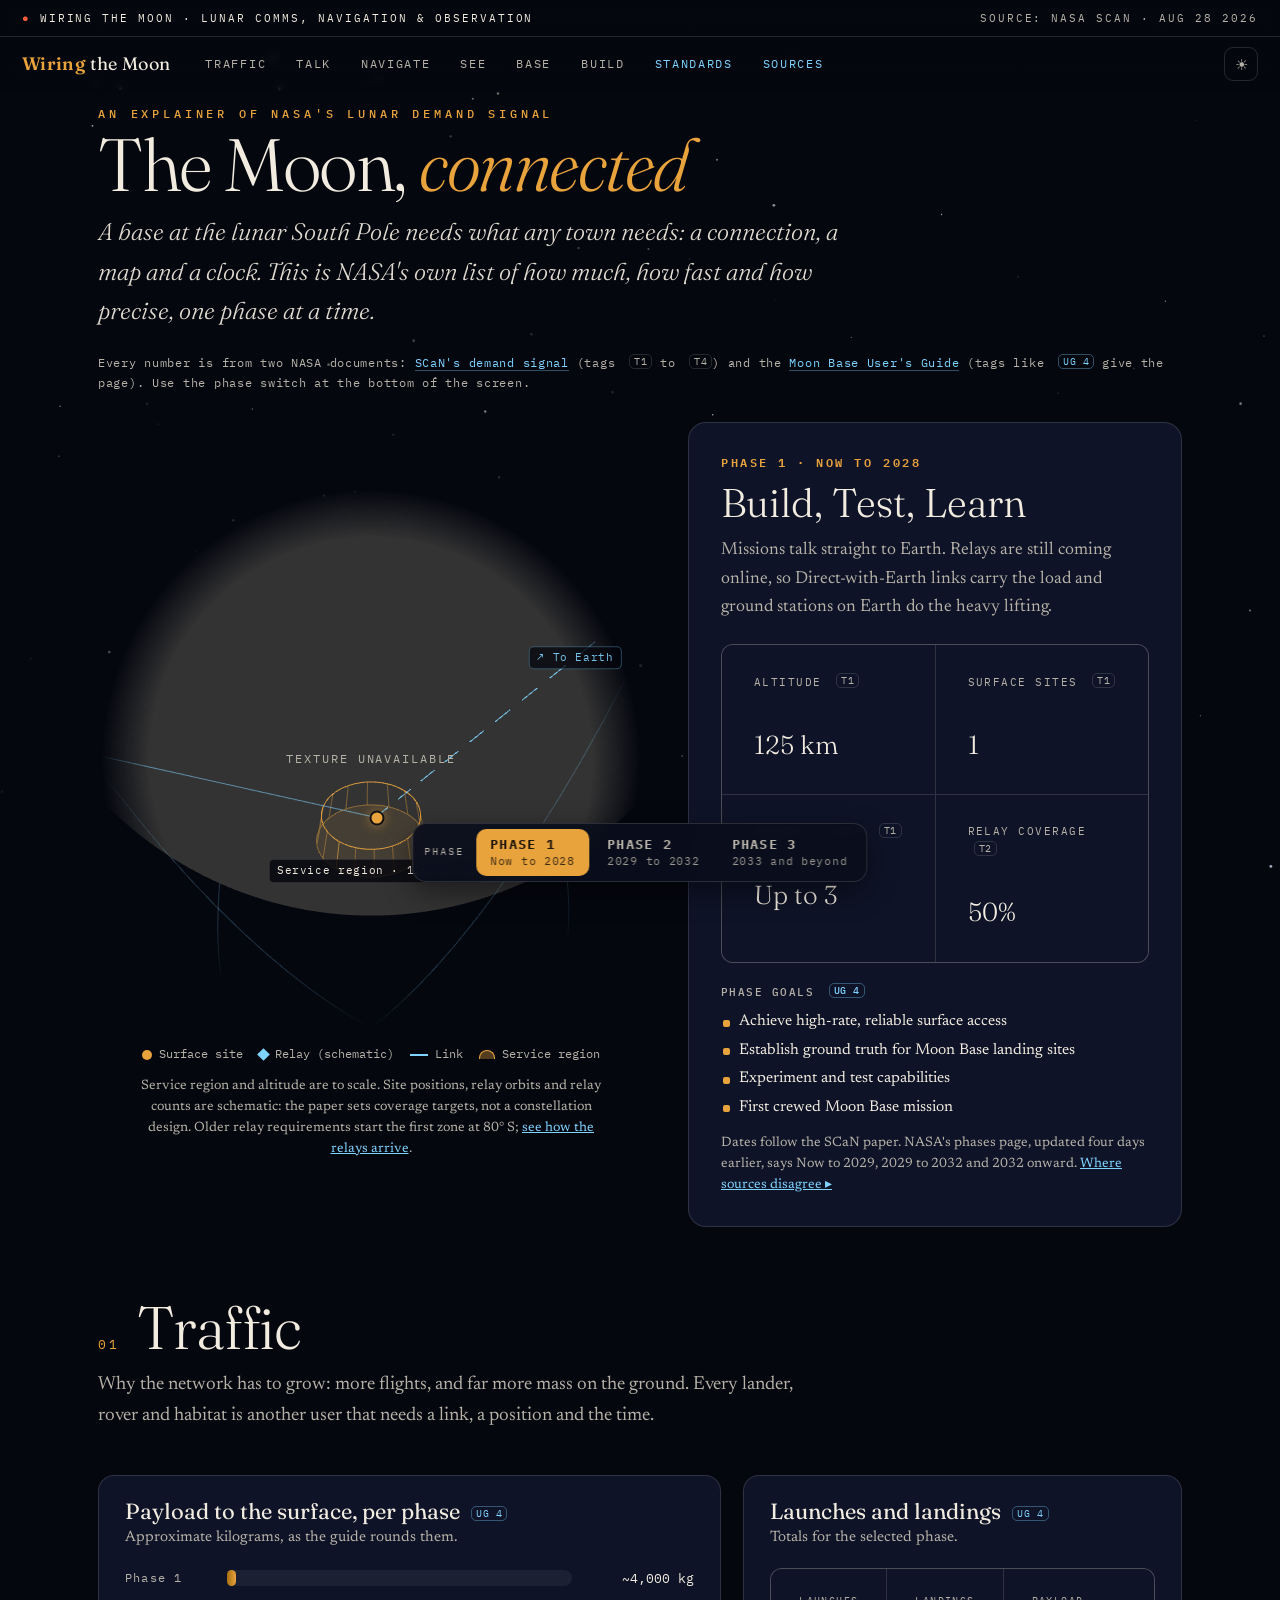
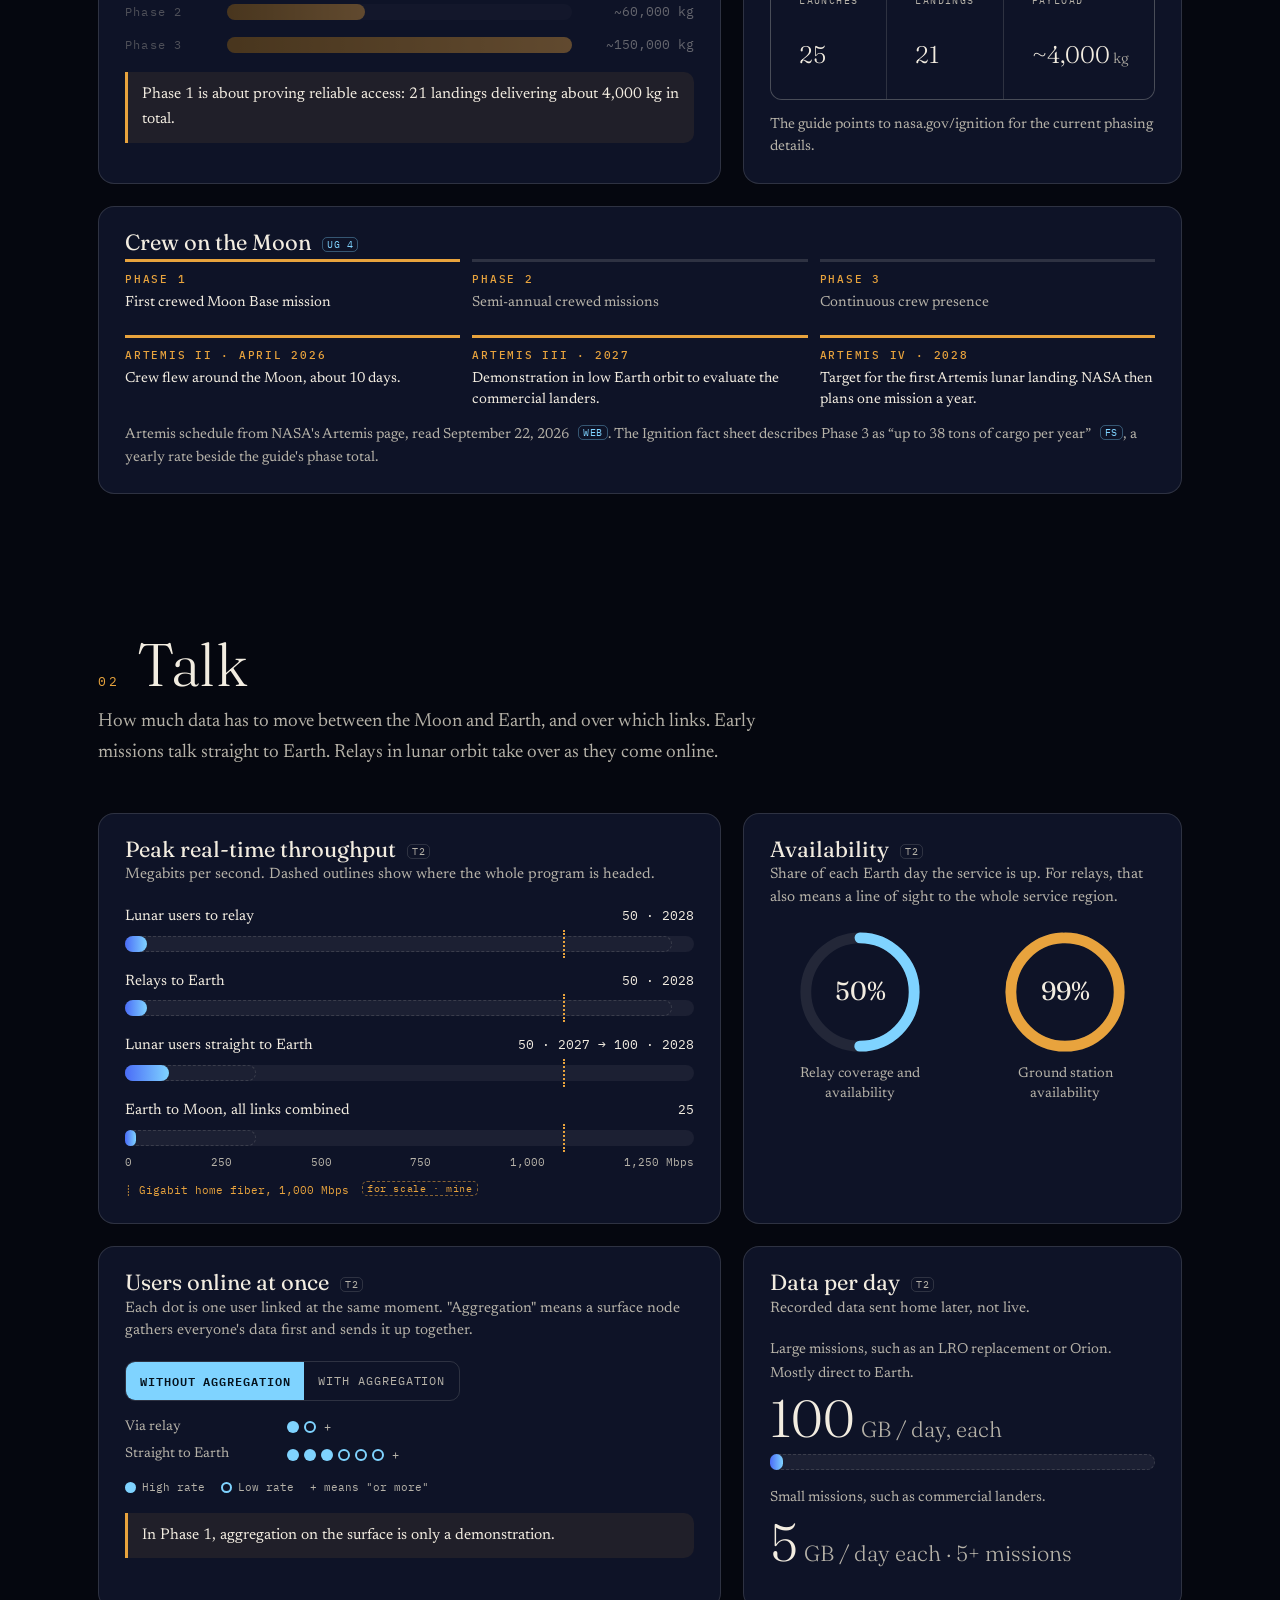
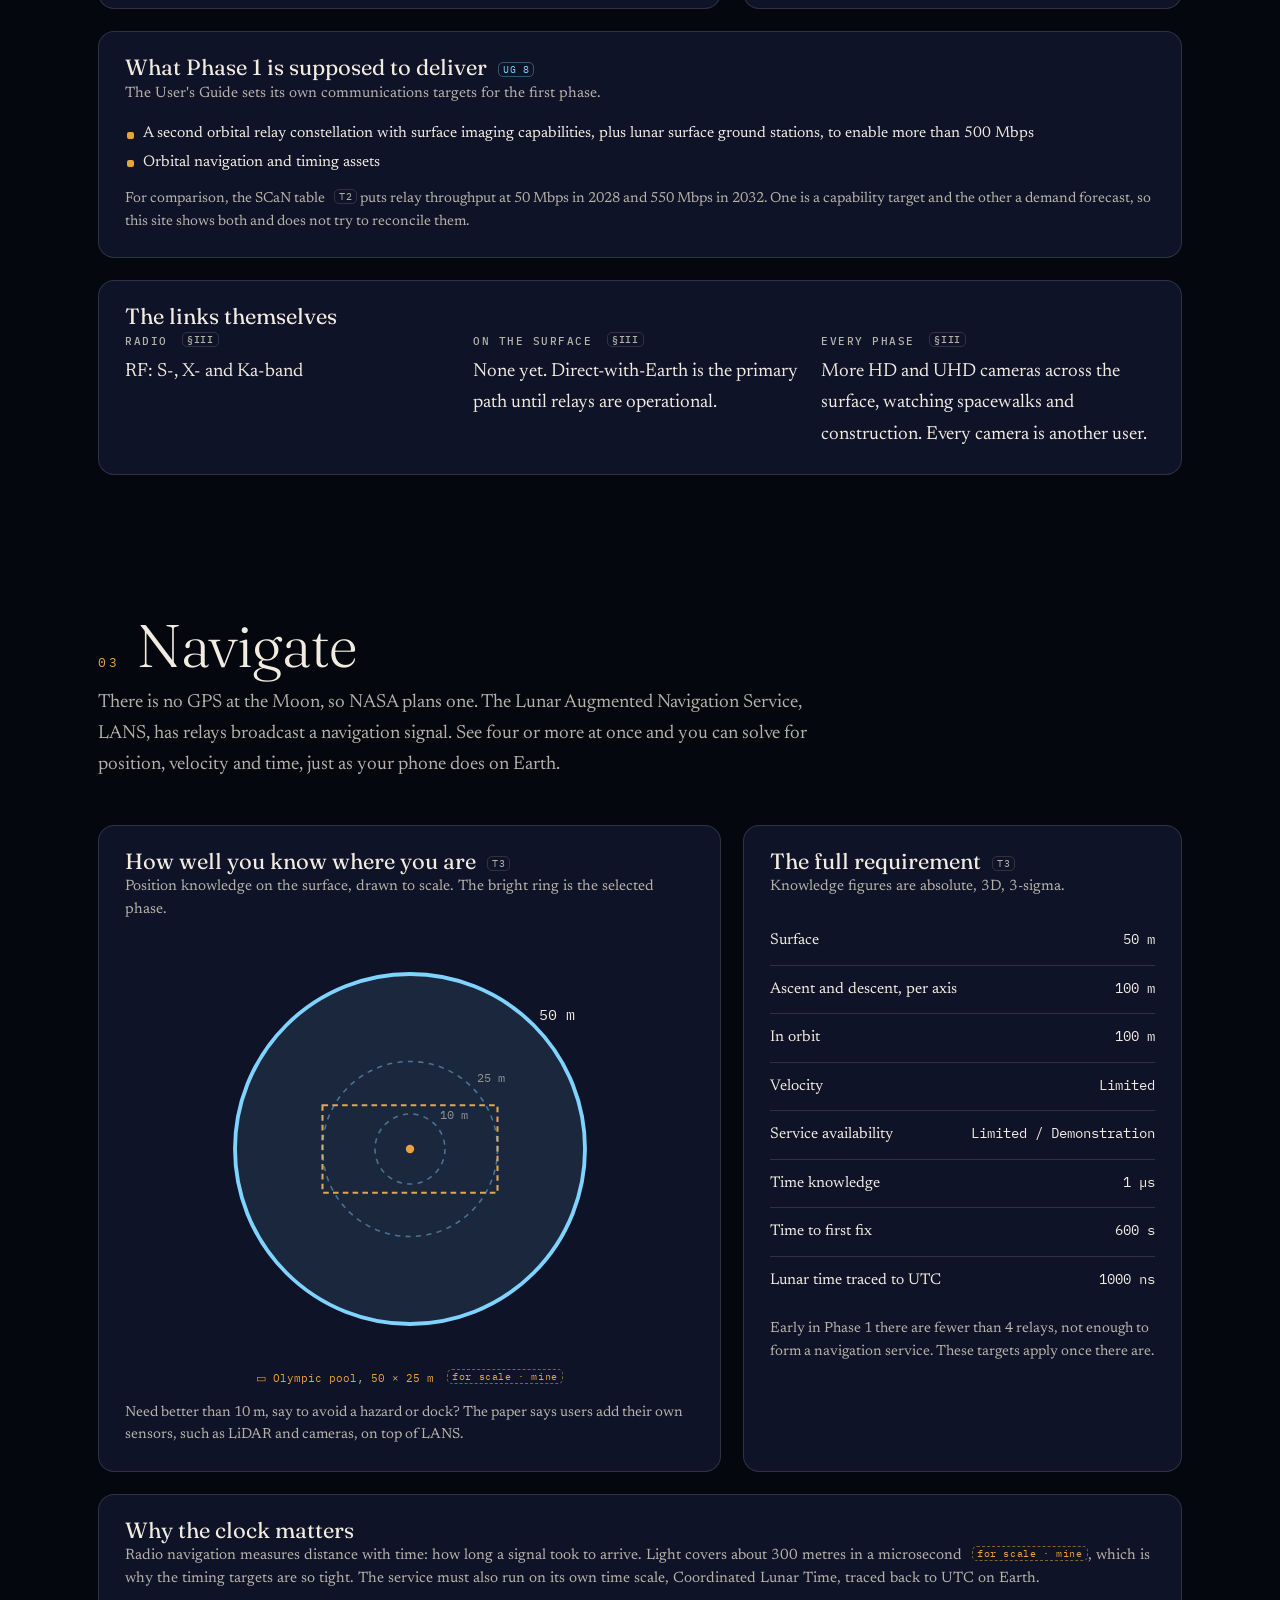
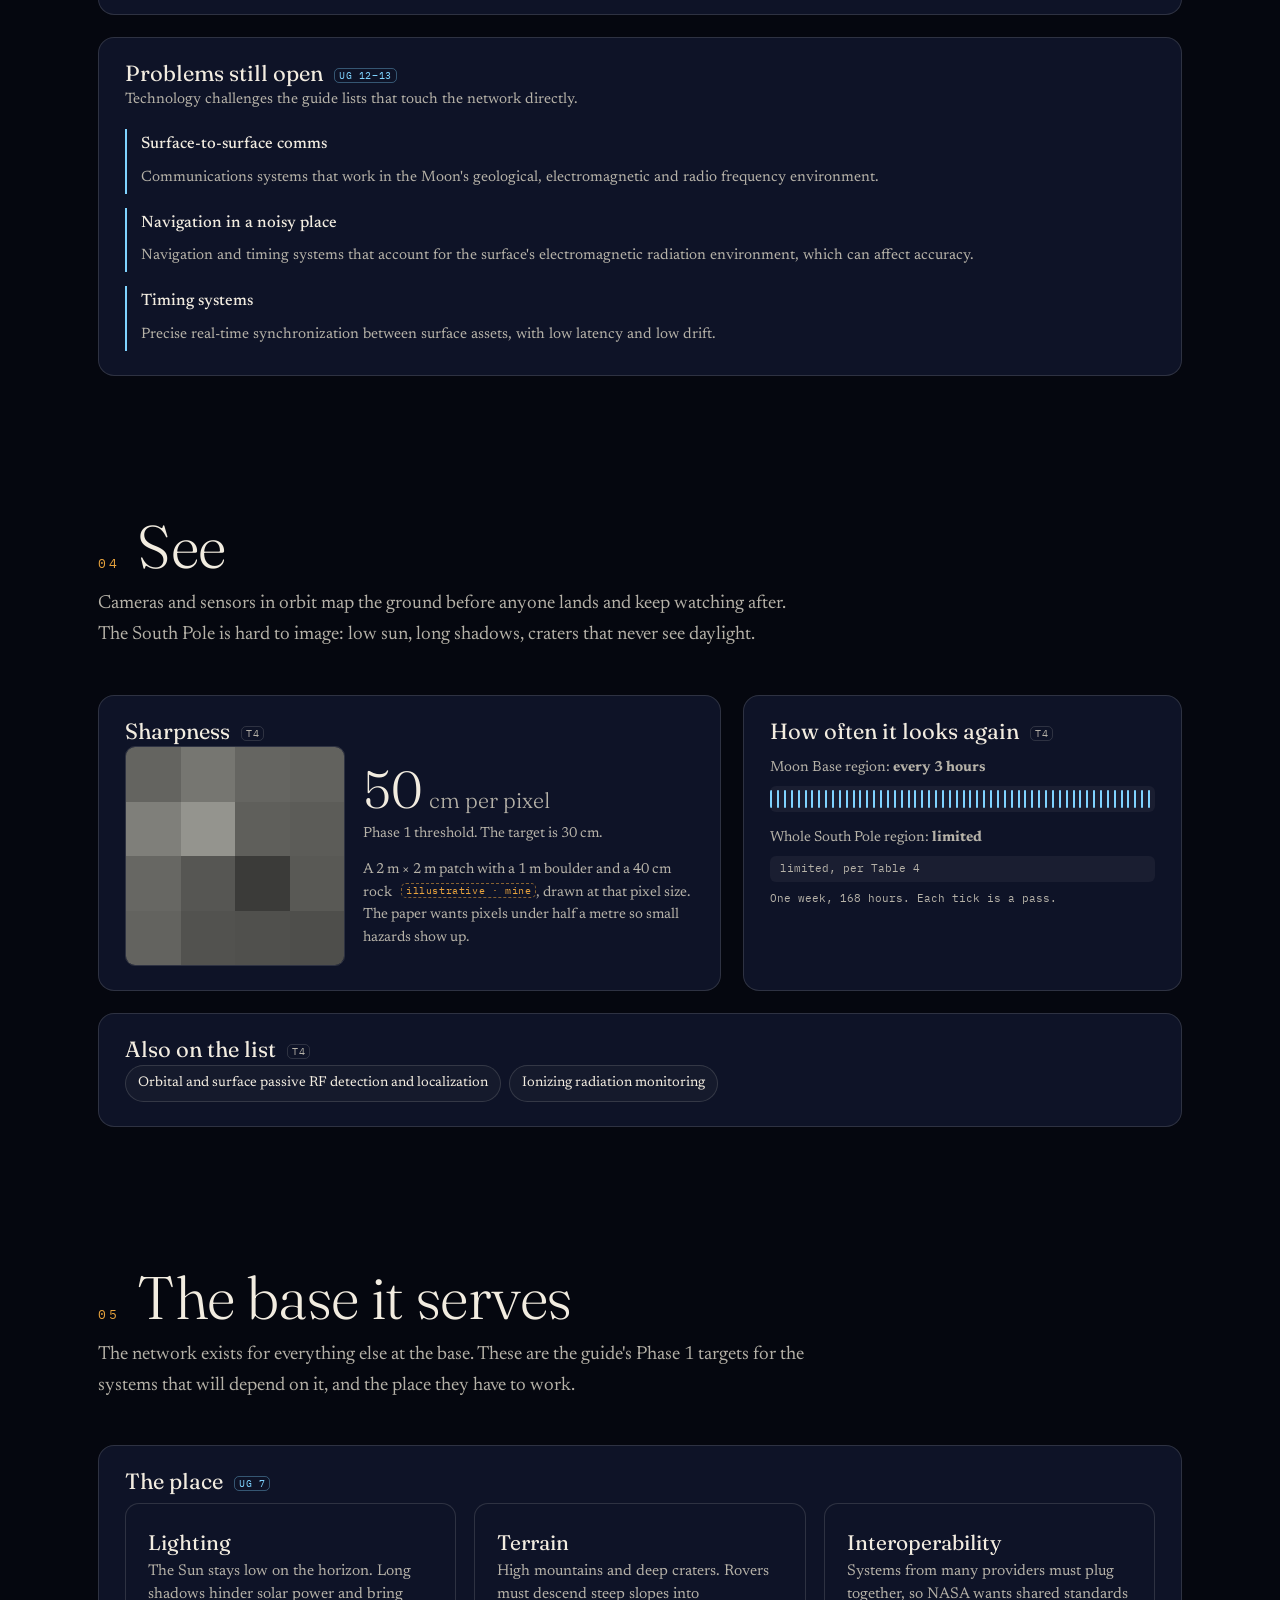
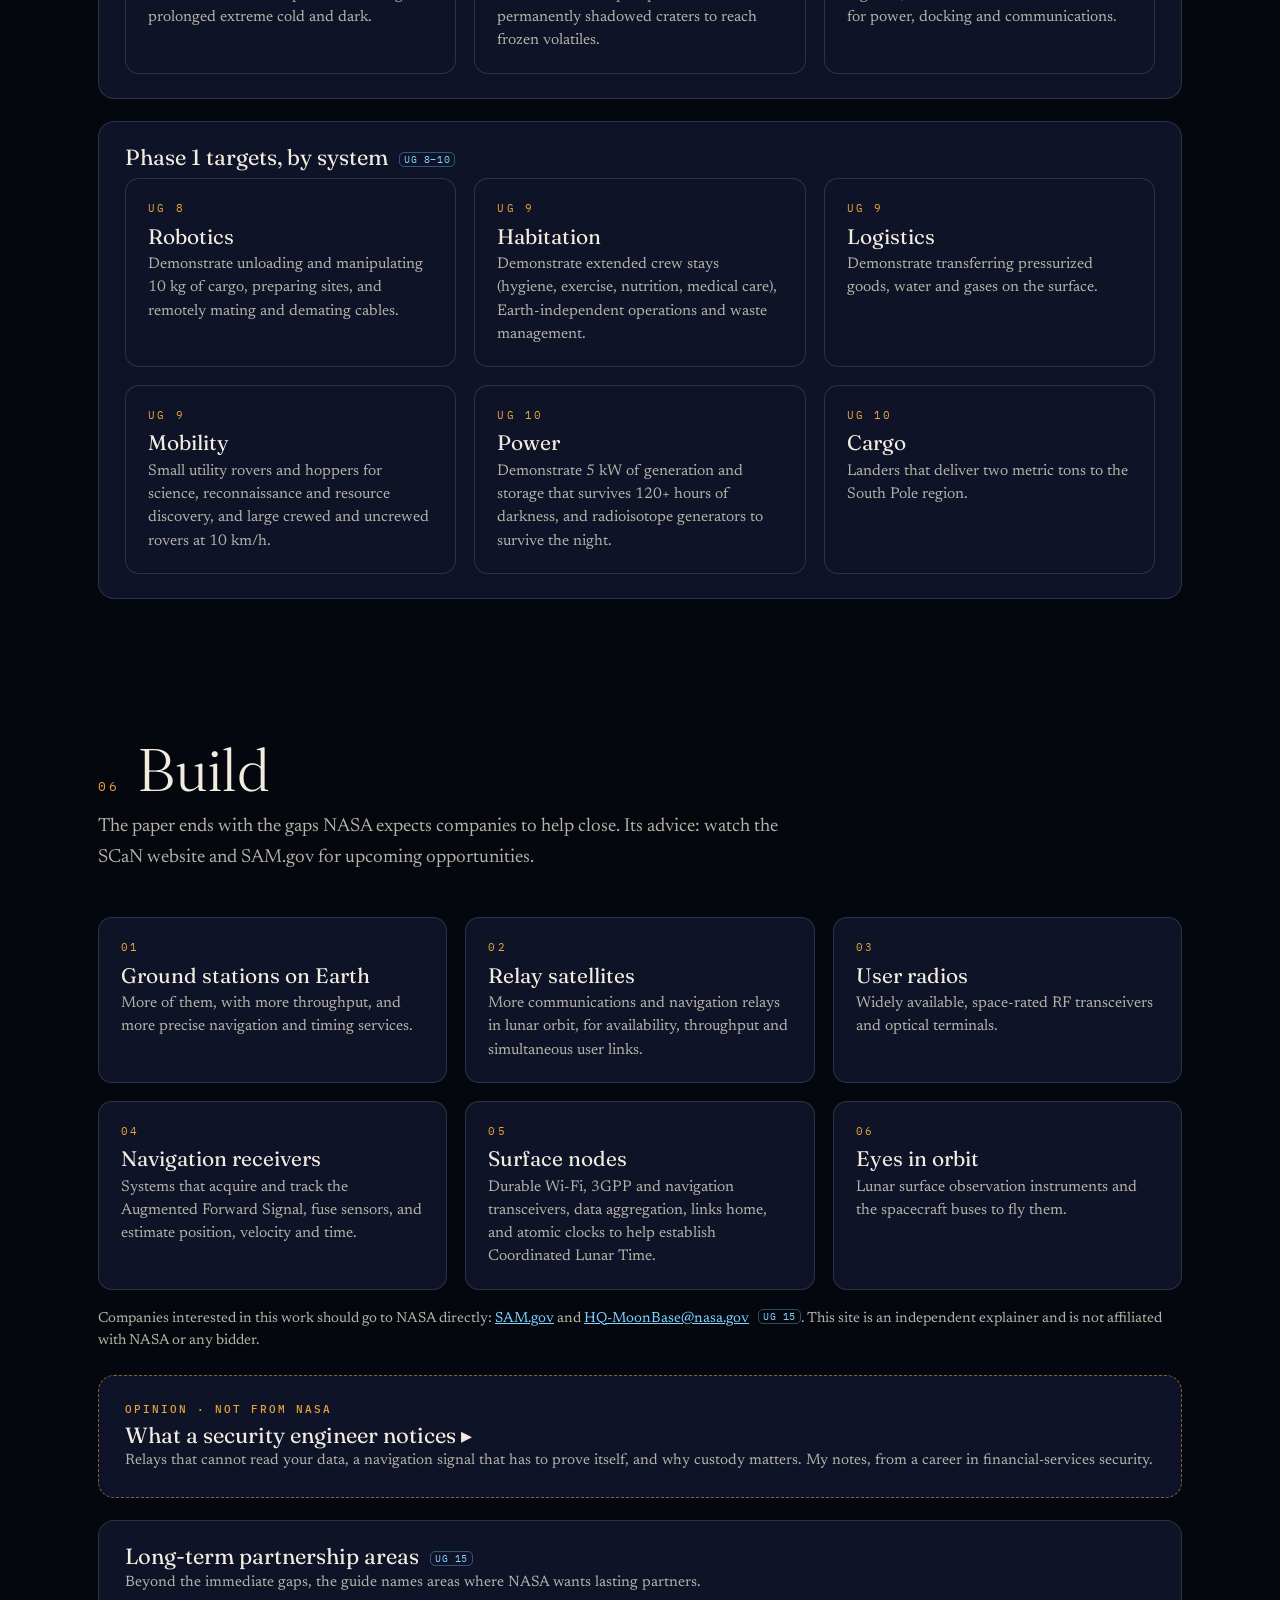
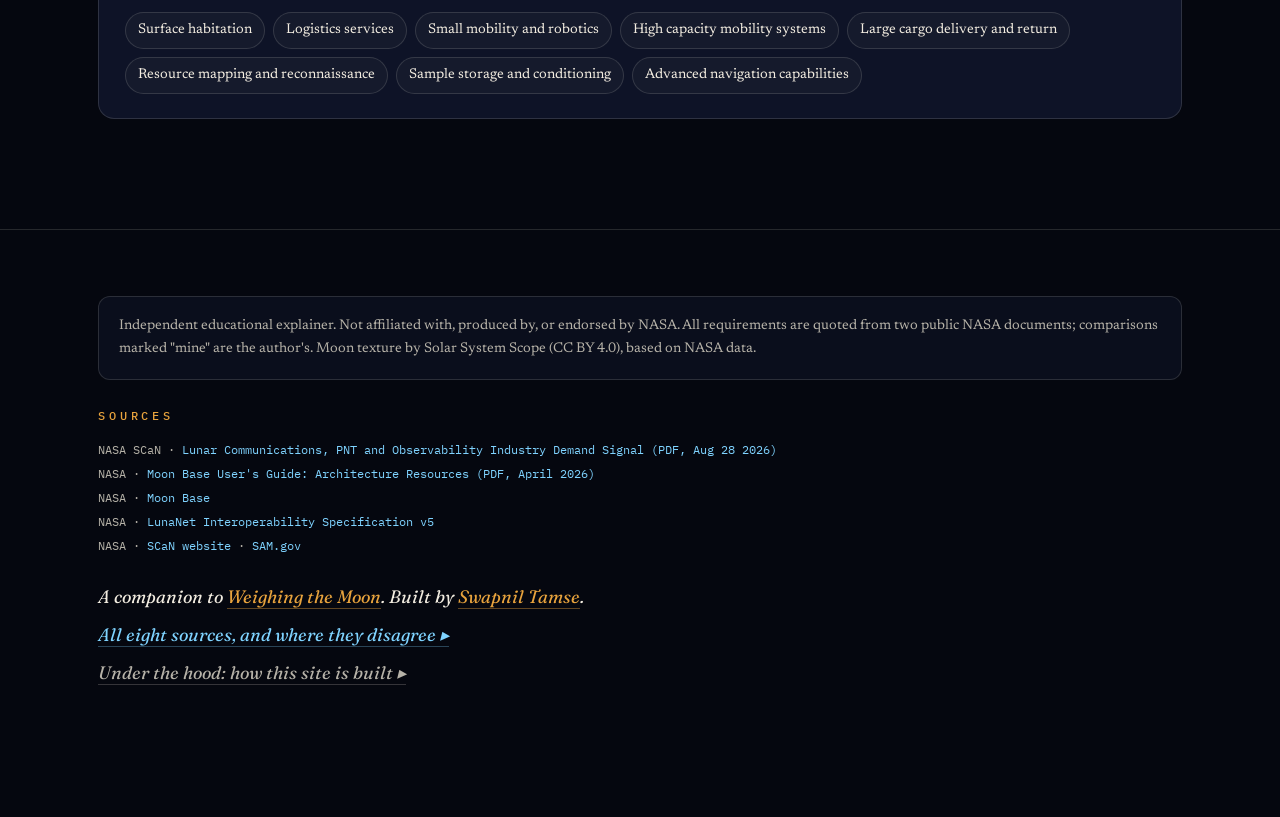
==== index.html @ 40a1a84a "point companies to nasa's official channels" ====
<!DOCTYPE html>
<html lang="en">
<head>
<meta charset="UTF-8">
<meta name="viewport" content="width=device-width, initial-scale=1.0">
<title>Wiring the Moon</title>
<meta name="description" content="An independent, interactive explainer of NASA's lunar communications, navigation and observation needs, phase by phase, using only the numbers in NASA SCaN's August 2026 demand signal.">
<link rel="icon" href="data:image/svg+xml,%3Csvg xmlns=%22http://www.w3.org/2000/svg%22 viewBox=%220 0 32 32%22%3E%3Ccircle cx=%2216%22 cy=%2216%22 r=%2213%22 fill=%22%23c9c4b8%22/%3E%3Ccircle cx=%2216%22 cy=%2226%22 r=%223.5%22 fill=%22%23e8a33d%22/%3E%3C/svg%3E">
<link rel="canonical" href="https://moonbase.swapniltamse.com/">
<meta property="og:type" content="website">
<meta property="og:site_name" content="Wiring the Moon">
<meta property="og:title" content="The Moon, connected">
<meta property="og:description" content="What it takes to give a lunar base a connection, a map and a clock. NASA's own numbers, one phase at a time.">
<meta property="og:url" content="https://moonbase.swapniltamse.com/">
<meta property="og:image" content="https://moonbase.swapniltamse.com/assets/og.jpg">
<meta property="og:image:width" content="1200">
<meta property="og:image:height" content="630">
<meta name="twitter:card" content="summary_large_image">
<meta name="twitter:title" content="The Moon, connected">
<meta name="twitter:description" content="What it takes to give a lunar base a connection, a map and a clock. NASA's own numbers, one phase at a time.">
<meta name="twitter:image" content="https://moonbase.swapniltamse.com/assets/og.jpg">
<link rel="preconnect" href="https://fonts.googleapis.com">
<link rel="preconnect" href="https://fonts.gstatic.com" crossorigin>
<link href="https://fonts.googleapis.com/css2?family=Fraunces:ital,opsz,wght@0,9..144,300..900;1,9..144,400..600&family=Newsreader:ital,opsz,wght@0,6..72,300..600;1,6..72,400&family=IBM+Plex+Mono:wght@400;500;600&display=swap" rel="stylesheet">
<link rel="stylesheet" href="assets/site.css">
<script defer src="https://cdn.vercel-insights.com/v1/script.js"></script>
<link rel="stylesheet" href="assets/moonbase.css">
</head>
<body data-page="home">
<canvas id="stars"></canvas>
<div class="progressbar" id="prog"></div>
<div class="telemetry"><div class="sig"><span class="dot">●</span> WIRING THE MOON · LUNAR COMMS, NAVIGATION &amp; OBSERVATION</div><div><a id="srclink" href="#" target="_blank" rel="noopener">SOURCE: NASA SCaN · AUG 28 2026</a></div></div>
<nav class="nav">
  <a class="brand" href="./"><b>Wiring</b> the Moon</a>
  <a class="link" href="#traffic">Traffic</a>
  <a class="link" href="#talk">Talk</a>
  <a class="link" href="#navigate">Navigate</a>
  <a class="link" href="#see">See</a>
  <a class="link" href="#base">Base</a>
  <a class="link" href="#build">Build</a>
  <a class="link" href="standards/" style="color:var(--link)">Standards</a>
  <a class="link" href="sources/" style="color:var(--link)">Sources</a>
  <button class="themebtn" id="theme-toggle" aria-label="Toggle light or dark mode">☀</button>
</nav>

<div class="phasebar" id="phasebar" role="radiogroup" aria-label="Moon Base phase">
  <span class="pl">Phase</span>
</div>

<section class="hero">
  <div class="wrap">
    <div class="kicker reveal">An explainer of NASA's lunar demand signal</div>
    <h1 class="reveal">The Moon, <span>connected</span></h1>
    <div class="expand reveal">A base at the lunar South Pole needs what any town needs: a connection, a map and a clock. This is NASA's own list of how much, how fast and how precise, one phase at a time.</div>
    <div class="srcline reveal">Every number is from two NASA documents: <a id="srclink2" href="#" target="_blank" rel="noopener">SCaN's demand signal</a> (tags <span class="ref">T1</span> to <span class="ref">T4</span>) and the <a class="uglink" href="#" target="_blank" rel="noopener">Moon Base User's Guide</a> (tags like <span class="ref ug">UG 4</span> give the page). Use the phase switch at the bottom of the screen.</div>
  </div>
</section>

<div class="wrap" id="phases">
  <div class="gwrap reveal">
    <div class="gleft">
      <div class="globe-holder">
        <canvas id="globe" role="img" aria-label="The lunar South Pole with the service region, surface sites and relay satellites for the selected phase."></canvas>
        <img class="fallimg" id="fallimg" src="assets/moon-surface.jpg" alt="">
        <div class="marklayer" id="marks"></div>
        <div class="loading" id="loading">Loading the Moon…</div>
      </div>
      <div class="legend">
        <span class="lg-site"><i></i>Surface site</span>
        <span class="lg-relay"><i></i>Relay (schematic)</span>
        <span class="lg-link"><i></i>Link</span>
        <span class="lg-dome"><i></i>Service region</span>
      </div>
      <div class="gcap">Service region and altitude are to scale. Site positions, relay orbits and relay counts are schematic: the paper sets coverage targets, not a constellation design. Older relay requirements start the first zone at 80° S; <a href="standards/#relays" style="color:var(--link)">see how the relays arrive</a>.</div>
    </div>
    <aside class="gright">
      <div class="pcard" id="pcard" aria-live="polite">
        <div class="ptag" id="ptag"></div>
        <h2 id="pname"></h2>
        <p id="pstory"></p>
        <div class="facts">
          <div><div class="k">Altitude <span class="ref" title="Table 1">T1</span></div><div class="v" id="f-alt"></div></div>
          <div><div class="k">Surface sites <span class="ref" title="Table 1">T1</span></div><div class="v" id="f-sites"></div></div>
          <div><div class="k">Assets / site <span class="ref" title="Table 1">T1</span></div><div class="v" id="f-assets"></div></div>
          <div><div class="k">Relay coverage <span class="ref" title="Table 2">T2</span></div><div class="v" id="f-relay"></div></div>
        </div>
        <div class="k mono" style="font-size:10.5px;letter-spacing:.14em;text-transform:uppercase;color:var(--bone-dim);margin-top:20px">Phase goals <span class="ref ug" title="Moon Base User's Guide, page 4">UG 4</span></div>
        <ul class="goals" id="pgoals" aria-label="Phase goals" style="margin-top:10px"></ul>
        <div class="note" style="font-size:13.5px">Dates follow the SCaN paper. NASA's phases page, updated four days earlier, says Now to 2029, 2029 to 2032 and 2032 onward. <a href="sources/#disagree" style="color:var(--link)">Where sources disagree ▸</a></div>
      </div>
    </aside>
  </div>
</div>

<section id="traffic">
  <div class="wrap">
    <div class="head reveal"><span class="idx">01</span><h2>Traffic</h2></div>
    <div class="sub reveal">Why the network has to grow: more flights, and far more mass on the ground. Every lander, rover and habitat is another user that needs a link, a position and the time.</div>
    <div class="cards">
      <div class="card w7 reveal">
        <h3>Payload to the surface, per phase <span class="ref ug" title="Moon Base User's Guide, page 4">UG 4</span></h3>
        <div class="cs">Approximate kilograms, as the guide rounds them.</div>
        <div id="kgbars"></div>
        <div class="callout" id="kgcall"></div>
      </div>
      <div class="card w5 reveal">
        <h3>Launches and landings <span class="ref ug" title="Moon Base User's Guide, page 4">UG 4</span></h3>
        <div class="cs">Totals for the selected phase.</div>
        <div class="traffic">
          <div><div class="k">Launches</div><div class="v" id="t-launch"></div></div>
          <div><div class="k">Landings</div><div class="v" id="t-land"></div></div>
          <div><div class="k">Payload</div><div class="v" id="t-kg"></div></div>
        </div>
        <div class="note">The guide points to nasa.gov/ignition for the current phasing details.</div>
      </div>
      <div class="card w12 reveal">
        <h3>Crew on the Moon <span class="ref ug" title="Moon Base User's Guide, page 4">UG 4</span></h3>
        <div class="tl" id="crewtl"></div>
        <div class="tl" style="margin-top:22px" id="artemis"></div>
        <div class="note">Artemis schedule from NASA's Artemis page, read September 22, 2026 <span class="ref ug">WEB</span>. The Ignition fact sheet describes Phase 3 as “up to 38 tons of cargo per year” <span class="ref ug">FS</span>, a yearly rate beside the guide's phase total.</div>
      </div>
    </div>
  </div>
</section>

<section id="talk">
  <div class="wrap">
    <div class="head reveal"><span class="idx">02</span><h2>Talk</h2></div>
    <div class="sub reveal">How much data has to move between the Moon and Earth, and over which links. Early missions talk straight to Earth. Relays in lunar orbit take over as they come online.</div>
    <div class="cards">
      <div class="card w7 reveal">
        <h3>Peak real-time throughput <span class="ref" title="Table 2">T2</span></h3>
        <div class="cs">Megabits per second. Dashed outlines show where the whole program is headed.</div>
        <div class="bars" id="bars"></div>
        <div class="axis"><span>0</span><span>250</span><span>500</span><span>750</span><span>1,000</span><span>1,250 Mbps</span></div>
        <div class="fiberkey">┆ Gigabit home fiber, 1,000 Mbps <span class="mine" title="My comparison, not from the paper">for scale · mine</span></div>
      </div>
      <div class="card w5 reveal">
        <h3>Availability <span class="ref" title="Table 2">T2</span></h3>
        <div class="cs">Share of each Earth day the service is up. For relays, that also means a line of sight to the whole service region.</div>
        <div class="rings">
          <div class="ring"><svg viewBox="0 0 120 120" aria-hidden="true"><circle class="bg" cx="60" cy="60" r="50" fill="none" stroke-width="10"/><circle class="fg" id="ring-relay" cx="60" cy="60" r="50" fill="none" stroke="var(--link)" stroke-width="10" stroke-linecap="round" transform="rotate(-90 60 60)"/><text id="ring-relay-t" x="60" y="67" text-anchor="middle" font-family="Fraunces,serif" font-size="24" fill="currentColor"></text></svg><div class="rl">Relay coverage and availability</div></div>
          <div class="ring"><svg viewBox="0 0 120 120" aria-hidden="true"><circle class="bg" cx="60" cy="60" r="50" fill="none" stroke-width="10"/><circle class="fg" id="ring-ground" cx="60" cy="60" r="50" fill="none" stroke="var(--gold)" stroke-width="10" stroke-linecap="round" transform="rotate(-90 60 60)"/><text id="ring-ground-t" x="60" y="67" text-anchor="middle" font-family="Fraunces,serif" font-size="24" fill="currentColor"></text></svg><div class="rl">Ground station availability</div></div>
        </div>
      </div>
      <div class="card w7 reveal">
        <h3>Users online at once <span class="ref" title="Table 2">T2</span></h3>
        <div class="cs">Each dot is one user linked at the same moment. "Aggregation" means a surface node gathers everyone's data first and sends it up together.</div>
        <div class="utoggle" role="group" aria-label="Surface aggregation">
          <button data-a="0" class="on" aria-pressed="true">Without aggregation</button>
          <button data-a="1" aria-pressed="false">With aggregation</button>
        </div>
        <div class="ugrid" id="ugrid"></div>
        <div class="ukey"><span><i style="width:11px;height:11px;border-radius:50%;background:var(--link);display:inline-block"></i>High rate</span><span><i style="width:11px;height:11px;border-radius:50%;border:2px solid var(--link);display:inline-block;box-sizing:border-box"></i>Low rate</span><span>+ means "or more"</span></div>
        <div class="callout" id="aggcall"></div>
      </div>
      <div class="card w5 reveal">
        <h3>Data per day <span class="ref" title="Table 2">T2</span></h3>
        <div class="cs">Recorded data sent home later, not live.</div>
        <div class="vol">
          <div class="vrow"><div class="vk">Large missions, such as an LRO replacement or Orion. Mostly direct to Earth.</div><div class="big" id="v-large"></div>
            <div class="track" style="margin-top:10px"><div class="ghost" style="width:100%"></div><div class="fill" id="v-large-bar"></div></div></div>
          <div class="vrow"><div class="vk">Small missions, such as commercial landers.</div><div class="big" id="v-small"></div></div>
        </div>
      </div>
      <div class="card w12 reveal">
        <h3>What Phase 1 is supposed to deliver <span class="ref ug" title="Moon Base User's Guide, page 8">UG 8</span></h3>
        <div class="cs">The User's Guide sets its own communications targets for the first phase.</div>
        <ul class="goals" id="ctargets" style="margin-top:0"></ul>
        <div class="note">For comparison, the SCaN table <span class="ref" title="Table 2">T2</span> puts relay throughput at 50 Mbps in 2028 and 550 Mbps in 2032. One is a capability target and the other a demand forecast, so this site shows both and does not try to reconcile them.</div>
      </div>
      <div class="card w12 reveal">
        <h3>The links themselves</h3>
        <div class="cards linkgrid" style="gap:14px">
          <div class="lcell"><div class="k mono" style="font-size:11px;letter-spacing:.14em;color:var(--bone-dim);text-transform:uppercase">Radio <span class="ref" title="Section III, Communications">§III</span></div><div id="l-links" style="margin-top:6px"></div></div>
          <div class="lcell"><div class="k mono" style="font-size:11px;letter-spacing:.14em;color:var(--bone-dim);text-transform:uppercase">On the surface <span class="ref" title="Section III, Communications">§III</span></div><div id="l-surface" style="margin-top:6px"></div></div>
          <div class="lcell"><div class="k mono" style="font-size:11px;letter-spacing:.14em;color:var(--bone-dim);text-transform:uppercase">Every phase <span class="ref" title="Section III, Communications">§III</span></div><div style="margin-top:6px">More HD and UHD cameras across the surface, watching spacewalks and construction. Every camera is another user.</div></div>
        </div>
      </div>
    </div>
  </div>
</section>

<section id="navigate">
  <div class="wrap">
    <div class="head reveal"><span class="idx">03</span><h2>Navigate</h2></div>
    <div class="sub reveal">There is no GPS at the Moon, so NASA plans one. The Lunar Augmented Navigation Service, LANS, has relays broadcast a navigation signal. See four or more at once and you can solve for position, velocity and time, just as your phone does on Earth.</div>
    <div class="cards">
      <div class="card w7 reveal navwrap">
        <h3>How well you know where you are <span class="ref" title="Table 3">T3</span></h3>
        <div class="cs">Position knowledge on the surface, drawn to scale. The bright ring is the selected phase.</div>
        <svg id="navsvg" viewBox="-60 -60 120 120" role="img" aria-label="Concentric circles of 50, 25 and 10 metres with an Olympic pool for scale."></svg>
        <div class="fiberkey" style="text-align:center">▭ Olympic pool, 50 × 25 m <span class="mine" title="My comparison, not from the paper">for scale · mine</span></div>
        <div class="note">Need better than 10 m, say to avoid a hazard or dock? The paper says users add their own sensors, such as LiDAR and cameras, on top of LANS.</div>
      </div>
      <div class="card w5 reveal">
        <h3>The full requirement <span class="ref" title="Table 3">T3</span></h3>
        <div class="cs">Knowledge figures are absolute, 3D, 3-sigma.</div>
        <div id="navstats"></div>
        <div class="note" id="navnote"></div>
      </div>
      <div class="card w12 reveal">
        <h3>Why the clock matters</h3>
        <div class="cs" style="margin-bottom:0">Radio navigation measures distance with time: how long a signal took to arrive. Light covers about 300 metres in a microsecond <span class="mine" title="Physics, not from the paper">for scale · mine</span>, which is why the timing targets are so tight. The service must also run on its own time scale, Coordinated Lunar Time, traced back to UTC on Earth.</div>
      </div>
      <div class="card w12 reveal">
        <h3>Problems still open <span class="ref ug" title="Moon Base User's Guide, pages 12 and 13">UG 12–13</span></h3>
        <div class="cs">Technology challenges the guide lists that touch the network directly.</div>
        <div class="tlist" id="netch"></div>
      </div>
    </div>
  </div>
</section>

<section id="see">
  <div class="wrap">
    <div class="head reveal"><span class="idx">04</span><h2>See</h2></div>
    <div class="sub reveal">Cameras and sensors in orbit map the ground before anyone lands and keep watching after. The South Pole is hard to image: low sun, long shadows, craters that never see daylight.</div>
    <div class="cards">
      <div class="card w7 reveal">
        <h3>Sharpness <span class="ref" title="Table 4">T4</span></h3>
        <div class="pix">
          <canvas id="pixc" width="220" height="220" aria-label="A two metre square patch of ground with two rocks, rendered at the selected pixel size."></canvas>
          <div class="pt">
            <div class="big" id="o-ssd"></div>
            <div class="note" id="o-ssdl" style="margin-top:8px"></div>
            <div class="note">A 2 m × 2 m patch with a 1 m boulder and a 40 cm rock <span class="mine" title="Illustrative rocks, not from the paper">illustrative · mine</span>, drawn at that pixel size. The paper wants pixels under half a metre so small hazards show up.</div>
          </div>
        </div>
      </div>
      <div class="card w5 reveal">
        <h3>How often it looks again <span class="ref" title="Table 4">T4</span></h3>
        <div class="wk">Moon Base region: <b id="o-rb"></b></div>
        <div class="week" id="wk-base" aria-hidden="true"></div>
        <div class="wk">Whole South Pole region: <b id="o-rp"></b></div>
        <div class="week" id="wk-pole" aria-hidden="true"></div>
        <div class="axis"><span>One week, 168 hours. Each tick is a pass.</span></div>
      </div>
      <div class="card w12 reveal">
        <h3>Also on the list <span class="ref" title="Table 4">T4</span></h3>
        <div class="chips" id="o-extra"></div>
      </div>
    </div>
  </div>
</section>

<section id="base">
  <div class="wrap">
    <div class="head reveal"><span class="idx">05</span><h2>The base it serves</h2></div>
    <div class="sub reveal">The network exists for everything else at the base. These are the guide's Phase 1 targets for the systems that will depend on it, and the place they have to work.</div>
    <div class="cards">
      <div class="card w12 reveal">
        <h3>The place <span class="ref ug" title="Moon Base User's Guide, page 7">UG 7</span></h3>
        <div class="asks" id="env" style="margin-top:10px"></div>
      </div>
      <div class="card w12 reveal">
        <h3>Phase 1 targets, by system <span class="ref ug" title="Moon Base User's Guide, pages 8 to 10">UG 8–10</span></h3>
        <div class="asks" id="serves" style="margin-top:10px"></div>
      </div>
    </div>
  </div>
</section>

<section id="build">
  <div class="wrap">
    <div class="head reveal"><span class="idx">06</span><h2>Build</h2></div>
    <div class="sub reveal">The paper ends with the gaps NASA expects companies to help close. Its advice: watch the SCaN website and SAM.gov for upcoming opportunities.</div>
    <div class="asks" id="asks"></div>
    <div class="note reveal" style="margin-top:18px">Companies interested in this work should go to NASA directly: <a href="https://sam.gov/" target="_blank" rel="noopener" style="color:var(--link)">SAM.gov</a> and <a href="mailto:HQ-MoonBase@nasa.gov" style="color:var(--link)">HQ-MoonBase@nasa.gov</a> <span class="ref ug" title="Moon Base User's Guide, page 15">UG 15</span>. This site is an independent explainer and is not affiliated with NASA or any bidder.</div>
    <a class="card reveal" href="standards/#notes" style="display:block;margin-top:22px;text-decoration:none;color:inherit;border-style:dashed;border-color:rgba(232,163,61,.55)">
      <div class="k mono" style="font-size:11px;letter-spacing:.18em;text-transform:uppercase;color:var(--gold)">Opinion · not from NASA</div>
      <h3 style="margin-top:6px">What a security engineer notices ▸</h3>
      <div class="cs" style="margin:0">Relays that cannot read your data, a navigation signal that has to prove itself, and why custody matters. My notes, from a career in financial-services security.</div>
    </a>
    <div class="card reveal" style="margin-top:22px">
      <h3>Long-term partnership areas <span class="ref ug" title="Moon Base User's Guide, page 15">UG 15</span></h3>
      <div class="cs">Beyond the immediate gaps, the guide names areas where NASA wants lasting partners.</div>
      <div class="chips" id="partners"></div>
    </div>
  </div>
</section>

<footer>
  <div class="wrap">
    <div class="disclaimer">Independent educational explainer. Not affiliated with, produced by, or endorsed by NASA. All requirements are quoted from two public NASA documents; comparisons marked "mine" are the author's. Moon texture by Solar System Scope (CC BY 4.0), based on NASA data.</div>
    <div class="kicker" style="margin-bottom:12px">Sources</div>
    <div class="src">
      NASA SCaN · <a class="tlink" id="srclink3" href="#" target="_blank" rel="noopener">Lunar Communications, PNT and Observability Industry Demand Signal (PDF, Aug 28 2026)</a><br>
      NASA · <a class="tlink uglink" href="#" target="_blank" rel="noopener">Moon Base User's Guide: Architecture Resources (PDF, April 2026)</a><br>
      NASA · <a class="tlink" href="https://www.nasa.gov/moonbase/" target="_blank" rel="noopener">Moon Base</a><br>
      NASA · <a class="tlink" href="https://www.nasa.gov/wp-content/uploads/2025/02/lunanet-interoperability-specification-v5-baseline.pdf" target="_blank" rel="noopener">LunaNet Interoperability Specification v5</a><br>
      NASA · <a class="tlink" href="https://www.nasa.gov/communicating-with-missions/" target="_blank" rel="noopener">SCaN website</a> · <a class="tlink" href="https://sam.gov/" target="_blank" rel="noopener">SAM.gov</a>
    </div>
    <div class="byline">A companion to <a href="https://grail.swapniltamse.com" target="_blank" rel="noopener" style="color:var(--gold);text-decoration:none;border-bottom:1px solid rgba(232,163,61,.4)">Weighing the Moon</a>. Built by <a href="https://www.swapniltamse.com" target="_blank" rel="noopener" style="color:var(--gold);text-decoration:none;border-bottom:1px solid rgba(232,163,61,.4)">Swapnil Tamse</a>.</div>
    <div class="byline" style="margin-top:8px"><a href="sources/" style="color:var(--link);text-decoration:none;border-bottom:1px solid rgba(127,211,255,.3)">All eight sources, and where they disagree ▸</a></div>
    <div class="byline" style="margin-top:8px"><a href="how-it-works/" style="color:var(--bone-dim);text-decoration:none;border-bottom:1px solid rgba(242,236,224,.2)">Under the hood: how this site is built ▸</a></div>
  </div>
</footer>

<script src="assets/site.js"></script>
<script src="assets/data.js"></script>
<script src="assets/three.min.js"></script>
<script>
const D = window.DEMAND, S = window.SCALE, G = window.GUIDE;
document.querySelectorAll('.uglink').forEach(a => { a.href = G.source.url; });
const $ = id => document.getElementById(id);
['srclink','srclink2','srclink3'].forEach(id => { $(id).href = D.source.url; });

let phase = 0, agg = false;
const listeners = [];
const onPhase = fn => listeners.push(fn);

/* ---------- Phase switch ---------- */
const bar = $('phasebar');
D.phases.forEach((p, i) => {
  const b = document.createElement('button');
  b.setAttribute('role', 'radio');
  b.innerHTML = `<b>Phase ${p.n}</b><span>${p.years}</span>`;
  b.addEventListener('click', () => setPhase(i));
  bar.appendChild(b);
});
function setPhase(i, quiet) {
  phase = i;
  bar.querySelectorAll('button').forEach((b, j) => {
    b.classList.toggle('on', j === i);
    b.setAttribute('aria-checked', String(j === i));
    b.tabIndex = j === i ? 0 : -1;
  });
  listeners.forEach(fn => fn(D.phases[i], i));
  if (!quiet) { try { const u = new URL(location); u.searchParams.set('phase', i + 1); history.replaceState(null, '', u); } catch (e) {} }
}
bar.addEventListener('keydown', e => {
  const n = D.phases.length;
  if (e.key === 'ArrowRight' || e.key === 'ArrowDown') { setPhase((phase + 1) % n); bar.querySelectorAll('button')[phase].focus(); e.preventDefault(); }
  if (e.key === 'ArrowLeft' || e.key === 'ArrowUp') { setPhase((phase - 1 + n) % n); bar.querySelectorAll('button')[phase].focus(); e.preventDefault(); }
});
addEventListener('keydown', e => {
  if (e.target.closest('input,textarea,button')) return;
  if (['1', '2', '3'].includes(e.key)) setPhase(+e.key - 1);
});

/* ---------- Phase card ---------- */
onPhase(p => {
  const c = $('pcard'); c.classList.add('swap');
  setTimeout(() => {
    $('ptag').textContent = `Phase ${p.n} · ${p.years}`;
    $('pname').textContent = p.name;
    $('pstory').textContent = p.story;
    $('f-alt').textContent = p.region.alt + ' km';
    $('f-sites').textContent = p.region.sitesLabel;
    $('f-assets').textContent = p.region.assets;
    $('f-relay').textContent = p.comms.relayAvailLabel;
    $('pgoals').innerHTML = G.traffic[p.n - 1].goals.map(g => `<li>${g}</li>`).join('');
    c.classList.remove('swap');
  }, 140);
});

/* ---------- Traffic (User's Guide, page 4) ---------- */
const KGMAX = G.traffic[G.traffic.length - 1].kg;
const fmtN = v => v.toLocaleString('en-US');
onPhase((p, i) => {
  const t = G.traffic[i];
  $('t-launch').textContent = t.launches; $('t-land').textContent = t.landings; $('t-kg').innerHTML = '~' + fmtN(t.kg) + '<small>kg</small>';
  $('kgbars').innerHTML = G.traffic.map((x, j) => `<div class="kgrow${j === i ? '' : ' off'}"><span class="kl">Phase ${j + 1}</span>
    <div class="track"><div class="fill" style="width:${Math.max(1.2, x.kg / KGMAX * 100)}%"></div></div><span class="kv">~${fmtN(x.kg)} kg</span></div>`).join('');
  const ratio = Math.round(t.kg / G.traffic[0].kg);
  $('kgcall').innerHTML = i === 0 ? 'Phase 1 is about proving reliable access: 21 landings delivering about 4,000 kg in total.'
    : `Phase ${i + 1} puts about <b>${ratio} times</b> Phase 1's mass on the surface, with a similar number of landings. Far more hardware on the ground, all of it needing the network.`;
  $('crewtl').innerHTML = G.traffic.map((x, j) => `<div class="${j === i ? 'on' : ''}"><b>Phase ${j + 1}</b>${x.goals[3]}</div>`).join('');
});
$('artemis').innerHTML = [
  ['Artemis II · April 2026', 'Crew flew around the Moon, about 10 days.'],
  ['Artemis III · 2027', 'Demonstration in low Earth orbit to evaluate the commercial landers.'],
  ['Artemis IV · 2028', 'Target for the first Artemis lunar landing. NASA then plans one mission a year.']
].map(([h, d]) => `<div class="on"><b>${h}</b>${d}</div>`).join('');
$('ctargets').innerHTML = G.commsTargets.map(c => `<li>${c}</li>`).join('');
$('netch').innerHTML = G.netChallenges.map(c => `<div><b>${c.k}</b><span>${c.d}</span></div>`).join('');
$('env').innerHTML = G.environment.map(c => `<div class="ask"><h3>${c.k}</h3><p>${c.d}</p></div>`).join('');
$('serves').innerHTML = G.serves.map(c => `<div class="ask"><div class="an">UG ${c.p}</div><h3>${c.k}</h3><p>${c.d}</p></div>`).join('');
$('partners').innerHTML = G.partnerships.map(c => `<span>${c}</span>`).join('');

/* ---------- Talk ---------- */
const MAXR = 1300; /* bar scale in Mbps: just past the 1,250 goal */
const pct = v => Math.min(100, v / MAXR * 100) + '%';
const fmt = v => v.toLocaleString('en-US');
const ROWS = [
  { k: 'relayReturn', l: 'Lunar users to relay' },
  { k: 'relayToEarth', l: 'Relays to Earth' },
  { k: 'dwe', l: 'Lunar users straight to Earth' },
  { k: 'forward', l: 'Earth to Moon, all links combined' }
];
const last = D.phases[D.phases.length - 1].comms;
const series = (c, k) => Array.isArray(c[k]) ? c[k] : [{ v: c[k], y: null }];
function milestoneText(ms) {
  return ms.map(m => `${fmt(m.v)}${m.plus ? '+' : ''}${m.y ? ' · ' + m.y : ''}`).join('  →  ');
}
onPhase(p => {
  $('bars').innerHTML = ROWS.map(r => {
    const ms = series(p.comms, r.k), end = series(last, r.k);
    const top = end[end.length - 1].v;
    const fills = ms.map((m, i) => `<div class="fill${i < ms.length - 1 ? ' early' : ''}" style="width:0" data-w="${pct(m.v)}"></div>`).join('');
    return `<div class="brow"><div class="bl"><span>${r.l}</span><span class="bv">${milestoneText(ms)}</span></div>
      <div class="track"><div class="ghost" style="width:${pct(top)}"></div>${fills}<div class="fiber" style="left:${pct(S.fiberMbps)}"></div></div></div>`;
  }).join('');
  requestAnimationFrame(() => document.querySelectorAll('#bars .fill').forEach(f => { f.style.width = f.dataset.w; }));

  const C = 2 * Math.PI * 50;
  [['relay', p.comms.relayAvail, p.comms.relayAvailLabel], ['ground', 99, p.comms.groundAvail]].forEach(([k, v, lab]) => {
    const r = $('ring-' + k); r.setAttribute('stroke-dasharray', C); r.setAttribute('stroke-dashoffset', C * (1 - v / 100));
    $('ring-' + k + '-t').textContent = lab;
  });

  $('v-large').innerHTML = `${fmt(p.comms.large)}<small>GB / day, each</small>`;
  $('v-large-bar').style.width = (p.comms.large / last.large * 100) + '%';
  $('v-small').innerHTML = `${p.comms.small.gb}<small>GB / day each · ${p.comms.small.missions} missions</small>`;
  $('l-links').textContent = p.comms.links;
  $('l-surface').textContent = p.comms.surface;
  renderUsers(p);
});

function dots(n, cls) { return Array.from({ length: n }, () => `<i class="${cls}"></i>`).join(''); }
function userDots(u) {
  if (!u) return '<span class="na">Limited / demonstration only</span>';
  return dots(u.high, 'h') + dots(u.low, 'l') + '<span class="plus">+</span>';
}
function renderUsers(p) {
  const cols = p.comms.users;
  $('ugrid').innerHTML = cols.map(u => `<div class="ucol">${u.year ? `<div class="uy">${u.year}</div>` : ''}
    <div class="urow"><div class="un">Via relay</div><div class="dots">${userDots(agg ? u.agg : u.noAgg)}</div></div>
    <div class="urow"><div class="un">Straight to Earth</div><div class="dots">${userDots(u.dwe)}</div></div></div>`).join('');
  const lastCol = cols[cols.length - 1];
  const c = $('aggcall');
  if (!lastCol.agg) { c.textContent = 'In Phase 1, aggregation on the surface is only a demonstration.'; return; }
  const a = lastCol.noAgg.high, b = lastCol.agg.high;
  c.innerHTML = `${lastCol.year ? 'By ' + lastCol.year + ', a' : 'A'}ggregating on the surface takes high-rate relay users from <b>${a}+</b> to <b>${b}+</b>. That is ${a - b} fewer simultaneous links the relays have to carry, solved by how data moves on the ground.`;
}
document.querySelectorAll('.utoggle button').forEach(b => b.addEventListener('click', () => {
  agg = b.dataset.a === '1';
  document.querySelectorAll('.utoggle button').forEach(x => { const on = x === b; x.classList.toggle('on', on); x.setAttribute('aria-pressed', String(on)); });
  renderUsers(D.phases[phase]);
}));

/* ---------- Navigate ---------- */
const NS = 'http://www.w3.org/2000/svg';
onPhase(p => {
  const svg = $('navsvg'), r = [50, 25, 10], [pw, ph] = S.poolM;
  const light = document.body.classList.contains('light');
  const ink = light ? '#191a1f' : '#f2ece0';
  svg.innerHTML =
    `<rect x="${-pw / 2}" y="${-ph / 2}" width="${pw}" height="${ph}" fill="none" stroke="var(--gold)" stroke-width=".6" stroke-dasharray="1.6 1.2"/>` +
    r.map(v => {
      const on = v === p.pnt.surface;
      return `<circle cx="0" cy="0" r="${v}" fill="${on ? 'rgba(127,211,255,.10)' : 'none'}" stroke="var(--link)" stroke-width="${on ? 1.1 : .45}" stroke-opacity="${on ? 1 : .45}" ${on ? '' : 'stroke-dasharray="1.5 1.5"'}/>` +
        `<text x="${v * .7071 + 1.5}" y="${-v * .7071 - 1.5}" font-family="IBM Plex Mono,monospace" font-size="${on ? 4.2 : 3.4}" fill="${ink}" fill-opacity="${on ? 1 : .55}">${v} m</text>`;
    }).join('') +
    `<circle cx="0" cy="0" r="1.2" fill="var(--site)"/>`;
  const rows = [
    ['Surface', p.pnt.surface + ' m'], ['Ascent and descent, per axis', p.pnt.ascent + ' m'], ['In orbit', p.pnt.orbit + ' m'],
    ['Velocity', p.pnt.velocity], ['Service availability', p.pnt.avail], ['Time knowledge', p.pnt.time],
    ['Time to first fix', p.pnt.ttff], ['Lunar time traced to UTC', p.pnt.ltc]
  ];
  $('navstats').innerHTML = rows.map(([k, v]) => `<div class="stat"><span>${k}</span><span class="sv">${v}</span></div>`).join('');
  $('navnote').textContent = p.pnt.note || '';
});

/* ---------- See ---------- */
onPhase(p => {
  $('o-ssd').innerHTML = `${p.obs.ssd}<small>cm per pixel</small>`;
  $('o-ssdl').textContent = p.obs.ssdTarget ? `Phase 1 threshold. The target is ${p.obs.ssdTarget} cm.` : p.obs.ssdLabel + '.';
  drawPixels(p.obs.ssd);
  $('o-rb').textContent = 'every ' + p.obs.revisitBase;
  $('o-rp').textContent = p.obs.revisitPole === 'Limited' ? 'limited' : 'every ' + p.obs.revisitPole;
  ticks($('wk-base'), parseFloat(p.obs.revisitBase));
  ticks($('wk-pole'), p.obs.revisitPole === 'Limited' ? 0 : parseFloat(p.obs.revisitPole));
  const extra = p.obs.extra || D.obsLater;
  $('o-extra').innerHTML = extra.map(x => `<span>${x}</span>`).join('');
});
function ticks(el, hours) {
  if (!hours) { el.innerHTML = '<span style="position:absolute;left:10px;top:3px;font-family:IBM Plex Mono,monospace;font-size:11px;color:var(--bone-dim)">limited, per Table 4</span>'; return; }
  let h = ''; for (let t = 0; t < 168; t += hours) h += `<i style="left:${t / 168 * 100}%"></i>`;
  el.innerHTML = h;
}
/* A 2 m square of regolith with two rocks, box-averaged down to the pixel size.
   Rendered at 1 cm first, then each pixel takes the mean of its block, which is
   what a real sensor does: a rock smaller than a pixel smears into its neighbours. */
function drawPixels(cm) {
  const c = $('pixc'), x = c.getContext('2d'), N = 200;
  const hi = new Float32Array(N * N);
  const rocks = [{ x: 78, y: 86, r: 50 }, { x: 152, y: 146, r: 20 }];
  for (let j = 0; j < N; j++) for (let i = 0; i < N; i++) {
    let v = 0.42 + 0.05 * Math.sin(i * 0.21 + j * 0.13) + 0.04 * Math.sin(i * 0.07 - j * 0.19);
    for (const r of rocks) {
      const d = Math.hypot(i - r.x, j - r.y);
      if (d < r.r) { const lit = ((i - r.x) * -0.6 + (j - r.y) * -0.8) / r.r; v = 0.55 + 0.35 * lit; }
      else if (d < r.r * 1.9 && (i - r.x) > 0 && (j - r.y) > 0) v *= 0.35; /* long polar shadow */
    }
    hi[j * N + i] = v;
  }
  const n = Math.ceil(N / cm);
  x.clearRect(0, 0, c.width, c.height);
  const px = c.width / (N / cm);
  for (let bj = 0; bj < n; bj++) for (let bi = 0; bi < n; bi++) {
    let s = 0, k = 0;
    for (let j = bj * cm; j < Math.min(N, (bj + 1) * cm); j++) for (let i = bi * cm; i < Math.min(N, (bi + 1) * cm); i++) { s += hi[j * N + i]; k++; }
    const g = Math.round(Math.max(0, Math.min(1, s / k)) * 235);
    x.fillStyle = `rgb(${g},${g},${Math.round(g * .96)})`;
    x.fillRect(Math.floor(bi * px), Math.floor(bj * px), Math.ceil(px), Math.ceil(px));
  }
}

/* ---------- Build ---------- */
$('asks').innerHTML = D.asks.map((a, i) => `<div class="ask reveal in"><div class="an">0${i + 1}</div><h3>${a.k}</h3><p>${a.d}</p></div>`).join('');

/* ---------- Globe: the lunar South Pole ---------- */
(function () {
  const canvas = $('globe'), holder = canvas.parentElement, marks = $('marks'), loading = $('loading');
  function fallback() { loading.style.display = 'none'; canvas.style.display = 'none'; marks.style.display = 'none'; $('fallimg').style.display = 'block'; }
  if (!window.THREE) { fallback(); return; }
  let renderer; try { renderer = new THREE.WebGLRenderer({ canvas, antialias: true, alpha: true }); } catch (e) { fallback(); return; }

  const R_MOON_KM = 1737.4;
  const scene = new THREE.Scene();
  const camera = new THREE.PerspectiveCamera(30, 1, 0.01, 100);
  const moonMat = new THREE.MeshBasicMaterial({ color: 0x333333 });
  scene.add(new THREE.Mesh(new THREE.SphereGeometry(1, 128, 96), moonMat));

  function size() { const s = holder.clientWidth || 520; renderer.setPixelRatio(Math.min(devicePixelRatio, 2)); renderer.setSize(s, s, false); }
  addEventListener('resize', size); size();

  /* Same lat/lon convention as the GRAIL globe: +X faces Earth, -Y is the South Pole. */
  function dir(lat, lon) {
    const u = 0.5 + lon / 360, phi = u * 2 * Math.PI, th = (90 - lat) * Math.PI / 180;
    return new THREE.Vector3(-Math.cos(phi) * Math.sin(th), Math.cos(th), Math.sin(phi) * Math.sin(th));
  }

  /* Service region, Table 1: latitude -84 to -90, from the surface up to the
     phase's altitude. The dome is a spherical cap at radius 1 + alt/R, to scale. */
  const capAng = (90 + D.region.latFrom) * Math.PI / 180;
  const domeMat = new THREE.MeshBasicMaterial({ color: 0xe8a33d, transparent: true, opacity: 0.1, side: THREE.DoubleSide, depthWrite: false });
  const dome = new THREE.Mesh(new THREE.SphereGeometry(1, 64, 12, 0, Math.PI * 2, Math.PI - capAng, capAng), domeMat);
  scene.add(dome);
  const ringPts = []; for (let i = 0; i <= 128; i++) ringPts.push(dir(D.region.latFrom, i / 128 * 360 - 180).multiplyScalar(1.001));
  const ring = new THREE.Line(new THREE.BufferGeometry().setFromPoints(ringPts), new THREE.LineBasicMaterial({ color: 0xe8a33d, transparent: true, opacity: 0.9 }));
  scene.add(ring);
  /* The dome's rim, lifted to altitude, so the wall of the volume reads. */
  const rimGeo = new THREE.BufferGeometry().setFromPoints(ringPts);
  const rim = new THREE.Line(rimGeo, new THREE.LineBasicMaterial({ color: 0xe8a33d, transparent: true, opacity: 0.45 }));
  scene.add(rim);
  /* Vertical struts from the surface ring up to the rim, so the region reads
     as a volume with a height rather than a disc floating over the pole. */
  const wallBase = ringPts.filter((_, i) => i % 8 === 0);
  const wall = new THREE.LineSegments(new THREE.BufferGeometry(), new THREE.LineBasicMaterial({ color: 0xe8a33d, transparent: true, opacity: 0.4 }));
  scene.add(wall);
  let wallR = 0;
  function setWall(rr) { if (Math.abs(rr - wallR) < 1e-5) return; wallR = rr;
    const pts = []; wallBase.forEach(q => { pts.push(q, q.clone().multiplyScalar(rr)); }); wall.geometry.setFromPoints(pts); }

  /* Surface sites: schematic positions inside the region (the paper gives no coordinates). */
  const SITES = [[-89.4, 20], [-88.3, 140], [-88.5, -100], [-86.6, 60], [-86.9, -160]];
  const sites = SITES.map((ll, i) => {
    const el = document.createElement('div'); el.className = 'mk site';
    el.innerHTML = '<span class="d"></span>';
    el.title = 'Surface site ' + (i + 1) + ' (schematic position)';
    marks.appendChild(el);
    return { p: dir(ll[0], ll[1]), el, a: 0 };
  });
  const regionEl = document.createElement('div'); regionEl.className = 'mk'; marks.appendChild(regionEl);
  const earthEl = document.createElement('div'); earthEl.className = 'mk earth'; earthEl.innerHTML = '<span class="t">↗ To Earth</span>';
  marks.appendChild(earthEl);
  const EARTH = new THREE.Vector3(1, 0.02, 0).normalize();

  /* Relays: schematic elliptical orbits with the slow, high end over the south,
     the shape lunar relays use to linger over the pole. Counts per phase are
     illustrative; the paper only says early Phase 1 has fewer than the 4 needed
     for navigation. */
  const RELAYS_PER_PHASE = [2, 4, 6];
  const relays = [];
  for (let i = 0; i < 6; i++) {
    const lon = i * 60 + 15, la = -45 * Math.PI / 180, lr = lon * Math.PI / 180;
    const apo = new THREE.Vector3(Math.cos(la) * Math.cos(lr), Math.sin(la), Math.cos(la) * Math.sin(lr)).normalize();
    const n = new THREE.Vector3(-Math.sin(lr), 0, Math.cos(lr));
    const b = new THREE.Vector3().crossVectors(n, apo).normalize();
    const a = 1.34, e = 0.2, p = a * (1 - e * e);
    const pos = th => { const r = p / (1 - e * Math.cos(th)); return apo.clone().multiplyScalar(r * Math.cos(th)).add(b.clone().multiplyScalar(r * Math.sin(th))); };
    const pts = []; for (let k = 0; k <= 160; k++) pts.push(pos(k / 160 * Math.PI * 2));
    const orbit = new THREE.Line(new THREE.BufferGeometry().setFromPoints(pts), new THREE.LineBasicMaterial({ color: 0x7fd3ff, transparent: true, opacity: 0 }));
    const sat = new THREE.Mesh(new THREE.OctahedronGeometry(0.022), new THREE.MeshBasicMaterial({ color: 0x7fd3ff, transparent: true, opacity: 0 }));
    const link = new THREE.Line(new THREE.BufferGeometry().setFromPoints([new THREE.Vector3(), new THREE.Vector3()]), new THREE.LineBasicMaterial({ color: 0x7fd3ff, transparent: true, opacity: 0 }));
    scene.add(orbit, sat, link);
    relays.push({ pos, orbit, sat, link, M: i * 2.3, e, a: 0 });
  }
  /* Kepler's equation, so relays really do dawdle at the high end of the orbit. */
  function trueAnomaly(M, e) { let E = M; for (let k = 0; k < 6; k++) E = E - (E - e * Math.sin(E) - M) / (1 - e * Math.cos(E)); return 2 * Math.atan2(Math.sqrt(1 + e) * Math.sin(E / 2), Math.sqrt(1 - e) * Math.cos(E / 2)); }
  const dwe = new THREE.Line(new THREE.BufferGeometry().setFromPoints([sites[0].p.clone().multiplyScalar(1.002), sites[0].p.clone().add(EARTH.clone().multiplyScalar(3))]),
    new THREE.LineDashedMaterial({ color: 0x7fd3ff, dashSize: 0.04, gapSize: 0.03, transparent: true, opacity: 0.8 }));
  dwe.computeLineDistances(); scene.add(dwe);

  let target = { alt: 125, sites: 1, sitesLabel: '1', relays: 2, dweOp: 0.9 }, cur = { alt: 125 };
  onPhase(p => { target = { alt: p.region.alt, sites: p.region.sites, sitesLabel: p.region.sitesLabel, relays: RELAYS_PER_PHASE[p.n - 1], dweOp: p.n === 1 ? 0.9 : 0.4 }; });

  new THREE.TextureLoader().load('assets/moon-surface.jpg', t => {
    if ('SRGBColorSpace' in THREE) t.colorSpace = THREE.SRGBColorSpace;
    t.anisotropy = renderer.capabilities.getMaxAnisotropy();
    moonMat.map = t; moonMat.color.set(0xffffff); moonMat.needsUpdate = true; loading.style.display = 'none';
  }, undefined, () => { loading.textContent = 'Texture unavailable'; });

  /* Camera circles the pole: azimuth drifts, elevation is fixed low enough to see
     the dome in profile and high enough to see the sites. Drag to turn. */
  let az = 0.6, dragging = false, px = 0, hold = 0;
  const reduced = window.__reducedMotion;
  canvas.addEventListener('pointerdown', e => { dragging = true; px = e.clientX; hold = Date.now() + 8000; canvas.setPointerCapture(e.pointerId); });
  canvas.addEventListener('pointermove', e => { if (!dragging) return; az -= (e.clientX - px) * 0.008; px = e.clientX; });
  addEventListener('pointerup', () => { dragging = false; });

  const tmp = new THREE.Vector3();
  let lastT = performance.now();
  function loop(now) {
    const dt = Math.min(0.05, (now - lastT) / 1000); lastT = now;
    if (!dragging && !reduced && Date.now() > hold) az += dt * 0.05;
    const dist = 2.9, el = -1.0;  /* elevation (radians) below the equator: about 60° */
    camera.position.set(Math.cos(az) * Math.cos(el) * dist, Math.sin(el) * dist, Math.sin(az) * Math.cos(el) * dist);
    camera.lookAt(0, -0.82, 0);

    const k = 1 - Math.pow(0.02, dt);
    cur.alt += (target.alt - cur.alt) * k;
    const rr = 1 + cur.alt / R_MOON_KM;
    dome.scale.setScalar(rr); rim.scale.setScalar(rr); setWall(rr);
    dwe.material.opacity += (target.dweOp - dwe.material.opacity) * k;

    relays.forEach((r, i) => {
      const want = i < target.relays ? 1 : 0; r.a += (want - r.a) * k;
      if (!reduced) r.M += dt * 0.16;
      /* pos() measures from apoapsis; Kepler's angle is from periapsis, hence + π. */
      const p = r.pos(trueAnomaly(r.M % (Math.PI * 2), r.e) + Math.PI);
      r.sat.position.copy(p); r.sat.material.opacity = r.a; r.orbit.material.opacity = 0.22 * r.a;
      /* A link is drawn only when the relay is above the site's horizon. */
      let best = null, bestDot = 0.05;
      sites.forEach((s, j) => { if (j >= target.sites) return; const d = tmp.copy(p).sub(s.p).normalize().dot(s.p); if (d > bestDot) { bestDot = d; best = s; } });
      if (best) { r.link.geometry.setFromPoints([best.p.clone().multiplyScalar(1.002), p]); r.link.material.opacity = 0.55 * r.a; }
      else r.link.material.opacity = 0;
    });

    const w = holder.clientWidth, h = holder.clientHeight;
    const camDir = camera.position.clone().normalize();
    sites.forEach((s, i) => {
      const want = i < target.sites ? 1 : 0; s.a += (want - s.a) * k;
      const q = s.p.clone().multiplyScalar(1.004).project(camera);
      const facing = s.p.dot(tmp.copy(camera.position).sub(s.p).normalize());
      s.el.style.left = (q.x * .5 + .5) * w + 'px'; s.el.style.top = (-q.y * .5 + .5) * h + 'px';
      s.el.style.opacity = facing > 0 ? s.a : 0;
    });
    /* Label sits just under the lowest on-screen point of the surface ring. */
    let best = null; for (let i = 0; i < 360; i += 15) { const c = dir(D.region.latFrom, i - 180).project(camera); if (!best || c.y < best.y) best = c; }
    regionEl.innerHTML = `<span class="t">Service region · ${target.alt} km up</span>`;
    regionEl.style.transform = 'translate(-50%,10px)';
    regionEl.style.left = (best.x * .5 + .5) * w + 'px'; regionEl.style.top = (-best.y * .5 + .5) * h + 'px';
    const eq = sites[0].p.clone().add(EARTH.clone().multiplyScalar(0.55)).project(camera);
    earthEl.style.left = (eq.x * .5 + .5) * w + 'px'; earthEl.style.top = (-eq.y * .5 + .5) * h + 'px';
    earthEl.style.opacity = (eq.z < 1 && Math.abs(eq.x) < 0.92 && Math.abs(eq.y) < 0.92) ? dwe.material.opacity : 0;

    renderer.render(scene, camera);
    requestAnimationFrame(loop);
  }
  requestAnimationFrame(loop);
})();

/* Start: ?phase=2 deep-links a phase. */
const qp = parseInt(new URLSearchParams(location.search).get('phase'), 10);
setPhase(qp >= 1 && qp <= 3 ? qp - 1 : 0, true);
document.getElementById('theme-toggle').addEventListener('click', () => setPhase(phase, true));
</script>
</body>
</html>
---- assets/site.css ----
/* Wiring the Moon — shared design system (forked from grail-mission) */
:root{
  --space:#05070f;--space-2:#0a0e1c;--panel:#0e1327;
  --bone:#f2ece0;--bone-dim:#b6b2a8;--line:rgba(242,236,224,.14);
  --high:#ff5e3a;--high-2:#ffb03a;--low:#4a6cf7;--low-2:#7fd3ff;--gold:#e8a33d;
  --maxw:1140px;
}
*{box-sizing:border-box}
html{scroll-behavior:smooth}
body{margin:0;background:var(--space);color:var(--bone);
  font-family:"Newsreader",Georgia,serif;font-size:19px;line-height:1.65;
  overflow-x:hidden;-webkit-font-smoothing:antialiased}
a{color:inherit}
#stars{position:fixed;inset:0;z-index:0;display:block}
.wrap{position:relative;z-index:2;max-width:var(--maxw);margin:0 auto;padding:0 28px}
.mono{font-family:"IBM Plex Mono",monospace;font-weight:500;letter-spacing:.02em}
h1,h2,h3{font-family:"Fraunces",serif;font-weight:400;line-height:1.03;margin:0}
.kicker{font-family:"IBM Plex Mono",monospace;font-size:12px;letter-spacing:.32em;
  text-transform:uppercase;color:var(--gold);font-weight:500}
.credit{font-family:"IBM Plex Mono",monospace;font-size:10.5px;letter-spacing:.08em;
  color:rgba(182,178,168,.6);text-transform:uppercase;margin-top:10px}

/* Top bars */
.telemetry{position:fixed;top:0;left:0;right:0;z-index:30;display:flex;
  justify-content:space-between;align-items:center;padding:9px 22px;
  font-family:"IBM Plex Mono",monospace;font-size:11px;letter-spacing:.18em;
  text-transform:uppercase;color:var(--bone-dim);
  background:rgba(5,7,15,.86);backdrop-filter:blur(6px);border-bottom:1px solid var(--line)}
.telemetry .sig{color:var(--bone)}
.telemetry .dot{color:var(--high);animation:blink 2.4s steps(1) infinite}
.telemetry a{color:inherit;text-decoration:none;border-bottom:1px solid transparent;transition:border-color .3s}
.telemetry a:hover{border-color:var(--gold)}
@keyframes blink{50%{opacity:.25}}
.nav{position:fixed;top:37px;left:0;right:0;z-index:29;display:flex;gap:4px;
  align-items:center;padding:10px 22px;background:linear-gradient(180deg,rgba(5,7,15,.85),rgba(5,7,15,0));
  backdrop-filter:blur(4px)}
.nav .brand{font-family:"Fraunces",serif;font-size:18px;letter-spacing:.02em;margin-right:18px;text-decoration:none}
.nav .brand b{color:var(--gold);font-weight:600}
.nav a.link{font-family:"IBM Plex Mono",monospace;font-size:12px;letter-spacing:.14em;
  text-transform:uppercase;text-decoration:none;color:var(--bone-dim);padding:7px 13px;border-radius:8px;transition:all .25s}
.nav a.link:hover{color:var(--bone);background:rgba(242,236,224,.05)}
.nav a.link.active{color:var(--gold)}
.nav .spacer{flex:1}
.progressbar{position:fixed;top:0;left:0;height:2px;width:0;z-index:31;
  background:linear-gradient(90deg,var(--low),var(--gold),var(--high))}

/* Layout primitives */
section{position:relative;z-index:2;padding:96px 0}
.reveal{opacity:0;transform:translateY(24px);
  transition:opacity .9s cubic-bezier(.2,.7,.2,1),transform .9s cubic-bezier(.2,.7,.2,1)}
.reveal.in{opacity:1;transform:none}
.head{display:flex;align-items:baseline;gap:18px;flex-wrap:wrap;margin-bottom:14px}
.head h2{font-size:clamp(32px,5.5vw,60px);font-weight:300;letter-spacing:-.01em}
.head .idx{font-family:"IBM Plex Mono",monospace;font-size:13px;color:var(--gold);letter-spacing:.2em}
.sub{max-width:720px;color:var(--bone-dim);font-size:19px;margin-bottom:44px}

/* Buttons */
.btn{font-family:"IBM Plex Mono",monospace;font-size:13px;letter-spacing:.12em;text-transform:uppercase;
  padding:13px 20px;border-radius:10px;border:1px solid var(--gold);background:rgba(232,163,61,.12);
  color:var(--gold);cursor:pointer;font-weight:600;transition:all .25s;text-decoration:none;display:inline-block}
.btn:hover{background:var(--gold);color:#20160a}
.btn.ghost{border-color:var(--line);background:transparent;color:var(--bone-dim)}
.btn.ghost:hover{color:var(--bone);border-color:var(--bone-dim);background:rgba(242,236,224,.04)}

/* Footer */
footer{padding:66px 0 90px;color:var(--bone-dim);font-size:14px;position:relative;z-index:2;border-top:1px solid var(--line);margin-top:40px}
footer a.tlink{color:var(--low-2);text-decoration:none;border-bottom:1px solid transparent;transition:border-color .3s}
footer a.tlink:hover{border-color:var(--low-2)}
.disclaimer{border:1px solid var(--line);border-radius:12px;padding:18px 20px;margin-bottom:26px;
  font-size:14px;color:var(--bone-dim);background:var(--space-2)}
.src{font-family:"IBM Plex Mono",monospace;font-size:12px;line-height:2}
.byline{margin-top:24px;font-family:"Fraunces",serif;font-style:italic;font-size:18px;color:var(--bone)}

@media(prefers-reduced-motion:reduce){*{animation:none!important;transition:none!important}.reveal{opacity:1;transform:none}}
@media(max-width:640px){
  .nav{overflow-x:auto}
  body{font-size:18px}
}

/* Theme toggle */
.themebtn{margin-left:auto;font-size:15px;line-height:1;background:transparent;border:1px solid var(--line);
  color:var(--bone-dim);width:34px;height:34px;border-radius:9px;cursor:pointer;transition:all .25s;flex:none}
.themebtn:hover{color:var(--bone);border-color:var(--bone-dim);background:rgba(128,128,128,.08)}

/* Light mode */
body.light{
  --space:#f5f1e8;--space-2:#ece6d8;--panel:#fffdf8;
  --bone:#191a1f;--bone-dim:#5c584e;--line:rgba(20,18,12,.15);--gold:#a86f10;
}
body.light .telemetry{background:rgba(245,241,232,.9);border-bottom-color:var(--line)}
body.light .nav{background:linear-gradient(180deg,rgba(245,241,232,.92),rgba(245,241,232,0))}
body.light .credit{color:rgba(40,36,28,.5)}
body.light footer a.tlink{color:#2f6fd0}
body.light .readpanel .big{color:#2f6fd0}

/* Sans preview (?font=sans): NASA-style Inter + Public Sans, mono kept */
body.sans{font-family:"Public Sans",system-ui,-apple-system,"Segoe UI",sans-serif}
body.sans h1,body.sans h2,body.sans h3,
body.sans .nav .brand,body.sans .byline,body.sans .expand,body.sans .lede,
body.sans .rd .rt,body.sans .tl-title,body.sans .close-band .big-quote,
body.sans .mstrip h3,body.sans .bubble h3,body.sans .fcard h3{
  font-family:"Inter","Public Sans",system-ui,sans-serif !important}
---- assets/moonbase.css ----
/* Wiring the Moon: page components shared by every page. */
:root{--link:#7fd3ff;--relay:#7fd3ff;--site:#e8a33d}
body.light{--link:#1f6fb8;--relay:#1f6fb8;--site:#a86f10}
.hero{padding:104px 0 30px;position:relative}
.hero h1{font-size:clamp(40px,7vw,74px);font-weight:300;letter-spacing:-.02em;line-height:.95;margin-top:6px}
.hero h1 span{font-style:italic;color:var(--gold)}
.hero .expand{font-family:"Fraunces",serif;font-style:italic;font-weight:300;font-size:clamp(17px,2.4vw,24px);margin-top:.5em;opacity:.92;max-width:760px}
.hero .srcline{margin-top:22px;font-family:"IBM Plex Mono",monospace;font-size:12px;letter-spacing:.06em;color:var(--bone-dim)}
.hero .srcline a{color:var(--link);text-decoration:none;border-bottom:1px solid rgba(127,211,255,.35)}

section{padding:70px 0;scroll-margin-top:84px}
.ref{font-family:"IBM Plex Mono",monospace;font-size:10px;letter-spacing:.06em;color:var(--bone-dim);
  border:1px solid var(--line);border-radius:5px;padding:0 4px;margin-left:6px;vertical-align:2px;white-space:nowrap;cursor:help}
.mine{font-family:"IBM Plex Mono",monospace;font-size:10px;letter-spacing:.06em;color:var(--gold);
  border:1px dashed rgba(232,163,61,.55);border-radius:5px;padding:0 4px;margin-left:6px;vertical-align:2px;white-space:nowrap;cursor:help}

/* Phase switch: one control drives every number on the page. */
.phasebar{position:fixed;left:50%;bottom:18px;transform:translateX(-50%);z-index:40;display:flex;gap:4px;padding:5px;
  border:1px solid var(--line);border-radius:14px;background:rgba(10,14,28,.92);backdrop-filter:blur(8px);
  box-shadow:0 10px 30px rgba(0,0,0,.45);max-width:calc(100vw - 24px)}
body.light .phasebar{background:rgba(255,253,248,.95);box-shadow:0 10px 30px rgba(40,30,10,.15)}
.phasebar .pl{font-family:"IBM Plex Mono",monospace;font-size:10px;letter-spacing:.2em;text-transform:uppercase;color:var(--bone-dim);
  align-self:center;padding:0 8px 0 6px}
.phasebar button{font-family:"IBM Plex Mono",monospace;font-size:12px;letter-spacing:.06em;border:0;border-radius:10px;cursor:pointer;
  background:transparent;color:var(--bone-dim);padding:8px 14px;line-height:1.25;text-align:left;transition:background .25s,color .25s}
.phasebar button b{display:block;font-size:13px;letter-spacing:.1em;text-transform:uppercase}
.phasebar button span{font-size:10.5px;opacity:.85}
.phasebar button:hover{color:var(--bone)}
.phasebar button.on{background:var(--gold);color:#20160a}
.phasebar button:focus-visible{outline:2px solid var(--link);outline-offset:2px}

/* Globe + phase card */
.gwrap{display:grid;grid-template-columns:1.05fr .95fr;gap:44px;align-items:center}
.gleft,.gright{min-width:0}
.globe-holder{position:relative;width:100%;aspect-ratio:1/1;max-width:540px;margin:0 auto}
#globe{width:100%;height:100%;display:block;cursor:grab;touch-action:pan-y;
  -webkit-mask-image:radial-gradient(closest-side,#000 82%,transparent);mask-image:radial-gradient(closest-side,#000 82%,transparent)}
.nav .brand{white-space:nowrap}
#globe:active{cursor:grabbing}
.globe-holder .loading{position:absolute;inset:0;display:grid;place-items:center;font-family:"IBM Plex Mono",monospace;
  font-size:12px;letter-spacing:.16em;text-transform:uppercase;color:var(--bone-dim)}
.fallimg{position:absolute;inset:0;width:100%;height:100%;object-fit:cover;border-radius:50%;display:none;opacity:.8}
.marklayer{position:absolute;inset:0;pointer-events:none;overflow:hidden;z-index:5}
.mk{position:absolute;transform:translate(-50%,-50%);display:flex;align-items:center;gap:6px;transition:opacity .5s;
  font-family:"IBM Plex Mono",monospace;font-size:10.5px;letter-spacing:.06em;color:#f2ece0;white-space:nowrap}
.mk .d{width:11px;height:11px;border-radius:50%;background:var(--site);box-shadow:0 0 0 2px rgba(4,6,13,.85),0 0 12px 2px rgba(232,163,61,.55);flex:none}
.mk.site .t{display:none}
.mk .t{background:rgba(4,6,13,.8);padding:2px 7px;border-radius:5px;border:1px solid rgba(242,236,224,.14)}
.mk.earth{color:var(--link)}
.mk.earth .t{border-color:rgba(127,211,255,.35);color:#7fd3ff}
.legend{display:flex;gap:16px;flex-wrap:wrap;justify-content:center;margin-top:16px;font-family:"IBM Plex Mono",monospace;font-size:11.5px;color:var(--bone-dim)}
.legend span{display:inline-flex;align-items:center;gap:7px}
.legend i{display:inline-block;flex:none}
.lg-site i{width:10px;height:10px;border-radius:50%;background:var(--site)}
.lg-relay i{width:9px;height:9px;transform:rotate(45deg);background:var(--relay)}
.lg-link i{width:18px;height:0;border-top:2px solid var(--link)}
.lg-dome i{width:16px;height:9px;border-radius:9px 9px 0 0;background:rgba(232,163,61,.35);border:1px solid var(--gold);border-bottom:0}
.gcap{text-align:center;color:var(--bone-dim);font-size:13.5px;line-height:1.55;max-width:470px;margin:12px auto 0}

.pcard{border:1px solid var(--line);border-radius:18px;background:var(--panel);padding:30px 32px;transition:opacity .3s}
.pcard.swap{opacity:.3}
.pcard .ptag{font-family:"IBM Plex Mono",monospace;font-size:11.5px;letter-spacing:.22em;text-transform:uppercase;color:var(--gold);font-weight:600}
.pcard h2{font-size:clamp(28px,3.6vw,40px);font-weight:300;margin:10px 0 12px}
.pcard p{color:var(--bone-dim);font-size:17.5px;margin:0 0 22px}
.facts{display:grid;grid-template-columns:1fr 1fr;gap:1px;background:var(--line);border:1px solid var(--line);border-radius:12px;overflow:hidden}
.facts div{background:var(--panel);padding:14px 16px}
.facts .k{font-family:"IBM Plex Mono",monospace;font-size:10.5px;letter-spacing:.14em;text-transform:uppercase;color:var(--bone-dim)}
.facts .v{font-family:"Fraunces",serif;font-size:26px;font-weight:300;margin-top:4px}

/* Section scaffolding */
.head{margin-bottom:10px}
.cards{display:grid;grid-template-columns:repeat(12,1fr);gap:22px}
.card{grid-column:span 6;border:1px solid var(--line);border-radius:16px;background:var(--panel);padding:24px 26px;min-width:0}
.card.w12{grid-column:span 12}.card.w7{grid-column:span 7}.card.w5{grid-column:span 5}.card.w4{grid-column:span 4}.card.w8{grid-column:span 8}
.lcell{grid-column:span 4;min-width:0}
.card h3{font-size:22px;font-weight:400;margin:0 0 4px}
.card .cs{color:var(--bone-dim);font-size:15px;margin:0 0 18px;line-height:1.5}
.big{font-family:"Fraunces",serif;font-size:clamp(34px,4.4vw,52px);font-weight:300;line-height:1}
.big small{font-size:.42em;color:var(--bone-dim);margin-left:6px}
.note{font-size:14.5px;color:var(--bone-dim);line-height:1.55;margin-top:14px}
.callout{margin-top:16px;border-left:3px solid var(--gold);padding:10px 14px;background:rgba(232,163,61,.08);border-radius:0 10px 10px 0;font-size:15.5px}

/* Throughput bars */
.bars{display:flex;flex-direction:column;gap:18px}
.brow .bl{display:flex;justify-content:space-between;gap:10px;font-size:15px;margin-bottom:6px}
.brow .bl .bv{font-family:"IBM Plex Mono",monospace;font-size:13px;color:var(--bone);white-space:nowrap}
.track{position:relative;height:16px;border-radius:8px;background:rgba(242,236,224,.06);overflow:visible}
body.light .track{background:rgba(20,18,12,.06)}
.track .ghost{position:absolute;left:0;top:0;bottom:0;border-radius:8px;border:1px dashed var(--line)}
.track .fill{position:absolute;left:0;top:0;bottom:0;border-radius:8px;background:linear-gradient(90deg,var(--low),var(--link));transition:width .8s cubic-bezier(.2,.7,.2,1)}
.track .fill.early{opacity:.4}
.track .fiber{position:absolute;top:-6px;bottom:-6px;width:0;border-left:2px dotted var(--gold);z-index:2}
.axis{display:flex;justify-content:space-between;font-family:"IBM Plex Mono",monospace;font-size:10.5px;color:var(--bone-dim);margin-top:8px}
.fiberkey{font-family:"IBM Plex Mono",monospace;font-size:11px;color:var(--gold);margin-top:10px}

/* Availability rings */
.rings{display:flex;gap:26px;justify-content:space-around;flex-wrap:wrap}
.ring{text-align:center}
.ring svg{width:130px;height:130px;display:block;margin:0 auto}
.ring .rl{font-size:14px;color:var(--bone-dim);max-width:150px;margin:8px auto 0;line-height:1.4}
.ring circle.bg{stroke:rgba(242,236,224,.09)}
body.light .ring circle.bg{stroke:rgba(20,18,12,.09)}
.ring circle.fg{transition:stroke-dashoffset .9s cubic-bezier(.2,.7,.2,1)}

/* Concurrent users */
.utoggle{display:inline-flex;border:1px solid var(--line);border-radius:10px;overflow:hidden;margin-bottom:16px}
.utoggle button{font-family:"IBM Plex Mono",monospace;font-size:11.5px;letter-spacing:.08em;text-transform:uppercase;padding:9px 14px;
  border:0;background:transparent;color:var(--bone-dim);cursor:pointer}
.utoggle button.on{background:var(--link);color:#05121d;font-weight:600}
.ugrid{display:grid;gap:14px}
.ucol .uy{font-family:"IBM Plex Mono",monospace;font-size:11px;letter-spacing:.16em;color:var(--gold);margin-bottom:6px}
.urow{display:grid;grid-template-columns:150px 1fr;gap:12px;align-items:center;margin-bottom:8px}
.urow .un{font-size:14px;color:var(--bone-dim);line-height:1.3}
.dots{display:flex;flex-wrap:wrap;gap:5px;align-items:center;min-height:14px}
.dots i{width:12px;height:12px;border-radius:50%;display:inline-block;transition:opacity .4s}
.dots i.h{background:var(--link)}
.dots i.l{border:2px solid var(--link);background:transparent}
.dots .plus{font-family:"IBM Plex Mono",monospace;font-size:12px;color:var(--bone-dim);margin-left:3px}
.dots .na{font-family:"IBM Plex Mono",monospace;font-size:12px;color:var(--bone-dim)}
.ukey{display:flex;gap:16px;font-family:"IBM Plex Mono",monospace;font-size:11px;color:var(--bone-dim);margin-top:6px}
.ukey span{display:inline-flex;align-items:center;gap:6px}

/* Data volume */
.vol .vrow{margin-bottom:16px}
.vol .vk{font-size:14.5px;color:var(--bone-dim);margin-bottom:6px}

/* Navigation scale drawing */
.navwrap svg{width:100%;height:auto;display:block;max-width:420px;margin:0 auto}
.stat{display:flex;justify-content:space-between;gap:12px;padding:11px 0;border-bottom:1px solid var(--line);font-size:15.5px}
.stat:last-child{border-bottom:0}
.stat .sv{font-family:"IBM Plex Mono",monospace;font-size:14px;text-align:right;white-space:nowrap}

/* Observation pixel demo */
.pix{display:flex;gap:18px;align-items:center;flex-wrap:wrap}
.pix canvas{width:220px;height:220px;border-radius:10px;border:1px solid var(--line);image-rendering:pixelated;flex:none}
.pix .pt{flex:1;min-width:200px}
.week{position:relative;height:26px;border-radius:6px;background:rgba(242,236,224,.05);margin:6px 0 4px;overflow:hidden}
body.light .week{background:rgba(20,18,12,.05)}
.week i{position:absolute;top:4px;bottom:4px;width:2px;background:var(--link);border-radius:1px}
.wk{font-size:14.5px;color:var(--bone-dim);margin-top:14px}
.chips{display:flex;flex-wrap:wrap;gap:8px}
.chips span{font-size:14px;border:1px solid var(--line);border-radius:999px;padding:6px 12px;color:var(--bone);background:rgba(242,236,224,.03)}

/* Asks */
.asks{display:grid;grid-template-columns:repeat(3,1fr);gap:18px}
.ask{border:1px solid var(--line);border-radius:14px;padding:20px 22px;background:var(--panel)}
.ask .an{font-family:"IBM Plex Mono",monospace;font-size:11px;letter-spacing:.2em;color:var(--gold)}
.ask h3{font-size:21px;font-weight:400;margin:8px 0 6px}
.ask p{font-size:15.5px;color:var(--bone-dim);margin:0;line-height:1.5}

.ref.ug{border-style:solid;border-color:rgba(127,211,255,.35);color:var(--link)}
.goals{list-style:none;padding:0;margin:18px 0 0;display:grid;gap:6px}
.goals li{font-size:15.5px;color:var(--bone);padding-left:18px;position:relative;line-height:1.45}
.goals li::before{content:"";position:absolute;left:2px;top:.55em;width:7px;height:7px;border-radius:2px;background:var(--gold)}
.traffic{display:grid;grid-template-columns:repeat(3,1fr);gap:1px;background:var(--line);border:1px solid var(--line);border-radius:12px;overflow:hidden;margin-top:12px}
.traffic div{background:var(--panel);padding:12px 14px}
.traffic .k{font-family:"IBM Plex Mono",monospace;font-size:10px;letter-spacing:.14em;text-transform:uppercase;color:var(--bone-dim)}
.traffic .v{font-family:"Fraunces",serif;font-size:24px;font-weight:300;margin-top:2px;white-space:nowrap}
.traffic .v small{font-size:.6em;color:var(--bone-dim);margin-left:3px}
.kgrow{display:grid;grid-template-columns:90px 1fr 110px;gap:12px;align-items:center;margin-bottom:12px;font-size:15px;transition:opacity .4s}
.kgrow .kl{font-family:"IBM Plex Mono",monospace;font-size:12px;letter-spacing:.1em;color:var(--bone-dim)}
.kgrow .kv{font-family:"IBM Plex Mono",monospace;font-size:13px;text-align:right}
.kgrow.off{opacity:.38}
.kgrow .track .fill{background:linear-gradient(90deg,#a86f10,var(--gold))}
.tl{display:grid;grid-template-columns:repeat(3,1fr);gap:12px;margin-top:6px}
.tl div{border-top:3px solid var(--line);padding-top:10px;font-size:14.5px;color:var(--bone-dim);line-height:1.45;transition:border-color .4s,color .4s}
.tl div.on{border-color:var(--gold);color:var(--bone)}
.tl b{display:block;font-family:"IBM Plex Mono",monospace;font-size:11px;letter-spacing:.16em;text-transform:uppercase;color:var(--gold);font-weight:500;margin-bottom:4px}
.tlist{display:grid;gap:14px}
.tlist div{border-left:2px solid var(--link);padding:2px 0 2px 14px}
.tlist b{display:block;font-weight:500;font-size:16.5px;margin-bottom:2px}
.tlist span{color:var(--bone-dim);font-size:15px;line-height:1.5}
footer{padding-bottom:130px}
@media(max-width:900px){
  .gwrap{grid-template-columns:1fr;gap:26px}
  .card,.card.w7,.card.w5,.card.w4,.card.w8{grid-column:span 12}
  .asks{grid-template-columns:1fr}
  .tl{grid-template-columns:1fr}
  .linkgrid .lcell{grid-column:span 12}
}
@media(max-width:560px){
  .wrap{padding:0 16px}
  .phasebar .pl{display:none}
  .phasebar button{padding:7px 10px}
  .phasebar button span{display:none}
  .facts .v{font-size:22px}
  .urow{grid-template-columns:110px 1fr}
  .kgrow{grid-template-columns:62px 1fr 88px;gap:8px}
  .pcard,.card{padding:20px 18px}
  .pix canvas{width:100%;height:auto;aspect-ratio:1/1}
  .telemetry div:last-child{display:none}
  .hero{padding-top:128px}
  .nav .brand{margin-right:8px}
}
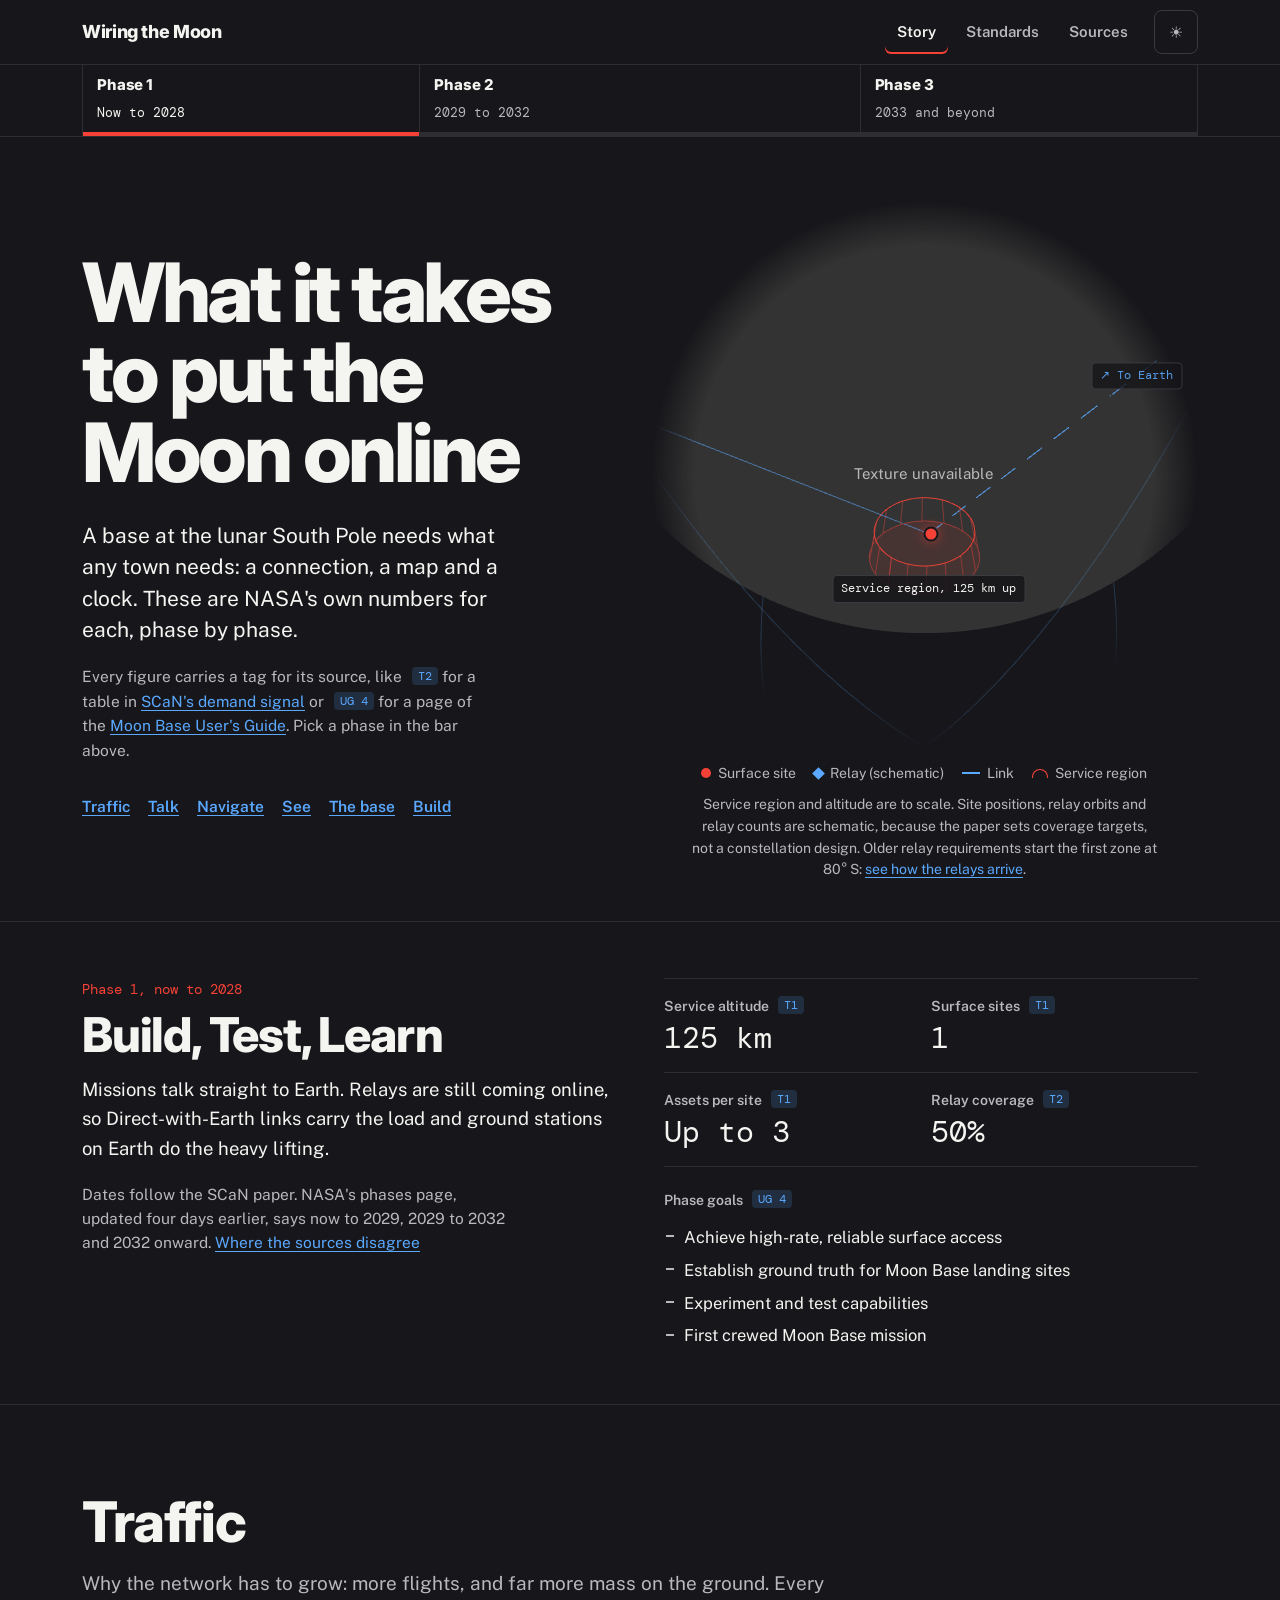
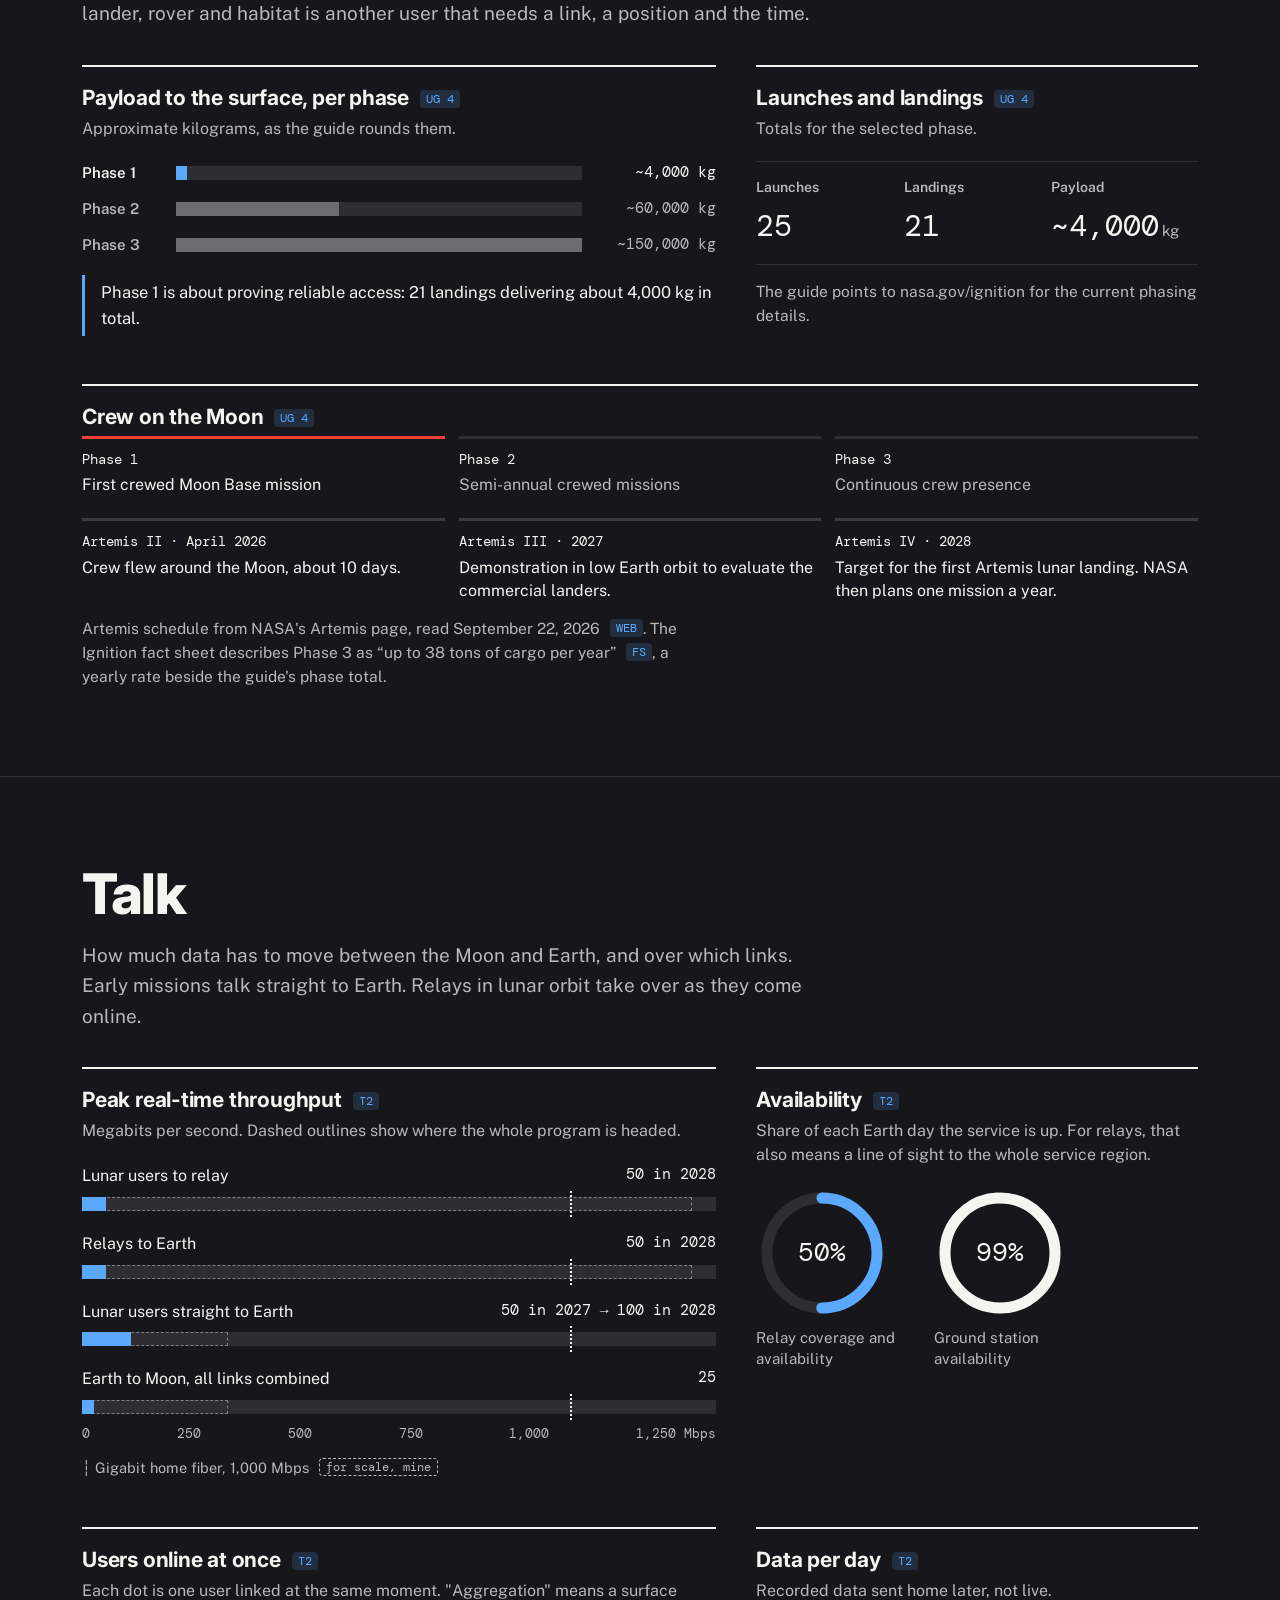
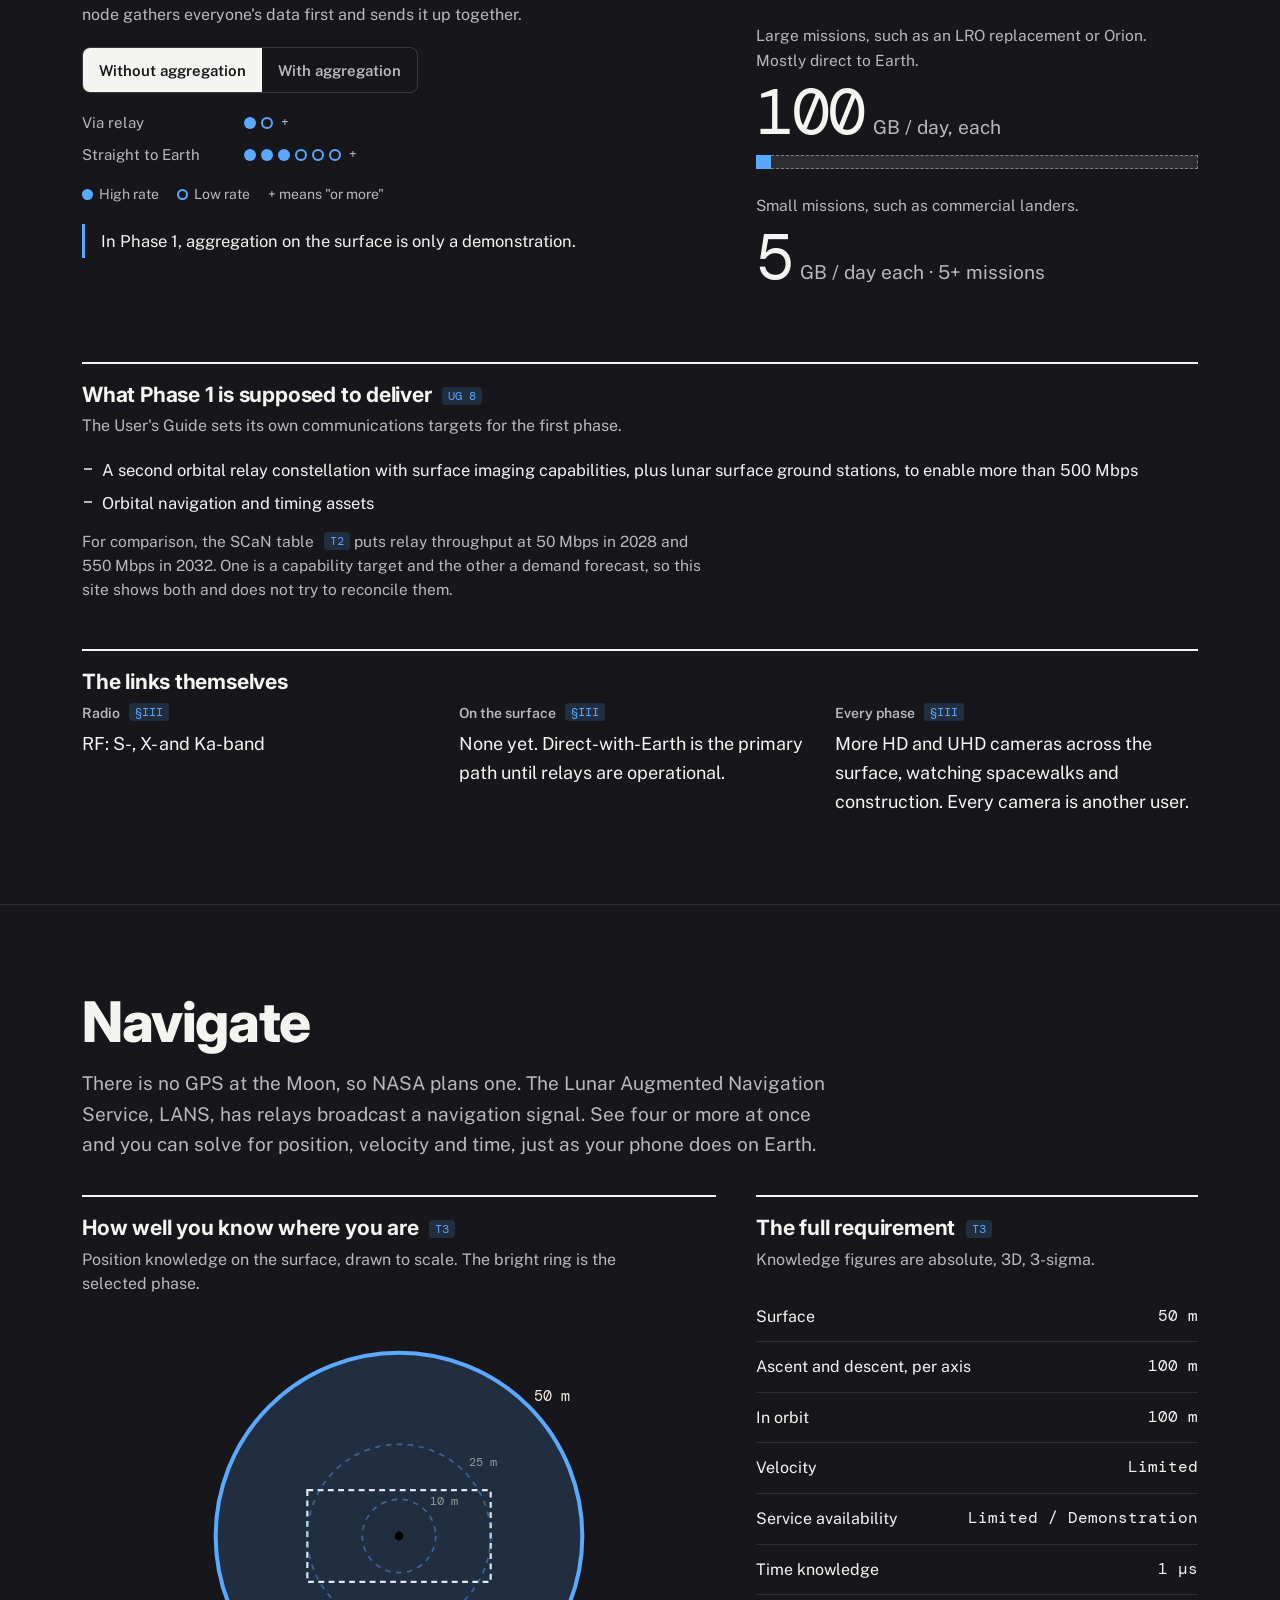
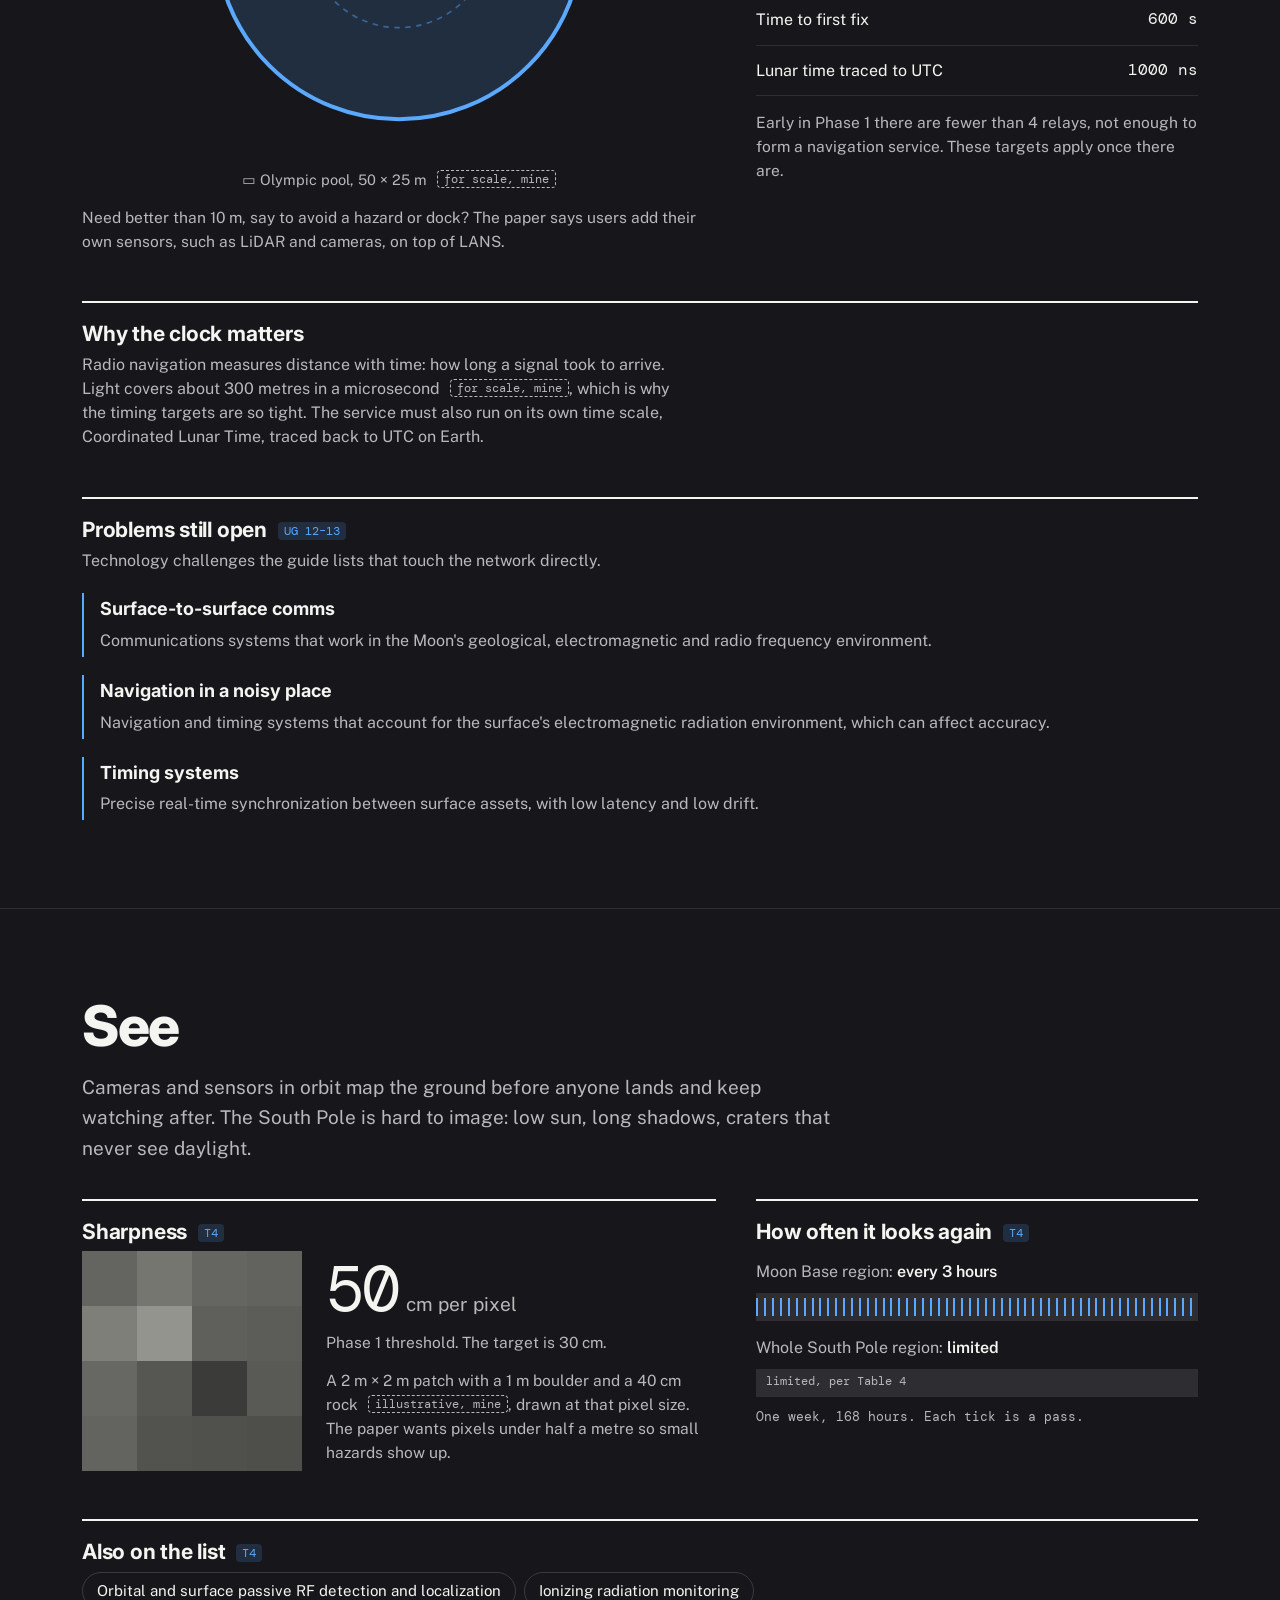
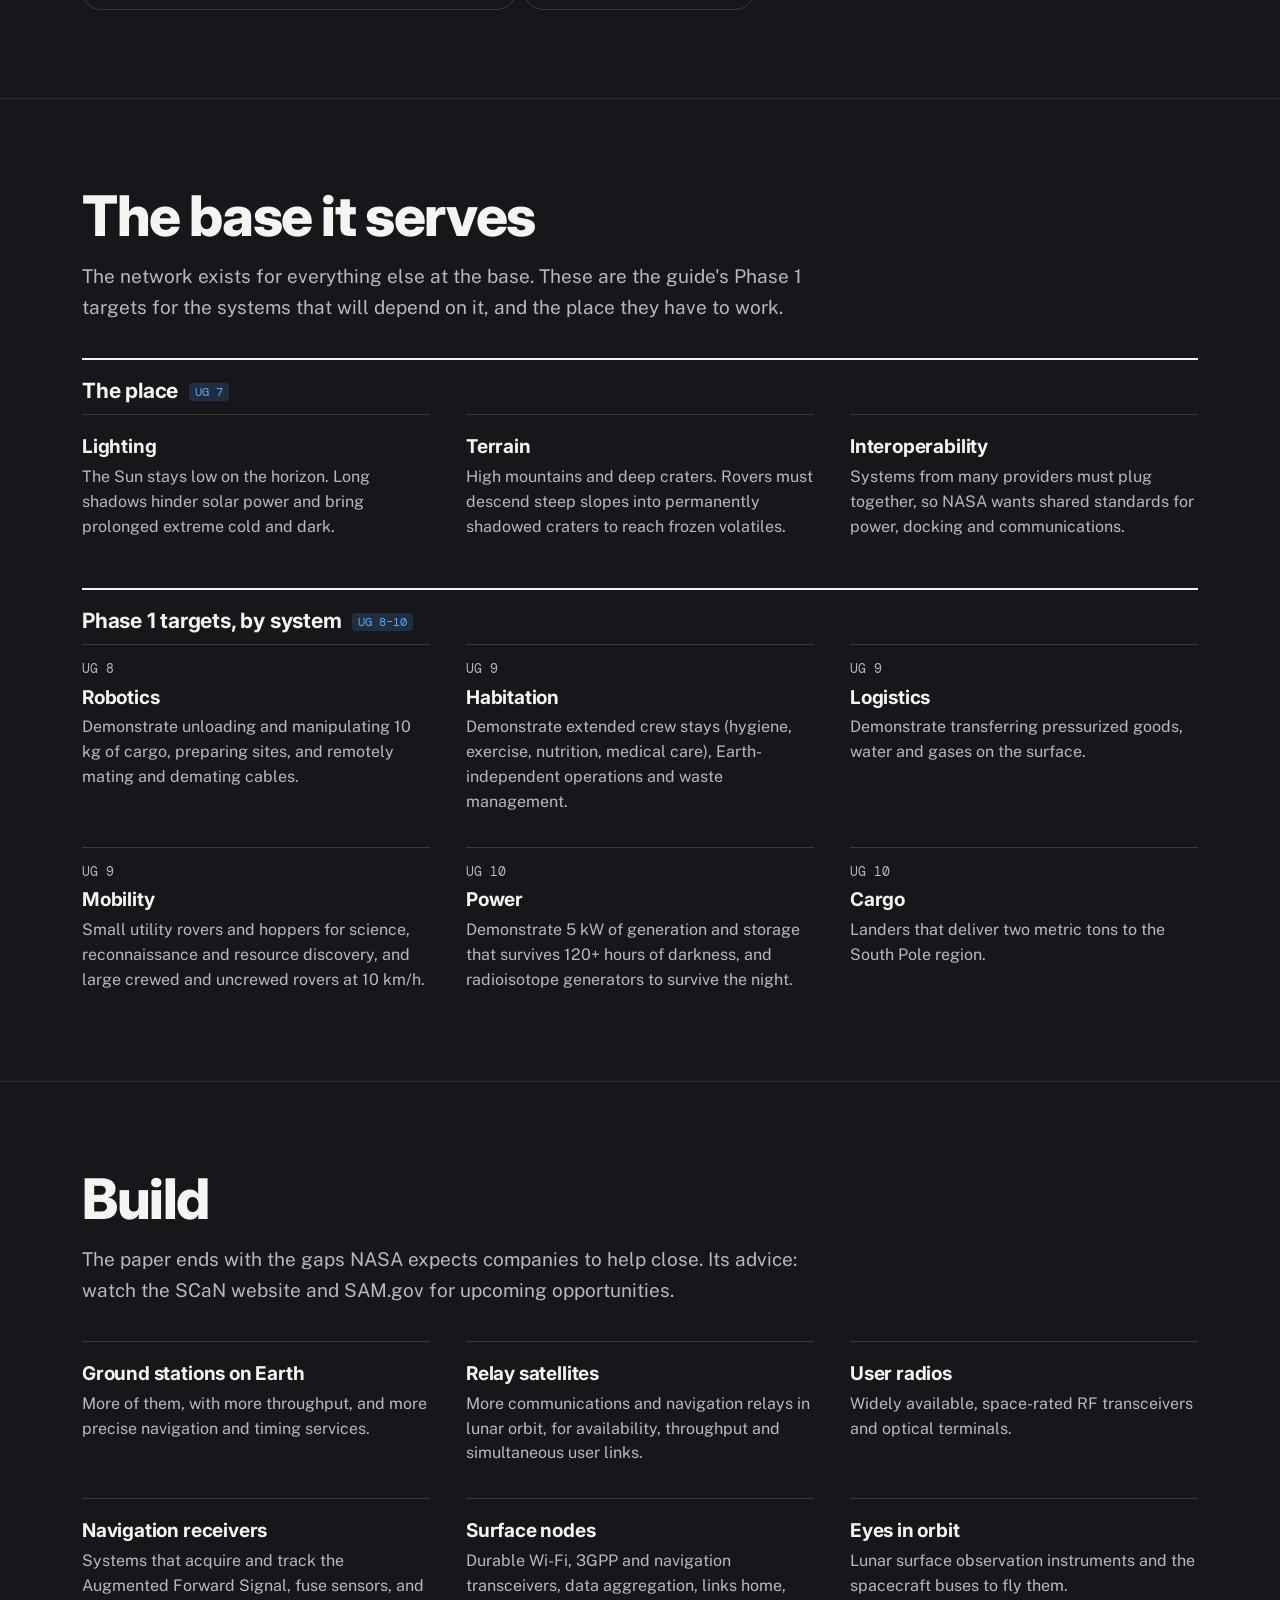
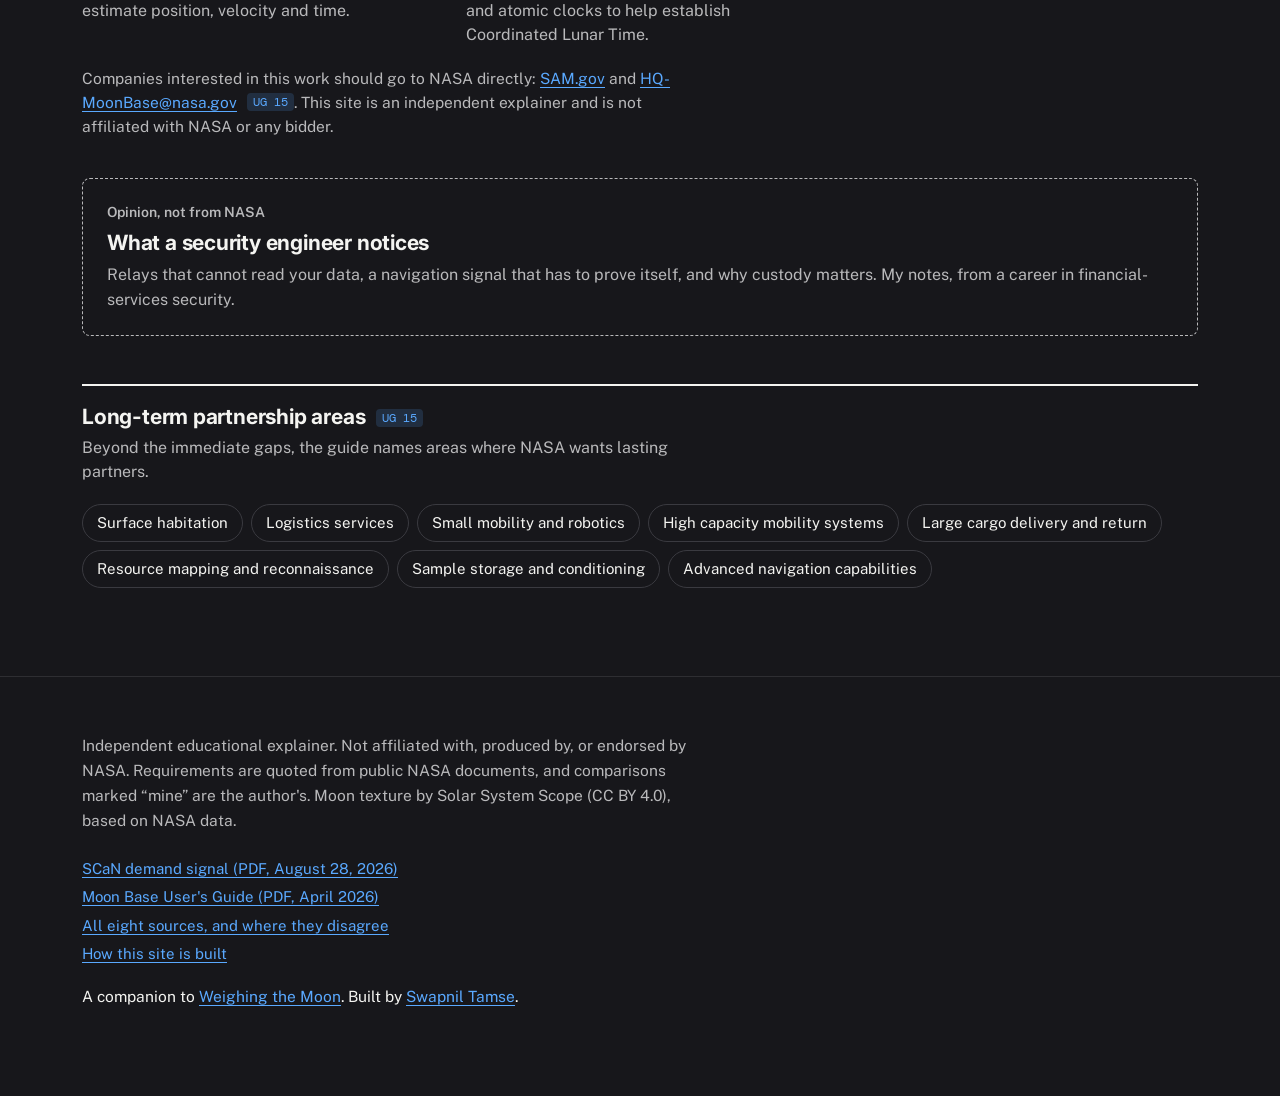
==== commit 222af1d0: "nasa-style redesign: inter, public sans, dm mono, phase rail, wcag aa" ====
--- a/index.html
+++ b/index.html
@@ -4,63 +4,56 @@
 <meta charset="UTF-8">
 <meta name="viewport" content="width=device-width, initial-scale=1.0">
 <title>Wiring the Moon</title>
-<meta name="description" content="An independent, interactive explainer of NASA's lunar communications, navigation and observation needs, phase by phase, using only the numbers in NASA SCaN's August 2026 demand signal.">
-<link rel="icon" href="data:image/svg+xml,%3Csvg xmlns=%22http://www.w3.org/2000/svg%22 viewBox=%220 0 32 32%22%3E%3Ccircle cx=%2216%22 cy=%2216%22 r=%2213%22 fill=%22%23c9c4b8%22/%3E%3Ccircle cx=%2216%22 cy=%2226%22 r=%223.5%22 fill=%22%23e8a33d%22/%3E%3C/svg%3E">
+<meta name="description" content="An independent, interactive explainer of what it takes to put a lunar base online: communications, navigation and observation, phase by phase, from NASA's own documents.">
+<meta name="theme-color" content="#17171b">
+<link rel="icon" href="data:image/svg+xml,%3Csvg xmlns=%22http://www.w3.org/2000/svg%22 viewBox=%220 0 32 32%22%3E%3Ccircle cx=%2216%22 cy=%2216%22 r=%2213%22 fill=%22%23b9b9bb%22/%3E%3Ccircle cx=%2216%22 cy=%2226%22 r=%223.5%22 fill=%22%23f64137%22/%3E%3C/svg%3E">
 <link rel="canonical" href="https://moonbase.swapniltamse.com/">
 <meta property="og:type" content="website">
 <meta property="og:site_name" content="Wiring the Moon">
-<meta property="og:title" content="The Moon, connected">
+<meta property="og:title" content="What it takes to put the Moon online">
 <meta property="og:description" content="What it takes to give a lunar base a connection, a map and a clock. NASA's own numbers, one phase at a time.">
 <meta property="og:url" content="https://moonbase.swapniltamse.com/">
 <meta property="og:image" content="https://moonbase.swapniltamse.com/assets/og.jpg">
 <meta property="og:image:width" content="1200">
 <meta property="og:image:height" content="630">
 <meta name="twitter:card" content="summary_large_image">
-<meta name="twitter:title" content="The Moon, connected">
+<meta name="twitter:title" content="What it takes to put the Moon online">
 <meta name="twitter:description" content="What it takes to give a lunar base a connection, a map and a clock. NASA's own numbers, one phase at a time.">
 <meta name="twitter:image" content="https://moonbase.swapniltamse.com/assets/og.jpg">
 <link rel="preconnect" href="https://fonts.googleapis.com">
 <link rel="preconnect" href="https://fonts.gstatic.com" crossorigin>
-<link href="https://fonts.googleapis.com/css2?family=Fraunces:ital,opsz,wght@0,9..144,300..900;1,9..144,400..600&family=Newsreader:ital,opsz,wght@0,6..72,300..600;1,6..72,400&family=IBM+Plex+Mono:wght@400;500;600&display=swap" rel="stylesheet">
+<link href="https://fonts.googleapis.com/css2?family=Inter:wght@700;800&family=Public+Sans:ital,wght@0,400;0,600;1,400&family=DM+Mono:wght@400;500&display=swap" rel="stylesheet">
 <link rel="stylesheet" href="assets/site.css">
 <script defer src="https://cdn.vercel-insights.com/v1/script.js"></script>
 <link rel="stylesheet" href="assets/moonbase.css">
 </head>
 <body data-page="home">
-<canvas id="stars"></canvas>
-<div class="progressbar" id="prog"></div>
-<div class="telemetry"><div class="sig"><span class="dot">●</span> WIRING THE MOON · LUNAR COMMS, NAVIGATION &amp; OBSERVATION</div><div><a id="srclink" href="#" target="_blank" rel="noopener">SOURCE: NASA SCaN · AUG 28 2026</a></div></div>
-<nav class="nav">
-  <a class="brand" href="./"><b>Wiring</b> the Moon</a>
-  <a class="link" href="#traffic">Traffic</a>
-  <a class="link" href="#talk">Talk</a>
-  <a class="link" href="#navigate">Navigate</a>
-  <a class="link" href="#see">See</a>
-  <a class="link" href="#base">Base</a>
-  <a class="link" href="#build">Build</a>
-  <a class="link" href="standards/" style="color:var(--link)">Standards</a>
-  <a class="link" href="sources/" style="color:var(--link)">Sources</a>
-  <button class="themebtn" id="theme-toggle" aria-label="Toggle light or dark mode">☀</button>
-</nav>
-
-<div class="phasebar" id="phasebar" role="radiogroup" aria-label="Moon Base phase">
-  <span class="pl">Phase</span>
-</div>
-
-<section class="hero">
-  <div class="wrap">
-    <div class="kicker reveal">An explainer of NASA's lunar demand signal</div>
-    <h1 class="reveal">The Moon, <span>connected</span></h1>
-    <div class="expand reveal">A base at the lunar South Pole needs what any town needs: a connection, a map and a clock. This is NASA's own list of how much, how fast and how precise, one phase at a time.</div>
-    <div class="srcline reveal">Every number is from two NASA documents: <a id="srclink2" href="#" target="_blank" rel="noopener">SCaN's demand signal</a> (tags <span class="ref">T1</span> to <span class="ref">T4</span>) and the <a class="uglink" href="#" target="_blank" rel="noopener">Moon Base User's Guide</a> (tags like <span class="ref ug">UG 4</span> give the page). Use the phase switch at the bottom of the screen.</div>
-  </div>
-</section>
-
-<div class="wrap" id="phases">
-  <div class="gwrap reveal">
-    <div class="gleft">
+<a class="skip" href="#main">Skip to content</a>
+<header class="site-header">
+  <nav class="nav" aria-label="Site">
+    <a class="brand" href="./">Wiring the Moon</a>
+    <a class="link" href="./" aria-current="page">Story</a>
+    <a class="link" href="standards/">Standards</a>
+    <a class="link" href="sources/">Sources</a>
+    <button class="themebtn" id="theme-toggle" aria-label="Switch to light theme">☀</button>
+  </nav>
+  <div class="rail-wrap"><div class="phasebar" id="phasebar" role="radiogroup" aria-label="Moon Base phase"></div></div>
+</header>
+
+<main id="main">
+<section class="hero" aria-labelledby="hero-title">
+  <div class="wrap hero-grid">
+    <div class="hero-text">
+      <h1 id="hero-title">What it takes to put the Moon online</h1>
+      <p class="deck">A base at the lunar South Pole needs what any town needs: a connection, a map and a clock. These are NASA's own numbers for each, phase by phase.</p>
+      <p class="srcnote">Every figure carries a tag for its source, like <span class="ref">T2</span> for a table in <a id="srclink" href="#" target="_blank" rel="noopener">SCaN's demand signal</a> or <span class="ref ug">UG 4</span> for a page of the <a class="uglink" href="#" target="_blank" rel="noopener">Moon Base User's Guide</a>. Pick a phase in the bar above.</p>
+      <nav class="jump" aria-label="On this page">
+        <a href="#traffic">Traffic</a><a href="#talk">Talk</a><a href="#navigate">Navigate</a><a href="#see">See</a><a href="#base">The base</a><a href="#build">Build</a>
+      </nav>
+    </div>
+    <div class="hero-globe">
       <div class="globe-holder">
-        <canvas id="globe" role="img" aria-label="The lunar South Pole with the service region, surface sites and relay satellites for the selected phase."></canvas>
+        <canvas id="globe" role="img" aria-label="The lunar South Pole, showing the service region, surface sites and relay satellites for the selected phase."></canvas>
         <img class="fallimg" id="fallimg" src="assets/moon-surface.jpg" alt="">
         <div class="marklayer" id="marks"></div>
         <div class="loading" id="loading">Loading the Moon…</div>
@@ -71,31 +64,37 @@
         <span class="lg-link"><i></i>Link</span>
         <span class="lg-dome"><i></i>Service region</span>
       </div>
-      <div class="gcap">Service region and altitude are to scale. Site positions, relay orbits and relay counts are schematic: the paper sets coverage targets, not a constellation design. Older relay requirements start the first zone at 80° S; <a href="standards/#relays" style="color:var(--link)">see how the relays arrive</a>.</div>
-    </div>
-    <aside class="gright">
-      <div class="pcard" id="pcard" aria-live="polite">
+      <p class="gcap">Service region and altitude are to scale. Site positions, relay orbits and relay counts are schematic, because the paper sets coverage targets, not a constellation design. Older relay requirements start the first zone at 80° S: <a href="standards/#relays">see how the relays arrive</a>.</p>
+    </div>
+  </div>
+</section>
+
+<section class="phase-sec" id="phase" aria-label="Selected phase">
+  <div class="wrap">
+    <div class="pcard" id="pcard" aria-live="polite">
+      <div>
         <div class="ptag" id="ptag"></div>
         <h2 id="pname"></h2>
         <p id="pstory"></p>
+        <p class="note">Dates follow the SCaN paper. NASA's phases page, updated four days earlier, says now to 2029, 2029 to 2032 and 2032 onward. <a href="sources/#disagree">Where the sources disagree</a></p>
+      </div>
+      <div>
         <div class="facts">
-          <div><div class="k">Altitude <span class="ref" title="Table 1">T1</span></div><div class="v" id="f-alt"></div></div>
+          <div><div class="k">Service altitude <span class="ref" title="Table 1">T1</span></div><div class="v" id="f-alt"></div></div>
           <div><div class="k">Surface sites <span class="ref" title="Table 1">T1</span></div><div class="v" id="f-sites"></div></div>
-          <div><div class="k">Assets / site <span class="ref" title="Table 1">T1</span></div><div class="v" id="f-assets"></div></div>
+          <div><div class="k">Assets per site <span class="ref" title="Table 1">T1</span></div><div class="v" id="f-assets"></div></div>
           <div><div class="k">Relay coverage <span class="ref" title="Table 2">T2</span></div><div class="v" id="f-relay"></div></div>
         </div>
-        <div class="k mono" style="font-size:10.5px;letter-spacing:.14em;text-transform:uppercase;color:var(--bone-dim);margin-top:20px">Phase goals <span class="ref ug" title="Moon Base User's Guide, page 4">UG 4</span></div>
-        <ul class="goals" id="pgoals" aria-label="Phase goals" style="margin-top:10px"></ul>
-        <div class="note" style="font-size:13.5px">Dates follow the SCaN paper. NASA's phases page, updated four days earlier, says Now to 2029, 2029 to 2032 and 2032 onward. <a href="sources/#disagree" style="color:var(--link)">Where sources disagree ▸</a></div>
-      </div>
-    </aside>
-  </div>
-</div>
+        <div class="lbl" style="margin-top:22px">Phase goals <span class="ref ug" title="Moon Base User's Guide, page 4">UG 4</span></div>
+        <ul class="goals" id="pgoals"></ul>
+      </div>
+    </div>
+  </div>
+</section>
 
 <section id="traffic">
   <div class="wrap">
-    <div class="head reveal"><span class="idx">01</span><h2>Traffic</h2></div>
-    <div class="sub reveal">Why the network has to grow: more flights, and far more mass on the ground. Every lander, rover and habitat is another user that needs a link, a position and the time.</div>
+    <div class="section-head"><h2>Traffic</h2><p>Why the network has to grow: more flights, and far more mass on the ground. Every lander, rover and habitat is another user that needs a link, a position and the time.</p></div>
     <div class="cards">
       <div class="card w7 reveal">
         <h3>Payload to the surface, per phase <span class="ref ug" title="Moon Base User's Guide, page 4">UG 4</span></h3>
@@ -116,7 +115,7 @@
       <div class="card w12 reveal">
         <h3>Crew on the Moon <span class="ref ug" title="Moon Base User's Guide, page 4">UG 4</span></h3>
         <div class="tl" id="crewtl"></div>
-        <div class="tl" style="margin-top:22px" id="artemis"></div>
+        <div class="tl cal" style="margin-top:22px" id="artemis"></div>
         <div class="note">Artemis schedule from NASA's Artemis page, read September 22, 2026 <span class="ref ug">WEB</span>. The Ignition fact sheet describes Phase 3 as “up to 38 tons of cargo per year” <span class="ref ug">FS</span>, a yearly rate beside the guide's phase total.</div>
       </div>
     </div>
@@ -125,22 +124,21 @@
 
 <section id="talk">
   <div class="wrap">
-    <div class="head reveal"><span class="idx">02</span><h2>Talk</h2></div>
-    <div class="sub reveal">How much data has to move between the Moon and Earth, and over which links. Early missions talk straight to Earth. Relays in lunar orbit take over as they come online.</div>
+    <div class="section-head"><h2>Talk</h2><p>How much data has to move between the Moon and Earth, and over which links. Early missions talk straight to Earth. Relays in lunar orbit take over as they come online.</p></div>
     <div class="cards">
       <div class="card w7 reveal">
         <h3>Peak real-time throughput <span class="ref" title="Table 2">T2</span></h3>
         <div class="cs">Megabits per second. Dashed outlines show where the whole program is headed.</div>
         <div class="bars" id="bars"></div>
         <div class="axis"><span>0</span><span>250</span><span>500</span><span>750</span><span>1,000</span><span>1,250 Mbps</span></div>
-        <div class="fiberkey">┆ Gigabit home fiber, 1,000 Mbps <span class="mine" title="My comparison, not from the paper">for scale · mine</span></div>
+        <div class="fiberkey">┆ Gigabit home fiber, 1,000 Mbps <span class="mine" title="My comparison, not from the paper">for scale, mine</span></div>
       </div>
       <div class="card w5 reveal">
         <h3>Availability <span class="ref" title="Table 2">T2</span></h3>
         <div class="cs">Share of each Earth day the service is up. For relays, that also means a line of sight to the whole service region.</div>
         <div class="rings">
-          <div class="ring"><svg viewBox="0 0 120 120" aria-hidden="true"><circle class="bg" cx="60" cy="60" r="50" fill="none" stroke-width="10"/><circle class="fg" id="ring-relay" cx="60" cy="60" r="50" fill="none" stroke="var(--link)" stroke-width="10" stroke-linecap="round" transform="rotate(-90 60 60)"/><text id="ring-relay-t" x="60" y="67" text-anchor="middle" font-family="Fraunces,serif" font-size="24" fill="currentColor"></text></svg><div class="rl">Relay coverage and availability</div></div>
-          <div class="ring"><svg viewBox="0 0 120 120" aria-hidden="true"><circle class="bg" cx="60" cy="60" r="50" fill="none" stroke-width="10"/><circle class="fg" id="ring-ground" cx="60" cy="60" r="50" fill="none" stroke="var(--gold)" stroke-width="10" stroke-linecap="round" transform="rotate(-90 60 60)"/><text id="ring-ground-t" x="60" y="67" text-anchor="middle" font-family="Fraunces,serif" font-size="24" fill="currentColor"></text></svg><div class="rl">Ground station availability</div></div>
+          <div class="ring"><svg viewBox="0 0 120 120" aria-hidden="true"><circle class="bg" cx="60" cy="60" r="50" fill="none" stroke-width="10"/><circle class="fg" id="ring-relay" cx="60" cy="60" r="50" fill="none" stroke="var(--link)" stroke-width="10" stroke-linecap="round" transform="rotate(-90 60 60)"/><text id="ring-relay-t" x="60" y="67" text-anchor="middle" font-size="24" fill="currentColor"></text></svg><div class="rl">Relay coverage and availability</div></div>
+          <div class="ring"><svg viewBox="0 0 120 120" aria-hidden="true"><circle class="bg" cx="60" cy="60" r="50" fill="none" stroke-width="10"/><circle class="fg" id="ring-ground" cx="60" cy="60" r="50" fill="none" stroke="var(--bone)" stroke-width="10" stroke-linecap="round" transform="rotate(-90 60 60)"/><text id="ring-ground-t" x="60" y="67" text-anchor="middle" font-size="24" fill="currentColor"></text></svg><div class="rl">Ground station availability</div></div>
         </div>
       </div>
       <div class="card w7 reveal">
@@ -151,7 +149,7 @@
           <button data-a="1" aria-pressed="false">With aggregation</button>
         </div>
         <div class="ugrid" id="ugrid"></div>
-        <div class="ukey"><span><i style="width:11px;height:11px;border-radius:50%;background:var(--link);display:inline-block"></i>High rate</span><span><i style="width:11px;height:11px;border-radius:50%;border:2px solid var(--link);display:inline-block;box-sizing:border-box"></i>Low rate</span><span>+ means "or more"</span></div>
+        <div class="ukey"><span><i class="kh"></i>High rate</span><span><i class="kl"></i>Low rate</span><span>+ means "or more"</span></div>
         <div class="callout" id="aggcall"></div>
       </div>
       <div class="card w5 reveal">
@@ -172,9 +170,9 @@
       <div class="card w12 reveal">
         <h3>The links themselves</h3>
         <div class="cards linkgrid" style="gap:14px">
-          <div class="lcell"><div class="k mono" style="font-size:11px;letter-spacing:.14em;color:var(--bone-dim);text-transform:uppercase">Radio <span class="ref" title="Section III, Communications">§III</span></div><div id="l-links" style="margin-top:6px"></div></div>
-          <div class="lcell"><div class="k mono" style="font-size:11px;letter-spacing:.14em;color:var(--bone-dim);text-transform:uppercase">On the surface <span class="ref" title="Section III, Communications">§III</span></div><div id="l-surface" style="margin-top:6px"></div></div>
-          <div class="lcell"><div class="k mono" style="font-size:11px;letter-spacing:.14em;color:var(--bone-dim);text-transform:uppercase">Every phase <span class="ref" title="Section III, Communications">§III</span></div><div style="margin-top:6px">More HD and UHD cameras across the surface, watching spacewalks and construction. Every camera is another user.</div></div>
+          <div class="lcell"><div class="lbl">Radio <span class="ref" title="Section III, Communications">§III</span></div><div id="l-links" style="margin-top:6px"></div></div>
+          <div class="lcell"><div class="lbl">On the surface <span class="ref" title="Section III, Communications">§III</span></div><div id="l-surface" style="margin-top:6px"></div></div>
+          <div class="lcell"><div class="lbl">Every phase <span class="ref" title="Section III, Communications">§III</span></div><div style="margin-top:6px">More HD and UHD cameras across the surface, watching spacewalks and construction. Every camera is another user.</div></div>
         </div>
       </div>
     </div>
@@ -183,14 +181,13 @@
 
 <section id="navigate">
   <div class="wrap">
-    <div class="head reveal"><span class="idx">03</span><h2>Navigate</h2></div>
-    <div class="sub reveal">There is no GPS at the Moon, so NASA plans one. The Lunar Augmented Navigation Service, LANS, has relays broadcast a navigation signal. See four or more at once and you can solve for position, velocity and time, just as your phone does on Earth.</div>
+    <div class="section-head"><h2>Navigate</h2><p>There is no GPS at the Moon, so NASA plans one. The Lunar Augmented Navigation Service, LANS, has relays broadcast a navigation signal. See four or more at once and you can solve for position, velocity and time, just as your phone does on Earth.</p></div>
     <div class="cards">
       <div class="card w7 reveal navwrap">
         <h3>How well you know where you are <span class="ref" title="Table 3">T3</span></h3>
         <div class="cs">Position knowledge on the surface, drawn to scale. The bright ring is the selected phase.</div>
         <svg id="navsvg" viewBox="-60 -60 120 120" role="img" aria-label="Concentric circles of 50, 25 and 10 metres with an Olympic pool for scale."></svg>
-        <div class="fiberkey" style="text-align:center">▭ Olympic pool, 50 × 25 m <span class="mine" title="My comparison, not from the paper">for scale · mine</span></div>
+        <div class="fiberkey" style="text-align:center">▭ Olympic pool, 50 × 25 m <span class="mine" title="My comparison, not from the paper">for scale, mine</span></div>
         <div class="note">Need better than 10 m, say to avoid a hazard or dock? The paper says users add their own sensors, such as LiDAR and cameras, on top of LANS.</div>
       </div>
       <div class="card w5 reveal">
@@ -201,7 +198,7 @@
       </div>
       <div class="card w12 reveal">
         <h3>Why the clock matters</h3>
-        <div class="cs" style="margin-bottom:0">Radio navigation measures distance with time: how long a signal took to arrive. Light covers about 300 metres in a microsecond <span class="mine" title="Physics, not from the paper">for scale · mine</span>, which is why the timing targets are so tight. The service must also run on its own time scale, Coordinated Lunar Time, traced back to UTC on Earth.</div>
+        <div class="cs" style="margin-bottom:0">Radio navigation measures distance with time: how long a signal took to arrive. Light covers about 300 metres in a microsecond <span class="mine" title="Physics, not from the paper">for scale, mine</span>, which is why the timing targets are so tight. The service must also run on its own time scale, Coordinated Lunar Time, traced back to UTC on Earth.</div>
       </div>
       <div class="card w12 reveal">
         <h3>Problems still open <span class="ref ug" title="Moon Base User's Guide, pages 12 and 13">UG 12–13</span></h3>
@@ -214,8 +211,7 @@
 
 <section id="see">
   <div class="wrap">
-    <div class="head reveal"><span class="idx">04</span><h2>See</h2></div>
-    <div class="sub reveal">Cameras and sensors in orbit map the ground before anyone lands and keep watching after. The South Pole is hard to image: low sun, long shadows, craters that never see daylight.</div>
+    <div class="section-head"><h2>See</h2><p>Cameras and sensors in orbit map the ground before anyone lands and keep watching after. The South Pole is hard to image: low sun, long shadows, craters that never see daylight.</p></div>
     <div class="cards">
       <div class="card w7 reveal">
         <h3>Sharpness <span class="ref" title="Table 4">T4</span></h3>
@@ -224,7 +220,7 @@
           <div class="pt">
             <div class="big" id="o-ssd"></div>
             <div class="note" id="o-ssdl" style="margin-top:8px"></div>
-            <div class="note">A 2 m × 2 m patch with a 1 m boulder and a 40 cm rock <span class="mine" title="Illustrative rocks, not from the paper">illustrative · mine</span>, drawn at that pixel size. The paper wants pixels under half a metre so small hazards show up.</div>
+            <div class="note">A 2 m × 2 m patch with a 1 m boulder and a 40 cm rock <span class="mine" title="Illustrative rocks, not from the paper">illustrative, mine</span>, drawn at that pixel size. The paper wants pixels under half a metre so small hazards show up.</div>
           </div>
         </div>
       </div>
@@ -246,8 +242,7 @@
 
 <section id="base">
   <div class="wrap">
-    <div class="head reveal"><span class="idx">05</span><h2>The base it serves</h2></div>
-    <div class="sub reveal">The network exists for everything else at the base. These are the guide's Phase 1 targets for the systems that will depend on it, and the place they have to work.</div>
+    <div class="section-head"><h2>The base it serves</h2><p>The network exists for everything else at the base. These are the guide's Phase 1 targets for the systems that will depend on it, and the place they have to work.</p></div>
     <div class="cards">
       <div class="card w12 reveal">
         <h3>The place <span class="ref ug" title="Moon Base User's Guide, page 7">UG 7</span></h3>
@@ -263,16 +258,15 @@
 
 <section id="build">
   <div class="wrap">
-    <div class="head reveal"><span class="idx">06</span><h2>Build</h2></div>
-    <div class="sub reveal">The paper ends with the gaps NASA expects companies to help close. Its advice: watch the SCaN website and SAM.gov for upcoming opportunities.</div>
+    <div class="section-head"><h2>Build</h2><p>The paper ends with the gaps NASA expects companies to help close. Its advice: watch the SCaN website and SAM.gov for upcoming opportunities.</p></div>
     <div class="asks" id="asks"></div>
-    <div class="note reveal" style="margin-top:18px">Companies interested in this work should go to NASA directly: <a href="https://sam.gov/" target="_blank" rel="noopener" style="color:var(--link)">SAM.gov</a> and <a href="mailto:HQ-MoonBase@nasa.gov" style="color:var(--link)">HQ-MoonBase@nasa.gov</a> <span class="ref ug" title="Moon Base User's Guide, page 15">UG 15</span>. This site is an independent explainer and is not affiliated with NASA or any bidder.</div>
-    <a class="card reveal" href="standards/#notes" style="display:block;margin-top:22px;text-decoration:none;color:inherit;border-style:dashed;border-color:rgba(232,163,61,.55)">
-      <div class="k mono" style="font-size:11px;letter-spacing:.18em;text-transform:uppercase;color:var(--gold)">Opinion · not from NASA</div>
-      <h3 style="margin-top:6px">What a security engineer notices ▸</h3>
-      <div class="cs" style="margin:0">Relays that cannot read your data, a navigation signal that has to prove itself, and why custody matters. My notes, from a career in financial-services security.</div>
+    <div class="note reveal" style="margin-top:18px">Companies interested in this work should go to NASA directly: <a href="https://sam.gov/" target="_blank" rel="noopener">SAM.gov</a> and <a href="mailto:HQ-MoonBase@nasa.gov">HQ-MoonBase@nasa.gov</a> <span class="ref ug" title="Moon Base User's Guide, page 15">UG 15</span>. This site is an independent explainer and is not affiliated with NASA or any bidder.</div>
+    <a class="opinion-link" href="standards/#notes">
+      <div class="lbl">Opinion, not from NASA</div>
+      <h3>What a security engineer notices</h3>
+      <p>Relays that cannot read your data, a navigation signal that has to prove itself, and why custody matters. My notes, from a career in financial-services security.</p>
     </a>
-    <div class="card reveal" style="margin-top:22px">
+    <div class="card w12" style="margin-top:48px">
       <h3>Long-term partnership areas <span class="ref ug" title="Moon Base User's Guide, page 15">UG 15</span></h3>
       <div class="cs">Beyond the immediate gaps, the guide names areas where NASA wants lasting partners.</div>
       <div class="chips" id="partners"></div>
@@ -280,20 +274,18 @@
   </div>
 </section>
 
+</main>
+
 <footer>
   <div class="wrap">
-    <div class="disclaimer">Independent educational explainer. Not affiliated with, produced by, or endorsed by NASA. All requirements are quoted from two public NASA documents; comparisons marked "mine" are the author's. Moon texture by Solar System Scope (CC BY 4.0), based on NASA data.</div>
-    <div class="kicker" style="margin-bottom:12px">Sources</div>
-    <div class="src">
-      NASA SCaN · <a class="tlink" id="srclink3" href="#" target="_blank" rel="noopener">Lunar Communications, PNT and Observability Industry Demand Signal (PDF, Aug 28 2026)</a><br>
-      NASA · <a class="tlink uglink" href="#" target="_blank" rel="noopener">Moon Base User's Guide: Architecture Resources (PDF, April 2026)</a><br>
-      NASA · <a class="tlink" href="https://www.nasa.gov/moonbase/" target="_blank" rel="noopener">Moon Base</a><br>
-      NASA · <a class="tlink" href="https://www.nasa.gov/wp-content/uploads/2025/02/lunanet-interoperability-specification-v5-baseline.pdf" target="_blank" rel="noopener">LunaNet Interoperability Specification v5</a><br>
-      NASA · <a class="tlink" href="https://www.nasa.gov/communicating-with-missions/" target="_blank" rel="noopener">SCaN website</a> · <a class="tlink" href="https://sam.gov/" target="_blank" rel="noopener">SAM.gov</a>
-    </div>
-    <div class="byline">A companion to <a href="https://grail.swapniltamse.com" target="_blank" rel="noopener" style="color:var(--gold);text-decoration:none;border-bottom:1px solid rgba(232,163,61,.4)">Weighing the Moon</a>. Built by <a href="https://www.swapniltamse.com" target="_blank" rel="noopener" style="color:var(--gold);text-decoration:none;border-bottom:1px solid rgba(232,163,61,.4)">Swapnil Tamse</a>.</div>
-    <div class="byline" style="margin-top:8px"><a href="sources/" style="color:var(--link);text-decoration:none;border-bottom:1px solid rgba(127,211,255,.3)">All eight sources, and where they disagree ▸</a></div>
-    <div class="byline" style="margin-top:8px"><a href="how-it-works/" style="color:var(--bone-dim);text-decoration:none;border-bottom:1px solid rgba(242,236,224,.2)">Under the hood: how this site is built ▸</a></div>
+    <p class="disclaimer">Independent educational explainer. Not affiliated with, produced by, or endorsed by NASA. Requirements are quoted from public NASA documents, and comparisons marked “mine” are the author's. Moon texture by Solar System Scope (CC BY 4.0), based on NASA data.</p>
+    <p class="src">
+      <a id="srclink3" href="#" target="_blank" rel="noopener">SCaN demand signal (PDF, August 28, 2026)</a><br>
+      <a class="uglink" href="#" target="_blank" rel="noopener">Moon Base User's Guide (PDF, April 2026)</a><br>
+      <a href="sources/">All eight sources, and where they disagree</a><br>
+      <a href="how-it-works/">How this site is built</a>
+    </p>
+    <p class="byline">A companion to <a href="https://grail.swapniltamse.com" target="_blank" rel="noopener">Weighing the Moon</a>. Built by <a href="https://www.swapniltamse.com" target="_blank" rel="noopener">Swapnil Tamse</a>.</p>
   </div>
 </footer>
 
@@ -304,7 +296,7 @@
 const D = window.DEMAND, S = window.SCALE, G = window.GUIDE;
 document.querySelectorAll('.uglink').forEach(a => { a.href = G.source.url; });
 const $ = id => document.getElementById(id);
-['srclink','srclink2','srclink3'].forEach(id => { $(id).href = D.source.url; });
+['srclink','srclink3'].forEach(id => { const a = $(id); if (a) a.href = D.source.url; });
 
 let phase = 0, agg = false;
 const listeners = [];
@@ -315,6 +307,7 @@
 D.phases.forEach((p, i) => {
   const b = document.createElement('button');
   b.setAttribute('role', 'radio');
+  b.dataset.n = p.n;
   b.innerHTML = `<b>Phase ${p.n}</b><span>${p.years}</span>`;
   b.addEventListener('click', () => setPhase(i));
   bar.appendChild(b);
@@ -343,7 +336,7 @@
 onPhase(p => {
   const c = $('pcard'); c.classList.add('swap');
   setTimeout(() => {
-    $('ptag').textContent = `Phase ${p.n} · ${p.years}`;
+    $('ptag').textContent = `Phase ${p.n}, ${p.years.toLowerCase()}`;
     $('pname').textContent = p.name;
     $('pstory').textContent = p.story;
     $('f-alt').textContent = p.region.alt + ' km';
@@ -361,7 +354,7 @@
 onPhase((p, i) => {
   const t = G.traffic[i];
   $('t-launch').textContent = t.launches; $('t-land').textContent = t.landings; $('t-kg').innerHTML = '~' + fmtN(t.kg) + '<small>kg</small>';
-  $('kgbars').innerHTML = G.traffic.map((x, j) => `<div class="kgrow${j === i ? '' : ' off'}"><span class="kl">Phase ${j + 1}</span>
+  $('kgbars').innerHTML = G.traffic.map((x, j) => `<div class="kgrow${j === i ? ' cur' : ' off'}"><span class="kl">Phase ${j + 1}</span>
     <div class="track"><div class="fill" style="width:${Math.max(1.2, x.kg / KGMAX * 100)}%"></div></div><span class="kv">~${fmtN(x.kg)} kg</span></div>`).join('');
   const ratio = Math.round(t.kg / G.traffic[0].kg);
   $('kgcall').innerHTML = i === 0 ? 'Phase 1 is about proving reliable access: 21 landings delivering about 4,000 kg in total.'
@@ -392,7 +385,7 @@
 const last = D.phases[D.phases.length - 1].comms;
 const series = (c, k) => Array.isArray(c[k]) ? c[k] : [{ v: c[k], y: null }];
 function milestoneText(ms) {
-  return ms.map(m => `${fmt(m.v)}${m.plus ? '+' : ''}${m.y ? ' · ' + m.y : ''}`).join('  →  ');
+  return ms.map(m => `${fmt(m.v)}${m.plus ? '+' : ''}${m.y === 'Goal' ? ' goal' : m.y ? ' in ' + m.y : ''}`).join('  →  ');
 }
 onPhase(p => {
   $('bars').innerHTML = ROWS.map(r => {
@@ -447,11 +440,11 @@
   const light = document.body.classList.contains('light');
   const ink = light ? '#191a1f' : '#f2ece0';
   svg.innerHTML =
-    `<rect x="${-pw / 2}" y="${-ph / 2}" width="${pw}" height="${ph}" fill="none" stroke="var(--gold)" stroke-width=".6" stroke-dasharray="1.6 1.2"/>` +
+    `<rect x="${-pw / 2}" y="${-ph / 2}" width="${pw}" height="${ph}" fill="none" stroke="var(--bone)" stroke-width=".6" stroke-dasharray="1.6 1.2"/>` +
     r.map(v => {
       const on = v === p.pnt.surface;
-      return `<circle cx="0" cy="0" r="${v}" fill="${on ? 'rgba(127,211,255,.10)' : 'none'}" stroke="var(--link)" stroke-width="${on ? 1.1 : .45}" stroke-opacity="${on ? 1 : .45}" ${on ? '' : 'stroke-dasharray="1.5 1.5"'}/>` +
-        `<text x="${v * .7071 + 1.5}" y="${-v * .7071 - 1.5}" font-family="IBM Plex Mono,monospace" font-size="${on ? 4.2 : 3.4}" fill="${ink}" fill-opacity="${on ? 1 : .55}">${v} m</text>`;
+      return `<circle cx="0" cy="0" r="${v}" fill="${on ? 'var(--blue-soft)' : 'none'}" stroke="var(--link)" stroke-width="${on ? 1.1 : .45}" stroke-opacity="${on ? 1 : .45}" ${on ? '' : 'stroke-dasharray="1.5 1.5"'}/>` +
+        `<text x="${v * .7071 + 1.5}" y="${-v * .7071 - 1.5}" font-family="DM Mono,monospace" font-size="${on ? 4.2 : 3.4}" fill="${ink}" fill-opacity="${on ? 1 : .55}">${v} m</text>`;
     }).join('') +
     `<circle cx="0" cy="0" r="1.2" fill="var(--site)"/>`;
   const rows = [
@@ -476,7 +469,7 @@
   $('o-extra').innerHTML = extra.map(x => `<span>${x}</span>`).join('');
 });
 function ticks(el, hours) {
-  if (!hours) { el.innerHTML = '<span style="position:absolute;left:10px;top:3px;font-family:IBM Plex Mono,monospace;font-size:11px;color:var(--bone-dim)">limited, per Table 4</span>'; return; }
+  if (!hours) { el.innerHTML = '<span style="position:absolute;left:10px;top:3px;font-family:DM Mono,monospace;font-size:12px;color:var(--bone-dim)">limited, per Table 4</span>'; return; }
   let h = ''; for (let t = 0; t < 168; t += hours) h += `<i style="left:${t / 168 * 100}%"></i>`;
   el.innerHTML = h;
 }
@@ -509,7 +502,7 @@
 }
 
 /* ---------- Build ---------- */
-$('asks').innerHTML = D.asks.map((a, i) => `<div class="ask reveal in"><div class="an">0${i + 1}</div><h3>${a.k}</h3><p>${a.d}</p></div>`).join('');
+$('asks').innerHTML = D.asks.map((a, i) => `<div class="ask"><h3>${a.k}</h3><p>${a.d}</p></div>`).join('');
 
 /* ---------- Globe: the lunar South Pole ---------- */
 (function () {
@@ -536,20 +529,20 @@
   /* Service region, Table 1: latitude -84 to -90, from the surface up to the
      phase's altitude. The dome is a spherical cap at radius 1 + alt/R, to scale. */
   const capAng = (90 + D.region.latFrom) * Math.PI / 180;
-  const domeMat = new THREE.MeshBasicMaterial({ color: 0xe8a33d, transparent: true, opacity: 0.1, side: THREE.DoubleSide, depthWrite: false });
+  const domeMat = new THREE.MeshBasicMaterial({ color: 0xf64137, transparent: true, opacity: 0.1, side: THREE.DoubleSide, depthWrite: false });
   const dome = new THREE.Mesh(new THREE.SphereGeometry(1, 64, 12, 0, Math.PI * 2, Math.PI - capAng, capAng), domeMat);
   scene.add(dome);
   const ringPts = []; for (let i = 0; i <= 128; i++) ringPts.push(dir(D.region.latFrom, i / 128 * 360 - 180).multiplyScalar(1.001));
-  const ring = new THREE.Line(new THREE.BufferGeometry().setFromPoints(ringPts), new THREE.LineBasicMaterial({ color: 0xe8a33d, transparent: true, opacity: 0.9 }));
+  const ring = new THREE.Line(new THREE.BufferGeometry().setFromPoints(ringPts), new THREE.LineBasicMaterial({ color: 0xf64137, transparent: true, opacity: 0.9 }));
   scene.add(ring);
   /* The dome's rim, lifted to altitude, so the wall of the volume reads. */
   const rimGeo = new THREE.BufferGeometry().setFromPoints(ringPts);
-  const rim = new THREE.Line(rimGeo, new THREE.LineBasicMaterial({ color: 0xe8a33d, transparent: true, opacity: 0.45 }));
+  const rim = new THREE.Line(rimGeo, new THREE.LineBasicMaterial({ color: 0xf64137, transparent: true, opacity: 0.45 }));
   scene.add(rim);
   /* Vertical struts from the surface ring up to the rim, so the region reads
      as a volume with a height rather than a disc floating over the pole. */
   const wallBase = ringPts.filter((_, i) => i % 8 === 0);
-  const wall = new THREE.LineSegments(new THREE.BufferGeometry(), new THREE.LineBasicMaterial({ color: 0xe8a33d, transparent: true, opacity: 0.4 }));
+  const wall = new THREE.LineSegments(new THREE.BufferGeometry(), new THREE.LineBasicMaterial({ color: 0xf64137, transparent: true, opacity: 0.4 }));
   scene.add(wall);
   let wallR = 0;
   function setWall(rr) { if (Math.abs(rr - wallR) < 1e-5) return; wallR = rr;
@@ -583,16 +576,16 @@
     const a = 1.34, e = 0.2, p = a * (1 - e * e);
     const pos = th => { const r = p / (1 - e * Math.cos(th)); return apo.clone().multiplyScalar(r * Math.cos(th)).add(b.clone().multiplyScalar(r * Math.sin(th))); };
     const pts = []; for (let k = 0; k <= 160; k++) pts.push(pos(k / 160 * Math.PI * 2));
-    const orbit = new THREE.Line(new THREE.BufferGeometry().setFromPoints(pts), new THREE.LineBasicMaterial({ color: 0x7fd3ff, transparent: true, opacity: 0 }));
-    const sat = new THREE.Mesh(new THREE.OctahedronGeometry(0.022), new THREE.MeshBasicMaterial({ color: 0x7fd3ff, transparent: true, opacity: 0 }));
-    const link = new THREE.Line(new THREE.BufferGeometry().setFromPoints([new THREE.Vector3(), new THREE.Vector3()]), new THREE.LineBasicMaterial({ color: 0x7fd3ff, transparent: true, opacity: 0 }));
+    const orbit = new THREE.Line(new THREE.BufferGeometry().setFromPoints(pts), new THREE.LineBasicMaterial({ color: 0x5aa9ff, transparent: true, opacity: 0 }));
+    const sat = new THREE.Mesh(new THREE.OctahedronGeometry(0.022), new THREE.MeshBasicMaterial({ color: 0x5aa9ff, transparent: true, opacity: 0 }));
+    const link = new THREE.Line(new THREE.BufferGeometry().setFromPoints([new THREE.Vector3(), new THREE.Vector3()]), new THREE.LineBasicMaterial({ color: 0x5aa9ff, transparent: true, opacity: 0 }));
     scene.add(orbit, sat, link);
     relays.push({ pos, orbit, sat, link, M: i * 2.3, e, a: 0 });
   }
   /* Kepler's equation, so relays really do dawdle at the high end of the orbit. */
   function trueAnomaly(M, e) { let E = M; for (let k = 0; k < 6; k++) E = E - (E - e * Math.sin(E) - M) / (1 - e * Math.cos(E)); return 2 * Math.atan2(Math.sqrt(1 + e) * Math.sin(E / 2), Math.sqrt(1 - e) * Math.cos(E / 2)); }
   const dwe = new THREE.Line(new THREE.BufferGeometry().setFromPoints([sites[0].p.clone().multiplyScalar(1.002), sites[0].p.clone().add(EARTH.clone().multiplyScalar(3))]),
-    new THREE.LineDashedMaterial({ color: 0x7fd3ff, dashSize: 0.04, gapSize: 0.03, transparent: true, opacity: 0.8 }));
+    new THREE.LineDashedMaterial({ color: 0x5aa9ff, dashSize: 0.04, gapSize: 0.03, transparent: true, opacity: 0.8 }));
   dwe.computeLineDistances(); scene.add(dwe);
 
   let target = { alt: 125, sites: 1, sitesLabel: '1', relays: 2, dweOp: 0.9 }, cur = { alt: 125 };
@@ -651,7 +644,7 @@
     });
     /* Label sits just under the lowest on-screen point of the surface ring. */
     let best = null; for (let i = 0; i < 360; i += 15) { const c = dir(D.region.latFrom, i - 180).project(camera); if (!best || c.y < best.y) best = c; }
-    regionEl.innerHTML = `<span class="t">Service region · ${target.alt} km up</span>`;
+    regionEl.innerHTML = `<span class="t">Service region, ${target.alt} km up</span>`;
     regionEl.style.transform = 'translate(-50%,10px)';
     regionEl.style.left = (best.x * .5 + .5) * w + 'px'; regionEl.style.top = (-best.y * .5 + .5) * h + 'px';
     const eq = sites[0].p.clone().add(EARTH.clone().multiplyScalar(0.55)).project(camera);
--- a/assets/site.css
+++ b/assets/site.css
@@ -1,102 +1,90 @@
-/* Wiring the Moon — shared design system (forked from grail-mission) */
+/* Wiring the Moon: base design system.
+   Typefaces are the ones nasa.gov uses (Inter, Public Sans, DM Mono) and the
+   palette is nasa.gov's carbon-and-signal family. No NASA marks are used: this
+   is an independent site. Every text/background pair below meets WCAG 2.1 AA. */
 :root{
-  --space:#05070f;--space-2:#0a0e1c;--panel:#0e1327;
-  --bone:#f2ece0;--bone-dim:#b6b2a8;--line:rgba(242,236,224,.14);
-  --high:#ff5e3a;--high-2:#ffb03a;--low:#4a6cf7;--low-2:#7fd3ff;--gold:#e8a33d;
-  --maxw:1140px;
+  --carbon:#17171b;      /* page */
+  --panel:#1f1f24;       /* raised figures */
+  --graphite:#2e2e32;    /* rules, tracks */
+  --line:#3a3a40;
+  --bone:#f4f4f1;        /* primary text, 16:1 on carbon */
+  --gray:#b9b9bb;        /* secondary text, 9:1 on carbon */
+  --red:#f64137;         /* the current phase and surface sites, nothing else */
+  --on-red:#17171b;
+  --blue:#5aa9ff;        /* data and links, 7:1 on carbon */
+  --blue-soft:rgba(90,169,255,.16);
+  --maxw:1180px;--measure:68ch;
+  --display:"Inter",system-ui,-apple-system,"Segoe UI",sans-serif;
+  --body:"Public Sans",system-ui,-apple-system,"Segoe UI",sans-serif;
+  --mono:"DM Mono",ui-monospace,"SFMono-Regular",Menlo,monospace;
+  color-scheme:dark;
+}
+body.light{
+  --carbon:#f7f7f5;--panel:#ffffff;--graphite:#e3e3e0;--line:#d1d1d1;
+  --bone:#17171b;--gray:#58585b;--red:#c42f22;--on-red:#ffffff;
+  --blue:#1a4480;--blue-soft:rgba(26,68,128,.1);
+  color-scheme:light;
 }
 *{box-sizing:border-box}
-html{scroll-behavior:smooth}
-body{margin:0;background:var(--space);color:var(--bone);
-  font-family:"Newsreader",Georgia,serif;font-size:19px;line-height:1.65;
-  overflow-x:hidden;-webkit-font-smoothing:antialiased}
-a{color:inherit}
-#stars{position:fixed;inset:0;z-index:0;display:block}
-.wrap{position:relative;z-index:2;max-width:var(--maxw);margin:0 auto;padding:0 28px}
-.mono{font-family:"IBM Plex Mono",monospace;font-weight:500;letter-spacing:.02em}
-h1,h2,h3{font-family:"Fraunces",serif;font-weight:400;line-height:1.03;margin:0}
-.kicker{font-family:"IBM Plex Mono",monospace;font-size:12px;letter-spacing:.32em;
-  text-transform:uppercase;color:var(--gold);font-weight:500}
-.credit{font-family:"IBM Plex Mono",monospace;font-size:10.5px;letter-spacing:.08em;
-  color:rgba(182,178,168,.6);text-transform:uppercase;margin-top:10px}
+html{scroll-behavior:smooth;-webkit-text-size-adjust:100%}
+body{margin:0;background:var(--carbon);color:var(--bone);font-family:var(--body);font-size:18px;line-height:1.6;
+  -webkit-font-smoothing:antialiased;overflow-x:hidden}
+a{color:var(--blue);text-underline-offset:3px;text-decoration-thickness:1px}
+a:hover{text-decoration-thickness:2px}
+:focus-visible{outline:3px solid var(--blue);outline-offset:3px;border-radius:4px}
+h1,h2,h3{font-family:var(--display);margin:0;letter-spacing:-.025em;line-height:1.05}
+h1{font-weight:800}
+h2{font-weight:800;font-size:clamp(34px,5vw,56px)}
+h3{font-weight:700;font-size:21px;letter-spacing:-.01em;line-height:1.25}
+p{margin:0 0 1em}
+.wrap{max-width:var(--maxw);margin:0 auto;padding:0 32px}
+.mono{font-family:var(--mono)}
+.sr-only{position:absolute;width:1px;height:1px;padding:0;margin:-1px;overflow:hidden;clip:rect(0,0,0,0);white-space:nowrap;border:0}
 
-/* Top bars */
-.telemetry{position:fixed;top:0;left:0;right:0;z-index:30;display:flex;
-  justify-content:space-between;align-items:center;padding:9px 22px;
-  font-family:"IBM Plex Mono",monospace;font-size:11px;letter-spacing:.18em;
-  text-transform:uppercase;color:var(--bone-dim);
-  background:rgba(5,7,15,.86);backdrop-filter:blur(6px);border-bottom:1px solid var(--line)}
-.telemetry .sig{color:var(--bone)}
-.telemetry .dot{color:var(--high);animation:blink 2.4s steps(1) infinite}
-.telemetry a{color:inherit;text-decoration:none;border-bottom:1px solid transparent;transition:border-color .3s}
-.telemetry a:hover{border-color:var(--gold)}
-@keyframes blink{50%{opacity:.25}}
-.nav{position:fixed;top:37px;left:0;right:0;z-index:29;display:flex;gap:4px;
-  align-items:center;padding:10px 22px;background:linear-gradient(180deg,rgba(5,7,15,.85),rgba(5,7,15,0));
-  backdrop-filter:blur(4px)}
-.nav .brand{font-family:"Fraunces",serif;font-size:18px;letter-spacing:.02em;margin-right:18px;text-decoration:none}
-.nav .brand b{color:var(--gold);font-weight:600}
-.nav a.link{font-family:"IBM Plex Mono",monospace;font-size:12px;letter-spacing:.14em;
-  text-transform:uppercase;text-decoration:none;color:var(--bone-dim);padding:7px 13px;border-radius:8px;transition:all .25s}
-.nav a.link:hover{color:var(--bone);background:rgba(242,236,224,.05)}
-.nav a.link.active{color:var(--gold)}
-.nav .spacer{flex:1}
-.progressbar{position:fixed;top:0;left:0;height:2px;width:0;z-index:31;
-  background:linear-gradient(90deg,var(--low),var(--gold),var(--high))}
+/* Skip link: first focusable element on every page. */
+.skip{position:absolute;left:16px;top:-60px;z-index:100;background:var(--bone);color:var(--carbon);padding:10px 16px;
+  border-radius:6px;font-weight:600;text-decoration:none}
+.skip:focus{top:12px}
 
-/* Layout primitives */
-section{position:relative;z-index:2;padding:96px 0}
-.reveal{opacity:0;transform:translateY(24px);
-  transition:opacity .9s cubic-bezier(.2,.7,.2,1),transform .9s cubic-bezier(.2,.7,.2,1)}
-.reveal.in{opacity:1;transform:none}
-.head{display:flex;align-items:baseline;gap:18px;flex-wrap:wrap;margin-bottom:14px}
-.head h2{font-size:clamp(32px,5.5vw,60px);font-weight:300;letter-spacing:-.01em}
-.head .idx{font-family:"IBM Plex Mono",monospace;font-size:13px;color:var(--gold);letter-spacing:.2em}
-.sub{max-width:720px;color:var(--bone-dim);font-size:19px;margin-bottom:44px}
+/* Header */
+.site-header{position:sticky;top:0;z-index:50;background:var(--carbon);border-bottom:1px solid var(--graphite)}
+.nav{display:flex;align-items:center;gap:6px;max-width:var(--maxw);margin:0 auto;padding:10px 32px;min-height:60px}
+.nav .brand{font-family:var(--display);font-weight:800;font-size:18px;letter-spacing:-.02em;color:var(--bone);
+  text-decoration:none;margin-right:auto;white-space:nowrap}
+.nav a.link{font-size:15px;font-weight:600;color:var(--gray);text-decoration:none;padding:10px 12px;border-radius:6px;min-height:44px;
+  display:inline-flex;align-items:center}
+.nav a.link:hover{color:var(--bone)}
+.nav a.link[aria-current="page"]{color:var(--bone);box-shadow:inset 0 -2px 0 var(--red)}
+.themebtn{margin-left:8px;width:44px;height:44px;border-radius:8px;border:1px solid var(--line);background:transparent;
+  color:var(--gray);cursor:pointer;font-size:16px;flex:none}
+.themebtn:hover{color:var(--bone)}
 
-/* Buttons */
-.btn{font-family:"IBM Plex Mono",monospace;font-size:13px;letter-spacing:.12em;text-transform:uppercase;
-  padding:13px 20px;border-radius:10px;border:1px solid var(--gold);background:rgba(232,163,61,.12);
-  color:var(--gold);cursor:pointer;font-weight:600;transition:all .25s;text-decoration:none;display:inline-block}
-.btn:hover{background:var(--gold);color:#20160a}
-.btn.ghost{border-color:var(--line);background:transparent;color:var(--bone-dim)}
-.btn.ghost:hover{color:var(--bone);border-color:var(--bone-dim);background:rgba(242,236,224,.04)}
+/* Page scaffolding */
+main{display:block}
+section{padding:88px 0;border-top:1px solid var(--graphite);scroll-margin-top:130px}
+.section-head{max-width:var(--measure);margin-bottom:36px}
+.section-head h2{margin-bottom:16px}
+.section-head p{color:var(--gray);font-size:19px}
+.reveal{opacity:1;transform:none}   /* no per-section entrance motion */
 
 /* Footer */
-footer{padding:66px 0 90px;color:var(--bone-dim);font-size:14px;position:relative;z-index:2;border-top:1px solid var(--line);margin-top:40px}
-footer a.tlink{color:var(--low-2);text-decoration:none;border-bottom:1px solid transparent;transition:border-color .3s}
-footer a.tlink:hover{border-color:var(--low-2)}
-.disclaimer{border:1px solid var(--line);border-radius:12px;padding:18px 20px;margin-bottom:26px;
-  font-size:14px;color:var(--bone-dim);background:var(--space-2)}
-.src{font-family:"IBM Plex Mono",monospace;font-size:12px;line-height:2}
-.byline{margin-top:24px;font-family:"Fraunces",serif;font-style:italic;font-size:18px;color:var(--bone)}
+footer{border-top:1px solid var(--graphite);padding:56px 0 72px;color:var(--gray);font-size:15.5px}
+footer .disclaimer{max-width:var(--measure);margin-bottom:22px}
+footer .src{font-size:15px;line-height:1.9}
+footer .byline{margin-top:14px;color:var(--bone)}
 
-@media(prefers-reduced-motion:reduce){*{animation:none!important;transition:none!important}.reveal{opacity:1;transform:none}}
-@media(max-width:640px){
-  .nav{overflow-x:auto}
-  body{font-size:18px}
+@media(prefers-reduced-motion:reduce){*{animation:none!important;transition:none!important;scroll-behavior:auto!important}}
+@media(max-width:700px){
+  body{font-size:17px}
+  .wrap{padding:0 16px}
+  .nav{padding:8px 16px;gap:0}
+  .nav a.link{padding:10px 8px;font-size:14px}
+  section{padding:60px 0;scroll-margin-top:120px}
 }
-
-/* Theme toggle */
-.themebtn{margin-left:auto;font-size:15px;line-height:1;background:transparent;border:1px solid var(--line);
-  color:var(--bone-dim);width:34px;height:34px;border-radius:9px;cursor:pointer;transition:all .25s;flex:none}
-.themebtn:hover{color:var(--bone);border-color:var(--bone-dim);background:rgba(128,128,128,.08)}
-
-/* Light mode */
-body.light{
-  --space:#f5f1e8;--space-2:#ece6d8;--panel:#fffdf8;
-  --bone:#191a1f;--bone-dim:#5c584e;--line:rgba(20,18,12,.15);--gold:#a86f10;
+@media(max-width:560px){
+  .nav{flex-wrap:wrap;padding:6px 12px 0}
+  .nav .brand{flex:1 1 auto;font-size:17px}
+  .themebtn{order:1}
+  .nav a.link{order:2;padding:8px 10px 10px;min-height:44px}
+  .nav a.link:first-of-type{padding-left:0}
 }
-body.light .telemetry{background:rgba(245,241,232,.9);border-bottom-color:var(--line)}
-body.light .nav{background:linear-gradient(180deg,rgba(245,241,232,.92),rgba(245,241,232,0))}
-body.light .credit{color:rgba(40,36,28,.5)}
-body.light footer a.tlink{color:#2f6fd0}
-body.light .readpanel .big{color:#2f6fd0}
-
-/* Sans preview (?font=sans): NASA-style Inter + Public Sans, mono kept */
-body.sans{font-family:"Public Sans",system-ui,-apple-system,"Segoe UI",sans-serif}
-body.sans h1,body.sans h2,body.sans h3,
-body.sans .nav .brand,body.sans .byline,body.sans .expand,body.sans .lede,
-body.sans .rd .rt,body.sans .tl-title,body.sans .close-band .big-quote,
-body.sans .mstrip h3,body.sans .bubble h3,body.sans .fcard h3{
-  font-family:"Inter","Public Sans",system-ui,sans-serif !important}
--- a/assets/moonbase.css
+++ b/assets/moonbase.css
@@ -1,194 +1,203 @@
-/* Wiring the Moon: page components shared by every page. */
-:root{--link:#7fd3ff;--relay:#7fd3ff;--site:#e8a33d}
-body.light{--link:#1f6fb8;--relay:#1f6fb8;--site:#a86f10}
-.hero{padding:104px 0 30px;position:relative}
-.hero h1{font-size:clamp(40px,7vw,74px);font-weight:300;letter-spacing:-.02em;line-height:.95;margin-top:6px}
-.hero h1 span{font-style:italic;color:var(--gold)}
-.hero .expand{font-family:"Fraunces",serif;font-style:italic;font-weight:300;font-size:clamp(17px,2.4vw,24px);margin-top:.5em;opacity:.92;max-width:760px}
-.hero .srcline{margin-top:22px;font-family:"IBM Plex Mono",monospace;font-size:12px;letter-spacing:.06em;color:var(--bone-dim)}
-.hero .srcline a{color:var(--link);text-decoration:none;border-bottom:1px solid rgba(127,211,255,.35)}
-
-section{padding:70px 0;scroll-margin-top:84px}
-.ref{font-family:"IBM Plex Mono",monospace;font-size:10px;letter-spacing:.06em;color:var(--bone-dim);
-  border:1px solid var(--line);border-radius:5px;padding:0 4px;margin-left:6px;vertical-align:2px;white-space:nowrap;cursor:help}
-.mine{font-family:"IBM Plex Mono",monospace;font-size:10px;letter-spacing:.06em;color:var(--gold);
-  border:1px dashed rgba(232,163,61,.55);border-radius:5px;padding:0 4px;margin-left:6px;vertical-align:2px;white-space:nowrap;cursor:help}
-
-/* Phase switch: one control drives every number on the page. */
-.phasebar{position:fixed;left:50%;bottom:18px;transform:translateX(-50%);z-index:40;display:flex;gap:4px;padding:5px;
-  border:1px solid var(--line);border-radius:14px;background:rgba(10,14,28,.92);backdrop-filter:blur(8px);
-  box-shadow:0 10px 30px rgba(0,0,0,.45);max-width:calc(100vw - 24px)}
-body.light .phasebar{background:rgba(255,253,248,.95);box-shadow:0 10px 30px rgba(40,30,10,.15)}
-.phasebar .pl{font-family:"IBM Plex Mono",monospace;font-size:10px;letter-spacing:.2em;text-transform:uppercase;color:var(--bone-dim);
-  align-self:center;padding:0 8px 0 6px}
-.phasebar button{font-family:"IBM Plex Mono",monospace;font-size:12px;letter-spacing:.06em;border:0;border-radius:10px;cursor:pointer;
-  background:transparent;color:var(--bone-dim);padding:8px 14px;line-height:1.25;text-align:left;transition:background .25s,color .25s}
-.phasebar button b{display:block;font-size:13px;letter-spacing:.1em;text-transform:uppercase}
-.phasebar button span{font-size:10.5px;opacity:.85}
-.phasebar button:hover{color:var(--bone)}
-.phasebar button.on{background:var(--gold);color:#20160a}
-.phasebar button:focus-visible{outline:2px solid var(--link);outline-offset:2px}
-
-/* Globe + phase card */
-.gwrap{display:grid;grid-template-columns:1.05fr .95fr;gap:44px;align-items:center}
-.gleft,.gright{min-width:0}
-.globe-holder{position:relative;width:100%;aspect-ratio:1/1;max-width:540px;margin:0 auto}
+/* Wiring the Moon: components. Tokens live in site.css.
+   Rules of thumb: red marks "where you are" (the phase) and surface sites,
+   blue carries data, numbers are set in DM Mono, everything else stays quiet.
+   Figures are separated by rules and space, not boxed into identical cards. */
+body{--link:var(--blue);--bone-dim:var(--gray)}   /* aliases resolve per theme on body */
+
+/* ---------- Phase rail: the one bold element. Widths follow the years. ---------- */
+.rail-wrap{border-top:1px solid var(--graphite);background:var(--carbon)}
+.phasebar{display:flex;max-width:var(--maxw);margin:0 auto;padding:0 32px}
+.phasebar button{position:relative;flex:1 1 0;min-height:52px;border:0;background:transparent;color:var(--gray);cursor:pointer;
+  text-align:left;padding:8px 14px 10px;font:inherit;border-left:1px solid var(--graphite)}
+.phasebar button:last-child{border-right:1px solid var(--graphite)}
+.phasebar button[data-n="1"]{flex-grow:3}.phasebar button[data-n="2"]{flex-grow:4}.phasebar button[data-n="3"]{flex-grow:3}
+.phasebar button b{display:block;font-family:var(--display);font-weight:800;font-size:15px;letter-spacing:-.01em;color:var(--bone)}
+.phasebar button span{font-family:var(--mono);font-size:12.5px}
+.phasebar button::after{content:"";position:absolute;left:0;right:0;bottom:0;height:4px;background:var(--graphite)}
+.phasebar button[aria-checked="true"]{color:var(--bone)}
+.phasebar button[aria-checked="true"]::after{background:var(--red)}
+.phasebar button:hover::after{background:var(--gray)}
+.phasebar button[aria-checked="true"]:hover::after{background:var(--red)}
+.phasebar button:focus-visible{outline-offset:-3px}
+
+/* ---------- Hero ---------- */
+.hero{border-top:0;padding:64px 0 40px}
+.hero-grid{display:grid;grid-template-columns:minmax(0,1fr) minmax(0,1.05fr);gap:48px;align-items:center}
+.hero h1{font-size:clamp(44px,6.4vw,84px);letter-spacing:-.04em;line-height:.98;max-width:12ch}
+.hero .deck{font-size:21px;line-height:1.5;color:var(--bone);max-width:34ch;margin:26px 0 18px}
+.hero .srcnote{font-size:15.5px;color:var(--gray);max-width:46ch}
+.jump{display:flex;flex-wrap:wrap;gap:4px 18px;margin-top:22px;font-size:15.5px;font-weight:600}
+.jump a{min-height:44px;display:inline-flex;align-items:center}
+
+/* ---------- Globe ---------- */
+.globe-holder{position:relative;width:100%;aspect-ratio:1/1;max-width:600px;margin:0 auto}
 #globe{width:100%;height:100%;display:block;cursor:grab;touch-action:pan-y;
-  -webkit-mask-image:radial-gradient(closest-side,#000 82%,transparent);mask-image:radial-gradient(closest-side,#000 82%,transparent)}
-.nav .brand{white-space:nowrap}
+  -webkit-mask-image:radial-gradient(closest-side,#000 84%,transparent);mask-image:radial-gradient(closest-side,#000 84%,transparent)}
 #globe:active{cursor:grabbing}
-.globe-holder .loading{position:absolute;inset:0;display:grid;place-items:center;font-family:"IBM Plex Mono",monospace;
-  font-size:12px;letter-spacing:.16em;text-transform:uppercase;color:var(--bone-dim)}
-.fallimg{position:absolute;inset:0;width:100%;height:100%;object-fit:cover;border-radius:50%;display:none;opacity:.8}
+.globe-holder .loading{position:absolute;inset:0;display:grid;place-items:center;font-size:15px;color:var(--gray)}
+.fallimg{position:absolute;inset:0;width:100%;height:100%;object-fit:cover;border-radius:50%;display:none;opacity:.85}
 .marklayer{position:absolute;inset:0;pointer-events:none;overflow:hidden;z-index:5}
 .mk{position:absolute;transform:translate(-50%,-50%);display:flex;align-items:center;gap:6px;transition:opacity .5s;
-  font-family:"IBM Plex Mono",monospace;font-size:10.5px;letter-spacing:.06em;color:#f2ece0;white-space:nowrap}
-.mk .d{width:11px;height:11px;border-radius:50%;background:var(--site);box-shadow:0 0 0 2px rgba(4,6,13,.85),0 0 12px 2px rgba(232,163,61,.55);flex:none}
+  font-family:var(--mono);font-size:12px;color:#f4f4f1;white-space:nowrap}
+.mk .d{width:11px;height:11px;border-radius:50%;background:#f64137;box-shadow:0 0 0 2px #17171b,0 0 12px 2px rgba(246,65,55,.55);flex:none}
 .mk.site .t{display:none}
-.mk .t{background:rgba(4,6,13,.8);padding:2px 7px;border-radius:5px;border:1px solid rgba(242,236,224,.14)}
-.mk.earth{color:var(--link)}
-.mk.earth .t{border-color:rgba(127,211,255,.35);color:#7fd3ff}
-.legend{display:flex;gap:16px;flex-wrap:wrap;justify-content:center;margin-top:16px;font-family:"IBM Plex Mono",monospace;font-size:11.5px;color:var(--bone-dim)}
+.mk .t{background:rgba(23,23,27,.88);padding:3px 8px;border-radius:4px;border:1px solid #3a3a40}
+.mk.earth .t{color:#5aa9ff}
+.legend{display:flex;gap:8px 18px;flex-wrap:wrap;justify-content:center;margin-top:14px;font-size:14px;color:var(--gray)}
 .legend span{display:inline-flex;align-items:center;gap:7px}
 .legend i{display:inline-block;flex:none}
-.lg-site i{width:10px;height:10px;border-radius:50%;background:var(--site)}
-.lg-relay i{width:9px;height:9px;transform:rotate(45deg);background:var(--relay)}
-.lg-link i{width:18px;height:0;border-top:2px solid var(--link)}
-.lg-dome i{width:16px;height:9px;border-radius:9px 9px 0 0;background:rgba(232,163,61,.35);border:1px solid var(--gold);border-bottom:0}
-.gcap{text-align:center;color:var(--bone-dim);font-size:13.5px;line-height:1.55;max-width:470px;margin:12px auto 0}
-
-.pcard{border:1px solid var(--line);border-radius:18px;background:var(--panel);padding:30px 32px;transition:opacity .3s}
-.pcard.swap{opacity:.3}
-.pcard .ptag{font-family:"IBM Plex Mono",monospace;font-size:11.5px;letter-spacing:.22em;text-transform:uppercase;color:var(--gold);font-weight:600}
-.pcard h2{font-size:clamp(28px,3.6vw,40px);font-weight:300;margin:10px 0 12px}
-.pcard p{color:var(--bone-dim);font-size:17.5px;margin:0 0 22px}
-.facts{display:grid;grid-template-columns:1fr 1fr;gap:1px;background:var(--line);border:1px solid var(--line);border-radius:12px;overflow:hidden}
-.facts div{background:var(--panel);padding:14px 16px}
-.facts .k{font-family:"IBM Plex Mono",monospace;font-size:10.5px;letter-spacing:.14em;text-transform:uppercase;color:var(--bone-dim)}
-.facts .v{font-family:"Fraunces",serif;font-size:26px;font-weight:300;margin-top:4px}
-
-/* Section scaffolding */
-.head{margin-bottom:10px}
-.cards{display:grid;grid-template-columns:repeat(12,1fr);gap:22px}
-.card{grid-column:span 6;border:1px solid var(--line);border-radius:16px;background:var(--panel);padding:24px 26px;min-width:0}
+.lg-site i{width:10px;height:10px;border-radius:50%;background:var(--red)}
+.lg-relay i{width:9px;height:9px;transform:rotate(45deg);background:var(--blue)}
+.lg-link i{width:18px;height:0;border-top:2px solid var(--blue)}
+.lg-dome i{width:16px;height:9px;border-radius:9px 9px 0 0;border:1.5px solid var(--red);border-bottom:0}
+.gcap{text-align:center;color:var(--gray);font-size:14px;line-height:1.55;max-width:52ch;margin:10px auto 0}
+
+/* ---------- Phase panel ---------- */
+.phase-sec{padding:56px 0}
+.pcard{display:grid;grid-template-columns:minmax(0,1fr) minmax(0,1fr);gap:48px;transition:opacity .25s}
+.pcard.swap{opacity:.35}
+.pcard .ptag{font-family:var(--mono);font-size:14px;color:var(--red);margin-bottom:10px}
+.pcard h2{font-size:clamp(32px,4vw,48px);margin-bottom:14px}
+.pcard p{color:var(--bone);font-size:18.5px;max-width:48ch}
+.pcard p.note{color:var(--gray);font-size:15.5px}
+.facts{display:grid;grid-template-columns:1fr 1fr;border-top:1px solid var(--graphite)}
+.facts>div{padding:16px 16px 16px 0;border-bottom:1px solid var(--graphite)}
+.facts .k,.lbl{font-size:14px;font-weight:600;color:var(--gray)}
+.facts .v{font-family:var(--mono);font-size:30px;line-height:1.15;margin-top:4px;color:var(--bone)}
+.goals{list-style:none;padding:0;margin:14px 0 0;display:grid;gap:8px}
+.goals li{font-size:16.5px;padding-left:20px;position:relative;line-height:1.5}
+.goals li::before{content:"";position:absolute;left:2px;top:.62em;width:8px;height:2px;background:var(--gray)}
+
+/* ---------- Reference tags ---------- */
+.ref{font-family:var(--mono);font-size:12px;color:var(--blue);background:var(--blue-soft);border-radius:4px;padding:1px 6px;
+  margin-left:6px;vertical-align:2px;white-space:nowrap;cursor:help;font-weight:400;letter-spacing:0}
+.ref.ug{color:var(--blue)}
+.mine{font-family:var(--mono);font-size:12px;color:var(--gray);border:1px dashed var(--gray);border-radius:4px;padding:0 6px;
+  margin-left:6px;vertical-align:2px;white-space:nowrap;cursor:help}
+
+/* ---------- Figures: rule-separated, not boxed ---------- */
+.cards{display:grid;grid-template-columns:repeat(12,minmax(0,1fr));gap:48px 40px}
+.card{grid-column:span 6;min-width:0;border-top:2px solid var(--bone);padding-top:18px}
 .card.w12{grid-column:span 12}.card.w7{grid-column:span 7}.card.w5{grid-column:span 5}.card.w4{grid-column:span 4}.card.w8{grid-column:span 8}
+.card h3{margin-bottom:6px}
+.card .cs{color:var(--gray);font-size:16px;margin:0 0 20px;line-height:1.5;max-width:60ch}
+.big{font-family:var(--mono);font-size:clamp(40px,5vw,64px);font-weight:400;line-height:1;letter-spacing:-.03em}
+.big small{font-family:var(--body);font-size:.3em;color:var(--gray);margin-left:8px;letter-spacing:0}
+.note{font-size:15.5px;color:var(--gray);line-height:1.55;margin-top:14px;max-width:70ch}
+.callout{margin-top:18px;border-left:3px solid var(--blue);padding:4px 0 4px 16px;font-size:16.5px;max-width:64ch}
+
+/* Throughput bars */
+.bars{display:flex;flex-direction:column;gap:20px}
+.brow .bl{display:flex;justify-content:space-between;gap:12px;font-size:16px;margin-bottom:8px;flex-wrap:wrap}
+.brow .bl .bv{font-family:var(--mono);font-size:14.5px;white-space:nowrap}
+.track{position:relative;height:14px;background:var(--graphite)}
+.track .ghost{position:absolute;left:0;top:0;bottom:0;border:1px dashed var(--gray);opacity:.6}
+.track .fill{position:absolute;left:0;top:0;bottom:0;background:var(--blue);transition:width .8s cubic-bezier(.2,.7,.2,1)}
+.track .fill.early{opacity:.45}
+.track .fiber{position:absolute;top:-6px;bottom:-6px;width:0;border-left:2px dotted var(--bone);z-index:2}
+.axis{display:flex;justify-content:space-between;font-family:var(--mono);font-size:12.5px;color:var(--gray);margin-top:10px}
+.fiberkey{font-size:14.5px;color:var(--gray);margin-top:12px}
+
+/* Availability rings */
+.rings{display:flex;gap:28px;justify-content:flex-start;flex-wrap:wrap}
+.ring{text-align:left}
+.ring svg{width:132px;height:132px;display:block}
+.ring .rl{font-size:15px;color:var(--gray);max-width:150px;margin-top:8px;line-height:1.4}
+.ring circle.bg{stroke:var(--graphite)}
+.ring circle.fg{transition:stroke-dashoffset .9s cubic-bezier(.2,.7,.2,1)}
+.ring text{font-family:var(--mono)}
+
+/* Concurrent users */
+.utoggle{display:inline-flex;border:1px solid var(--line);border-radius:8px;overflow:hidden;margin-bottom:18px}
+.utoggle button{font:600 15px var(--body);padding:10px 16px;min-height:44px;border:0;background:transparent;color:var(--gray);cursor:pointer}
+.utoggle button.on{background:var(--bone);color:var(--carbon)}
+.ugrid{display:grid;gap:16px}
+.ucol .uy{font-family:var(--mono);font-size:14px;color:var(--bone);margin-bottom:6px}
+.urow{display:grid;grid-template-columns:150px 1fr;gap:12px;align-items:center;margin-bottom:8px}
+.urow .un{font-size:15px;color:var(--gray)}
+.dots{display:flex;flex-wrap:wrap;gap:5px;align-items:center;min-height:14px}
+.dots i{width:12px;height:12px;border-radius:50%;display:inline-block}
+.dots i.h{background:var(--blue)}
+.dots i.l{border:2px solid var(--blue)}
+.dots .plus,.dots .na{font-family:var(--mono);font-size:13px;color:var(--gray);margin-left:3px}
+.ukey{display:flex;gap:18px;flex-wrap:wrap;font-size:14px;color:var(--gray);margin-top:8px}
+.ukey span{display:inline-flex;align-items:center;gap:6px}
+.ukey i{width:11px;height:11px;border-radius:50%;display:inline-block}
+.ukey .kh{background:var(--blue)} .ukey .kl{border:2px solid var(--blue)}
+
+/* Data volume */
+.vol .vrow{margin-bottom:24px}
+.vol .vk{font-size:15.5px;color:var(--gray);margin-bottom:8px}
+
+/* Traffic */
+.traffic{display:grid;grid-template-columns:repeat(3,1fr);border-top:1px solid var(--graphite)}
+.traffic>div{padding:14px 12px 14px 0;border-bottom:1px solid var(--graphite)}
+.traffic .k{font-size:14px;font-weight:600;color:var(--gray)}
+.traffic .v{font-family:var(--mono);font-size:30px;margin-top:4px;white-space:nowrap}
+.traffic .v small{font-family:var(--body);font-size:.5em;color:var(--gray);margin-left:3px}
+.kgrow{display:grid;grid-template-columns:80px 1fr 120px;gap:14px;align-items:center;margin-bottom:12px;font-size:15px}
+.kgrow .kl{font-weight:600;color:var(--gray)}
+.kgrow .kv{font-family:var(--mono);font-size:14.5px;text-align:right;color:var(--gray)}
+.kgrow.cur .kl,.kgrow.cur .kv{color:var(--bone)}
+.kgrow.off .track .fill{background:var(--gray);opacity:.45}
+.tl{display:grid;grid-template-columns:repeat(3,1fr);gap:14px}
+.tl div{border-top:3px solid var(--graphite);padding-top:10px;font-size:16px;color:var(--gray);line-height:1.45}
+.tl div.on{border-color:var(--red);color:var(--bone)}
+.tl b{display:block;font-family:var(--mono);font-weight:400;font-size:14px;color:var(--bone);margin-bottom:4px}
+.tl.cal div{border-top-color:var(--line)}
+.tl.cal div.on{border-top-color:var(--line)}
+.tlist{display:grid;gap:18px}
+.tlist div{border-left:2px solid var(--blue);padding:2px 0 2px 16px}
+.tlist b{display:block;font-family:var(--display);font-weight:700;font-size:18px;margin-bottom:2px}
+.tlist span{color:var(--gray);font-size:16px;line-height:1.55}
+
+/* Navigation */
+.navwrap svg{width:100%;height:auto;display:block;max-width:440px;margin:0 auto}
+.stat{display:flex;justify-content:space-between;gap:12px;padding:12px 0;border-bottom:1px solid var(--graphite);font-size:16px}
+.stat .sv{font-family:var(--mono);font-size:15.5px;text-align:right;white-space:nowrap}
+
+/* Observation */
+.pix{display:flex;gap:24px;align-items:center;flex-wrap:wrap}
+.pix canvas{width:220px;height:220px;image-rendering:pixelated;flex:none}
+.pix .pt{flex:1;min-width:200px}
+.week{position:relative;height:28px;background:var(--graphite);margin:8px 0 6px;overflow:hidden}
+.week i{position:absolute;top:5px;bottom:5px;width:2px;background:var(--blue)}
+.wk{font-size:16px;color:var(--gray);margin-top:14px}
+.wk b{color:var(--bone);font-weight:600}
+.chips{display:flex;flex-wrap:wrap;gap:8px}
+.chips span{font-size:15px;border:1px solid var(--line);border-radius:999px;padding:6px 14px}
+
+/* Lists of short items (asks, systems, environment) */
+.asks{display:grid;grid-template-columns:repeat(3,minmax(0,1fr));gap:32px 36px}
+.ask{border-top:1px solid var(--line);padding-top:14px;min-width:0}
+.ask .an{font-family:var(--mono);font-size:13px;color:var(--gray)}
+.ask h3{font-size:19px;margin:6px 0 6px}
+.ask p{font-size:16px;color:var(--gray);margin:0;line-height:1.55}
+
+/* Opinion: set apart as the author's, not NASA's */
+.opinion-link{display:block;margin-top:40px;padding:22px 24px;border:1px dashed var(--gray);border-radius:8px;text-decoration:none;color:var(--bone)}
+.opinion-link:hover{border-color:var(--bone)}
+.opinion-link .lbl{margin-bottom:6px}
+.opinion-link h3{margin-bottom:6px}
+.opinion-link p{margin:0;color:var(--gray);font-size:16px}
+
+@media(max-width:960px){
+  .hero-grid,.pcard{grid-template-columns:1fr;gap:28px}
+  .cards{grid-template-columns:minmax(0,1fr);gap:44px}
+  .card,.card.w7,.card.w5,.card.w4,.card.w8,.card.w12,.lcell{grid-column:auto}
+  .asks,.tl{grid-template-columns:1fr}
+}
+@media(max-width:700px){
+  .phasebar{padding:0}
+  .phasebar button{padding:8px 10px 10px}
+  .phasebar button b{font-size:14px}
+  .phasebar button span{font-size:11.5px}
+  .hero{padding-top:40px}
+  .hero .deck{font-size:19px}
+  .facts .v,.traffic .v{font-size:24px}
+  .urow{grid-template-columns:110px 1fr}
+  .kgrow{grid-template-columns:62px 1fr 96px;gap:8px}
+  .pix canvas{width:100%;height:auto;aspect-ratio:1/1}
+  .cards{gap:40px}
+}
 .lcell{grid-column:span 4;min-width:0}
-.card h3{font-size:22px;font-weight:400;margin:0 0 4px}
-.card .cs{color:var(--bone-dim);font-size:15px;margin:0 0 18px;line-height:1.5}
-.big{font-family:"Fraunces",serif;font-size:clamp(34px,4.4vw,52px);font-weight:300;line-height:1}
-.big small{font-size:.42em;color:var(--bone-dim);margin-left:6px}
-.note{font-size:14.5px;color:var(--bone-dim);line-height:1.55;margin-top:14px}
-.callout{margin-top:16px;border-left:3px solid var(--gold);padding:10px 14px;background:rgba(232,163,61,.08);border-radius:0 10px 10px 0;font-size:15.5px}
-
-/* Throughput bars */
-.bars{display:flex;flex-direction:column;gap:18px}
-.brow .bl{display:flex;justify-content:space-between;gap:10px;font-size:15px;margin-bottom:6px}
-.brow .bl .bv{font-family:"IBM Plex Mono",monospace;font-size:13px;color:var(--bone);white-space:nowrap}
-.track{position:relative;height:16px;border-radius:8px;background:rgba(242,236,224,.06);overflow:visible}
-body.light .track{background:rgba(20,18,12,.06)}
-.track .ghost{position:absolute;left:0;top:0;bottom:0;border-radius:8px;border:1px dashed var(--line)}
-.track .fill{position:absolute;left:0;top:0;bottom:0;border-radius:8px;background:linear-gradient(90deg,var(--low),var(--link));transition:width .8s cubic-bezier(.2,.7,.2,1)}
-.track .fill.early{opacity:.4}
-.track .fiber{position:absolute;top:-6px;bottom:-6px;width:0;border-left:2px dotted var(--gold);z-index:2}
-.axis{display:flex;justify-content:space-between;font-family:"IBM Plex Mono",monospace;font-size:10.5px;color:var(--bone-dim);margin-top:8px}
-.fiberkey{font-family:"IBM Plex Mono",monospace;font-size:11px;color:var(--gold);margin-top:10px}
-
-/* Availability rings */
-.rings{display:flex;gap:26px;justify-content:space-around;flex-wrap:wrap}
-.ring{text-align:center}
-.ring svg{width:130px;height:130px;display:block;margin:0 auto}
-.ring .rl{font-size:14px;color:var(--bone-dim);max-width:150px;margin:8px auto 0;line-height:1.4}
-.ring circle.bg{stroke:rgba(242,236,224,.09)}
-body.light .ring circle.bg{stroke:rgba(20,18,12,.09)}
-.ring circle.fg{transition:stroke-dashoffset .9s cubic-bezier(.2,.7,.2,1)}
-
-/* Concurrent users */
-.utoggle{display:inline-flex;border:1px solid var(--line);border-radius:10px;overflow:hidden;margin-bottom:16px}
-.utoggle button{font-family:"IBM Plex Mono",monospace;font-size:11.5px;letter-spacing:.08em;text-transform:uppercase;padding:9px 14px;
-  border:0;background:transparent;color:var(--bone-dim);cursor:pointer}
-.utoggle button.on{background:var(--link);color:#05121d;font-weight:600}
-.ugrid{display:grid;gap:14px}
-.ucol .uy{font-family:"IBM Plex Mono",monospace;font-size:11px;letter-spacing:.16em;color:var(--gold);margin-bottom:6px}
-.urow{display:grid;grid-template-columns:150px 1fr;gap:12px;align-items:center;margin-bottom:8px}
-.urow .un{font-size:14px;color:var(--bone-dim);line-height:1.3}
-.dots{display:flex;flex-wrap:wrap;gap:5px;align-items:center;min-height:14px}
-.dots i{width:12px;height:12px;border-radius:50%;display:inline-block;transition:opacity .4s}
-.dots i.h{background:var(--link)}
-.dots i.l{border:2px solid var(--link);background:transparent}
-.dots .plus{font-family:"IBM Plex Mono",monospace;font-size:12px;color:var(--bone-dim);margin-left:3px}
-.dots .na{font-family:"IBM Plex Mono",monospace;font-size:12px;color:var(--bone-dim)}
-.ukey{display:flex;gap:16px;font-family:"IBM Plex Mono",monospace;font-size:11px;color:var(--bone-dim);margin-top:6px}
-.ukey span{display:inline-flex;align-items:center;gap:6px}
-
-/* Data volume */
-.vol .vrow{margin-bottom:16px}
-.vol .vk{font-size:14.5px;color:var(--bone-dim);margin-bottom:6px}
-
-/* Navigation scale drawing */
-.navwrap svg{width:100%;height:auto;display:block;max-width:420px;margin:0 auto}
-.stat{display:flex;justify-content:space-between;gap:12px;padding:11px 0;border-bottom:1px solid var(--line);font-size:15.5px}
-.stat:last-child{border-bottom:0}
-.stat .sv{font-family:"IBM Plex Mono",monospace;font-size:14px;text-align:right;white-space:nowrap}
-
-/* Observation pixel demo */
-.pix{display:flex;gap:18px;align-items:center;flex-wrap:wrap}
-.pix canvas{width:220px;height:220px;border-radius:10px;border:1px solid var(--line);image-rendering:pixelated;flex:none}
-.pix .pt{flex:1;min-width:200px}
-.week{position:relative;height:26px;border-radius:6px;background:rgba(242,236,224,.05);margin:6px 0 4px;overflow:hidden}
-body.light .week{background:rgba(20,18,12,.05)}
-.week i{position:absolute;top:4px;bottom:4px;width:2px;background:var(--link);border-radius:1px}
-.wk{font-size:14.5px;color:var(--bone-dim);margin-top:14px}
-.chips{display:flex;flex-wrap:wrap;gap:8px}
-.chips span{font-size:14px;border:1px solid var(--line);border-radius:999px;padding:6px 12px;color:var(--bone);background:rgba(242,236,224,.03)}
-
-/* Asks */
-.asks{display:grid;grid-template-columns:repeat(3,1fr);gap:18px}
-.ask{border:1px solid var(--line);border-radius:14px;padding:20px 22px;background:var(--panel)}
-.ask .an{font-family:"IBM Plex Mono",monospace;font-size:11px;letter-spacing:.2em;color:var(--gold)}
-.ask h3{font-size:21px;font-weight:400;margin:8px 0 6px}
-.ask p{font-size:15.5px;color:var(--bone-dim);margin:0;line-height:1.5}
-
-.ref.ug{border-style:solid;border-color:rgba(127,211,255,.35);color:var(--link)}
-.goals{list-style:none;padding:0;margin:18px 0 0;display:grid;gap:6px}
-.goals li{font-size:15.5px;color:var(--bone);padding-left:18px;position:relative;line-height:1.45}
-.goals li::before{content:"";position:absolute;left:2px;top:.55em;width:7px;height:7px;border-radius:2px;background:var(--gold)}
-.traffic{display:grid;grid-template-columns:repeat(3,1fr);gap:1px;background:var(--line);border:1px solid var(--line);border-radius:12px;overflow:hidden;margin-top:12px}
-.traffic div{background:var(--panel);padding:12px 14px}
-.traffic .k{font-family:"IBM Plex Mono",monospace;font-size:10px;letter-spacing:.14em;text-transform:uppercase;color:var(--bone-dim)}
-.traffic .v{font-family:"Fraunces",serif;font-size:24px;font-weight:300;margin-top:2px;white-space:nowrap}
-.traffic .v small{font-size:.6em;color:var(--bone-dim);margin-left:3px}
-.kgrow{display:grid;grid-template-columns:90px 1fr 110px;gap:12px;align-items:center;margin-bottom:12px;font-size:15px;transition:opacity .4s}
-.kgrow .kl{font-family:"IBM Plex Mono",monospace;font-size:12px;letter-spacing:.1em;color:var(--bone-dim)}
-.kgrow .kv{font-family:"IBM Plex Mono",monospace;font-size:13px;text-align:right}
-.kgrow.off{opacity:.38}
-.kgrow .track .fill{background:linear-gradient(90deg,#a86f10,var(--gold))}
-.tl{display:grid;grid-template-columns:repeat(3,1fr);gap:12px;margin-top:6px}
-.tl div{border-top:3px solid var(--line);padding-top:10px;font-size:14.5px;color:var(--bone-dim);line-height:1.45;transition:border-color .4s,color .4s}
-.tl div.on{border-color:var(--gold);color:var(--bone)}
-.tl b{display:block;font-family:"IBM Plex Mono",monospace;font-size:11px;letter-spacing:.16em;text-transform:uppercase;color:var(--gold);font-weight:500;margin-bottom:4px}
-.tlist{display:grid;gap:14px}
-.tlist div{border-left:2px solid var(--link);padding:2px 0 2px 14px}
-.tlist b{display:block;font-weight:500;font-size:16.5px;margin-bottom:2px}
-.tlist span{color:var(--bone-dim);font-size:15px;line-height:1.5}
-footer{padding-bottom:130px}
-@media(max-width:900px){
-  .gwrap{grid-template-columns:1fr;gap:26px}
-  .card,.card.w7,.card.w5,.card.w4,.card.w8{grid-column:span 12}
-  .asks{grid-template-columns:1fr}
-  .tl{grid-template-columns:1fr}
-  .linkgrid .lcell{grid-column:span 12}
-}
-@media(max-width:560px){
-  .wrap{padding:0 16px}
-  .phasebar .pl{display:none}
-  .phasebar button{padding:7px 10px}
-  .phasebar button span{display:none}
-  .facts .v{font-size:22px}
-  .urow{grid-template-columns:110px 1fr}
-  .kgrow{grid-template-columns:62px 1fr 88px;gap:8px}
-  .pcard,.card{padding:20px 18px}
-  .pix canvas{width:100%;height:auto;aspect-ratio:1/1}
-  .telemetry div:last-child{display:none}
-  .hero{padding-top:128px}
-  .nav .brand{margin-right:8px}
-}
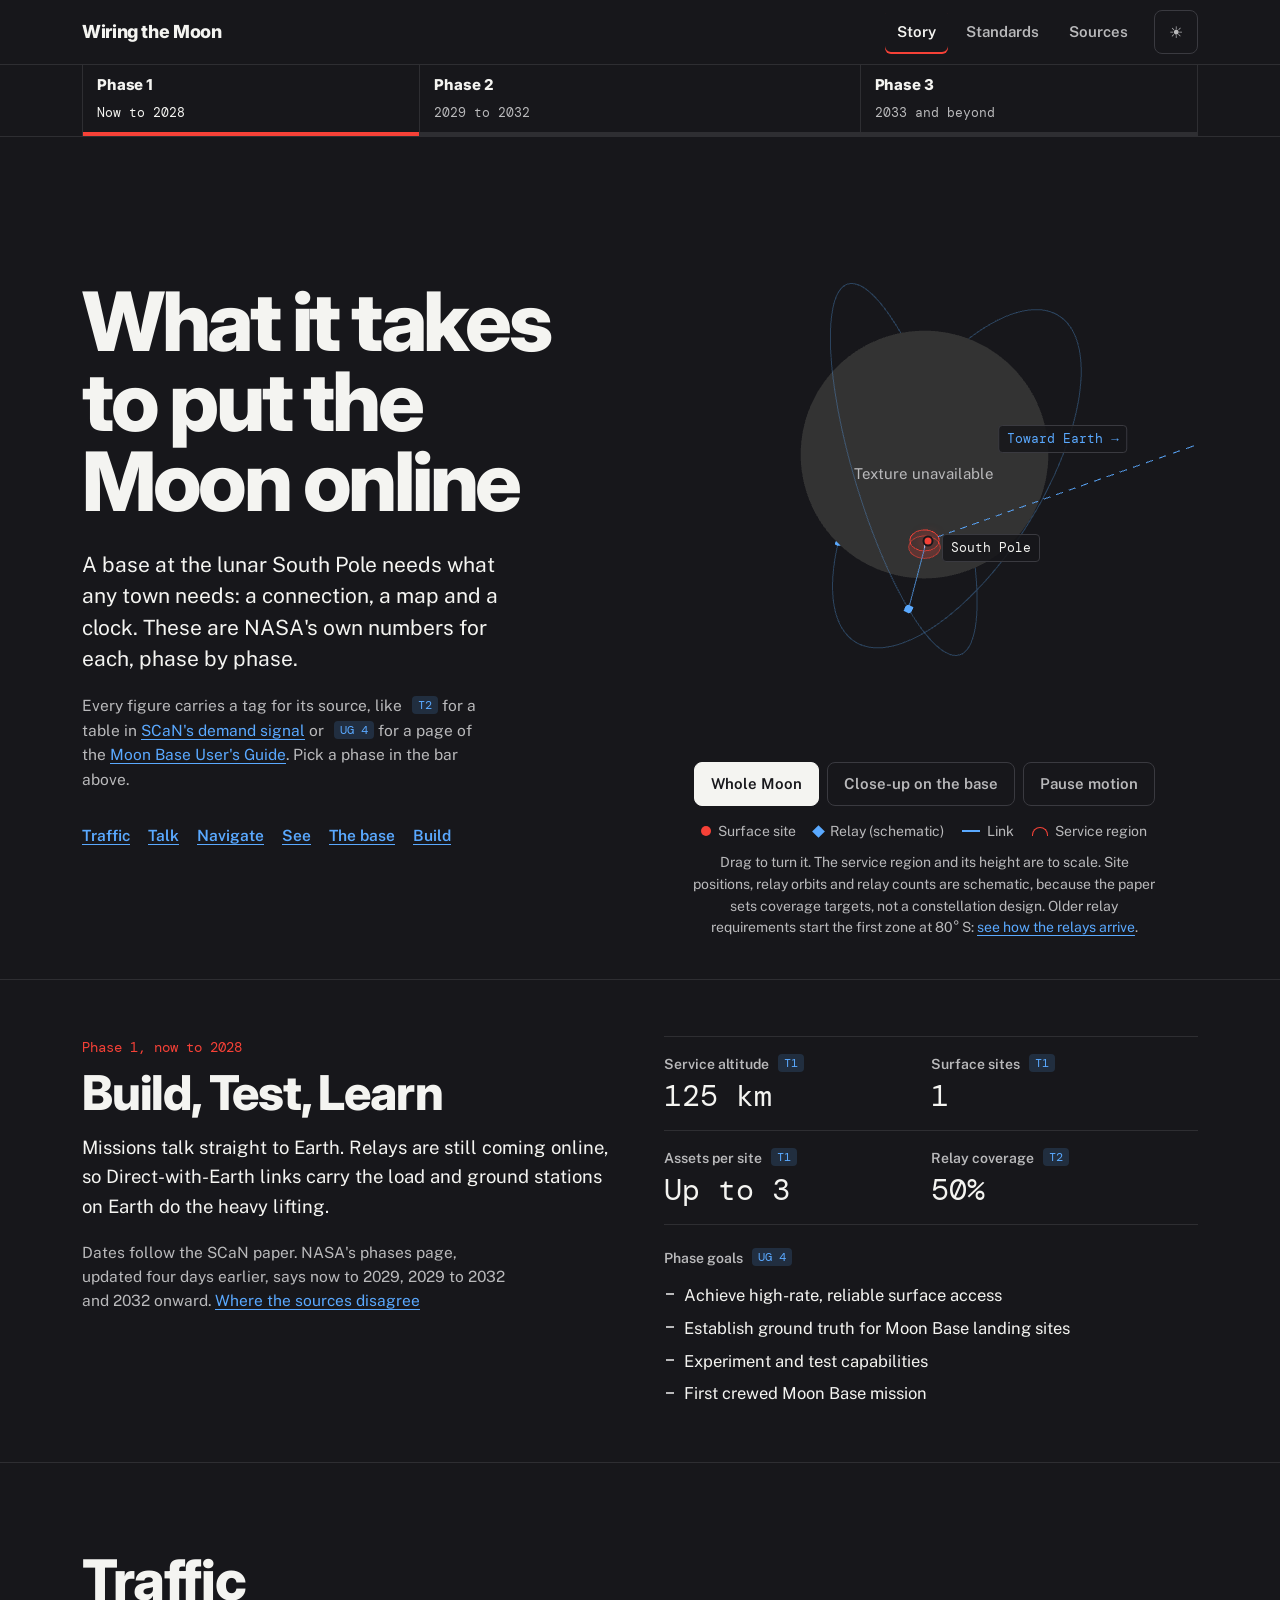
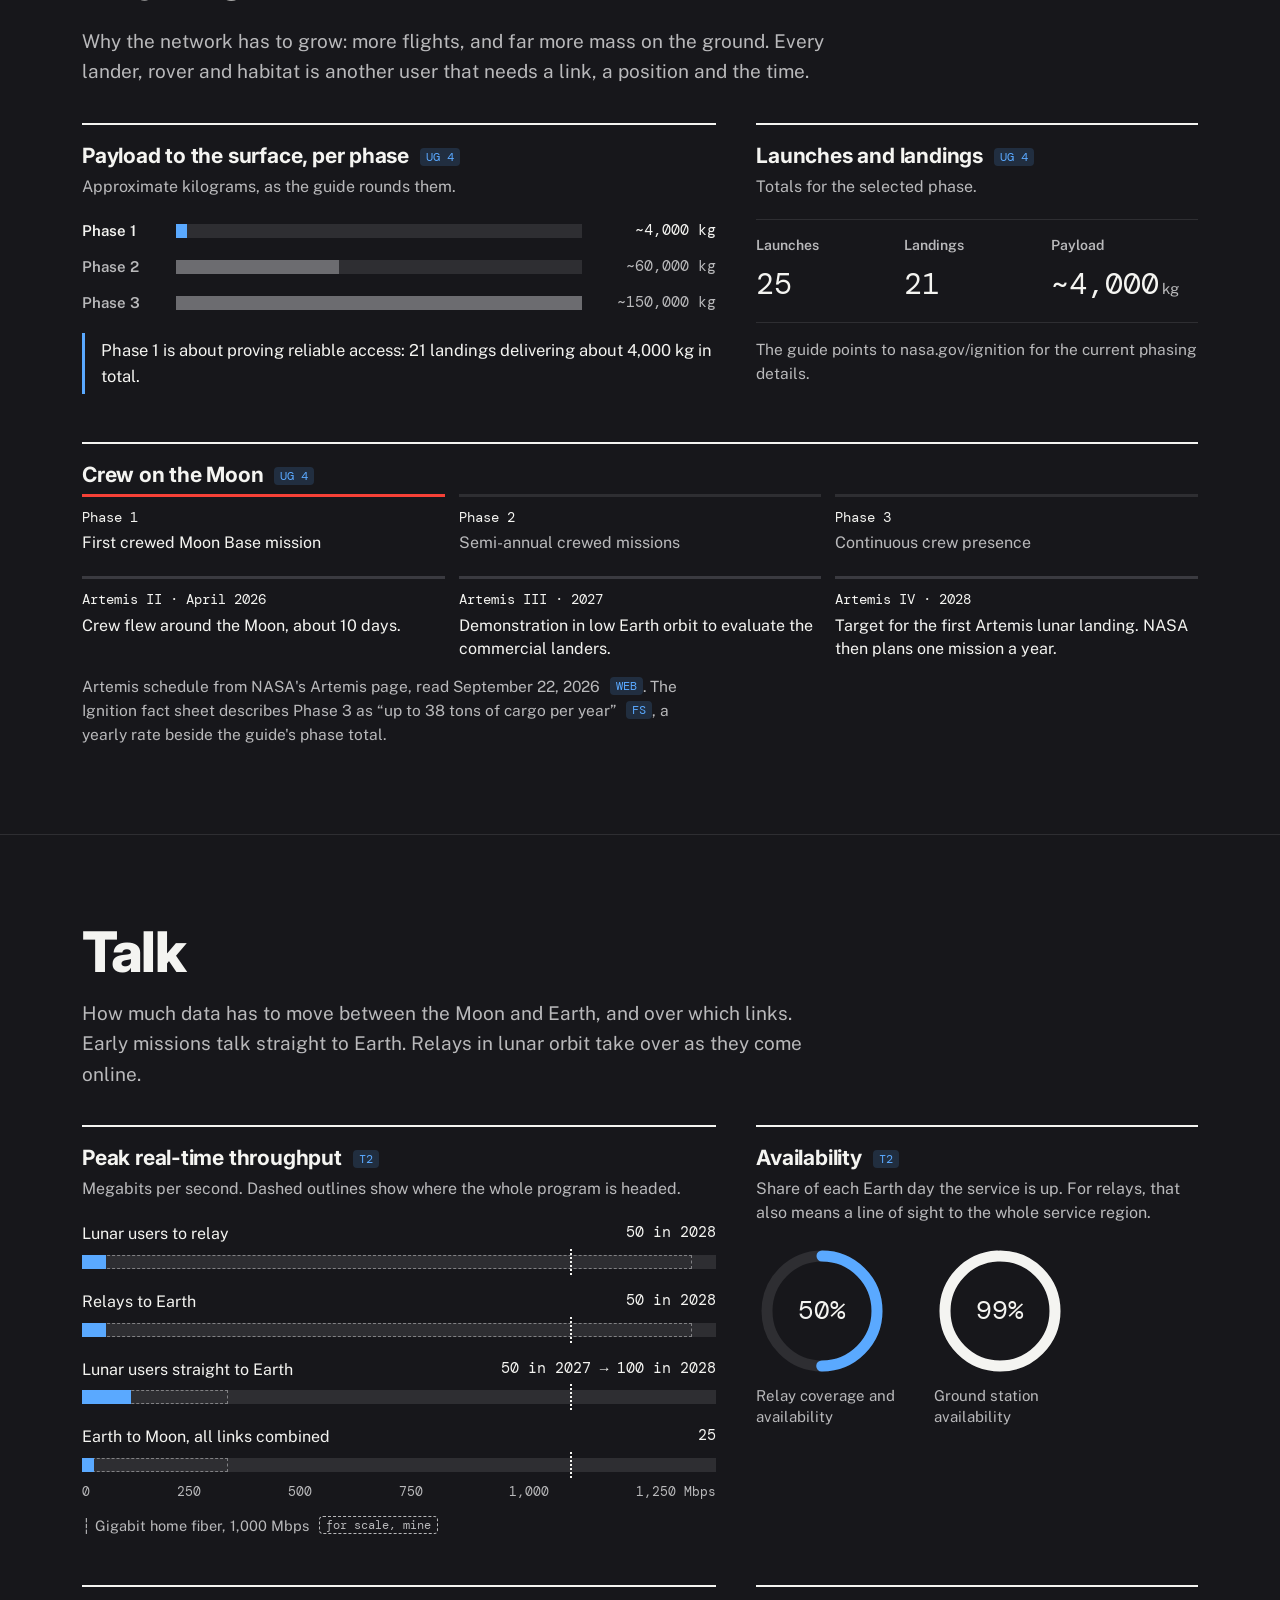
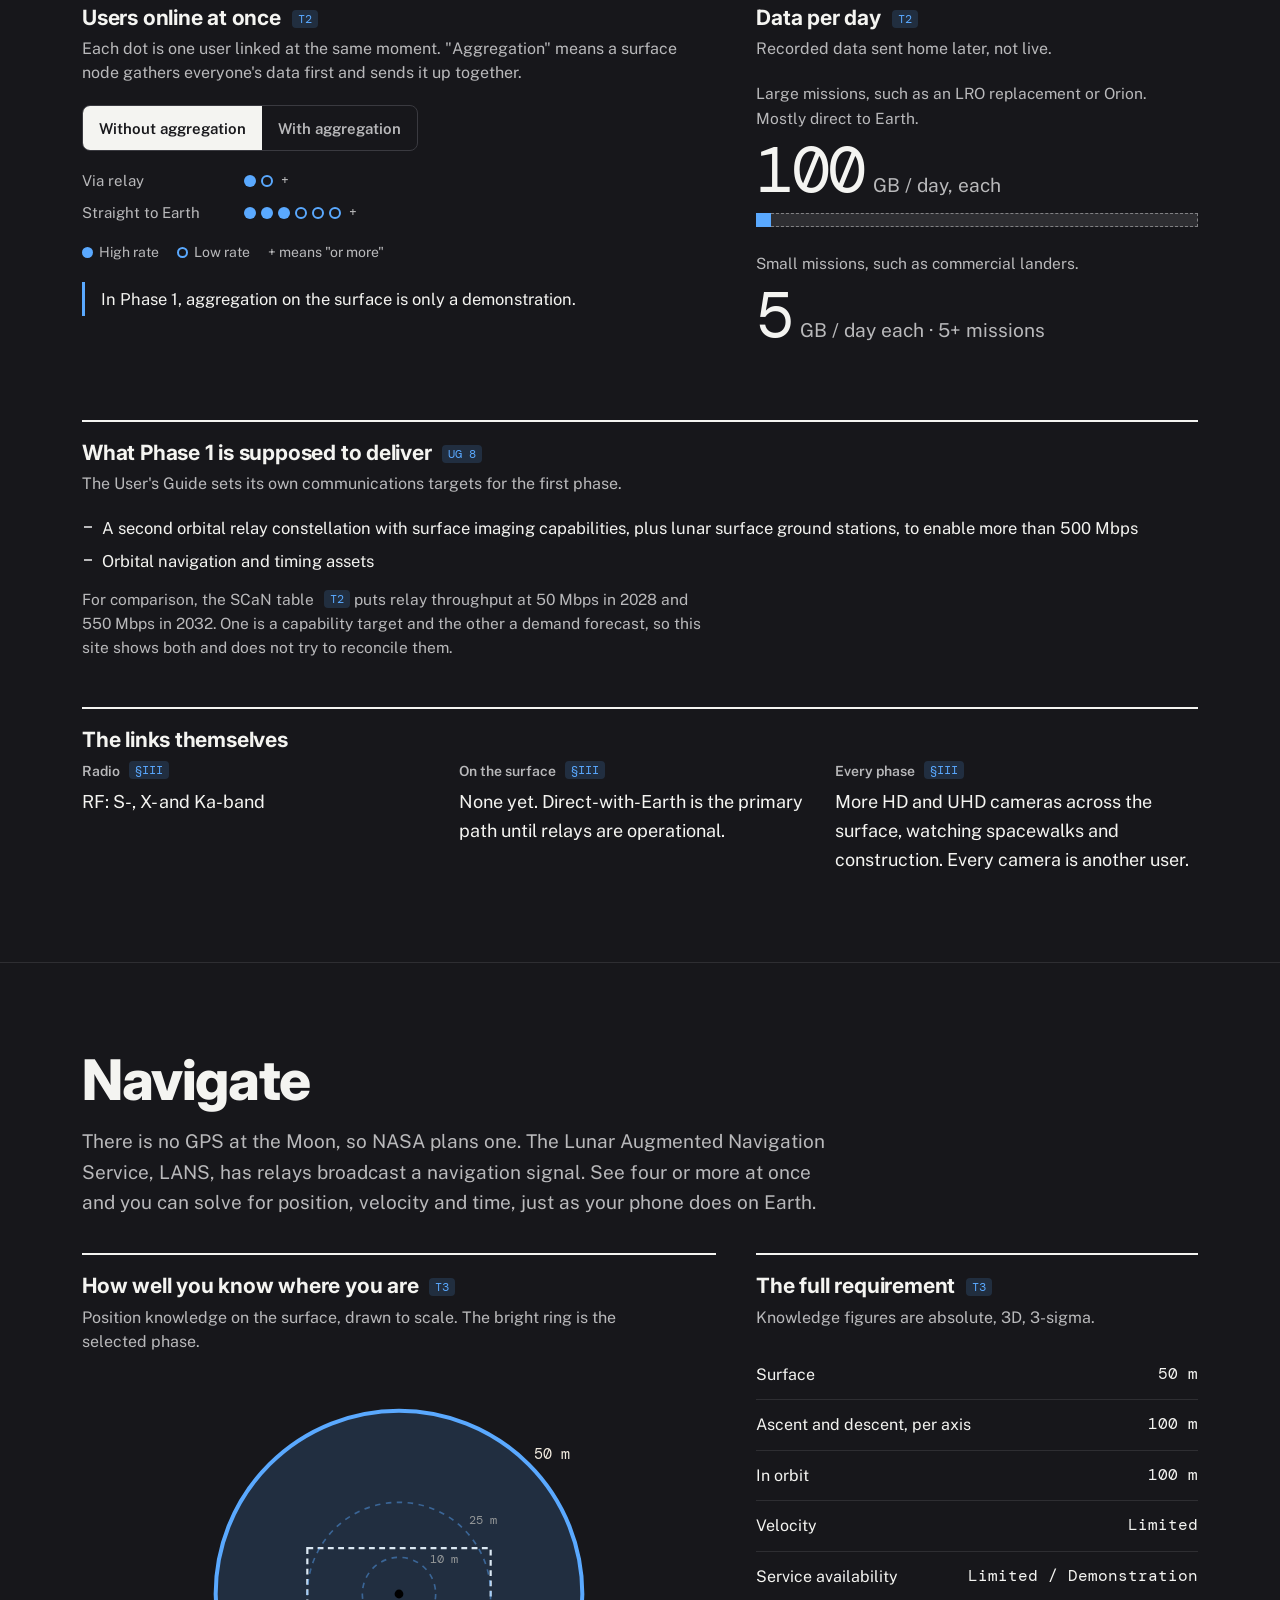
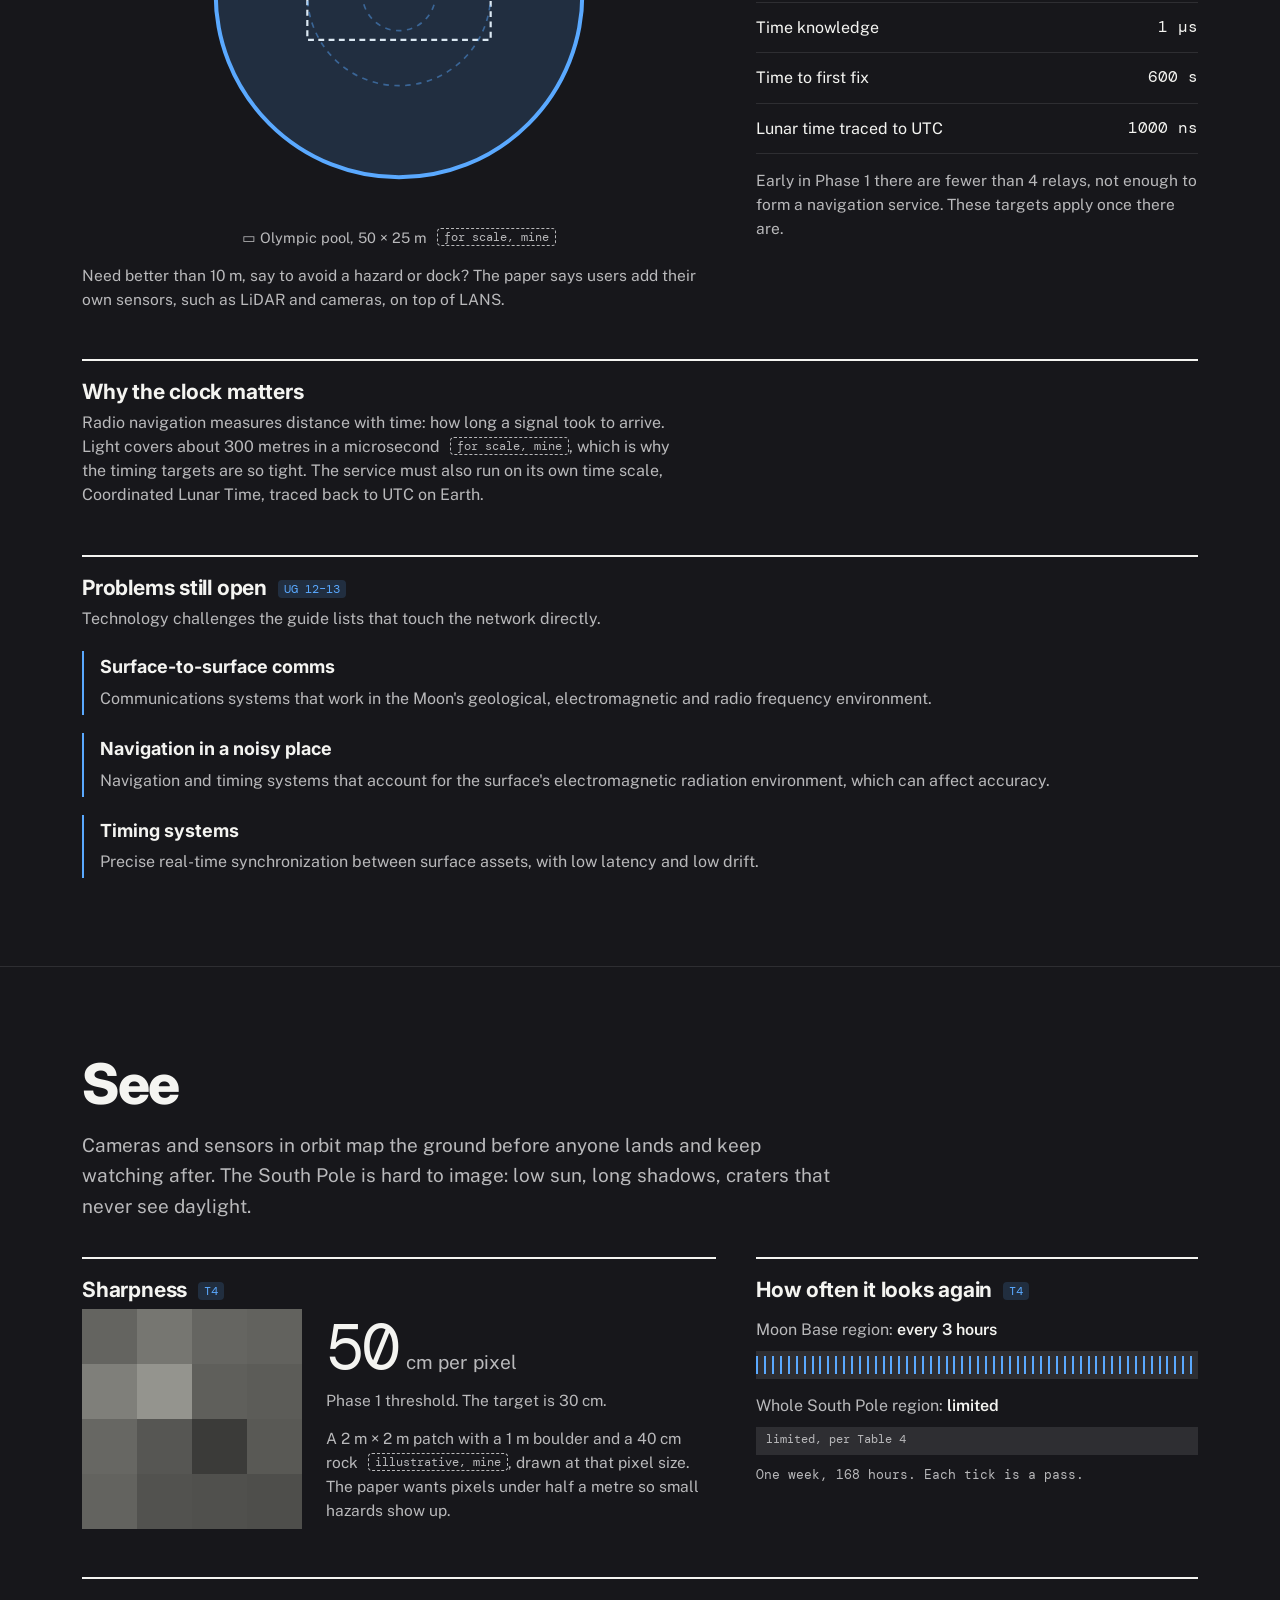
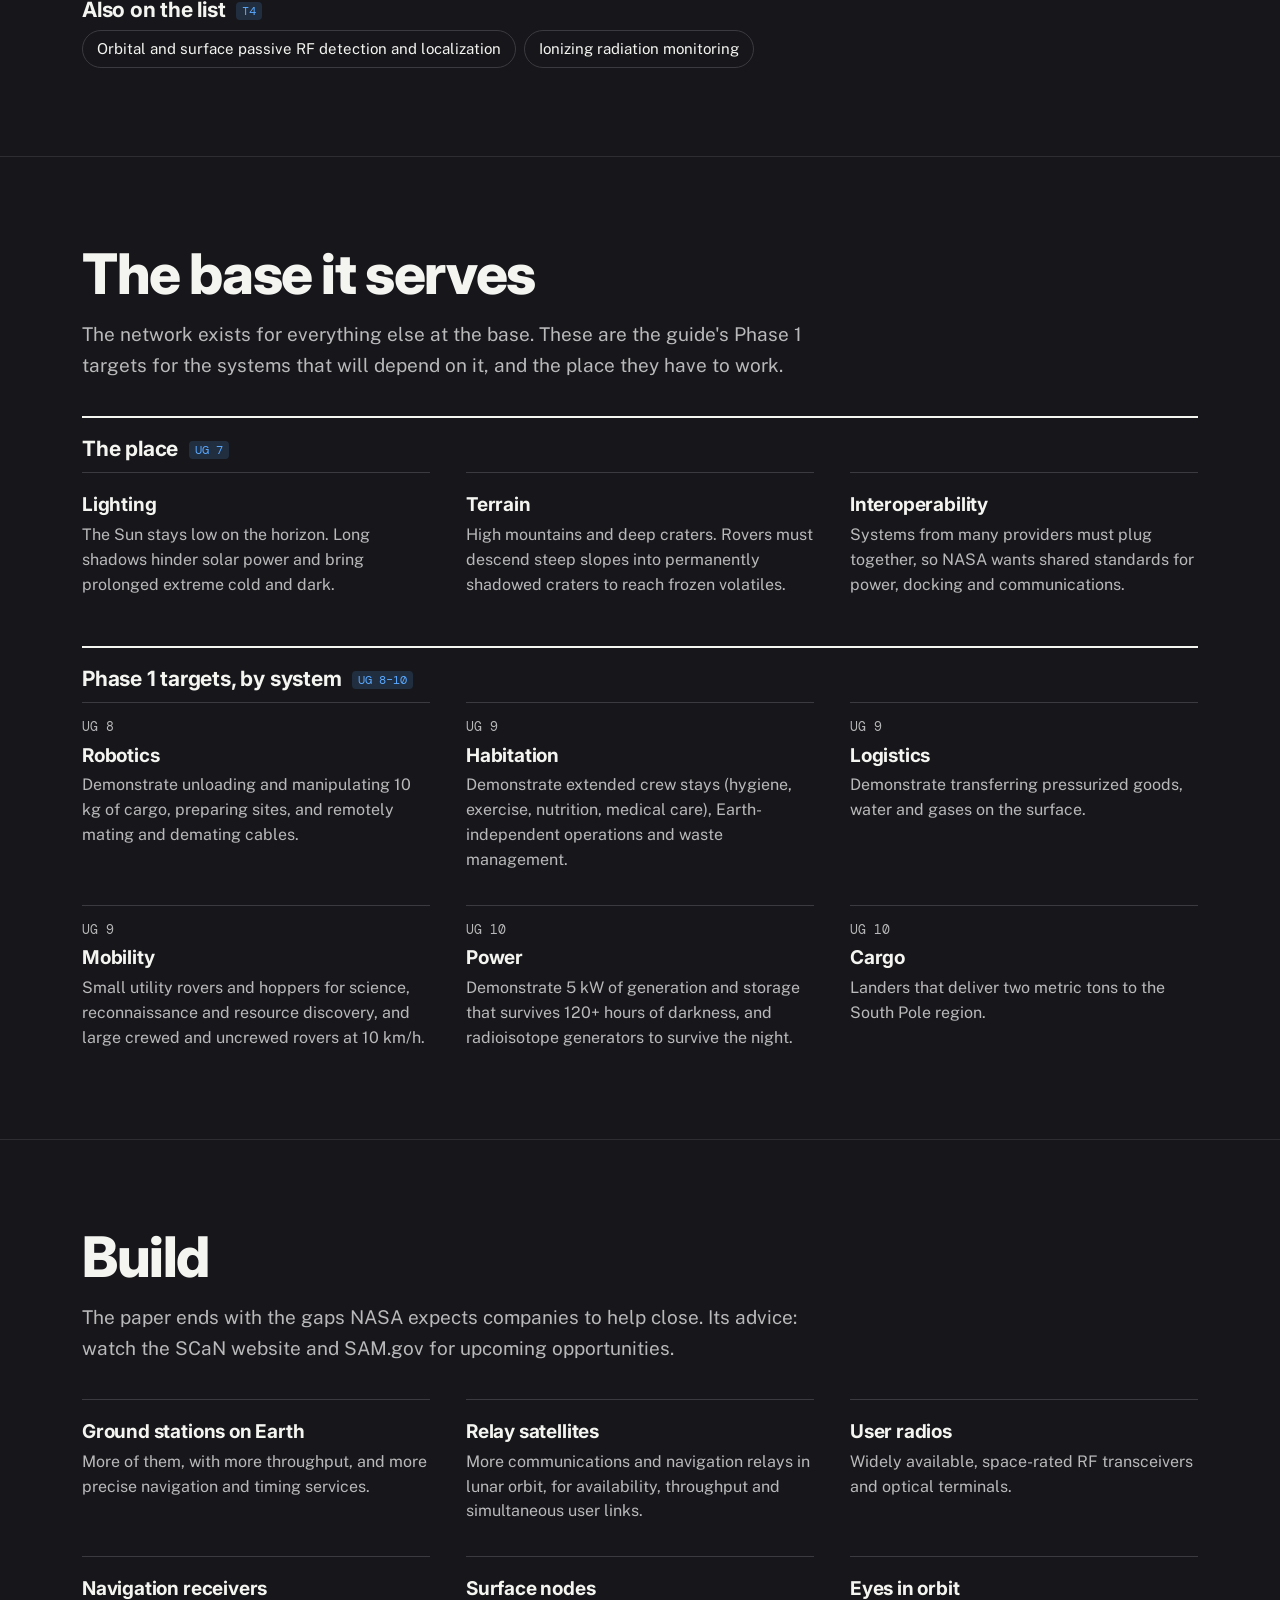
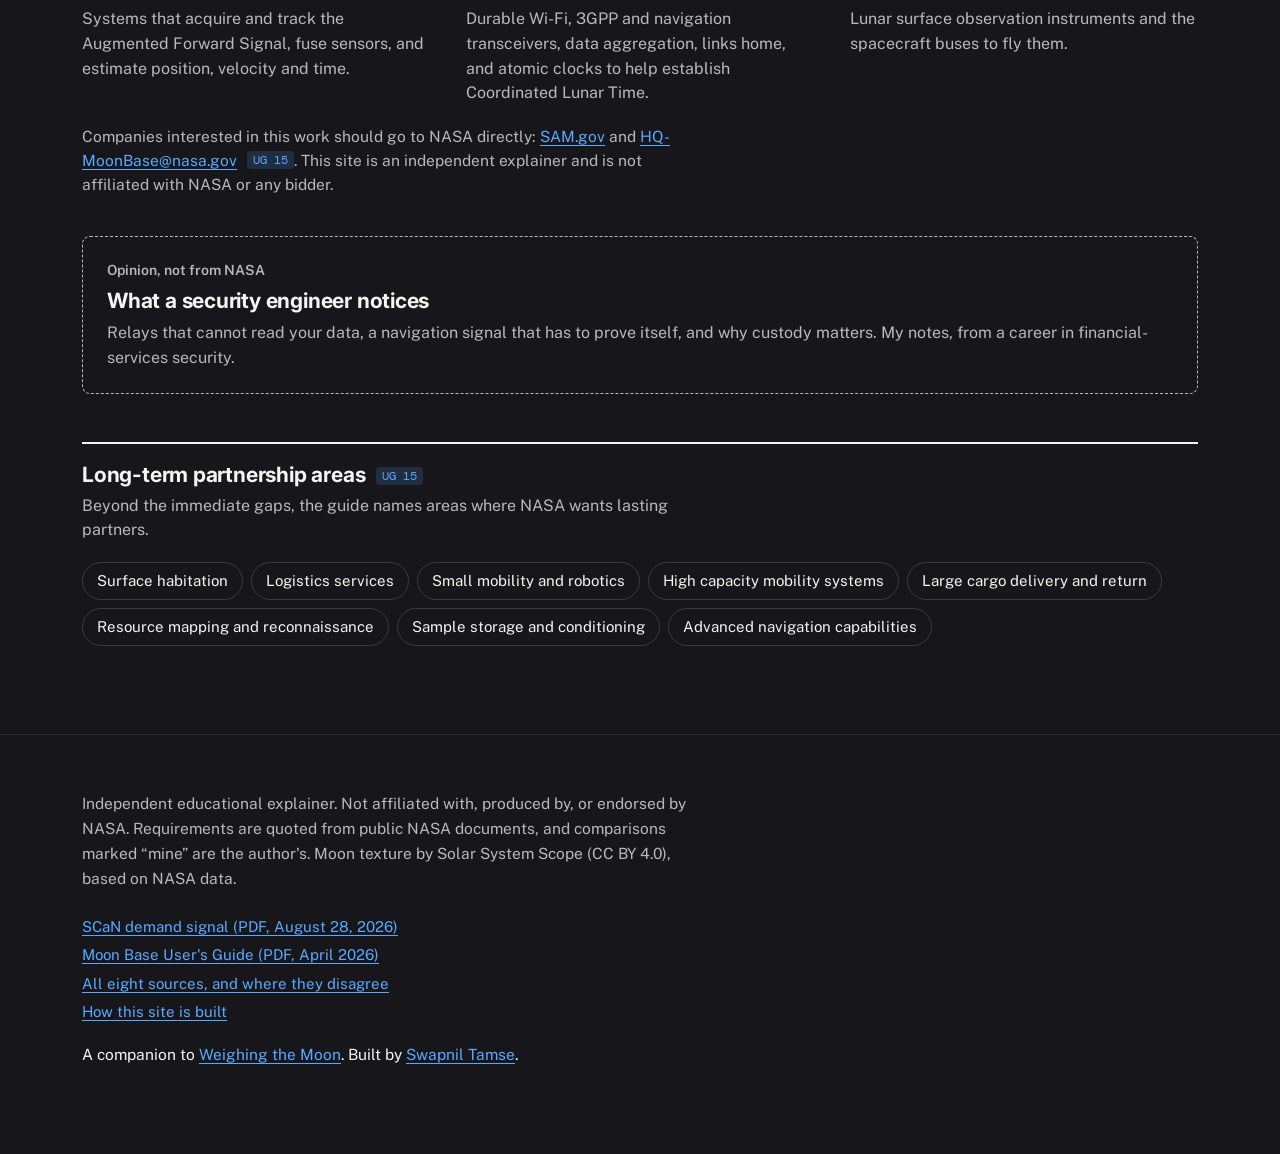
==== commit 7d1d5980: "globe: whole moon and close-up views, pause control, clearer labels" ====
--- a/index.html
+++ b/index.html
@@ -53,10 +53,15 @@
     </div>
     <div class="hero-globe">
       <div class="globe-holder">
-        <canvas id="globe" role="img" aria-label="The lunar South Pole, showing the service region, surface sites and relay satellites for the selected phase."></canvas>
+        <canvas id="globe" tabindex="0" role="img" aria-label="The lunar South Pole, showing the service region, surface sites and relay satellites for the selected phase."></canvas>
         <img class="fallimg" id="fallimg" src="assets/moon-surface.jpg" alt="">
         <div class="marklayer" id="marks"></div>
         <div class="loading" id="loading">Loading the Moon…</div>
+      </div>
+      <div class="globe-ctrls" role="group" aria-label="Globe view">
+        <button type="button" id="view-whole" aria-pressed="true">Whole Moon</button>
+        <button type="button" id="view-close" aria-pressed="false">Close-up on the base</button>
+        <button type="button" id="view-pause" class="pause" aria-pressed="false">Pause motion</button>
       </div>
       <div class="legend">
         <span class="lg-site"><i></i>Surface site</span>
@@ -64,7 +69,7 @@
         <span class="lg-link"><i></i>Link</span>
         <span class="lg-dome"><i></i>Service region</span>
       </div>
-      <p class="gcap">Service region and altitude are to scale. Site positions, relay orbits and relay counts are schematic, because the paper sets coverage targets, not a constellation design. Older relay requirements start the first zone at 80° S: <a href="standards/#relays">see how the relays arrive</a>.</p>
+      <p class="gcap">Drag to turn it. The service region and its height are to scale. Site positions, relay orbits and relay counts are schematic, because the paper sets coverage targets, not a constellation design. Older relay requirements start the first zone at 80° S: <a href="standards/#relays">see how the relays arrive</a>.</p>
     </div>
   </div>
 </section>
@@ -504,7 +509,11 @@
 /* ---------- Build ---------- */
 $('asks').innerHTML = D.asks.map((a, i) => `<div class="ask"><h3>${a.k}</h3><p>${a.d}</p></div>`).join('');
 
-/* ---------- Globe: the lunar South Pole ---------- */
+/* ---------- Globe: the lunar South Pole ----------
+   Two views. "Whole Moon" shows where the pole is, the relays circling and the
+   direction of Earth. "Close-up" flies down over the pole so the service region,
+   its height and the sites fill the frame. Motion can be paused (WCAG 2.2.2)
+   and starts paused when the system asks for reduced motion. */
 (function () {
   const canvas = $('globe'), holder = canvas.parentElement, marks = $('marks'), loading = $('loading');
   function fallback() { loading.style.display = 'none'; canvas.style.display = 'none'; marks.style.display = 'none'; $('fallimg').style.display = 'block'; }
@@ -513,7 +522,7 @@
 
   const R_MOON_KM = 1737.4;
   const scene = new THREE.Scene();
-  const camera = new THREE.PerspectiveCamera(30, 1, 0.01, 100);
+  const camera = new THREE.PerspectiveCamera(38, 1, 0.005, 100);
   const moonMat = new THREE.MeshBasicMaterial({ color: 0x333333 });
   scene.add(new THREE.Mesh(new THREE.SphereGeometry(1, 128, 96), moonMat));
 
@@ -525,71 +534,77 @@
     const u = 0.5 + lon / 360, phi = u * 2 * Math.PI, th = (90 - lat) * Math.PI / 180;
     return new THREE.Vector3(-Math.cos(phi) * Math.sin(th), Math.cos(th), Math.sin(phi) * Math.sin(th));
   }
+  const POLE = new THREE.Vector3(0, -1, 0);
 
   /* Service region, Table 1: latitude -84 to -90, from the surface up to the
-     phase's altitude. The dome is a spherical cap at radius 1 + alt/R, to scale. */
+     phase's altitude. A translucent cap at radius 1 + alt/R, to scale, with its
+     surface edge, its top edge, and one line showing the height. */
+  const RED = 0xf64137, BLUE = 0x5aa9ff;
   const capAng = (90 + D.region.latFrom) * Math.PI / 180;
-  const domeMat = new THREE.MeshBasicMaterial({ color: 0xf64137, transparent: true, opacity: 0.1, side: THREE.DoubleSide, depthWrite: false });
-  const dome = new THREE.Mesh(new THREE.SphereGeometry(1, 64, 12, 0, Math.PI * 2, Math.PI - capAng, capAng), domeMat);
-  scene.add(dome);
-  const ringPts = []; for (let i = 0; i <= 128; i++) ringPts.push(dir(D.region.latFrom, i / 128 * 360 - 180).multiplyScalar(1.001));
-  const ring = new THREE.Line(new THREE.BufferGeometry().setFromPoints(ringPts), new THREE.LineBasicMaterial({ color: 0xf64137, transparent: true, opacity: 0.9 }));
-  scene.add(ring);
-  /* The dome's rim, lifted to altitude, so the wall of the volume reads. */
-  const rimGeo = new THREE.BufferGeometry().setFromPoints(ringPts);
-  const rim = new THREE.Line(rimGeo, new THREE.LineBasicMaterial({ color: 0xf64137, transparent: true, opacity: 0.45 }));
-  scene.add(rim);
-  /* Vertical struts from the surface ring up to the rim, so the region reads
-     as a volume with a height rather than a disc floating over the pole. */
-  const wallBase = ringPts.filter((_, i) => i % 8 === 0);
-  const wall = new THREE.LineSegments(new THREE.BufferGeometry(), new THREE.LineBasicMaterial({ color: 0xf64137, transparent: true, opacity: 0.4 }));
-  scene.add(wall);
+  const dome = new THREE.Mesh(new THREE.SphereGeometry(1, 64, 16, 0, Math.PI * 2, Math.PI - capAng, capAng),
+    new THREE.MeshBasicMaterial({ color: RED, transparent: true, opacity: 0.16, side: THREE.DoubleSide, depthWrite: false }));
+  const ringPts = []; for (let i = 0; i <= 160; i++) ringPts.push(dir(D.region.latFrom, i / 160 * 360 - 180));
+  const ring = new THREE.Line(new THREE.BufferGeometry().setFromPoints(ringPts.map(p => p.clone().multiplyScalar(1.001))),
+    new THREE.LineBasicMaterial({ color: RED, transparent: true, opacity: 0.95 }));
+  const rim = new THREE.Line(new THREE.BufferGeometry().setFromPoints(ringPts), new THREE.LineBasicMaterial({ color: RED, transparent: true, opacity: 0.6 }));
+  const mast = new THREE.Line(new THREE.BufferGeometry().setFromPoints([POLE, POLE]), new THREE.LineBasicMaterial({ color: 0xf4f4f1, transparent: true, opacity: 0.9 }));
+  const wallGeo = new THREE.BufferGeometry();
+  const wallIdx = []; for (let i = 0; i < 160; i++) { const a = 2 * i, b = a + 1, c = a + 2, d = a + 3; wallIdx.push(a, c, b, b, c, d); }
+  wallGeo.setIndex(wallIdx);
+  const wall = new THREE.Mesh(wallGeo, new THREE.MeshBasicMaterial({ color: RED, transparent: true, opacity: 0.14, side: THREE.DoubleSide, depthWrite: false }));
   let wallR = 0;
-  function setWall(rr) { if (Math.abs(rr - wallR) < 1e-5) return; wallR = rr;
-    const pts = []; wallBase.forEach(q => { pts.push(q, q.clone().multiplyScalar(rr)); }); wall.geometry.setFromPoints(pts); }
+  function setWall(rr) {
+    if (Math.abs(rr - wallR) < 1e-5) return; wallR = rr;
+    const v = []; ringPts.forEach(q => { v.push(q.x, q.y, q.z, q.x * rr, q.y * rr, q.z * rr); });
+    wallGeo.setAttribute('position', new THREE.Float32BufferAttribute(v, 3)); wallGeo.computeBoundingSphere();
+  }
+  dome.material.opacity = 0.08;
+  scene.add(dome, wall, ring, rim, mast);
 
   /* Surface sites: schematic positions inside the region (the paper gives no coordinates). */
-  const SITES = [[-89.4, 20], [-88.3, 140], [-88.5, -100], [-86.6, 60], [-86.9, -160]];
-  const sites = SITES.map((ll, i) => {
-    const el = document.createElement('div'); el.className = 'mk site';
-    el.innerHTML = '<span class="d"></span>';
-    el.title = 'Surface site ' + (i + 1) + ' (schematic position)';
-    marks.appendChild(el);
-    return { p: dir(ll[0], ll[1]), el, a: 0 };
-  });
-  const regionEl = document.createElement('div'); regionEl.className = 'mk'; marks.appendChild(regionEl);
-  const earthEl = document.createElement('div'); earthEl.className = 'mk earth'; earthEl.innerHTML = '<span class="t">↗ To Earth</span>';
-  marks.appendChild(earthEl);
-  const EARTH = new THREE.Vector3(1, 0.02, 0).normalize();
-
-  /* Relays: schematic elliptical orbits with the slow, high end over the south,
-     the shape lunar relays use to linger over the pole. Counts per phase are
-     illustrative; the paper only says early Phase 1 has fewer than the 4 needed
-     for navigation. */
+  const SITES = [[-89.2, 20], [-87.9, 140], [-88.1, -100], [-86.4, 60], [-86.7, -160]];
+  const mk = (cls, html) => { const el = document.createElement('div'); el.className = 'mk ' + cls; el.innerHTML = html; marks.appendChild(el); return el; };
+  const sites = SITES.map((ll, i) => ({ p: dir(ll[0], ll[1]), el: mk('site', '<span class="d"></span>'), a: 0 }));
+  sites.forEach((s, i) => { s.el.title = 'Surface site ' + (i + 1) + ' (schematic position)'; });
+  const L = {
+    pole: mk('tag', '<span class="t">South Pole</span>'),
+    region: mk('tag above', '<span class="t"></span>'),
+    height: mk('tag', '<span class="t"></span>'),
+    relay: mk('tag relay', '<span class="t">Relay (schematic)</span>'),
+    earth: mk('tag earth', '<span class="t">Toward Earth →</span>')
+  };
+  const scaleEl = document.createElement('div'); scaleEl.className = 'scalebar'; scaleEl.innerHTML = '<i></i><span>100 km</span>'; holder.appendChild(scaleEl);
+  const EARTH = new THREE.Vector3(1, 0, 0);
+
+  /* Relays: schematic ellipses with the slow, high end over the south, the
+     shape lunar relays use to linger over the pole. Counts per phase are
+     illustrative; the paper only says early Phase 1 has fewer than the 4
+     needed for navigation. Kepler's equation sets the speed along each orbit. */
   const RELAYS_PER_PHASE = [2, 4, 6];
   const relays = [];
   for (let i = 0; i < 6; i++) {
-    const lon = i * 60 + 15, la = -45 * Math.PI / 180, lr = lon * Math.PI / 180;
+    const lr = (i * 60 + 25) * Math.PI / 180, la = -62 * Math.PI / 180;
     const apo = new THREE.Vector3(Math.cos(la) * Math.cos(lr), Math.sin(la), Math.cos(la) * Math.sin(lr)).normalize();
     const n = new THREE.Vector3(-Math.sin(lr), 0, Math.cos(lr));
     const b = new THREE.Vector3().crossVectors(n, apo).normalize();
-    const a = 1.34, e = 0.2, p = a * (1 - e * e);
+    const a = 1.5, e = 0.28, p = a * (1 - e * e);
     const pos = th => { const r = p / (1 - e * Math.cos(th)); return apo.clone().multiplyScalar(r * Math.cos(th)).add(b.clone().multiplyScalar(r * Math.sin(th))); };
-    const pts = []; for (let k = 0; k <= 160; k++) pts.push(pos(k / 160 * Math.PI * 2));
-    const orbit = new THREE.Line(new THREE.BufferGeometry().setFromPoints(pts), new THREE.LineBasicMaterial({ color: 0x5aa9ff, transparent: true, opacity: 0 }));
-    const sat = new THREE.Mesh(new THREE.OctahedronGeometry(0.022), new THREE.MeshBasicMaterial({ color: 0x5aa9ff, transparent: true, opacity: 0 }));
-    const link = new THREE.Line(new THREE.BufferGeometry().setFromPoints([new THREE.Vector3(), new THREE.Vector3()]), new THREE.LineBasicMaterial({ color: 0x5aa9ff, transparent: true, opacity: 0 }));
+    const pts = []; for (let k = 0; k <= 200; k++) pts.push(pos(k / 200 * Math.PI * 2));
+    const orbit = new THREE.Line(new THREE.BufferGeometry().setFromPoints(pts), new THREE.LineBasicMaterial({ color: BLUE, transparent: true, opacity: 0 }));
+    const sat = new THREE.Mesh(new THREE.OctahedronGeometry(0.035), new THREE.MeshBasicMaterial({ color: BLUE, transparent: true, opacity: 0 }));
+    const link = new THREE.Line(new THREE.BufferGeometry().setFromPoints([new THREE.Vector3(), new THREE.Vector3()]),
+      new THREE.LineBasicMaterial({ color: BLUE, transparent: true, opacity: 0 }));
     scene.add(orbit, sat, link);
-    relays.push({ pos, orbit, sat, link, M: i * 2.3, e, a: 0 });
+    relays.push({ pos, orbit, sat, link, M: i * 1.9, e, a: 0 });
   }
-  /* Kepler's equation, so relays really do dawdle at the high end of the orbit. */
   function trueAnomaly(M, e) { let E = M; for (let k = 0; k < 6; k++) E = E - (E - e * Math.sin(E) - M) / (1 - e * Math.cos(E)); return 2 * Math.atan2(Math.sqrt(1 + e) * Math.sin(E / 2), Math.sqrt(1 - e) * Math.cos(E / 2)); }
-  const dwe = new THREE.Line(new THREE.BufferGeometry().setFromPoints([sites[0].p.clone().multiplyScalar(1.002), sites[0].p.clone().add(EARTH.clone().multiplyScalar(3))]),
-    new THREE.LineDashedMaterial({ color: 0x5aa9ff, dashSize: 0.04, gapSize: 0.03, transparent: true, opacity: 0.8 }));
+  /* Direct-with-Earth: a dashed line from the base toward Earth, strongest in Phase 1. */
+  const dwe = new THREE.Line(new THREE.BufferGeometry().setFromPoints([sites[0].p.clone().multiplyScalar(1.002), sites[0].p.clone().add(EARTH.clone().multiplyScalar(4))]),
+    new THREE.LineDashedMaterial({ color: BLUE, dashSize: 0.05, gapSize: 0.04, transparent: true, opacity: 0.8 }));
   dwe.computeLineDistances(); scene.add(dwe);
 
-  let target = { alt: 125, sites: 1, sitesLabel: '1', relays: 2, dweOp: 0.9 }, cur = { alt: 125 };
-  onPhase(p => { target = { alt: p.region.alt, sites: p.region.sites, sitesLabel: p.region.sitesLabel, relays: RELAYS_PER_PHASE[p.n - 1], dweOp: p.n === 1 ? 0.9 : 0.4 }; });
+  let target = { alt: 125, sites: 1, relays: 2, dweOp: 0.9 }, cur = { alt: 125 };
+  onPhase(p => { target = { alt: p.region.alt, sites: p.region.sites, relays: RELAYS_PER_PHASE[p.n - 1], dweOp: p.n === 1 ? 0.9 : 0.35 }; });
 
   new THREE.TextureLoader().load('assets/moon-surface.jpg', t => {
     if ('SRGBColorSpace' in THREE) t.colorSpace = THREE.SRGBColorSpace;
@@ -597,59 +612,111 @@
     moonMat.map = t; moonMat.color.set(0xffffff); moonMat.needsUpdate = true; loading.style.display = 'none';
   }, undefined, () => { loading.textContent = 'Texture unavailable'; });
 
-  /* Camera circles the pole: azimuth drifts, elevation is fixed low enough to see
-     the dome in profile and high enough to see the sites. Drag to turn. */
-  let az = 0.6, dragging = false, px = 0, hold = 0;
-  const reduced = window.__reducedMotion;
-  canvas.addEventListener('pointerdown', e => { dragging = true; px = e.clientX; hold = Date.now() + 8000; canvas.setPointerCapture(e.pointerId); });
-  canvas.addEventListener('pointermove', e => { if (!dragging) return; az -= (e.clientX - px) * 0.008; px = e.clientX; });
+  /* ---- Camera: orbit around a target, eased between two presets ---- */
+  const VIEWS = {
+    whole: { tx: 0, ty: -0.25, tz: 0, dist: 6.3, el: -0.88, fov: 38 },
+    close: { tx: 0, ty: -1.02, tz: 0, dist: 0.9, el: -0.92, fov: 40 }
+  };
+  let view = 'whole', az = 0.9, el = VIEWS.whole.el, cam = Object.assign({}, VIEWS.whole);
+  let paused = !!window.__reducedMotion, dragging = false, px = 0, py = 0;
+
+  const btnWhole = $('view-whole'), btnClose = $('view-close'), btnPause = $('view-pause');
+  function setView(v) {
+    view = v; el = VIEWS[v].el;
+    [[btnWhole, 'whole'], [btnClose, 'close']].forEach(([b, k]) => b && b.setAttribute('aria-pressed', String(k === v)));
+    canvas.setAttribute('aria-label', v === 'whole'
+      ? 'The whole Moon, tilted to show the South Pole, with relay satellites circling and linking to the base.'
+      : 'Close-up of the lunar South Pole service region, showing its height and the surface sites.');
+  }
+  function setPaused(pz) {
+    paused = pz;
+    if (btnPause) { btnPause.setAttribute('aria-pressed', String(pz)); btnPause.textContent = pz ? 'Play motion' : 'Pause motion'; }
+  }
+  btnWhole && btnWhole.addEventListener('click', () => setView('whole'));
+  btnClose && btnClose.addEventListener('click', () => setView('close'));
+  btnPause && btnPause.addEventListener('click', () => setPaused(!paused));
+  setView('whole'); setPaused(paused);
+
+  canvas.addEventListener('pointerdown', e => { dragging = true; px = e.clientX; py = e.clientY; canvas.setPointerCapture(e.pointerId); });
+  canvas.addEventListener('pointermove', e => {
+    if (!dragging) return;
+    az -= (e.clientX - px) * 0.008; el = Math.max(-1.45, Math.min(0.35, el - (e.clientY - py) * 0.006));
+    px = e.clientX; py = e.clientY;
+  });
   addEventListener('pointerup', () => { dragging = false; });
-
-  const tmp = new THREE.Vector3();
+  canvas.addEventListener('keydown', e => {
+    const k = e.key; let used = true;
+    if (k === 'ArrowLeft') az += 0.15; else if (k === 'ArrowRight') az -= 0.15;
+    else if (k === 'ArrowUp') el = Math.max(-1.45, el - 0.1); else if (k === 'ArrowDown') el = Math.min(0.35, el + 0.1);
+    else if (k === 'Enter' || k === ' ') setView(view === 'whole' ? 'close' : 'whole');
+    else used = false;
+    if (used) e.preventDefault();
+  });
+
+  const tmp = new THREE.Vector3(), tgt = new THREE.Vector3();
+  const toPx = (v, w, h) => { const q = v.clone().project(camera); return { x: (q.x * .5 + .5) * w, y: (-q.y * .5 + .5) * h, z: q.z }; };
+  const place = (el, p, op) => { el.style.left = p.x + 'px'; el.style.top = p.y + 'px'; el.style.opacity = op; };
+  const visible = (pt, camPos) => pt.clone().normalize().dot(tmp.copy(camPos).sub(pt).normalize()) > 0.02;
   let lastT = performance.now();
+
   function loop(now) {
     const dt = Math.min(0.05, (now - lastT) / 1000); lastT = now;
-    if (!dragging && !reduced && Date.now() > hold) az += dt * 0.05;
-    const dist = 2.9, el = -1.0;  /* elevation (radians) below the equator: about 60° */
-    camera.position.set(Math.cos(az) * Math.cos(el) * dist, Math.sin(el) * dist, Math.sin(az) * Math.cos(el) * dist);
-    camera.lookAt(0, -0.82, 0);
-
-    const k = 1 - Math.pow(0.02, dt);
+    const k = 1 - Math.pow(0.02, dt), kc = 1 - Math.pow(0.08, dt);
+    if (!paused && !dragging) az += dt * (view === 'whole' ? 0.07 : 0.035);
+
+    const V = VIEWS[view];
+    ['tx', 'ty', 'tz', 'dist', 'fov'].forEach(key => { cam[key] += (V[key] - cam[key]) * kc; });
+    cam.el += (el - cam.el) * kc;
+    tgt.set(cam.tx, cam.ty, cam.tz);
+    camera.position.set(tgt.x + Math.cos(az) * Math.cos(cam.el) * cam.dist, tgt.y + Math.sin(cam.el) * cam.dist, tgt.z + Math.sin(az) * Math.cos(cam.el) * cam.dist);
+    camera.fov = cam.fov; camera.updateProjectionMatrix(); camera.lookAt(tgt);
+
     cur.alt += (target.alt - cur.alt) * k;
     const rr = 1 + cur.alt / R_MOON_KM;
     dome.scale.setScalar(rr); rim.scale.setScalar(rr); setWall(rr);
+    mast.geometry.setFromPoints([POLE, POLE.clone().multiplyScalar(rr)]);
     dwe.material.opacity += (target.dweOp - dwe.material.opacity) * k;
 
+    const closeness = Math.max(0, Math.min(1, (VIEWS.whole.dist - cam.dist) / (VIEWS.whole.dist - VIEWS.close.dist)));   /* 0 whole .. 1 close */
+    const poleAt = toPx(POLE, holder.clientWidth, holder.clientHeight);
+    const w = holder.clientWidth, h = holder.clientHeight;
+    let relayLabelAt = null;
     relays.forEach((r, i) => {
       const want = i < target.relays ? 1 : 0; r.a += (want - r.a) * k;
-      if (!reduced) r.M += dt * 0.16;
+      if (!paused) r.M += dt * 0.22;
       /* pos() measures from apoapsis; Kepler's angle is from periapsis, hence + π. */
       const p = r.pos(trueAnomaly(r.M % (Math.PI * 2), r.e) + Math.PI);
-      r.sat.position.copy(p); r.sat.material.opacity = r.a; r.orbit.material.opacity = 0.22 * r.a;
-      /* A link is drawn only when the relay is above the site's horizon. */
+      r.sat.position.copy(p); r.sat.material.opacity = r.a;
+      r.orbit.material.opacity = 0.3 * r.a * (1 - 0.9 * closeness);
       let best = null, bestDot = 0.05;
       sites.forEach((s, j) => { if (j >= target.sites) return; const d = tmp.copy(p).sub(s.p).normalize().dot(s.p); if (d > bestDot) { bestDot = d; best = s; } });
-      if (best) { r.link.geometry.setFromPoints([best.p.clone().multiplyScalar(1.002), p]); r.link.material.opacity = 0.55 * r.a; }
+      if (best) { r.link.geometry.setFromPoints([best.p.clone().multiplyScalar(1.002), p]); r.link.material.opacity = 0.7 * r.a; }
       else r.link.material.opacity = 0;
+      if (r.a > 0.9 && !relayLabelAt && visible(p, camera.position)) { const q = toPx(p, w, h); if (q.x > 40 && q.x < w - 150 && q.y > 20 && q.y < h - 20 && Math.hypot(q.x - poleAt.x, q.y - poleAt.y) > 110) relayLabelAt = q; }
     });
 
-    const w = holder.clientWidth, h = holder.clientHeight;
-    const camDir = camera.position.clone().normalize();
     sites.forEach((s, i) => {
       const want = i < target.sites ? 1 : 0; s.a += (want - s.a) * k;
-      const q = s.p.clone().multiplyScalar(1.004).project(camera);
-      const facing = s.p.dot(tmp.copy(camera.position).sub(s.p).normalize());
-      s.el.style.left = (q.x * .5 + .5) * w + 'px'; s.el.style.top = (-q.y * .5 + .5) * h + 'px';
-      s.el.style.opacity = facing > 0 ? s.a : 0;
+      place(s.el, toPx(s.p.clone().multiplyScalar(1.003), w, h), visible(s.p, camera.position) ? s.a : 0);
+      s.el.style.setProperty('--sz', (7 + 5 * closeness) + 'px');
     });
-    /* Label sits just under the lowest on-screen point of the surface ring. */
-    let best = null; for (let i = 0; i < 360; i += 15) { const c = dir(D.region.latFrom, i - 180).project(camera); if (!best || c.y < best.y) best = c; }
-    regionEl.innerHTML = `<span class="t">Service region, ${target.alt} km up</span>`;
-    regionEl.style.transform = 'translate(-50%,10px)';
-    regionEl.style.left = (best.x * .5 + .5) * w + 'px'; regionEl.style.top = (-best.y * .5 + .5) * h + 'px';
-    const eq = sites[0].p.clone().add(EARTH.clone().multiplyScalar(0.55)).project(camera);
-    earthEl.style.left = (eq.x * .5 + .5) * w + 'px'; earthEl.style.top = (-eq.y * .5 + .5) * h + 'px';
-    earthEl.style.opacity = (eq.z < 1 && Math.abs(eq.x) < 0.92 && Math.abs(eq.y) < 0.92) ? dwe.material.opacity : 0;
+
+    /* Labels: the pole in the whole view; the region, its height and a scale bar up close. */
+    const poleQ = toPx(POLE.clone().multiplyScalar(rr), w, h);
+    place(L.pole, poleQ, 1 - closeness);
+    L.region.querySelector('.t').textContent = 'Service region, 84° S to the pole';
+    let top = null; for (let i = 0; i < 360; i += 10) { const q = toPx(dir(D.region.latFrom, i - 180).multiplyScalar(rr), w, h); if (!top || q.y < top.y) top = q; }
+    place(L.region, top, closeness);
+    L.height.querySelector('.t').textContent = `${target.alt} km up`;
+    place(L.height, toPx(POLE.clone().multiplyScalar(1 + (rr - 1) / 2), w, h), closeness);
+    if (relayLabelAt) place(L.relay, relayLabelAt, 1 - closeness); else L.relay.style.opacity = 0;
+    const eq = toPx(EARTH.clone().multiplyScalar(1.12).add(new THREE.Vector3(0, -0.45, 0)), w, h);
+    const earthFacing = EARTH.dot(tmp.copy(camera.position).normalize()) > -0.15;
+    place(L.earth, eq, earthFacing ? (1 - closeness) * Math.min(1, dwe.material.opacity + 0.3) : 0);
+    /* 100 km bar, measured on the surface at the pole. */
+    const a1 = toPx(dir(-89.9, 0), w, h), a2 = toPx(dir(-89.9 + 100 / R_MOON_KM * 180 / Math.PI, 0), w, h);
+    scaleEl.querySelector('i').style.width = Math.max(10, Math.hypot(a2.x - a1.x, a2.y - a1.y)) + 'px';
+    scaleEl.style.opacity = closeness > 0.8 ? 1 : 0;
 
     renderer.render(scene, camera);
     requestAnimationFrame(loop);
--- a/assets/moonbase.css
+++ b/assets/moonbase.css
@@ -31,18 +31,31 @@
 
 /* ---------- Globe ---------- */
 .globe-holder{position:relative;width:100%;aspect-ratio:1/1;max-width:600px;margin:0 auto}
-#globe{width:100%;height:100%;display:block;cursor:grab;touch-action:pan-y;
-  -webkit-mask-image:radial-gradient(closest-side,#000 84%,transparent);mask-image:radial-gradient(closest-side,#000 84%,transparent)}
+#globe{width:100%;height:100%;display:block;cursor:grab;touch-action:pan-y;border-radius:8px}
 #globe:active{cursor:grabbing}
 .globe-holder .loading{position:absolute;inset:0;display:grid;place-items:center;font-size:15px;color:var(--gray)}
 .fallimg{position:absolute;inset:0;width:100%;height:100%;object-fit:cover;border-radius:50%;display:none;opacity:.85}
 .marklayer{position:absolute;inset:0;pointer-events:none;overflow:hidden;z-index:5}
 .mk{position:absolute;transform:translate(-50%,-50%);display:flex;align-items:center;gap:6px;transition:opacity .5s;
   font-family:var(--mono);font-size:12px;color:#f4f4f1;white-space:nowrap}
-.mk .d{width:11px;height:11px;border-radius:50%;background:#f64137;box-shadow:0 0 0 2px #17171b,0 0 12px 2px rgba(246,65,55,.55);flex:none}
+.mk .d{width:var(--sz,11px);height:var(--sz,11px);border-radius:50%;background:#f64137;box-shadow:0 0 0 2px #17171b,0 0 12px 2px rgba(246,65,55,.55);flex:none}
 .mk.site .t{display:none}
 .mk .t{background:rgba(23,23,27,.88);padding:3px 8px;border-radius:4px;border:1px solid #3a3a40}
 .mk.earth .t{color:#5aa9ff}
+.mk.tag{transform:translate(16px,-50%);transition:opacity .35s}
+.mk.tag .t{font-size:12.5px}
+.mk.relay{transform:translate(12px,-120%)}
+.mk.above{transform:translate(-50%,-160%)}
+.mk.relay .t{color:#5aa9ff}
+.mk.earth{transform:translate(-50%,-50%)}
+.scalebar{position:absolute;left:16px;bottom:16px;z-index:6;display:flex;align-items:center;gap:8px;font-family:var(--mono);font-size:12px;
+  color:#f4f4f1;transition:opacity .35s;pointer-events:none}
+.scalebar i{display:block;height:6px;border:2px solid #f4f4f1;border-top:0}
+.globe-ctrls{display:flex;flex-wrap:wrap;gap:8px;justify-content:center;margin-top:14px}
+.globe-ctrls button{font:600 15px var(--body);min-height:44px;padding:8px 16px;border-radius:8px;border:1px solid var(--line);
+  background:transparent;color:var(--gray);cursor:pointer}
+.globe-ctrls button:hover{color:var(--bone);border-color:var(--gray)}
+.globe-ctrls button[aria-pressed="true"]:not(.pause){background:var(--bone);color:var(--carbon);border-color:var(--bone)}
 .legend{display:flex;gap:8px 18px;flex-wrap:wrap;justify-content:center;margin-top:14px;font-size:14px;color:var(--gray)}
 .legend span{display:inline-flex;align-items:center;gap:7px}
 .legend i{display:inline-block;flex:none}
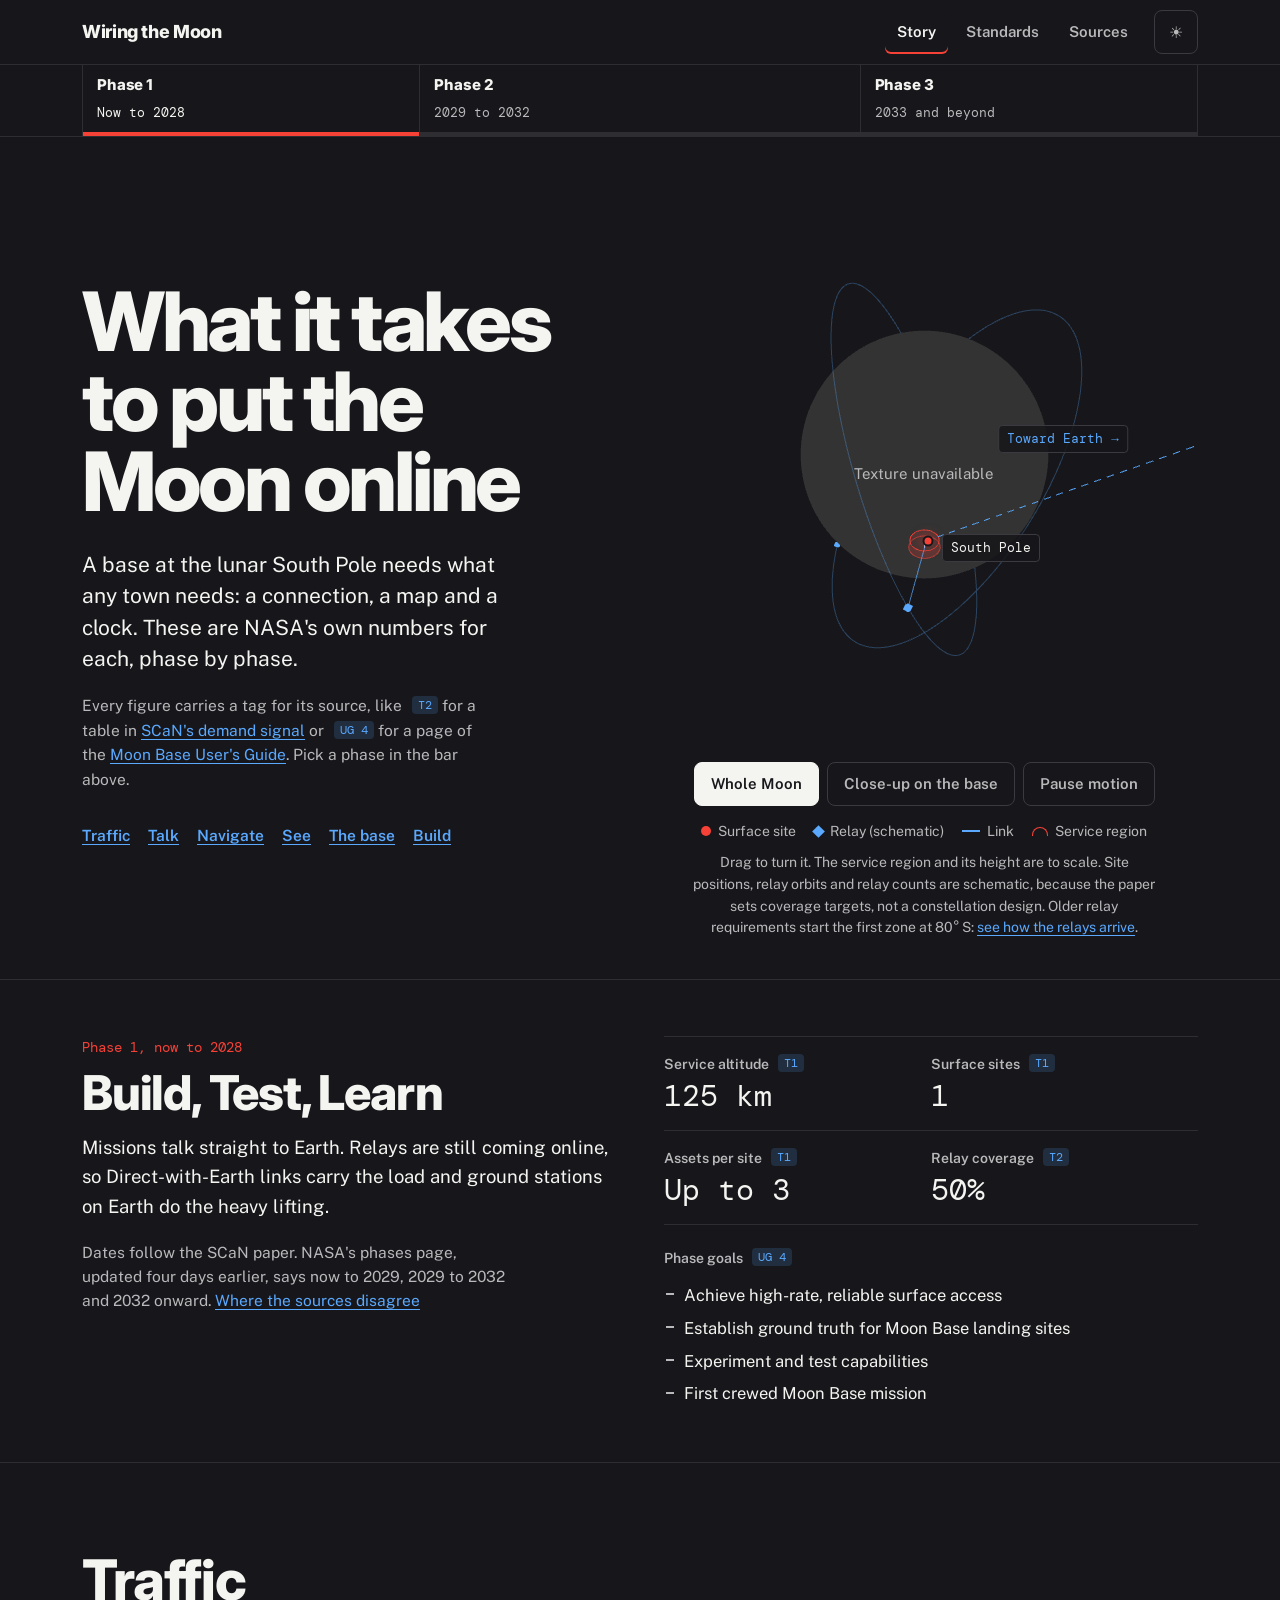
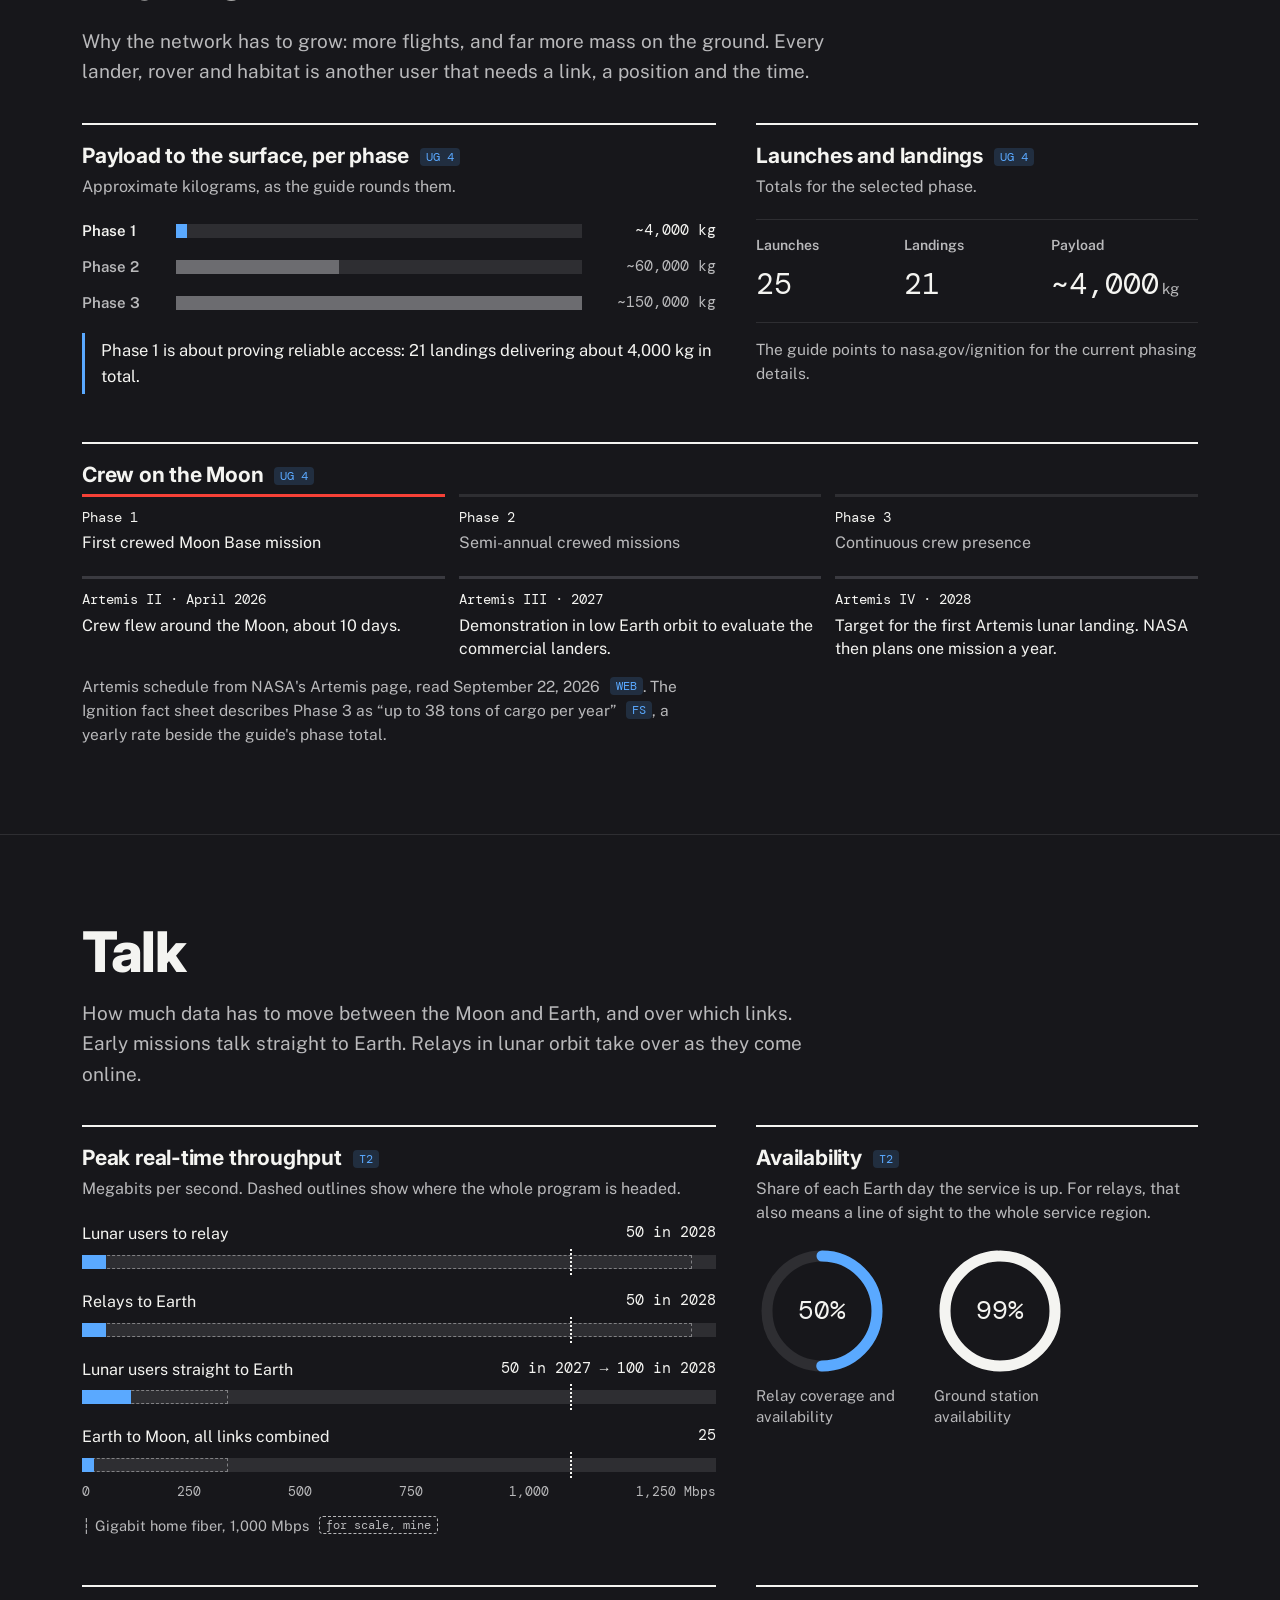
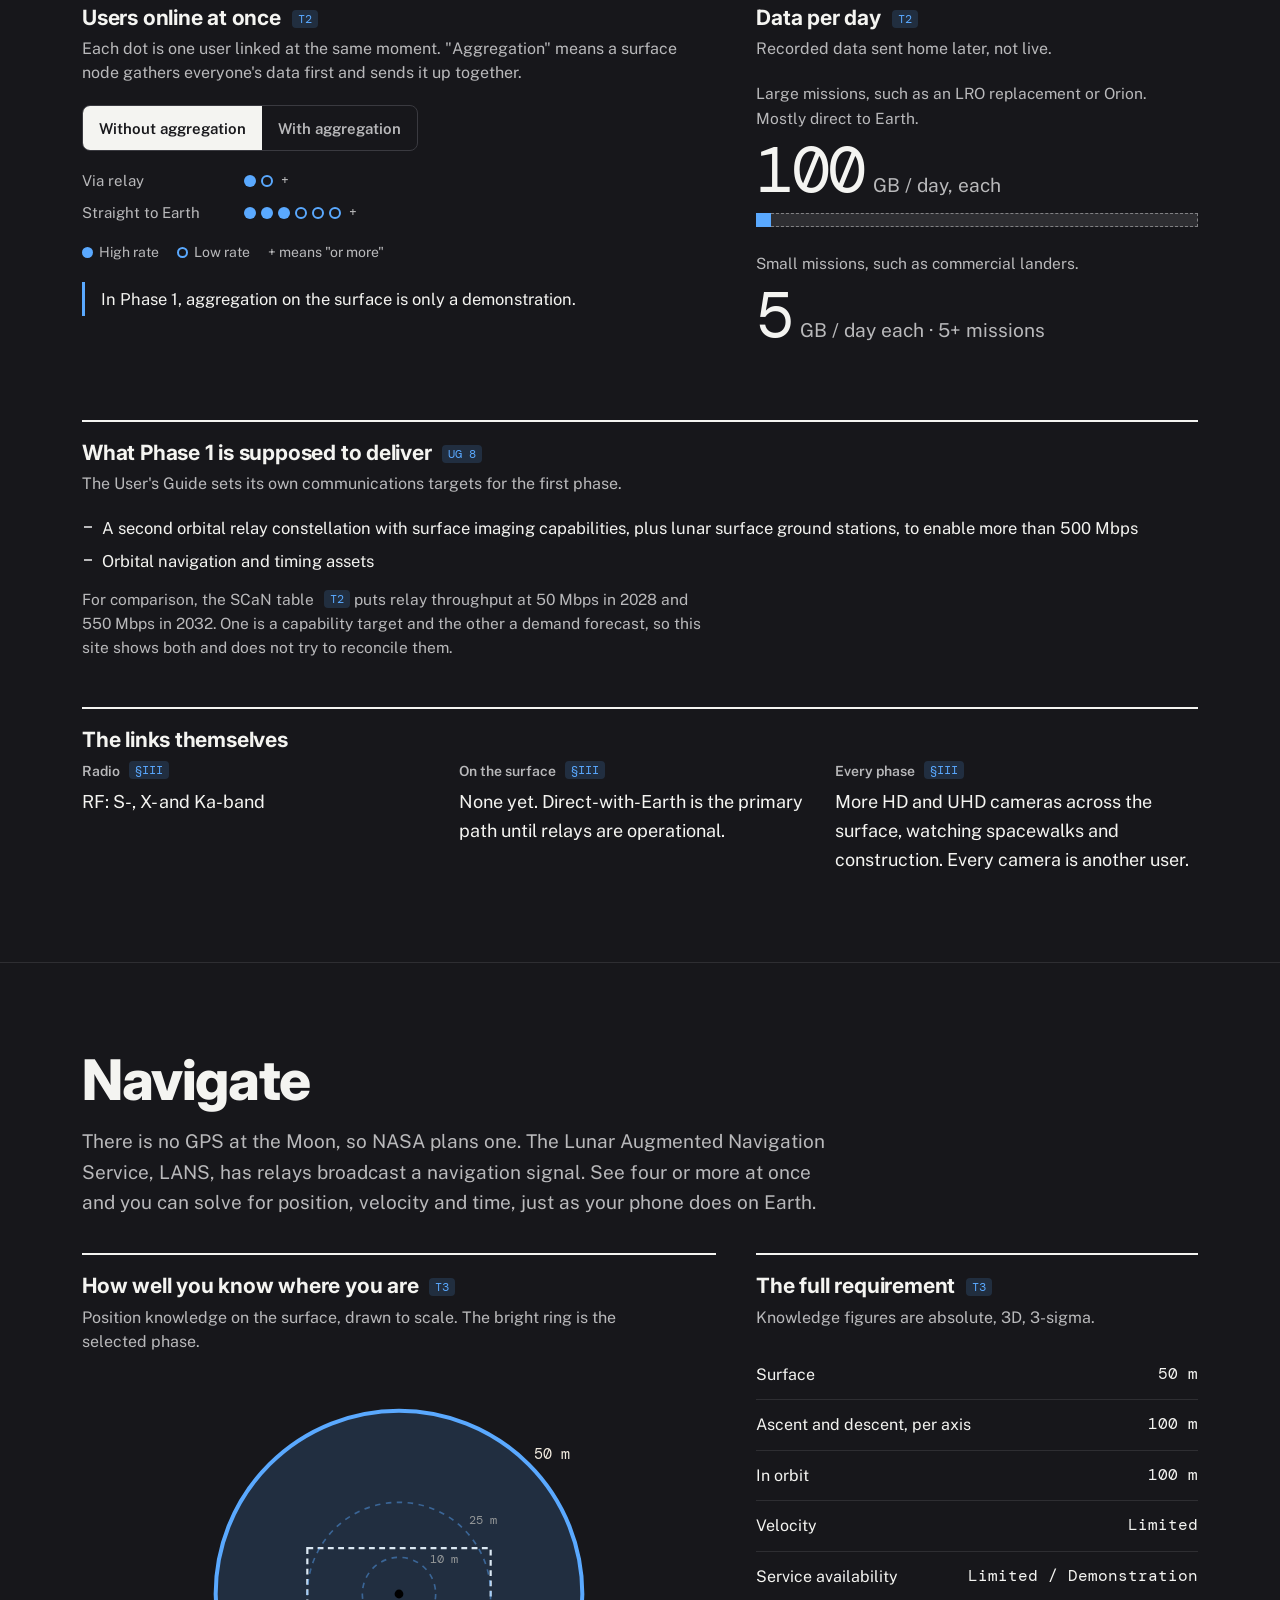
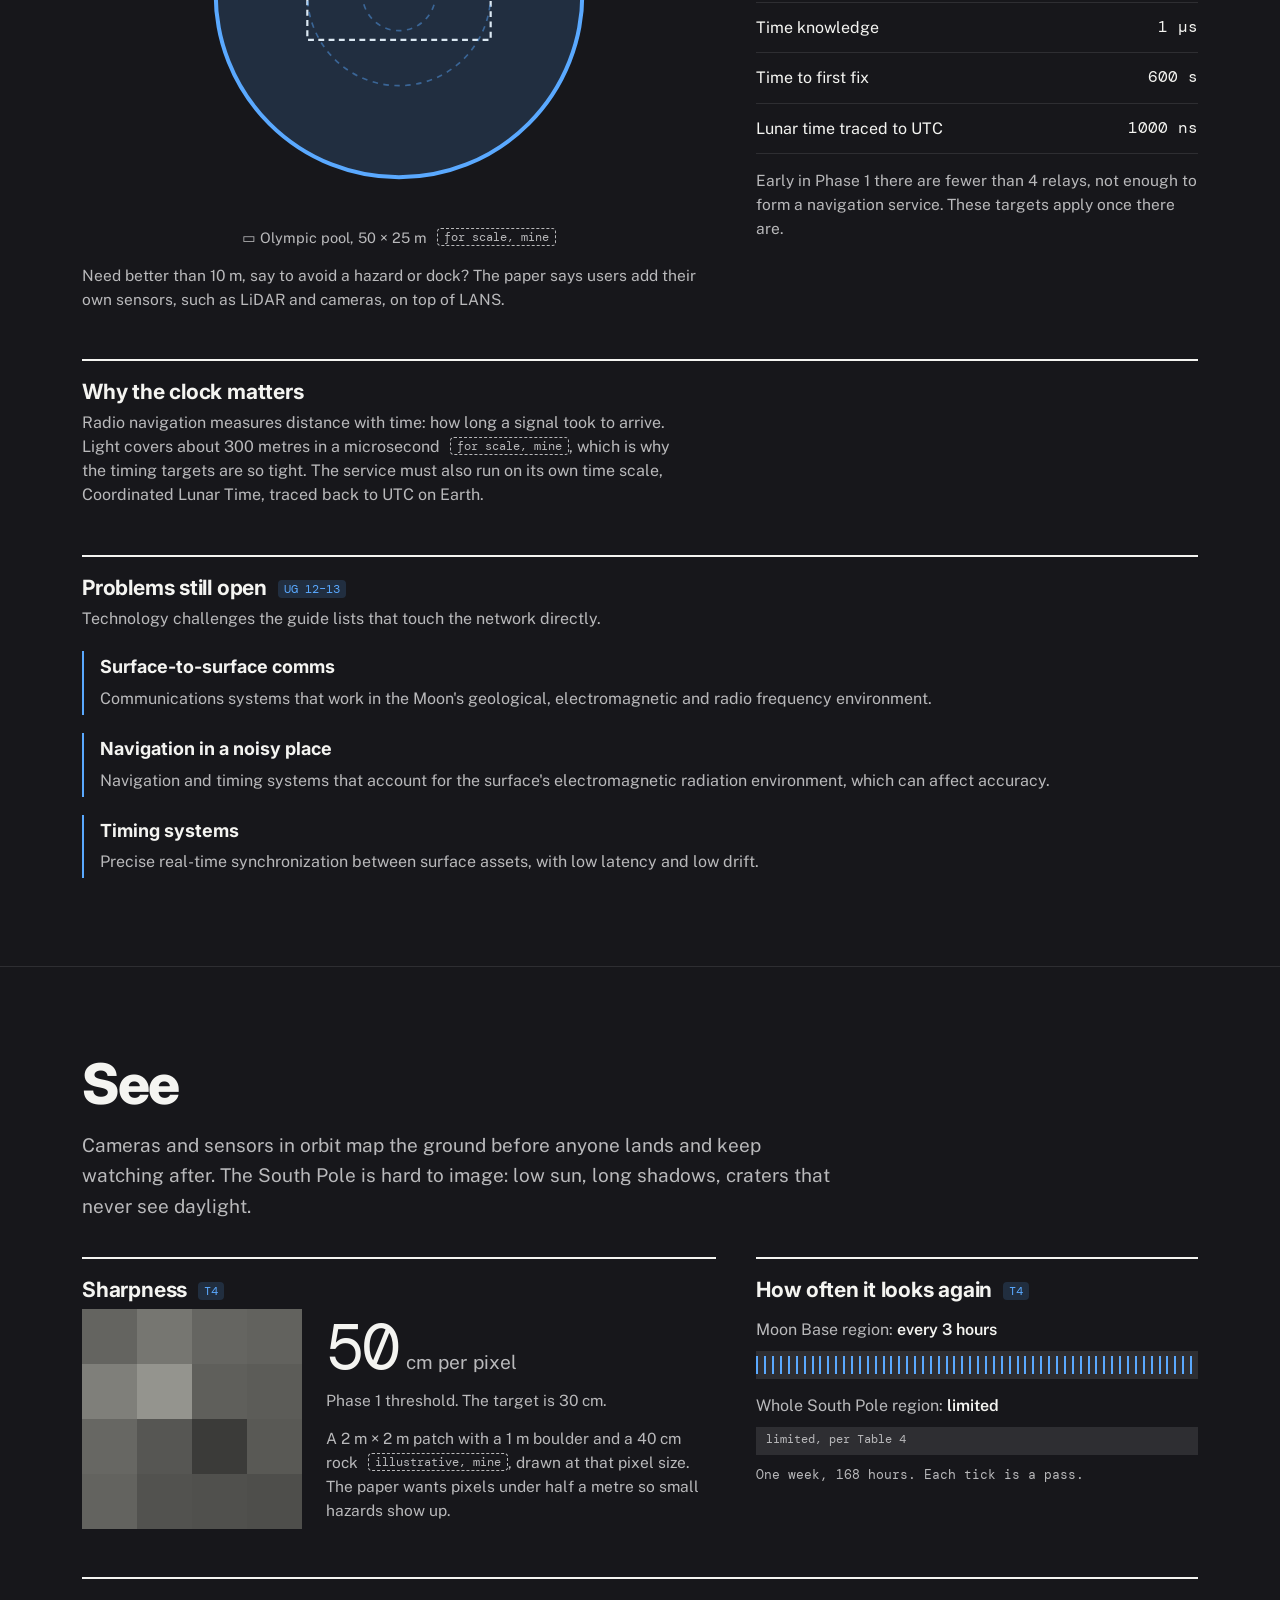
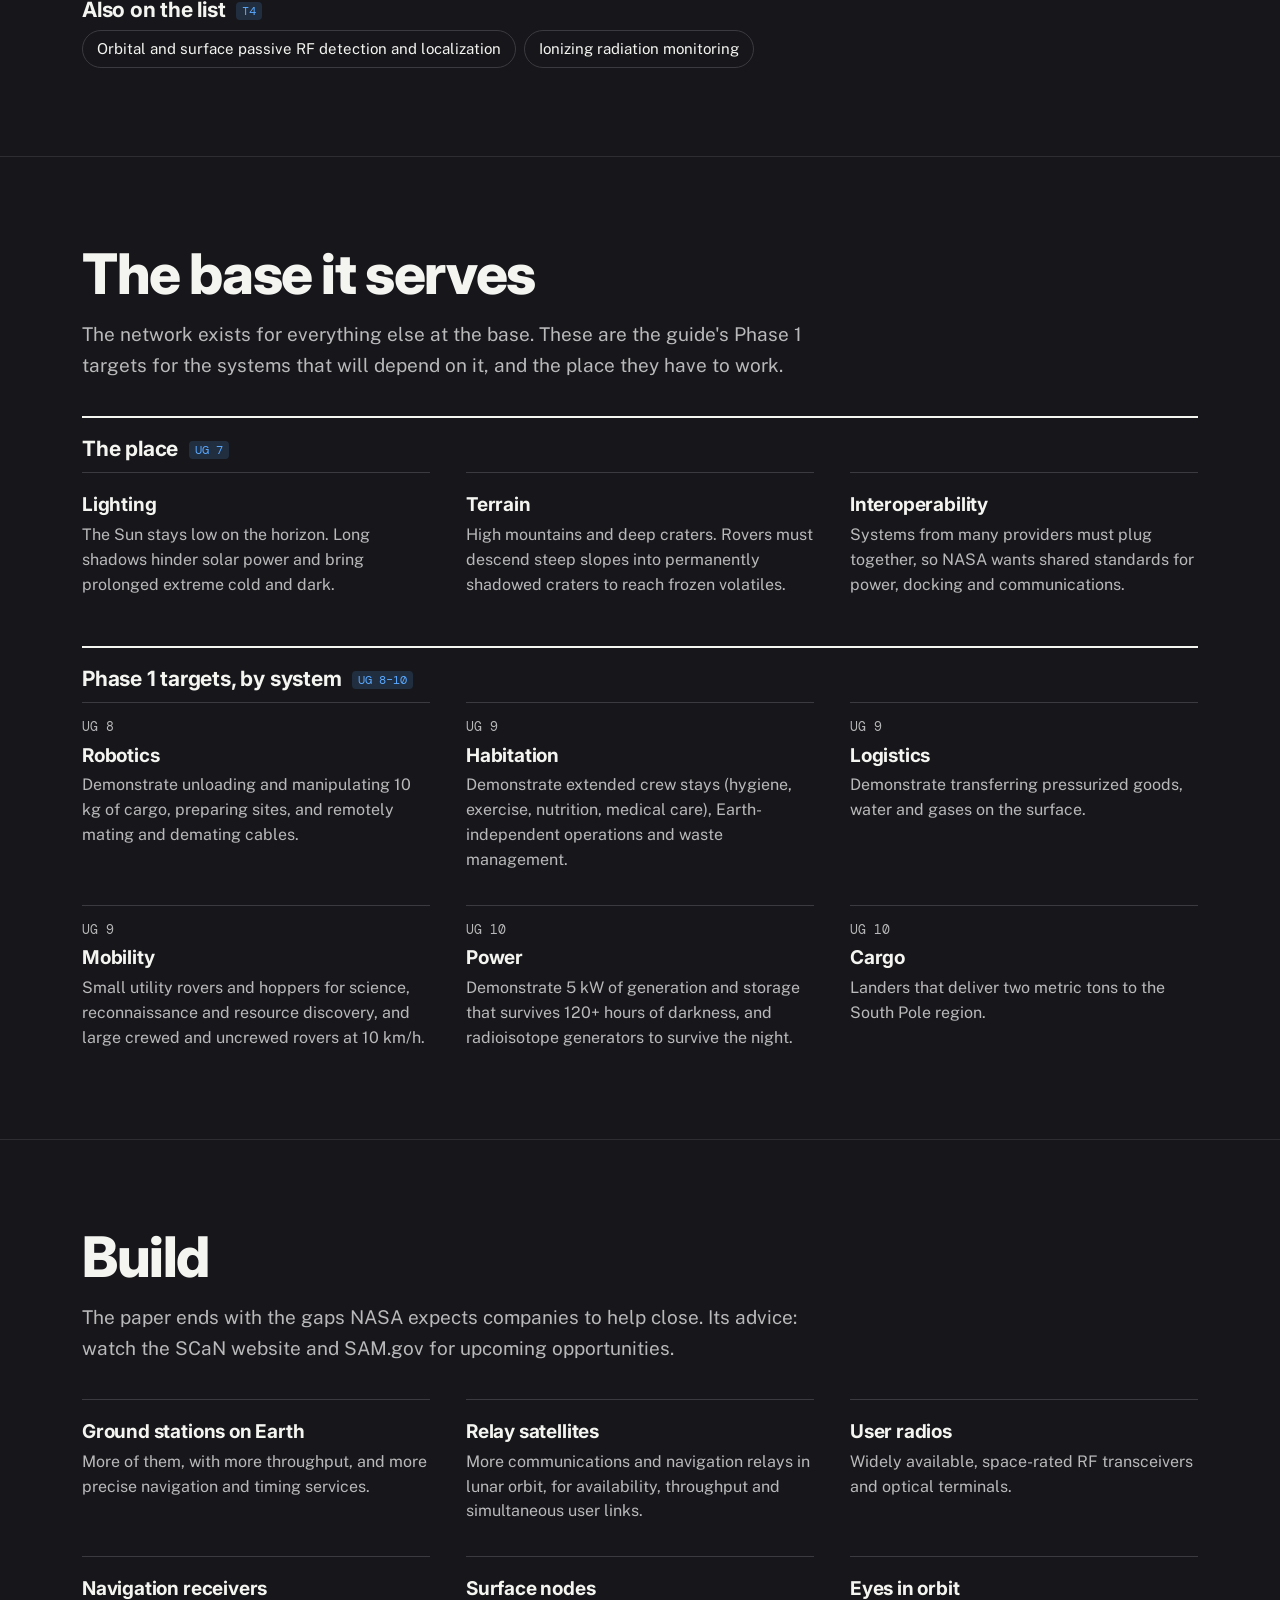
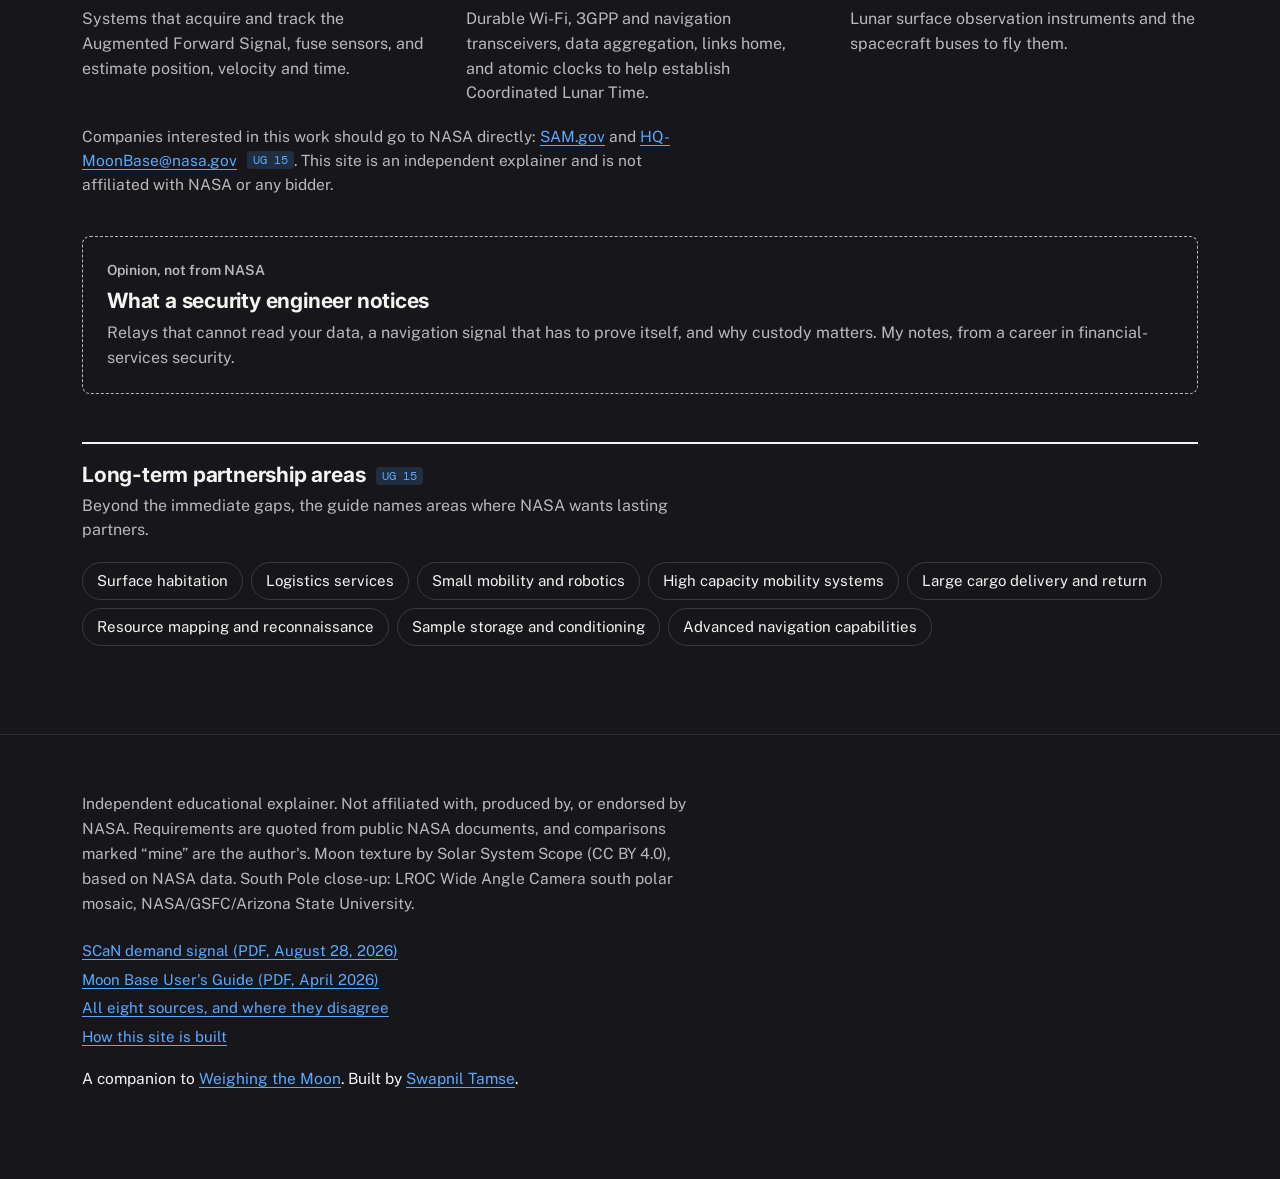
==== commit cc65225b: "sharp south pole close-up from the lroc polar mosaic" ====
--- a/index.html
+++ b/index.html
@@ -283,7 +283,7 @@
 
 <footer>
   <div class="wrap">
-    <p class="disclaimer">Independent educational explainer. Not affiliated with, produced by, or endorsed by NASA. Requirements are quoted from public NASA documents, and comparisons marked “mine” are the author's. Moon texture by Solar System Scope (CC BY 4.0), based on NASA data.</p>
+    <p class="disclaimer">Independent educational explainer. Not affiliated with, produced by, or endorsed by NASA. Requirements are quoted from public NASA documents, and comparisons marked “mine” are the author's. Moon texture by Solar System Scope (CC BY 4.0), based on NASA data. South Pole close-up: LROC Wide Angle Camera south polar mosaic, NASA/GSFC/Arizona State University.</p>
     <p class="src">
       <a id="srclink3" href="#" target="_blank" rel="noopener">SCaN demand signal (PDF, August 28, 2026)</a><br>
       <a class="uglink" href="#" target="_blank" rel="noopener">Moon Base User's Guide (PDF, April 2026)</a><br>
@@ -573,7 +573,7 @@
     relay: mk('tag relay', '<span class="t">Relay (schematic)</span>'),
     earth: mk('tag earth', '<span class="t">Toward Earth →</span>')
   };
-  const scaleEl = document.createElement('div'); scaleEl.className = 'scalebar'; scaleEl.innerHTML = '<i></i><span>100 km</span>'; holder.appendChild(scaleEl);
+  const scaleEl = document.createElement('div'); scaleEl.className = 'scalebar'; scaleEl.innerHTML = '<i></i><span>100 km</span><em>Image: LRO camera mosaic, NASA/GSFC/ASU</em>'; holder.appendChild(scaleEl);
   const EARTH = new THREE.Vector3(1, 0, 0);
 
   /* Relays: schematic ellipses with the slow, high end over the south, the
@@ -612,6 +612,45 @@
     moonMat.map = t; moonMat.color.set(0xffffff); moonMat.needsUpdate = true; loading.style.display = 'none';
   }, undefined, () => { loading.textContent = 'Texture unavailable'; });
 
+  /* ---- Sharp South Pole: LRO camera mosaic (LROC WAC, NASA/GSFC/Arizona State
+     University) in polar stereographic projection, cropped to 20° from the pole.
+     Each vertex of a cap gets the UV the projection formula gives its lat/lon,
+     so the mosaic lands exactly where the global map would have put it. Loaded
+     only the first time someone opens the close-up. */
+  const POLAR_CMAX = 20 * Math.PI / 180, POLAR_RHO = Math.tan(POLAR_CMAX / 2);
+  let polarLoaded = false;
+  function loadPolar() {
+    if (polarLoaded) return; polarLoaded = true;
+    const img = new Image();
+    img.onload = () => {
+      /* Fade the outer edge into the global map so there is no visible seam. */
+      const N = img.width, cv = document.createElement('canvas'); cv.width = cv.height = N;
+      const g = cv.getContext('2d'); g.drawImage(img, 0, 0);
+      g.globalCompositeOperation = 'destination-in';
+      const grad = g.createRadialGradient(N / 2, N / 2, N * 0.36, N / 2, N / 2, N * 0.5);
+      grad.addColorStop(0, 'rgba(0,0,0,1)'); grad.addColorStop(1, 'rgba(0,0,0,0)');
+      g.fillStyle = grad; g.fillRect(0, 0, N, N);
+      const tex = new THREE.CanvasTexture(cv);
+      if ('SRGBColorSpace' in THREE) tex.colorSpace = THREE.SRGBColorSpace;
+      tex.anisotropy = renderer.capabilities.getMaxAnisotropy();
+      const geo = new THREE.SphereGeometry(1.0004, 128, 48, 0, Math.PI * 2, Math.PI - POLAR_CMAX, POLAR_CMAX);
+      const pos = geo.attributes.position, uv = geo.attributes.uv;
+      for (let i = 0; i < pos.count; i++) {
+        const x = pos.getX(i), y = pos.getY(i), z = pos.getZ(i), r = Math.hypot(x, y, z);
+        const lat = Math.asin(y / r);
+        /* invert dir(): phi = atan2(z, -x), lon = phi / 2π * 360 - 180 */
+        const lon = (Math.atan2(z, -x) / (2 * Math.PI)) * 2 * Math.PI - Math.PI;
+        const rho = Math.tan((Math.PI / 2 + lat) / 2) / POLAR_RHO;   /* 0 at pole, 1 at 20° */
+        uv.setXY(i, 0.5 + 0.5 * rho * Math.sin(lon), 0.5 + 0.5 * rho * Math.cos(lon));
+      }
+      uv.needsUpdate = true;
+      const polar = new THREE.Mesh(geo, new THREE.MeshBasicMaterial({ map: tex, transparent: true, depthWrite: false }));
+      polar.renderOrder = -1;
+      scene.add(polar);
+    };
+    img.src = 'assets/south-pole-lroc.jpg';
+  }
+
   /* ---- Camera: orbit around a target, eased between two presets ---- */
   const VIEWS = {
     whole: { tx: 0, ty: -0.25, tz: 0, dist: 6.3, el: -0.88, fov: 38 },
@@ -623,6 +662,7 @@
   const btnWhole = $('view-whole'), btnClose = $('view-close'), btnPause = $('view-pause');
   function setView(v) {
     view = v; el = VIEWS[v].el;
+    if (v === 'close') loadPolar();
     [[btnWhole, 'whole'], [btnClose, 'close']].forEach(([b, k]) => b && b.setAttribute('aria-pressed', String(k === v)));
     canvas.setAttribute('aria-label', v === 'whole'
       ? 'The whole Moon, tilted to show the South Pole, with relay satellites circling and linking to the base.'
--- a/assets/moonbase.css
+++ b/assets/moonbase.css
@@ -51,6 +51,8 @@
 .scalebar{position:absolute;left:16px;bottom:16px;z-index:6;display:flex;align-items:center;gap:8px;font-family:var(--mono);font-size:12px;
   color:#f4f4f1;transition:opacity .35s;pointer-events:none}
 .scalebar i{display:block;height:6px;border:2px solid #f4f4f1;border-top:0}
+.scalebar span{white-space:nowrap}
+.scalebar em{font-style:normal;font-family:var(--body);font-size:11.5px;color:#b9b9bb;margin-left:10px}
 .globe-ctrls{display:flex;flex-wrap:wrap;gap:8px;justify-content:center;margin-top:14px}
 .globe-ctrls button{font:600 15px var(--body);min-height:44px;padding:8px 16px;border-radius:8px;border:1px solid var(--line);
   background:transparent;color:var(--gray);cursor:pointer}
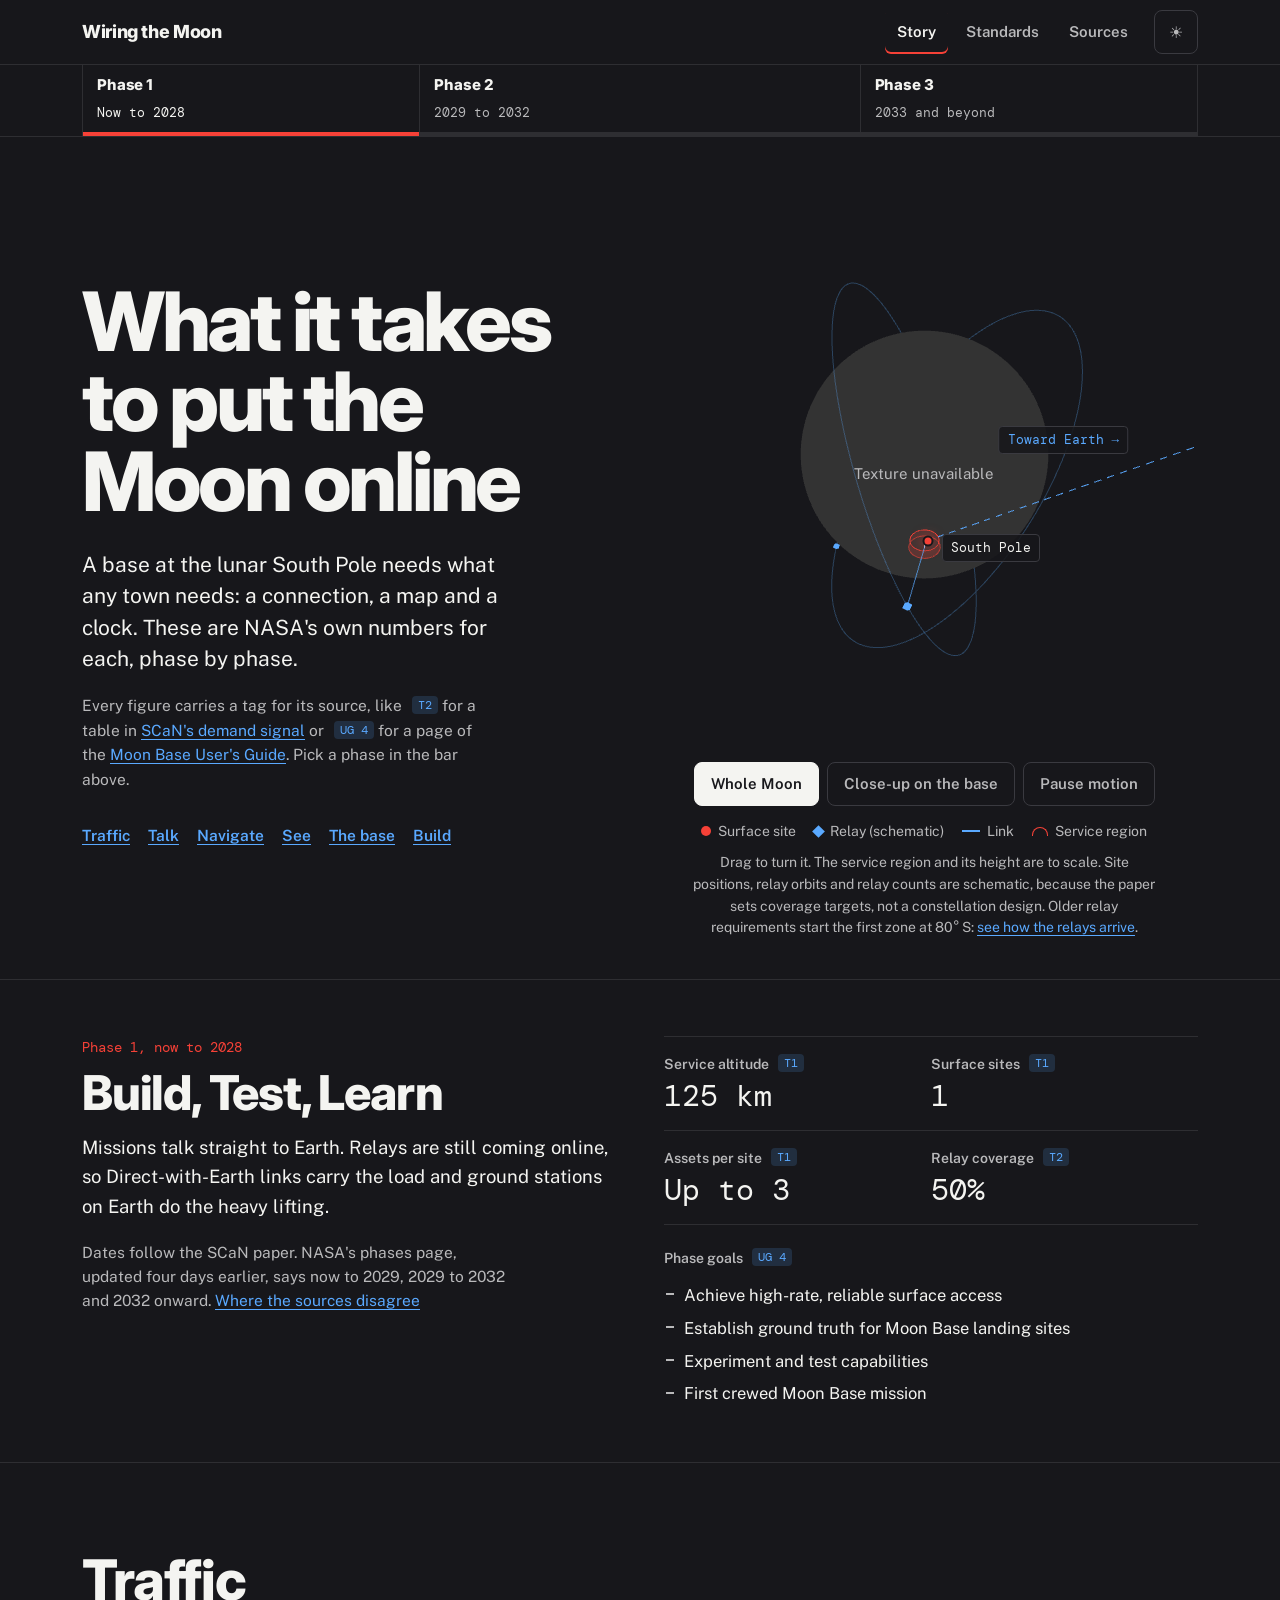
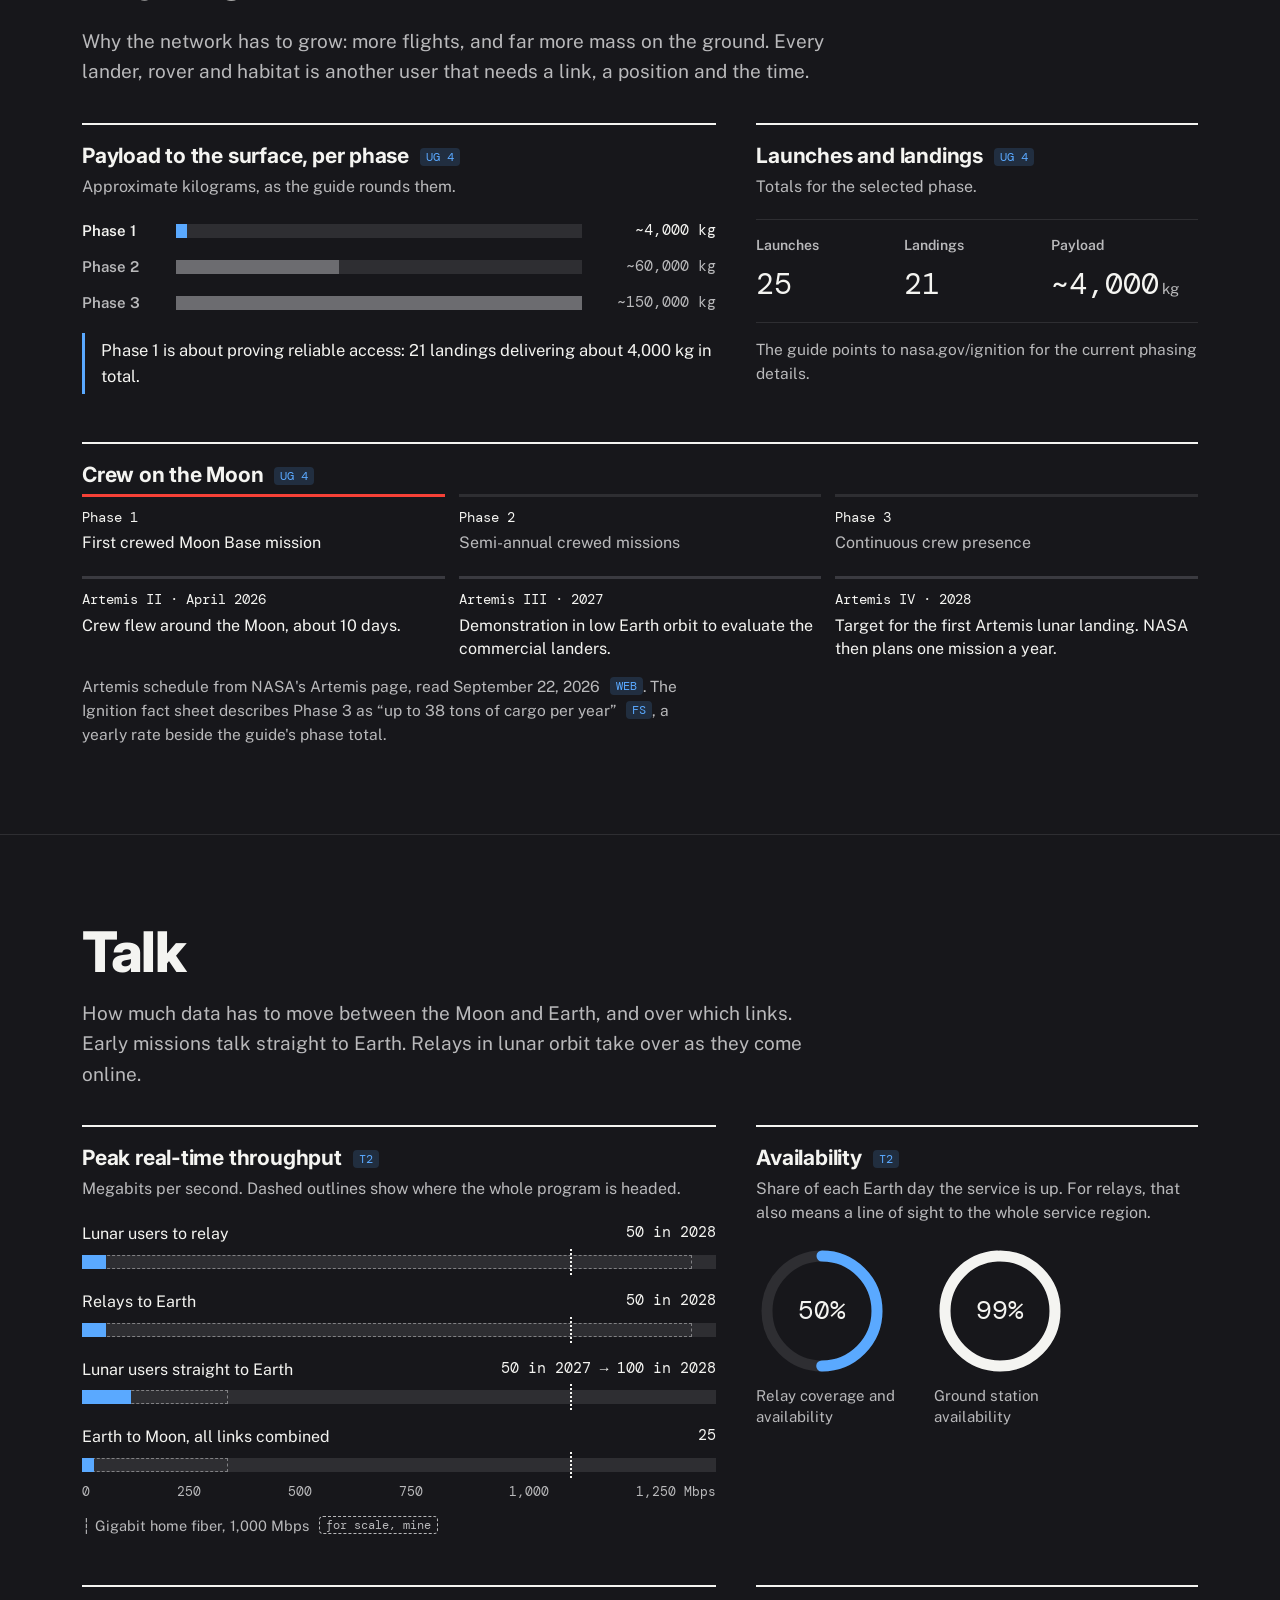
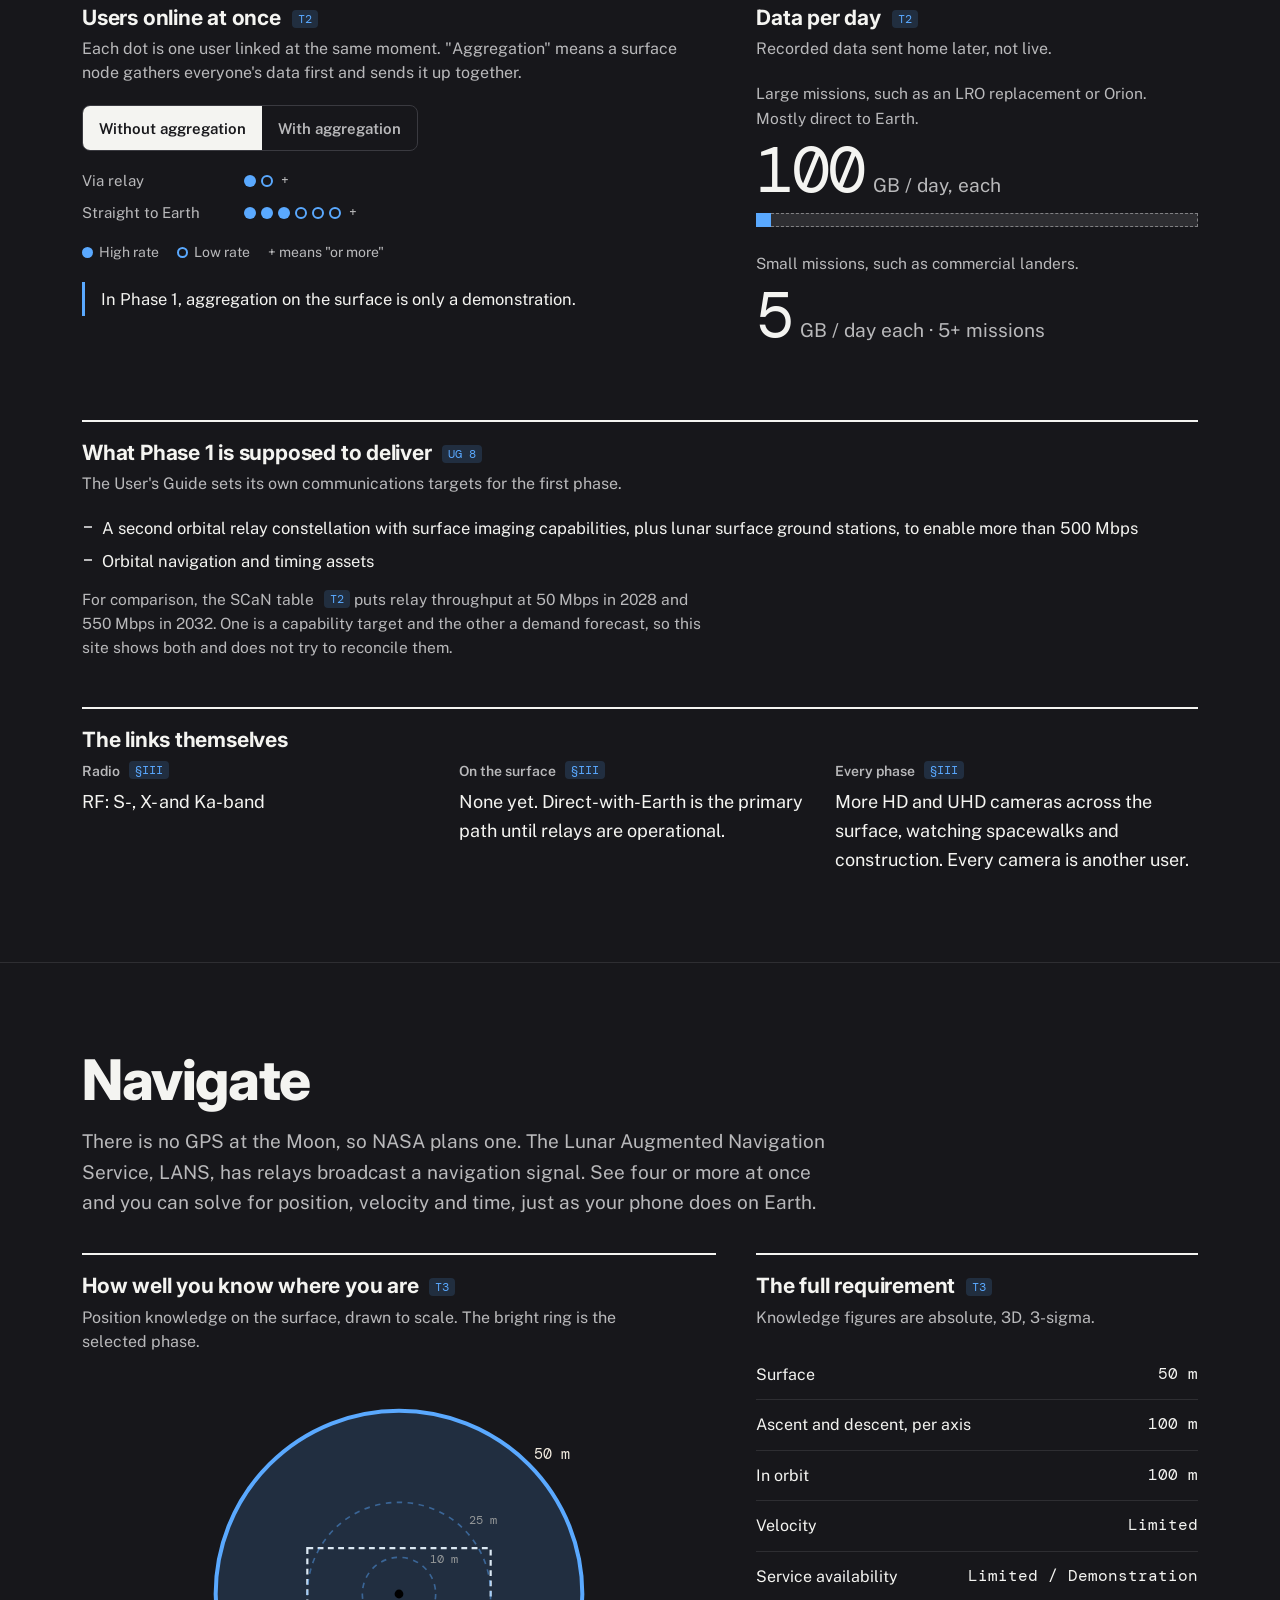
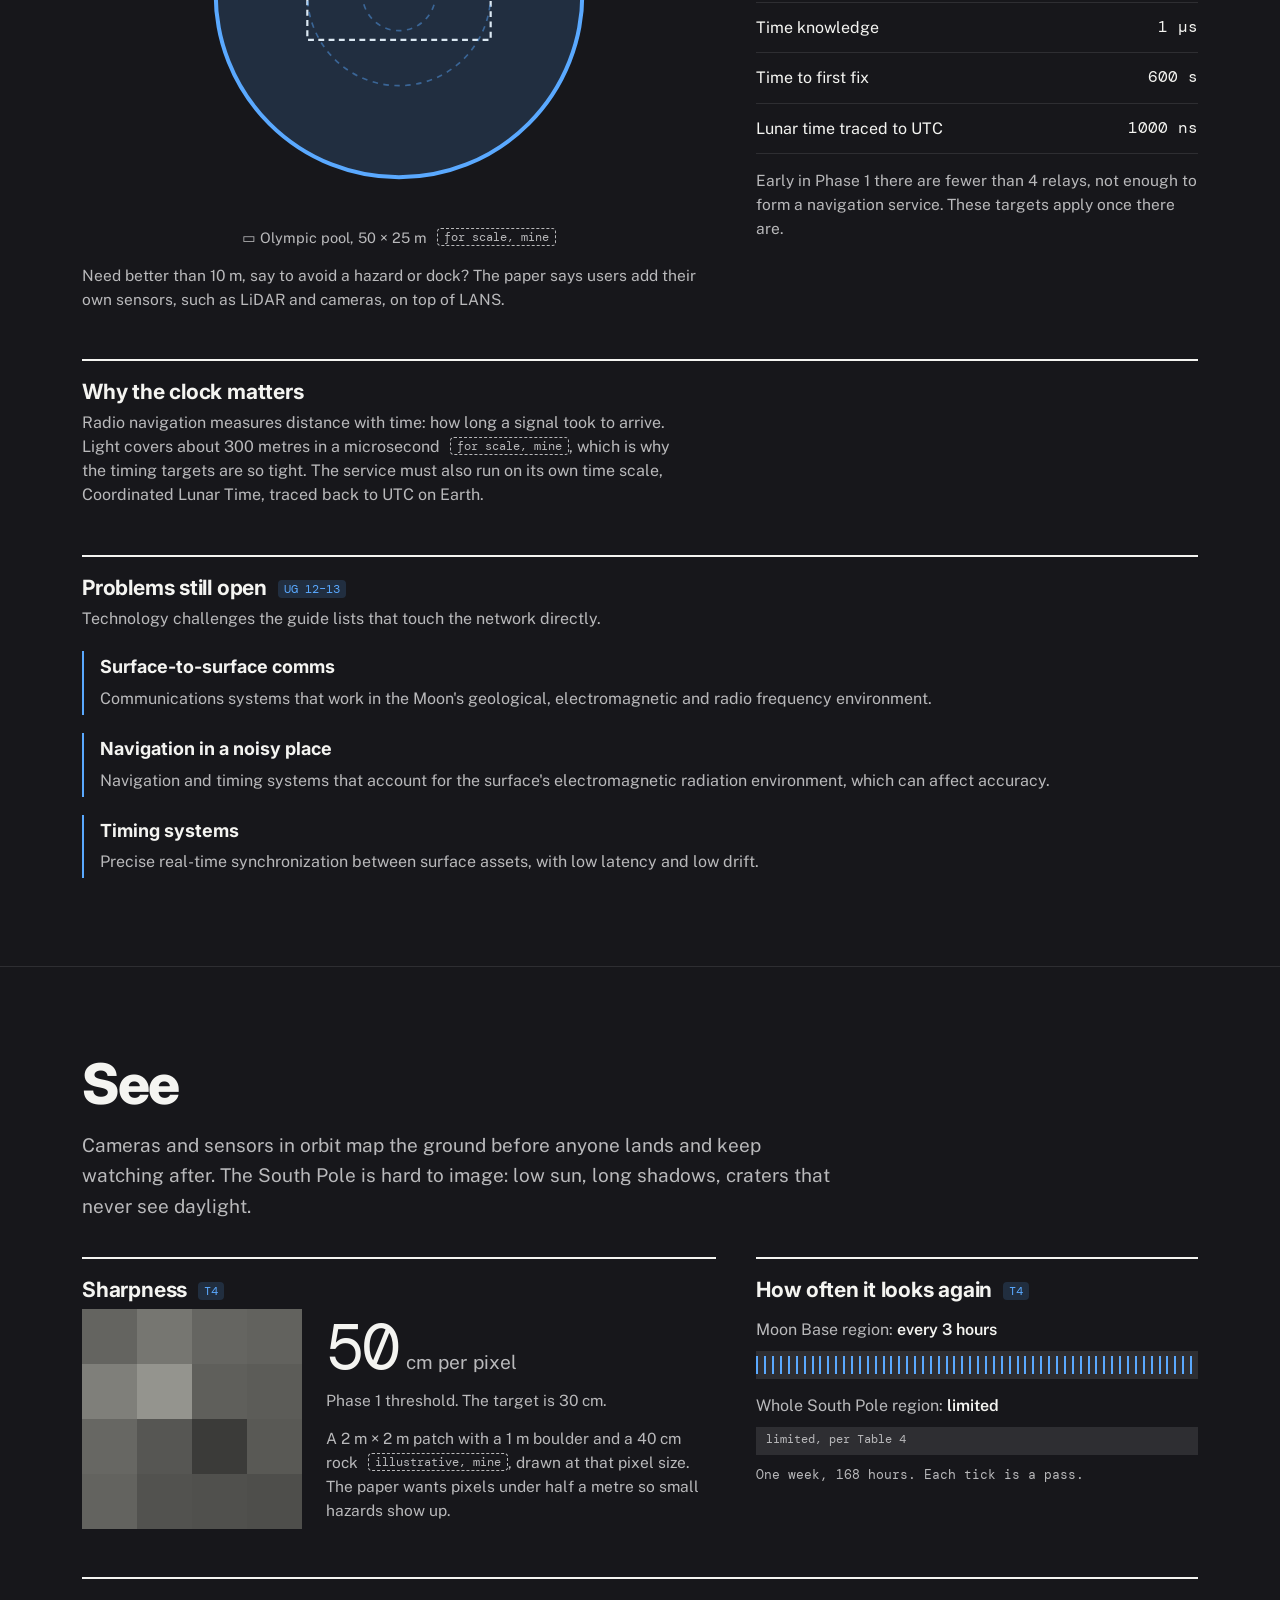
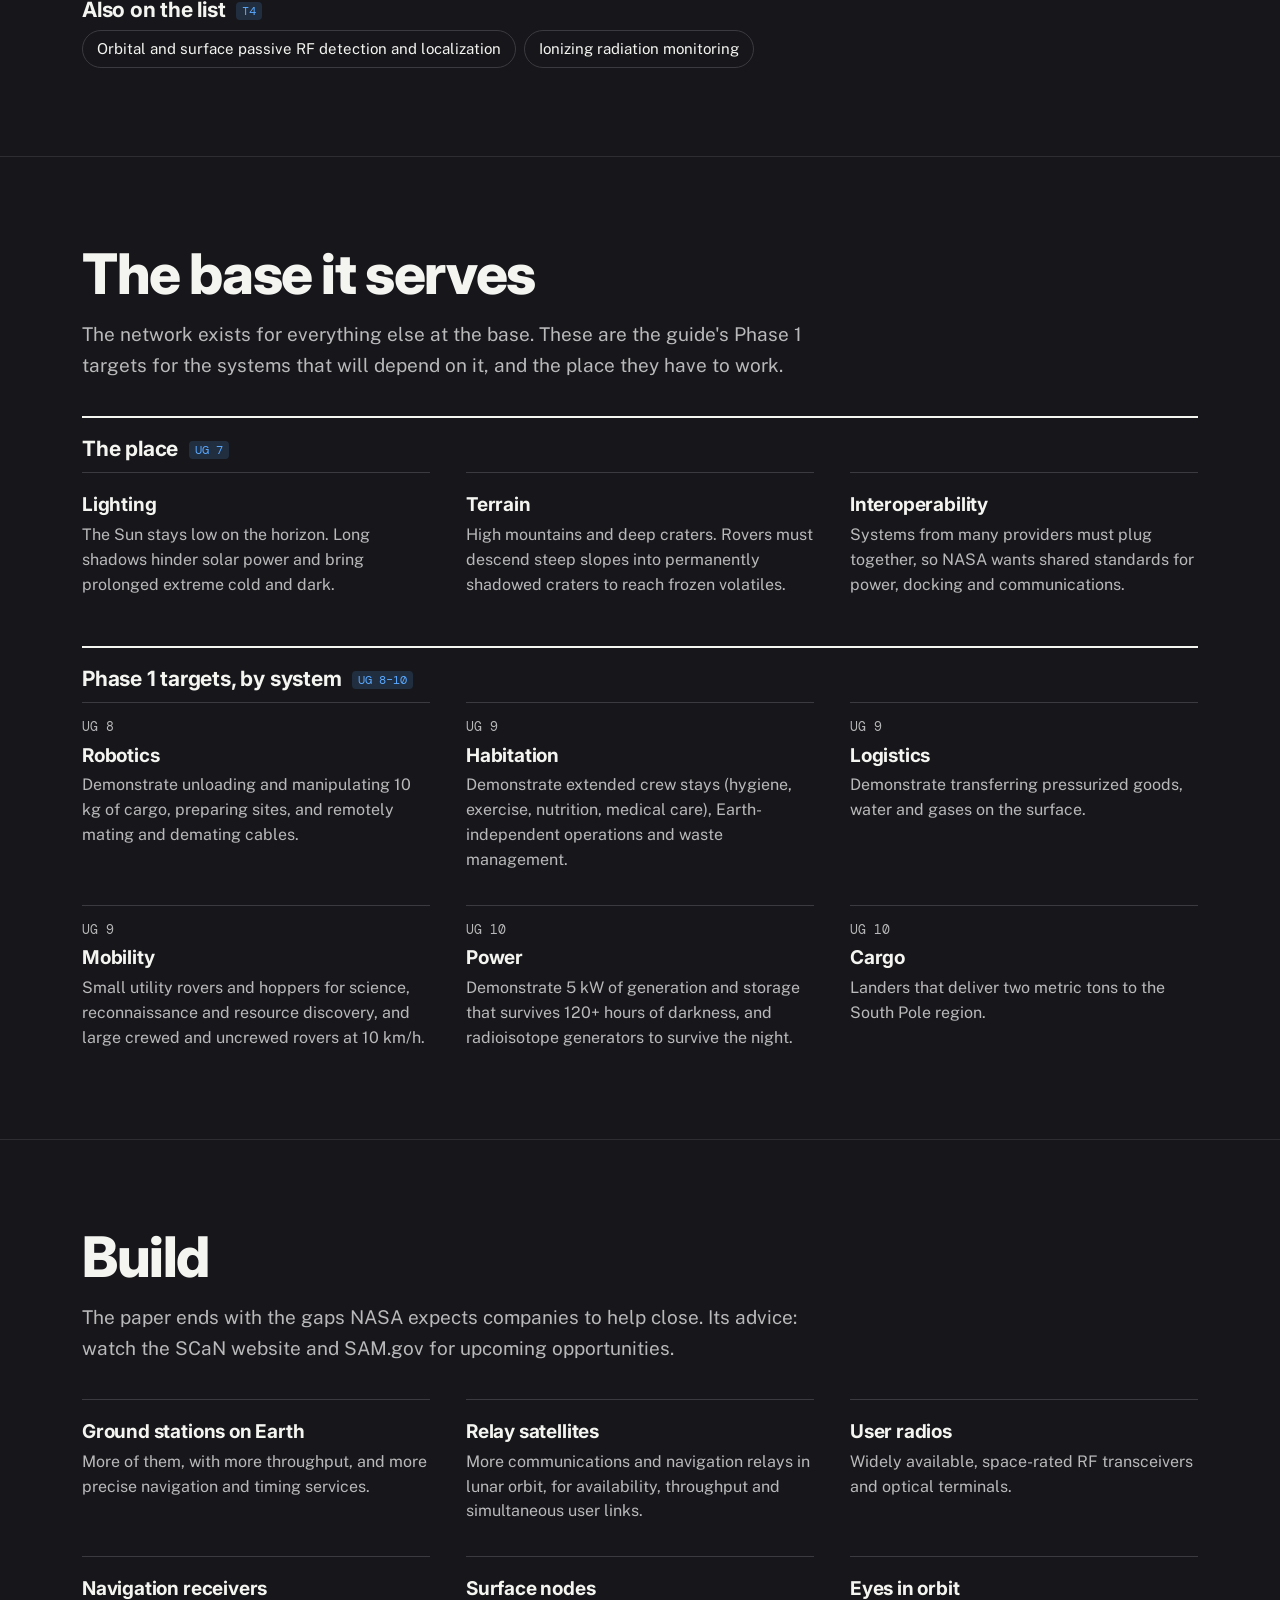
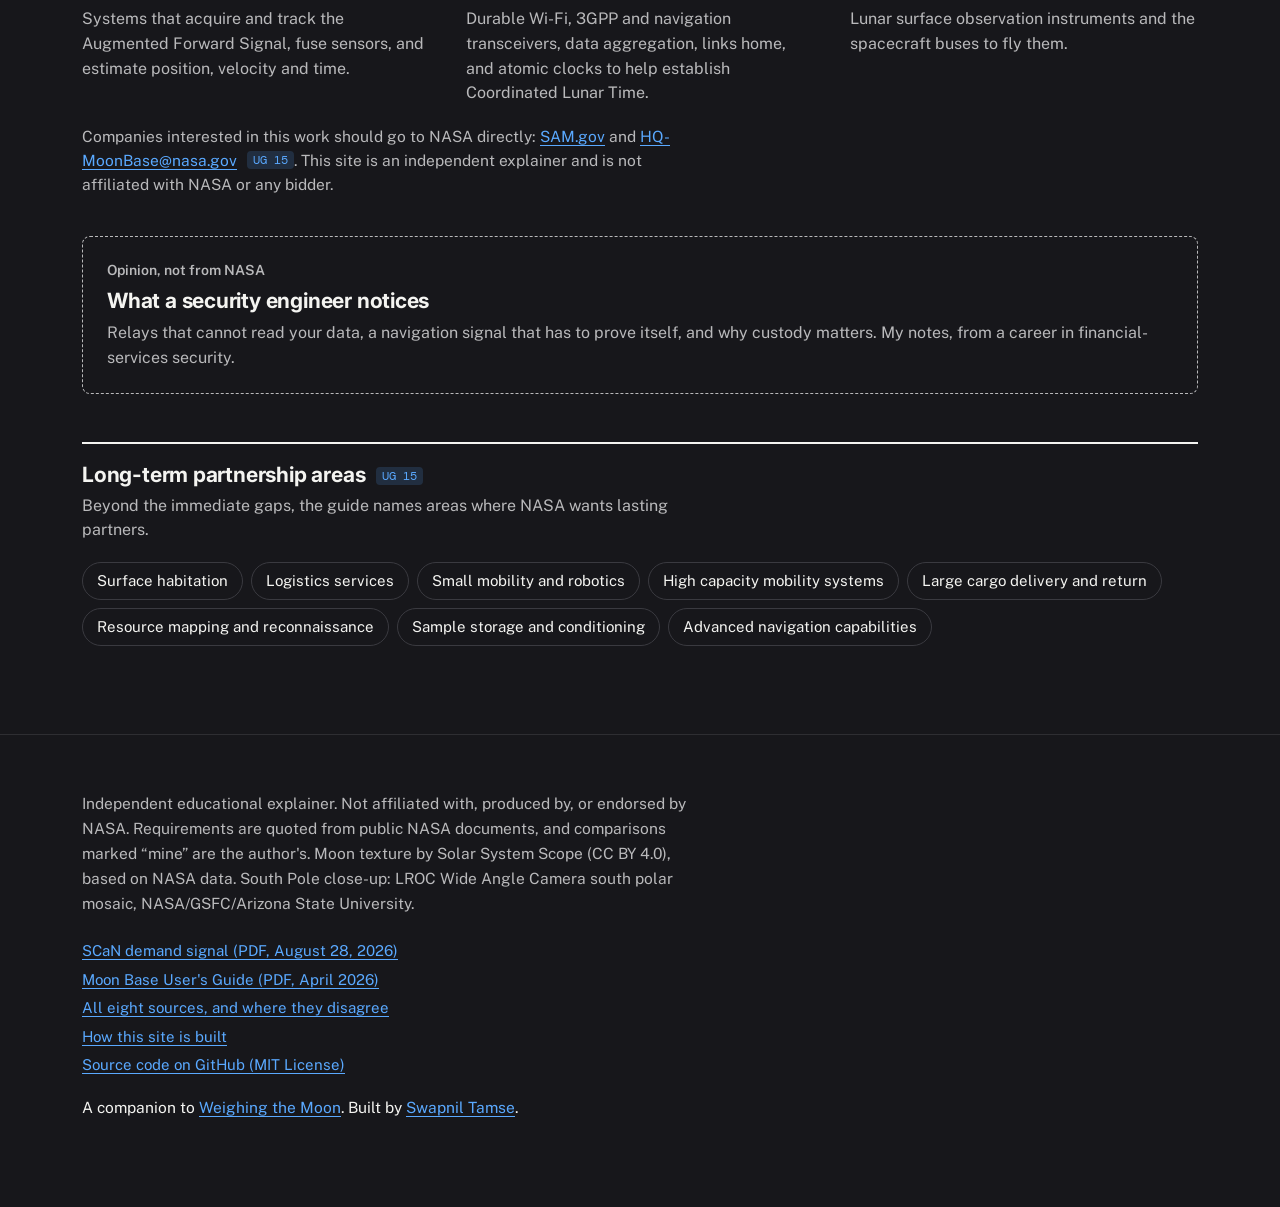
==== commit 86164e32: "add readme and mit license, link the source from the site" ====
--- a/index.html
+++ b/index.html
@@ -288,7 +288,8 @@
       <a id="srclink3" href="#" target="_blank" rel="noopener">SCaN demand signal (PDF, August 28, 2026)</a><br>
       <a class="uglink" href="#" target="_blank" rel="noopener">Moon Base User's Guide (PDF, April 2026)</a><br>
       <a href="sources/">All eight sources, and where they disagree</a><br>
-      <a href="how-it-works/">How this site is built</a>
+      <a href="how-it-works/">How this site is built</a><br>
+      <a href="https://github.com/swapniltamse/moonbase-explainer">Source code on GitHub (MIT License)</a>
     </p>
     <p class="byline">A companion to <a href="https://grail.swapniltamse.com" target="_blank" rel="noopener">Weighing the Moon</a>. Built by <a href="https://www.swapniltamse.com" target="_blank" rel="noopener">Swapnil Tamse</a>.</p>
   </div>
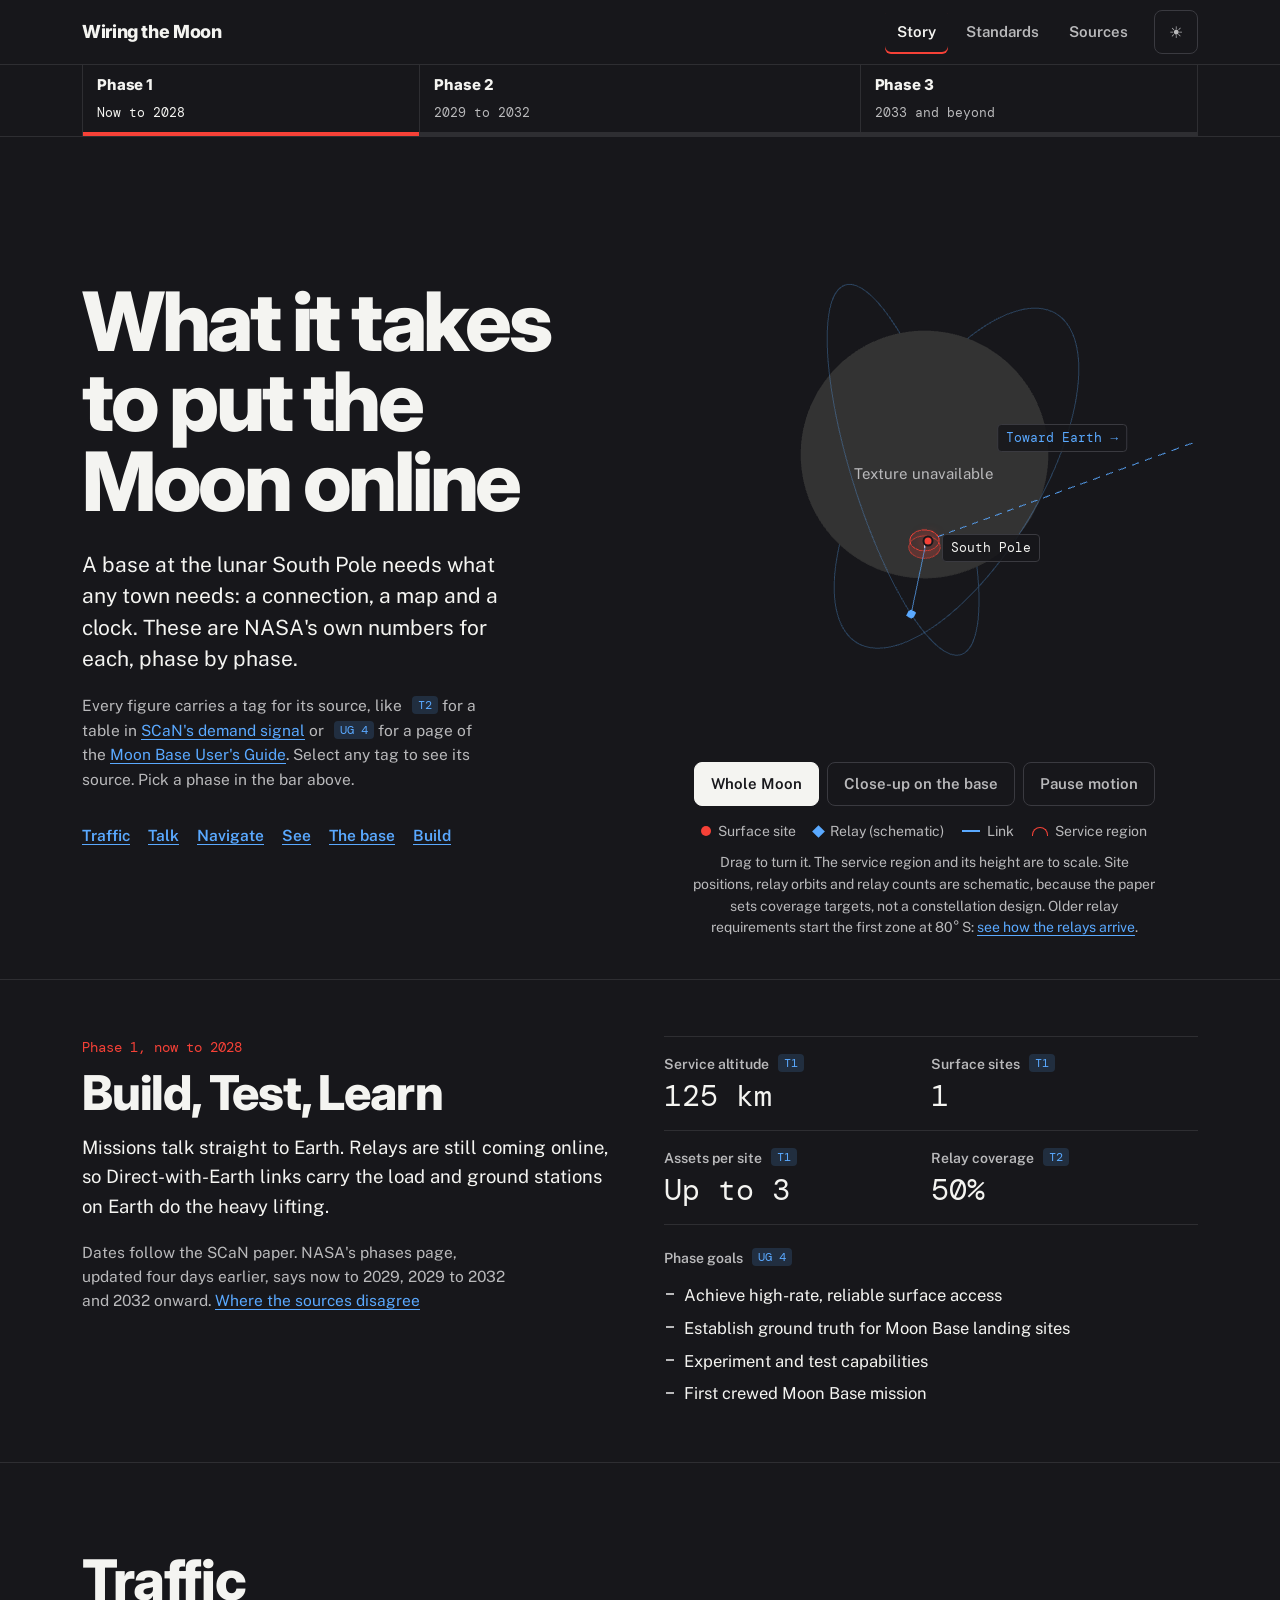
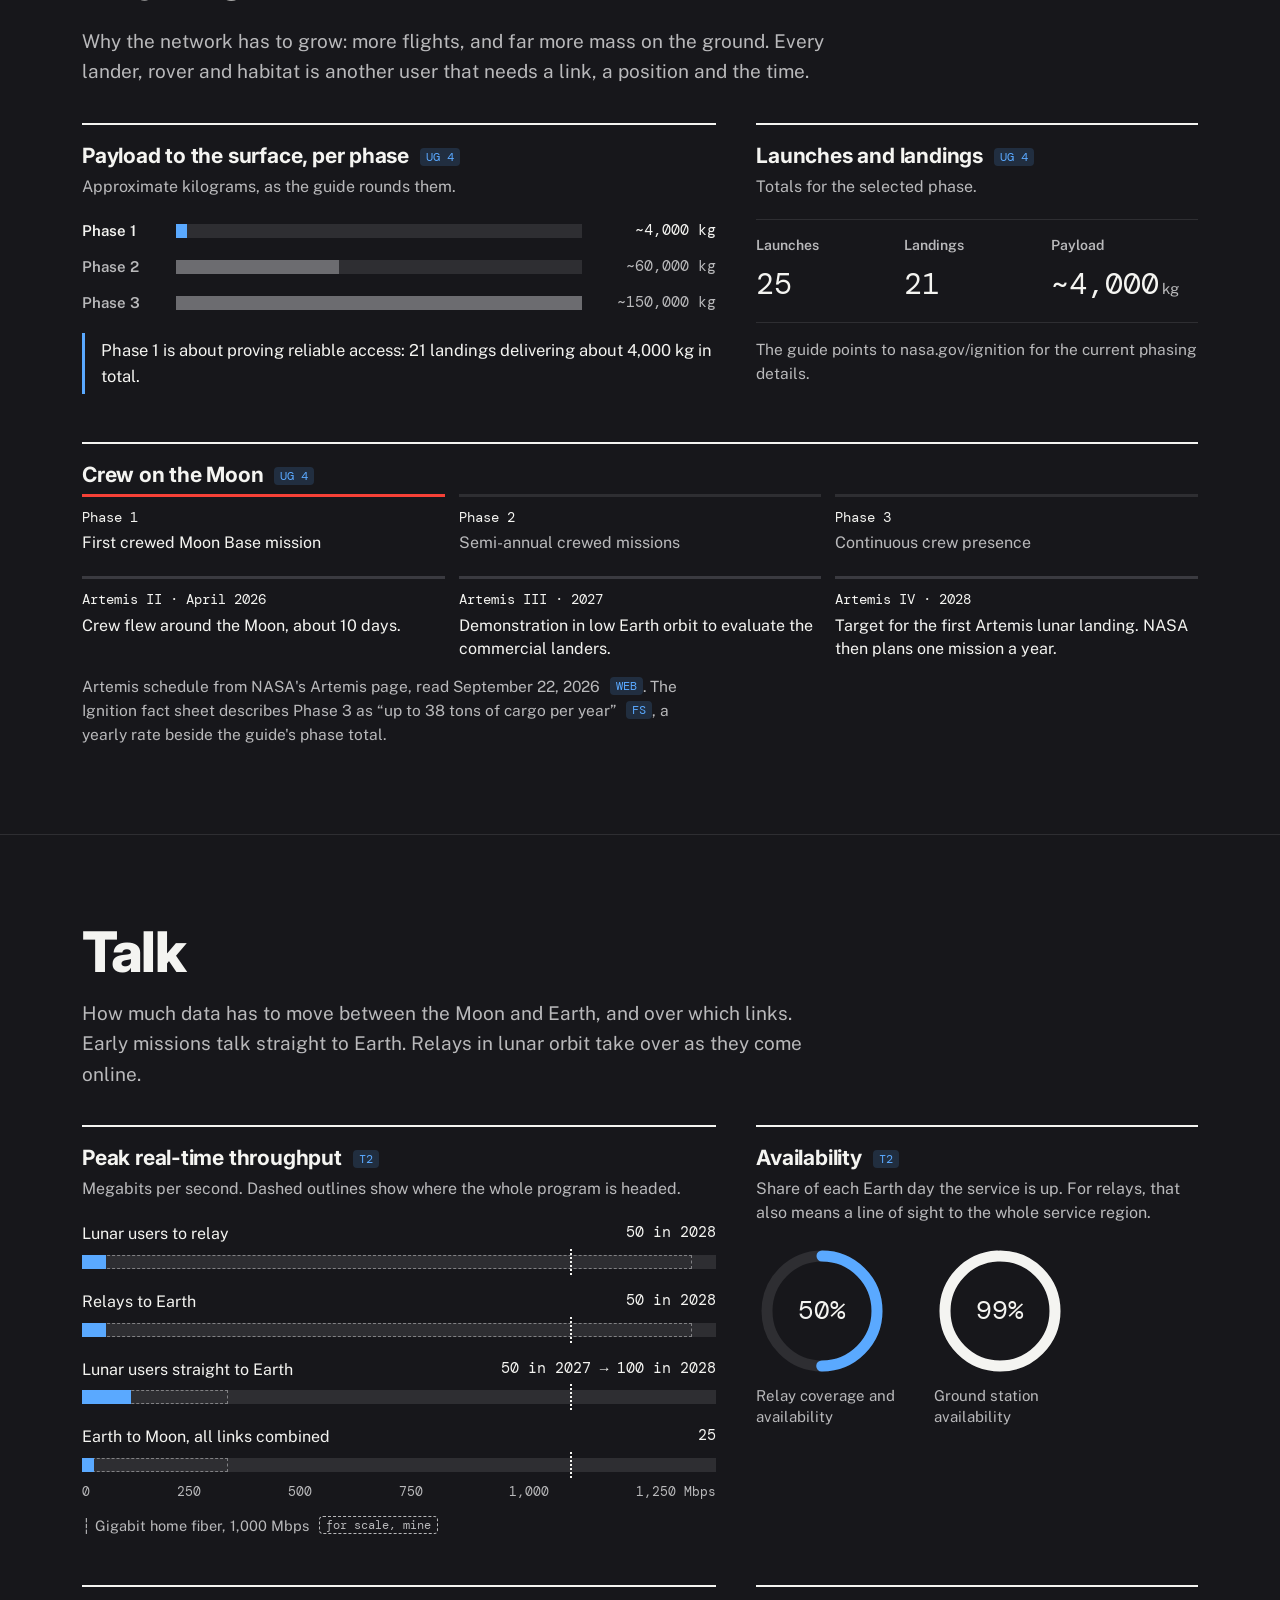
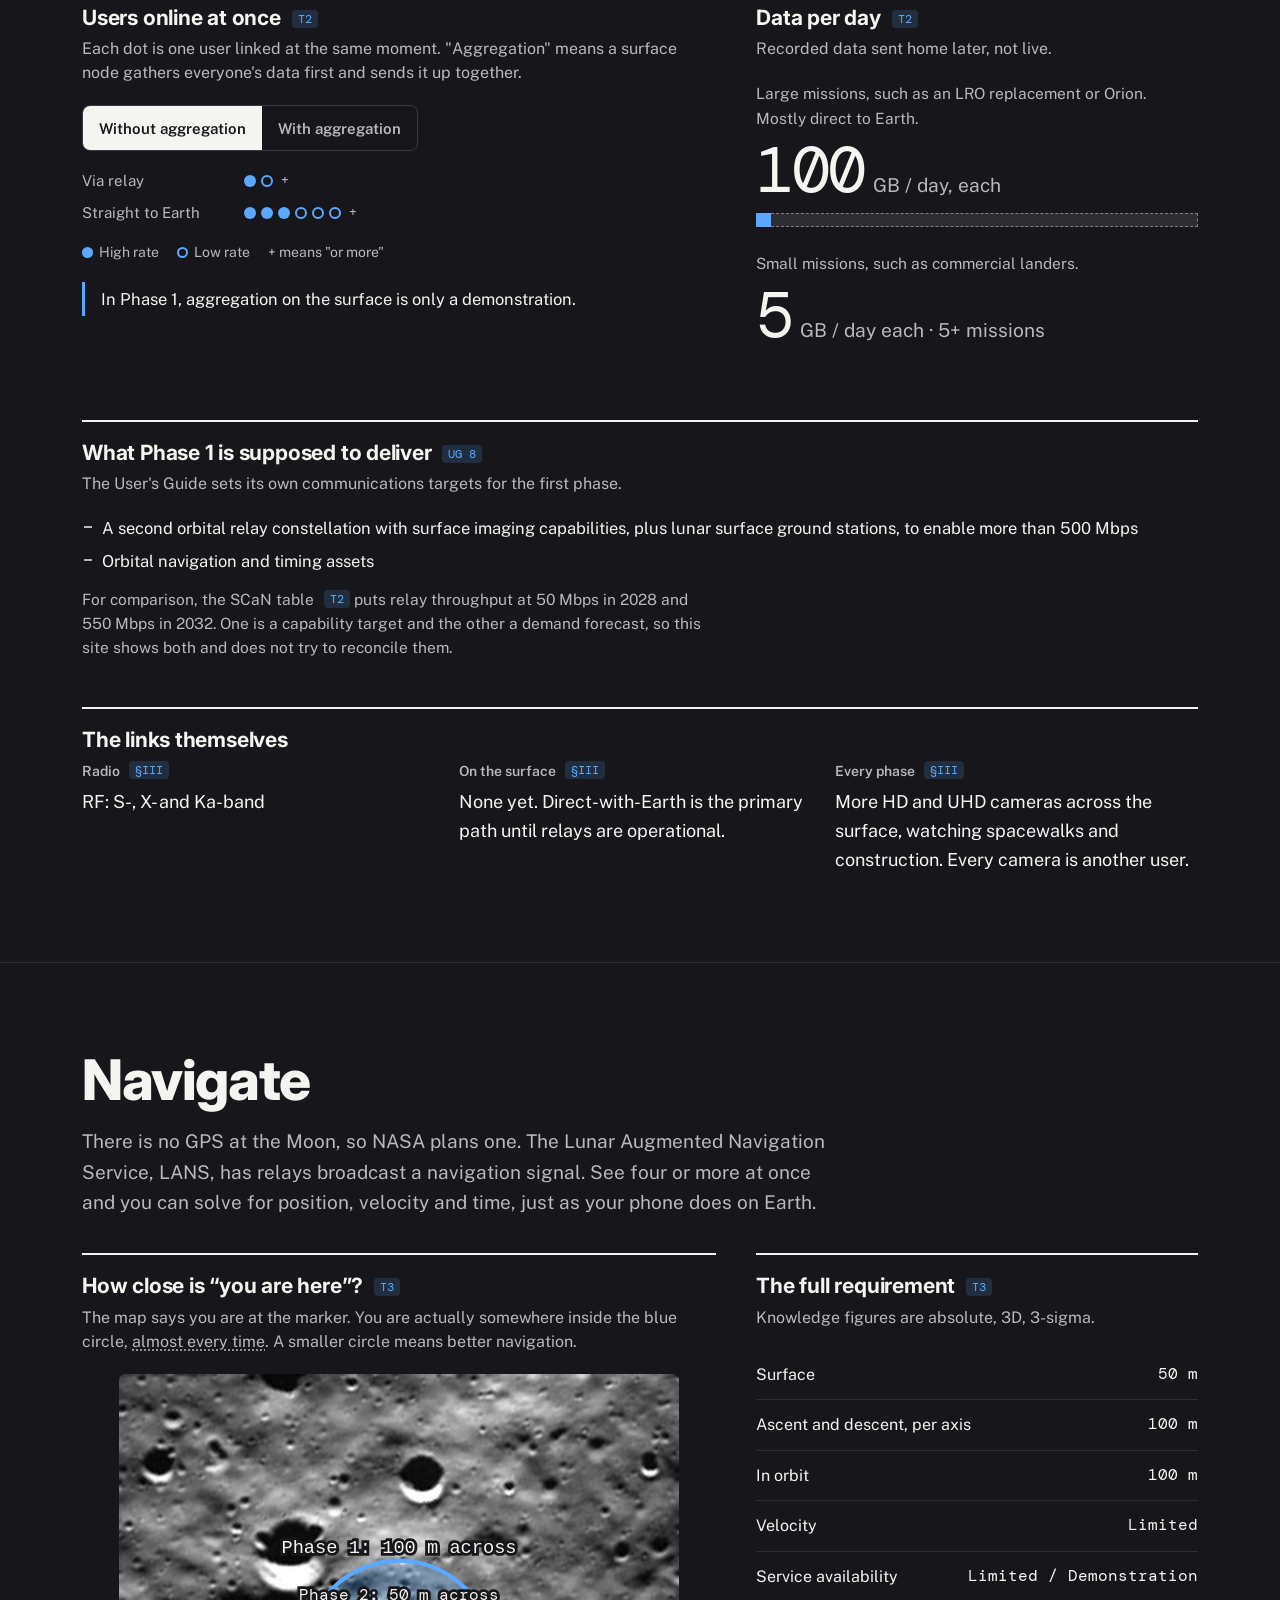
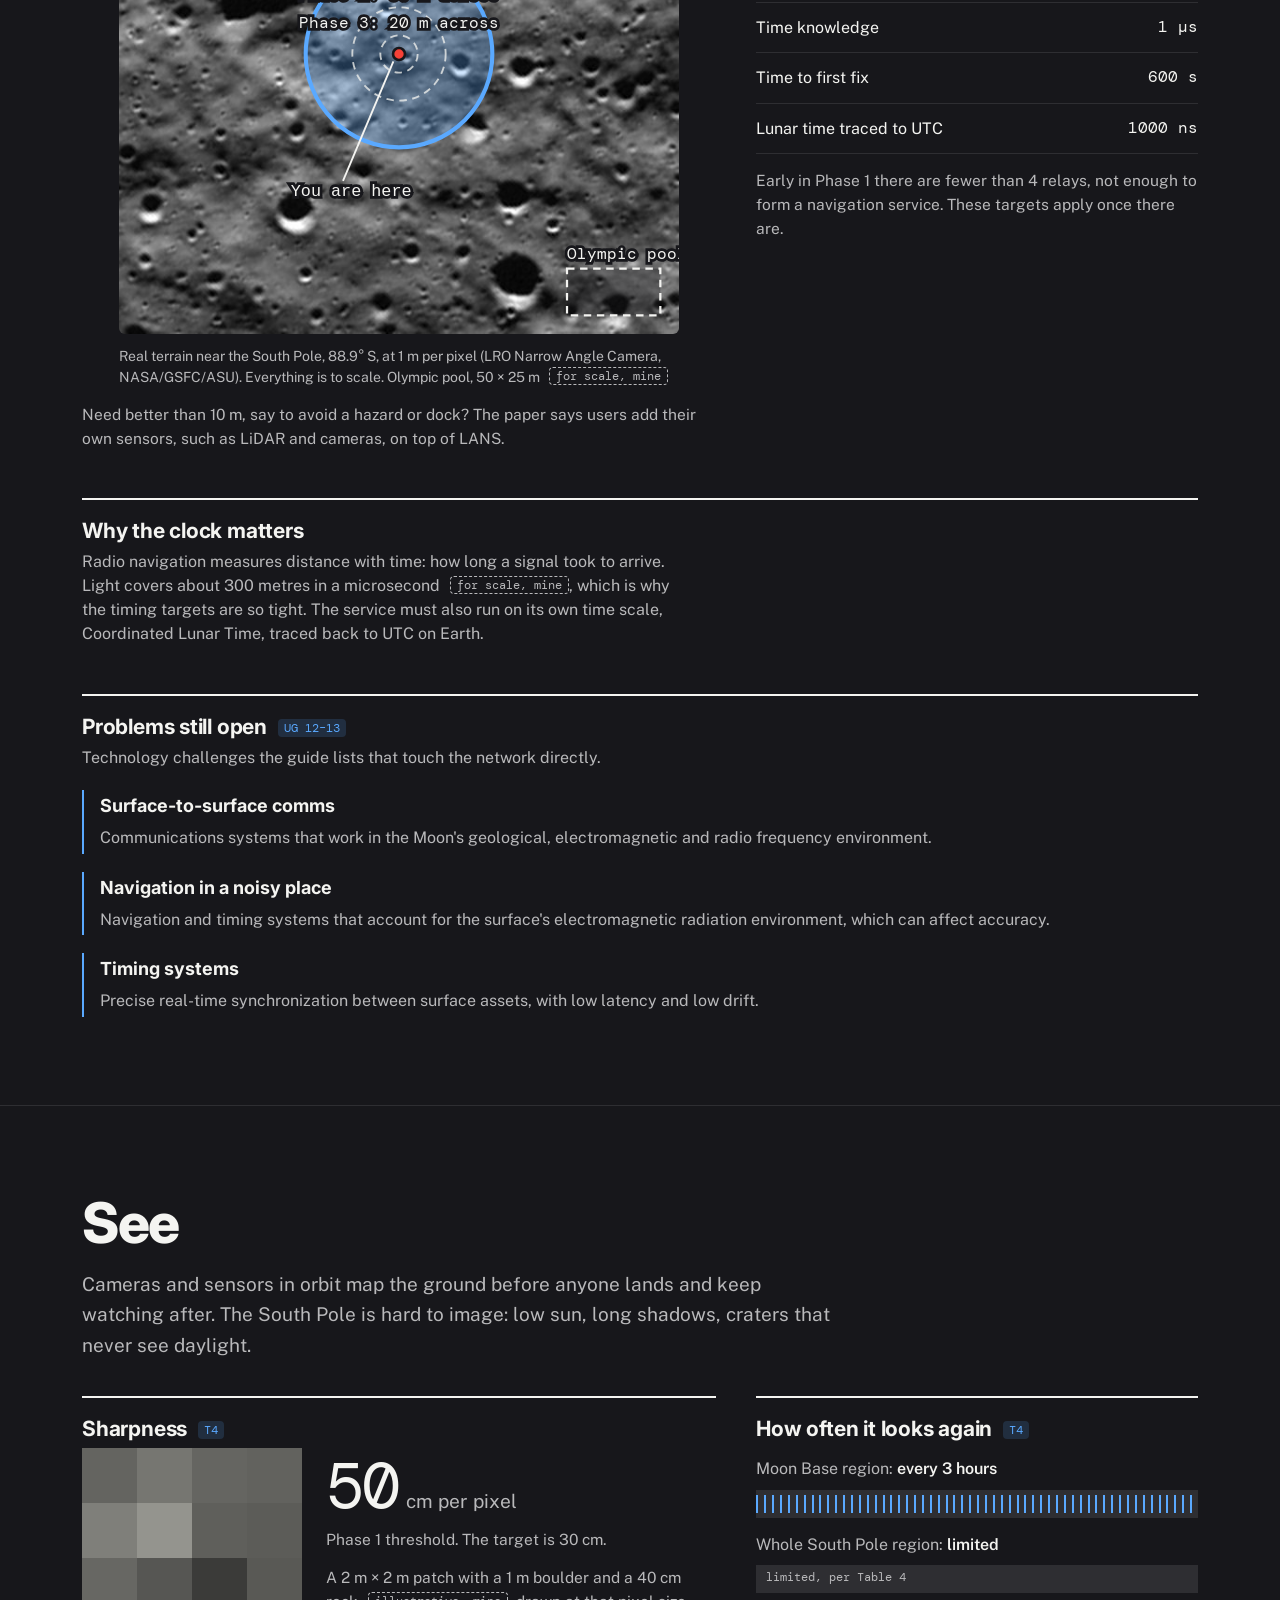
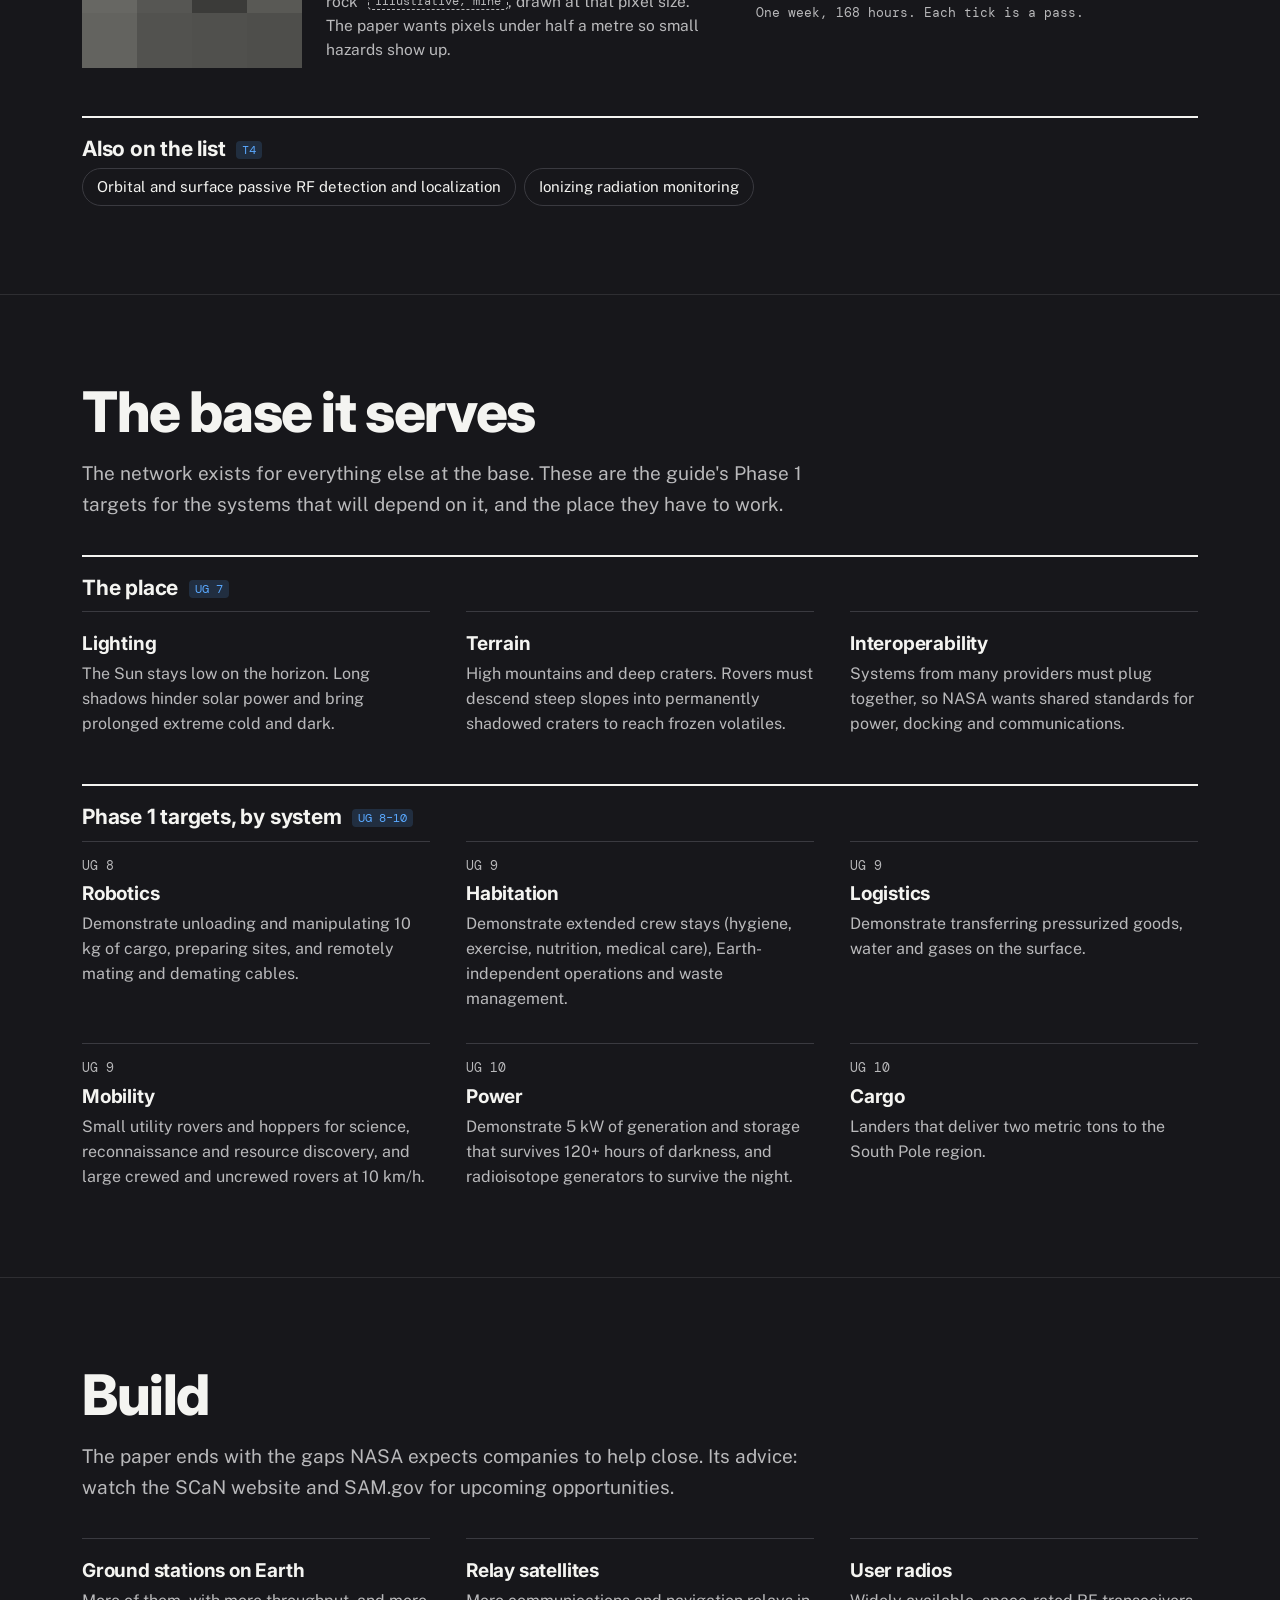
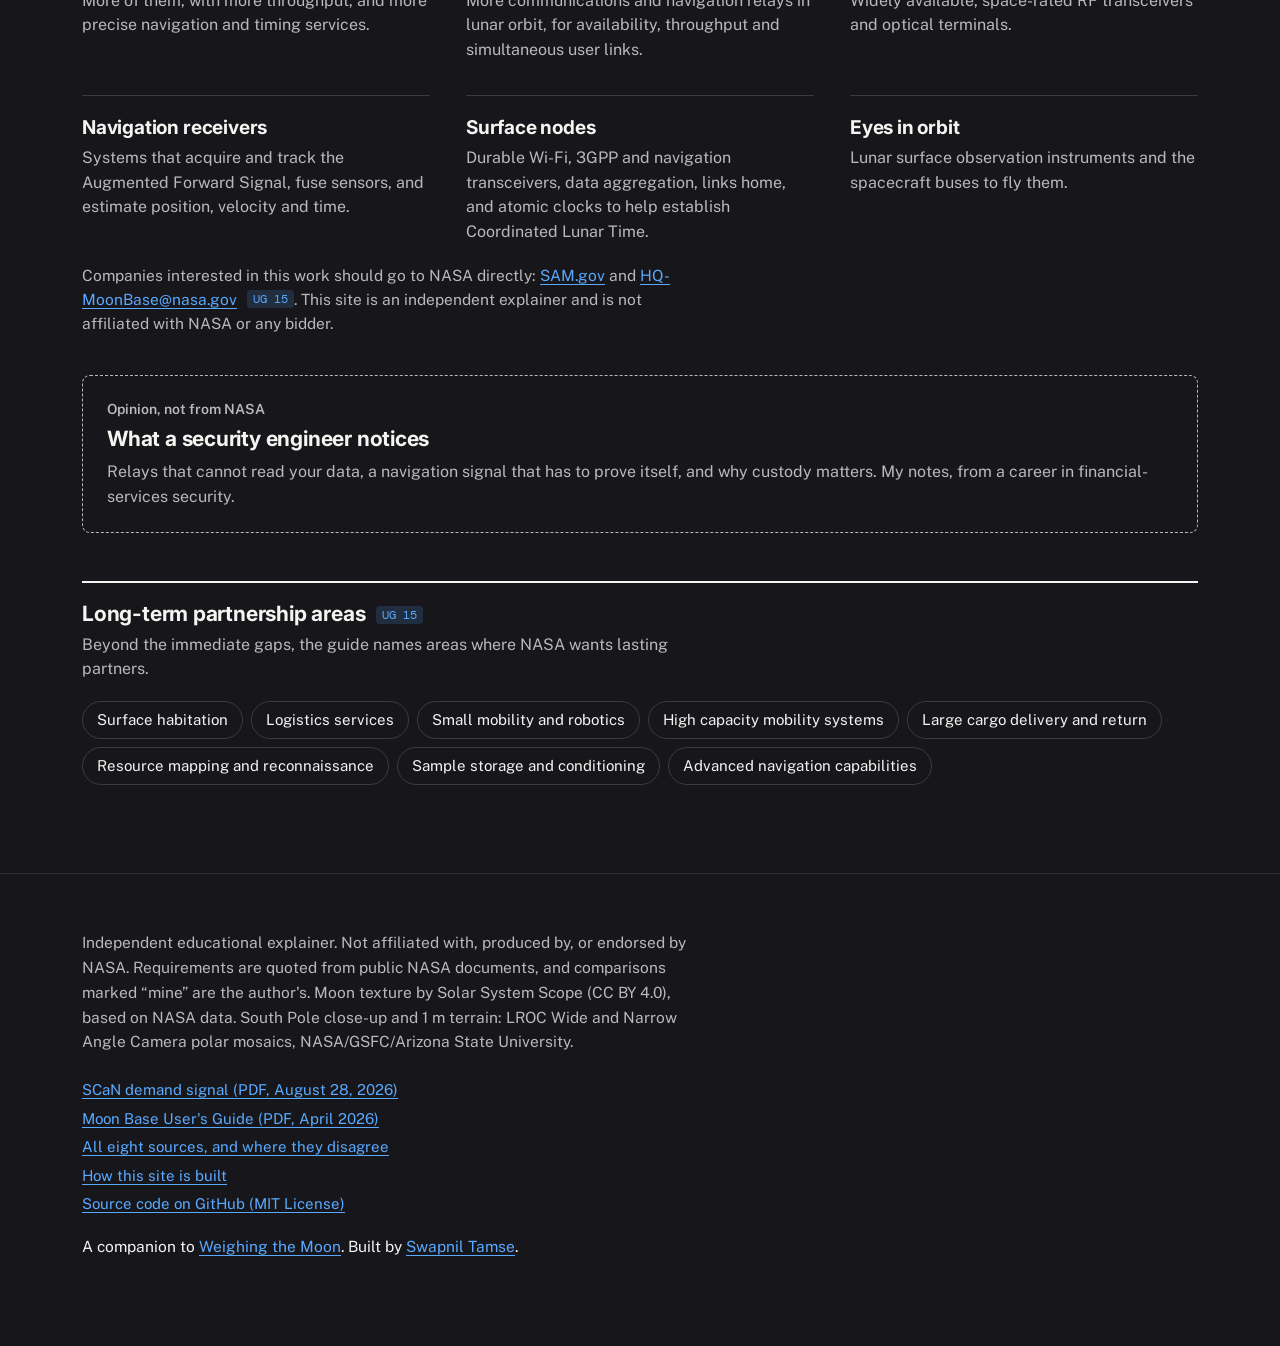
==== commit dafb5199: "real 1 m terrain behind the navigation circles, source tags link to their sources" ====
--- a/index.html
+++ b/index.html
@@ -46,7 +46,7 @@
     <div class="hero-text">
       <h1 id="hero-title">What it takes to put the Moon online</h1>
       <p class="deck">A base at the lunar South Pole needs what any town needs: a connection, a map and a clock. These are NASA's own numbers for each, phase by phase.</p>
-      <p class="srcnote">Every figure carries a tag for its source, like <span class="ref">T2</span> for a table in <a id="srclink" href="#" target="_blank" rel="noopener">SCaN's demand signal</a> or <span class="ref ug">UG 4</span> for a page of the <a class="uglink" href="#" target="_blank" rel="noopener">Moon Base User's Guide</a>. Pick a phase in the bar above.</p>
+      <p class="srcnote">Every figure carries a tag for its source, like <span class="ref">T2</span> for a table in <a id="srclink" href="#" target="_blank" rel="noopener">SCaN's demand signal</a> or <span class="ref ug">UG 4</span> for a page of the <a class="uglink" href="#" target="_blank" rel="noopener">Moon Base User's Guide</a>. Select any tag to see its source. Pick a phase in the bar above.</p>
       <nav class="jump" aria-label="On this page">
         <a href="#traffic">Traffic</a><a href="#talk">Talk</a><a href="#navigate">Navigate</a><a href="#see">See</a><a href="#base">The base</a><a href="#build">Build</a>
       </nav>
@@ -189,10 +189,10 @@
     <div class="section-head"><h2>Navigate</h2><p>There is no GPS at the Moon, so NASA plans one. The Lunar Augmented Navigation Service, LANS, has relays broadcast a navigation signal. See four or more at once and you can solve for position, velocity and time, just as your phone does on Earth.</p></div>
     <div class="cards">
       <div class="card w7 reveal navwrap">
-        <h3>How well you know where you are <span class="ref" title="Table 3">T3</span></h3>
-        <div class="cs">Position knowledge on the surface, drawn to scale. The bright ring is the selected phase.</div>
-        <svg id="navsvg" viewBox="-60 -60 120 120" role="img" aria-label="Concentric circles of 50, 25 and 10 metres with an Olympic pool for scale."></svg>
-        <div class="fiberkey" style="text-align:center">▭ Olympic pool, 50 × 25 m <span class="mine" title="My comparison, not from the paper">for scale, mine</span></div>
+        <h3>How close is “you are here”? <span class="ref" title="Table 3">T3</span></h3>
+        <div class="cs">The map says you are at the marker. You are actually somewhere inside the blue circle, <abbr class="hint" title="The paper's figures are 3-sigma: the true position is inside the circle about 99.7% of the time.">almost every time</abbr>. A smaller circle means better navigation.</div>
+        <svg id="navsvg" viewBox="-150 -150 300 300" role="img" aria-label=""></svg>
+        <div class="navkey">Real terrain near the South Pole, 88.9° S, at 1 m per pixel (LRO Narrow Angle Camera, NASA/GSFC/ASU). Everything is to scale. Olympic pool, 50 × 25 m <span class="mine" title="My comparison, not from the paper">for scale, mine</span></div>
         <div class="note">Need better than 10 m, say to avoid a hazard or dock? The paper says users add their own sensors, such as LiDAR and cameras, on top of LANS.</div>
       </div>
       <div class="card w5 reveal">
@@ -283,7 +283,7 @@
 
 <footer>
   <div class="wrap">
-    <p class="disclaimer">Independent educational explainer. Not affiliated with, produced by, or endorsed by NASA. Requirements are quoted from public NASA documents, and comparisons marked “mine” are the author's. Moon texture by Solar System Scope (CC BY 4.0), based on NASA data. South Pole close-up: LROC Wide Angle Camera south polar mosaic, NASA/GSFC/Arizona State University.</p>
+    <p class="disclaimer">Independent educational explainer. Not affiliated with, produced by, or endorsed by NASA. Requirements are quoted from public NASA documents, and comparisons marked “mine” are the author's. Moon texture by Solar System Scope (CC BY 4.0), based on NASA data. South Pole close-up and 1 m terrain: LROC Wide and Narrow Angle Camera polar mosaics, NASA/GSFC/Arizona State University.</p>
     <p class="src">
       <a id="srclink3" href="#" target="_blank" rel="noopener">SCaN demand signal (PDF, August 28, 2026)</a><br>
       <a class="uglink" href="#" target="_blank" rel="noopener">Moon Base User's Guide (PDF, April 2026)</a><br>
@@ -442,17 +442,27 @@
 /* ---------- Navigate ---------- */
 const NS = 'http://www.w3.org/2000/svg';
 onPhase(p => {
-  const svg = $('navsvg'), r = [50, 25, 10], [pw, ph] = S.poolM;
-  const light = document.body.classList.contains('light');
-  const ink = light ? '#191a1f' : '#f2ece0';
+  /* Drawn in metres over a 300 m patch of real terrain. The paper's figures are
+     radii (3-sigma, 3D), so each circle's width across is twice the figure. */
+  const svg = $('navsvg'), [pw, ph] = S.poolM;
+  const PH = [[1, 50], [2, 25], [3, 10]];
+  const lab = (x, y, t, size, weight, anchor) => `<text x="${x}" y="${y}" text-anchor="${anchor || 'start'}" font-family="DM Mono,monospace" font-size="${size}" font-weight="${weight || 400}" fill="#f4f4f1" stroke="#17171b" stroke-width="3" paint-order="stroke">${t}</text>`;
+  svg.setAttribute('aria-label', `Phase ${p.n}: the true position is inside a circle ${p.pnt.surface * 2} metres across, drawn over real lunar terrain with circles for the other phases and an Olympic pool for scale.`);
   svg.innerHTML =
-    `<rect x="${-pw / 2}" y="${-ph / 2}" width="${pw}" height="${ph}" fill="none" stroke="var(--bone)" stroke-width=".6" stroke-dasharray="1.6 1.2"/>` +
-    r.map(v => {
+    `<image href="assets/terrain-1m.jpg" x="-150" y="-150" width="300" height="300" preserveAspectRatio="none"/>` +
+    PH.map(([n, v]) => {
       const on = v === p.pnt.surface;
-      return `<circle cx="0" cy="0" r="${v}" fill="${on ? 'var(--blue-soft)' : 'none'}" stroke="var(--link)" stroke-width="${on ? 1.1 : .45}" stroke-opacity="${on ? 1 : .45}" ${on ? '' : 'stroke-dasharray="1.5 1.5"'}/>` +
-        `<text x="${v * .7071 + 1.5}" y="${-v * .7071 - 1.5}" font-family="DM Mono,monospace" font-size="${on ? 4.2 : 3.4}" fill="${ink}" fill-opacity="${on ? 1 : .55}">${v} m</text>`;
+      return `<circle cx="0" cy="0" r="${v}" fill="${on ? 'rgba(90,169,255,.28)' : 'none'}" stroke="${on ? '#5aa9ff' : '#f4f4f1'}" stroke-width="${on ? 2.2 : 1}" stroke-opacity="${on ? 1 : .75}" ${on ? '' : 'stroke-dasharray="4 3"'}/>`;
     }).join('') +
-    `<circle cx="0" cy="0" r="1.2" fill="var(--site)"/>`;
+    PH.map(([n, v]) => {
+      const on = v === p.pnt.surface;
+      return lab(0, -v - 4, `Phase ${n}: ${v * 2} m across`, on ? 10 : 8.5, on ? 500 : 400, 'middle');
+    }).join('') +
+    `<rect x="${140 - pw}" y="${140 - ph}" width="${pw}" height="${ph}" fill="rgba(23,23,27,.35)" stroke="#f4f4f1" stroke-width="1.2" stroke-dasharray="4 3"/>` +
+    lab(140 - pw, 140 - ph - 5, 'Olympic pool', 8.5) +
+    `<circle cx="0" cy="0" r="3.2" fill="#f64137" stroke="#17171b" stroke-width="1.4"/>` +
+    lab(-58, 76, 'You are here', 9, 500) +
+    `<line x1="-30" y1="68" x2="-3" y2="4" stroke="#f4f4f1" stroke-width="1"/>`;
   const rows = [
     ['Surface', p.pnt.surface + ' m'], ['Ascent and descent, per axis', p.pnt.ascent + ' m'], ['In orbit', p.pnt.orbit + ' m'],
     ['Velocity', p.pnt.velocity], ['Service availability', p.pnt.avail], ['Time knowledge', p.pnt.time],
--- a/assets/moonbase.css
+++ b/assets/moonbase.css
@@ -87,6 +87,8 @@
 .ref{font-family:var(--mono);font-size:12px;color:var(--blue);background:var(--blue-soft);border-radius:4px;padding:1px 6px;
   margin-left:6px;vertical-align:2px;white-space:nowrap;cursor:help;font-weight:400;letter-spacing:0}
 .ref.ug{color:var(--blue)}
+a.reflink{text-decoration:none}
+a.reflink:hover{text-decoration:underline}
 .mine{font-family:var(--mono);font-size:12px;color:var(--gray);border:1px dashed var(--gray);border-radius:4px;padding:0 6px;
   margin-left:6px;vertical-align:2px;white-space:nowrap;cursor:help}
 
@@ -167,7 +169,9 @@
 .tlist span{color:var(--gray);font-size:16px;line-height:1.55}
 
 /* Navigation */
-.navwrap svg{width:100%;height:auto;display:block;max-width:440px;margin:0 auto}
+.navwrap svg{width:100%;height:auto;display:block;max-width:560px;margin:0 auto;border-radius:6px}
+.navkey{font-size:14px;color:var(--gray);margin:12px auto 0;max-width:560px;line-height:1.5}
+abbr.hint{text-decoration:underline dotted;text-underline-offset:3px;cursor:help}
 .stat{display:flex;justify-content:space-between;gap:12px;padding:12px 0;border-bottom:1px solid var(--graphite);font-size:16px}
 .stat .sv{font-family:var(--mono);font-size:15.5px;text-align:right;white-space:nowrap}
 
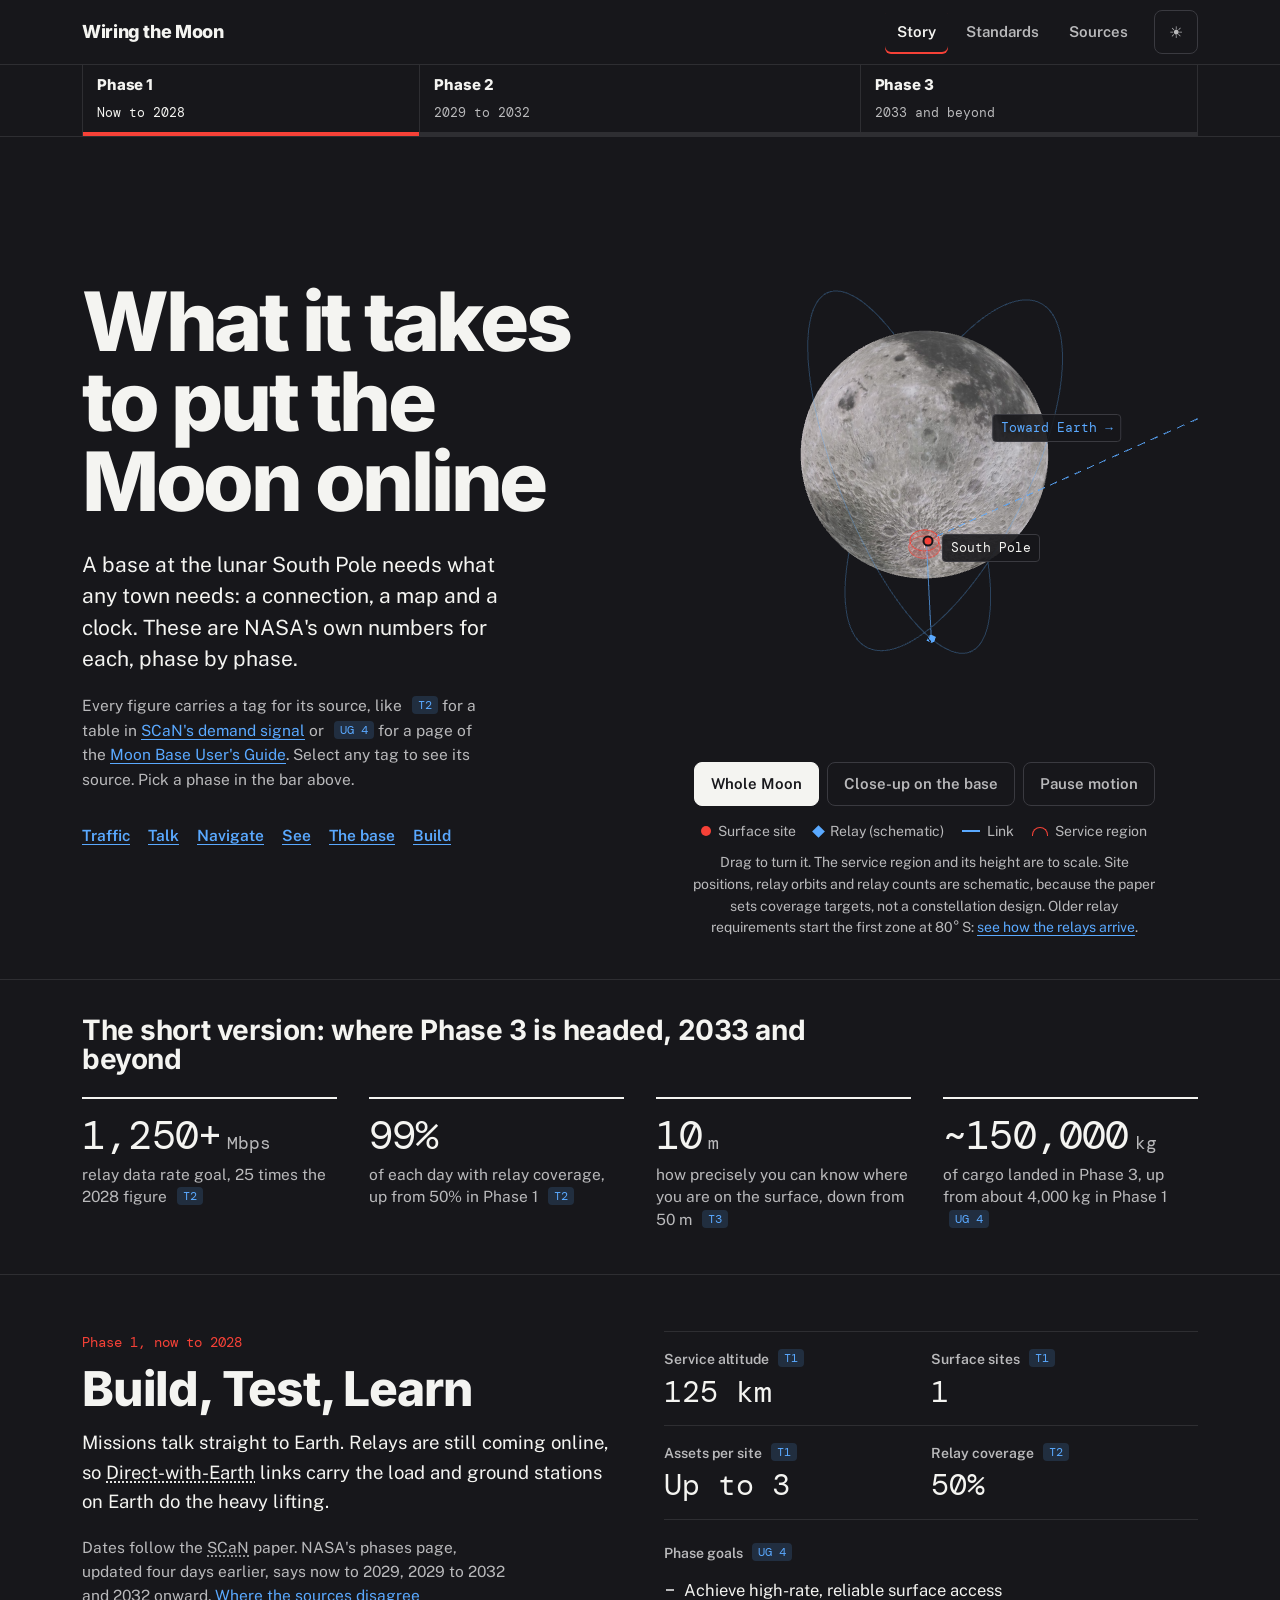
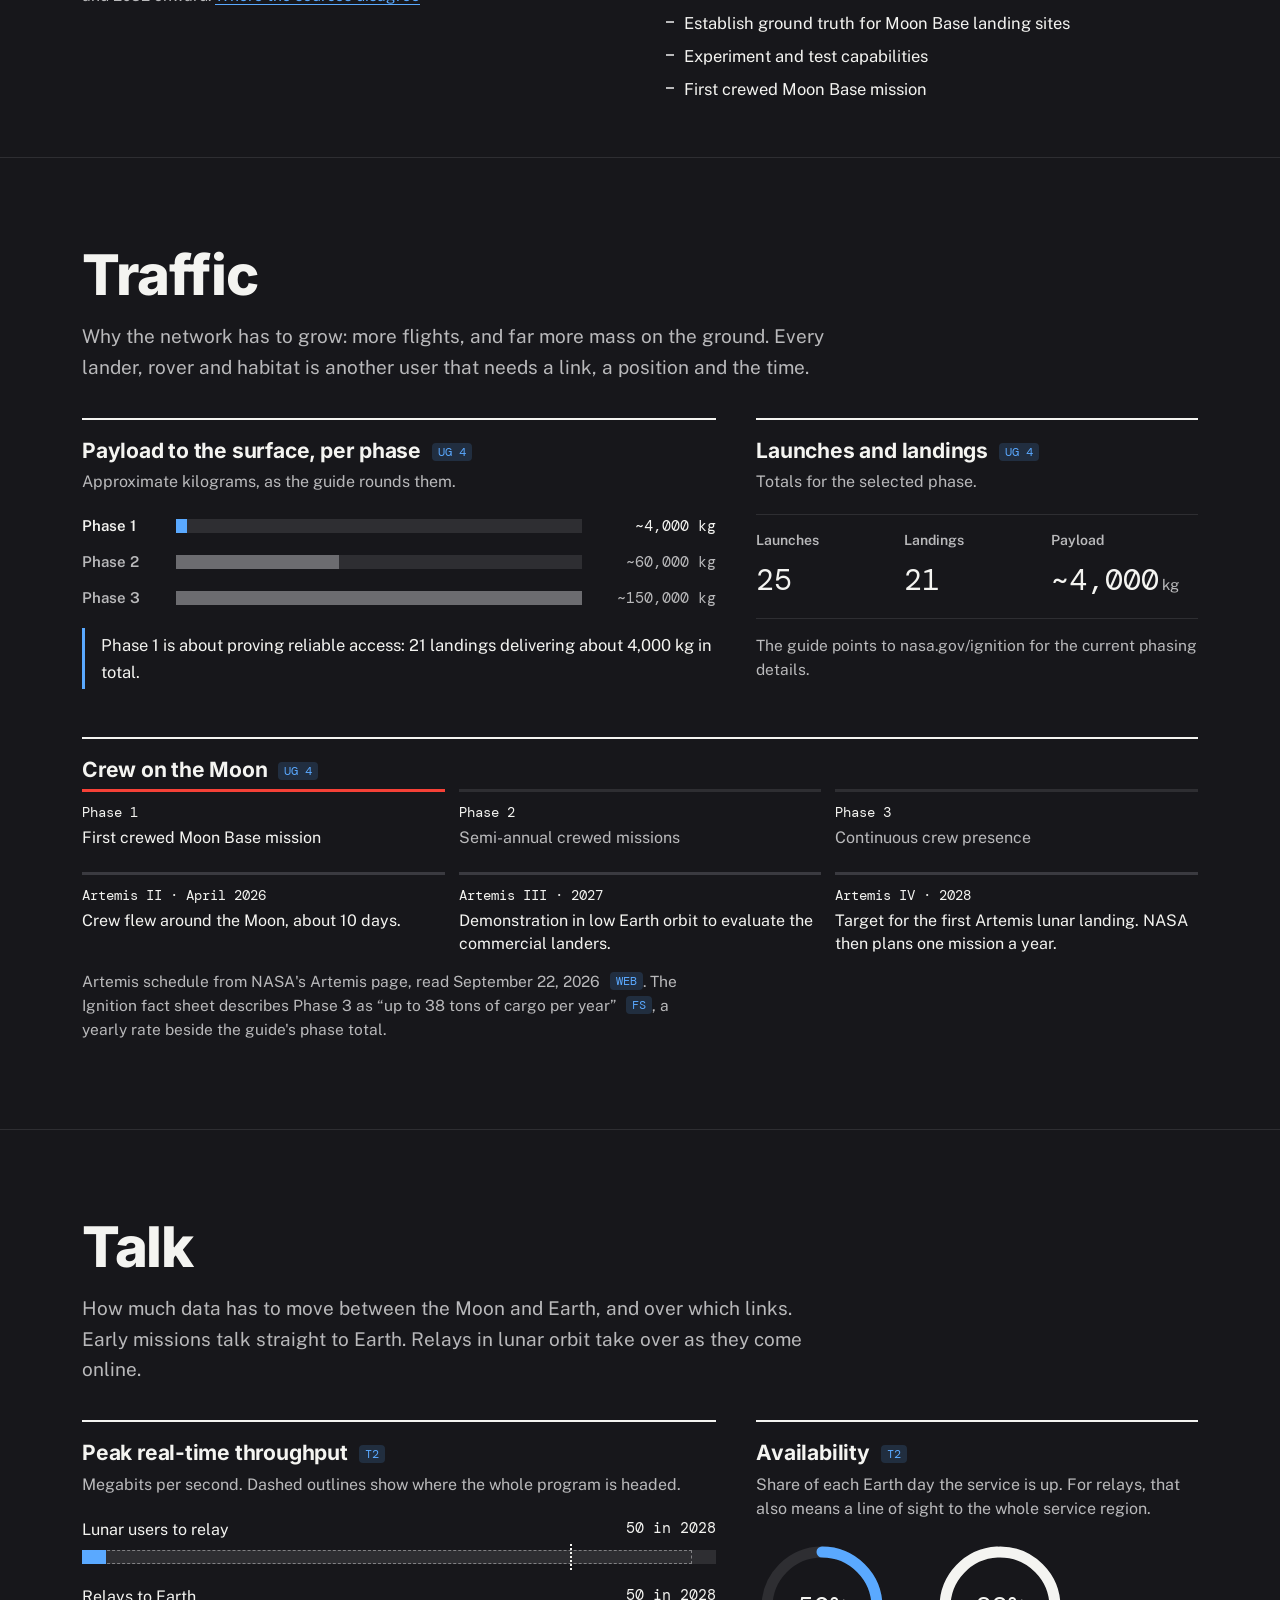
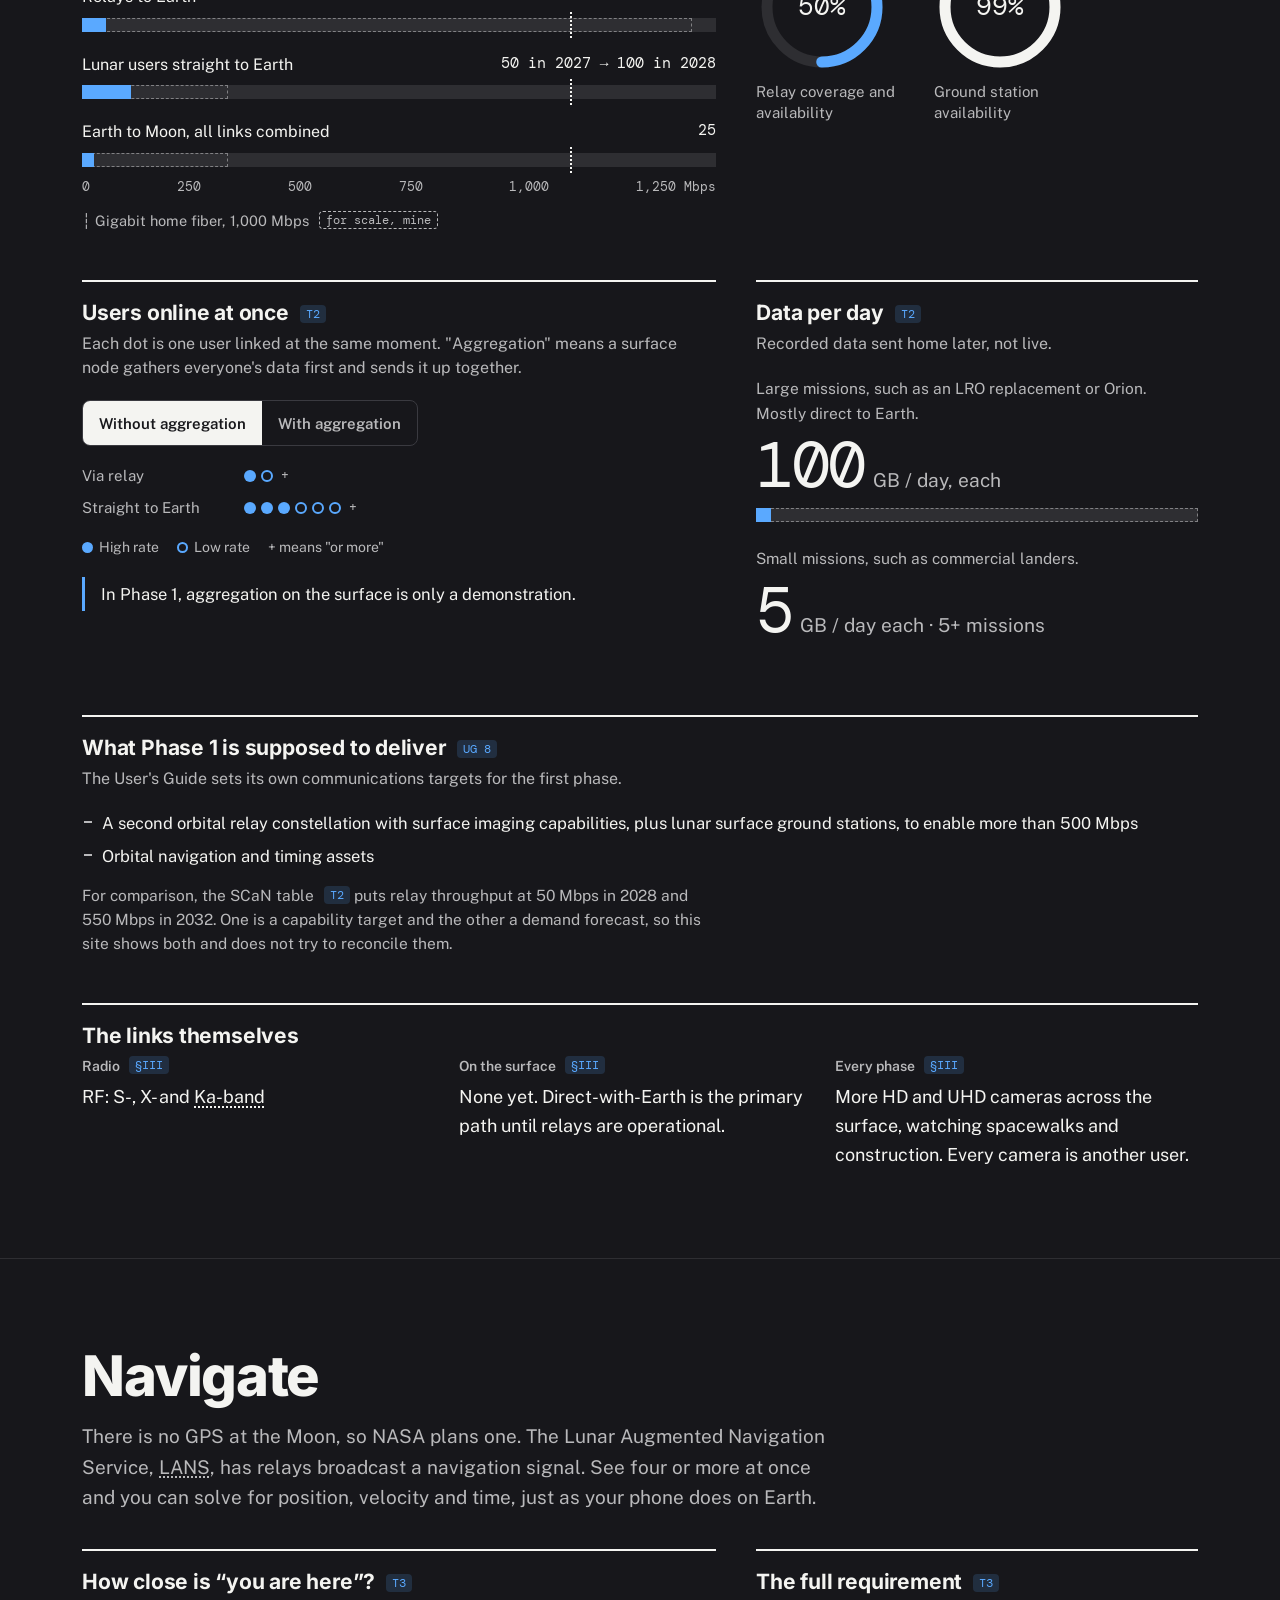
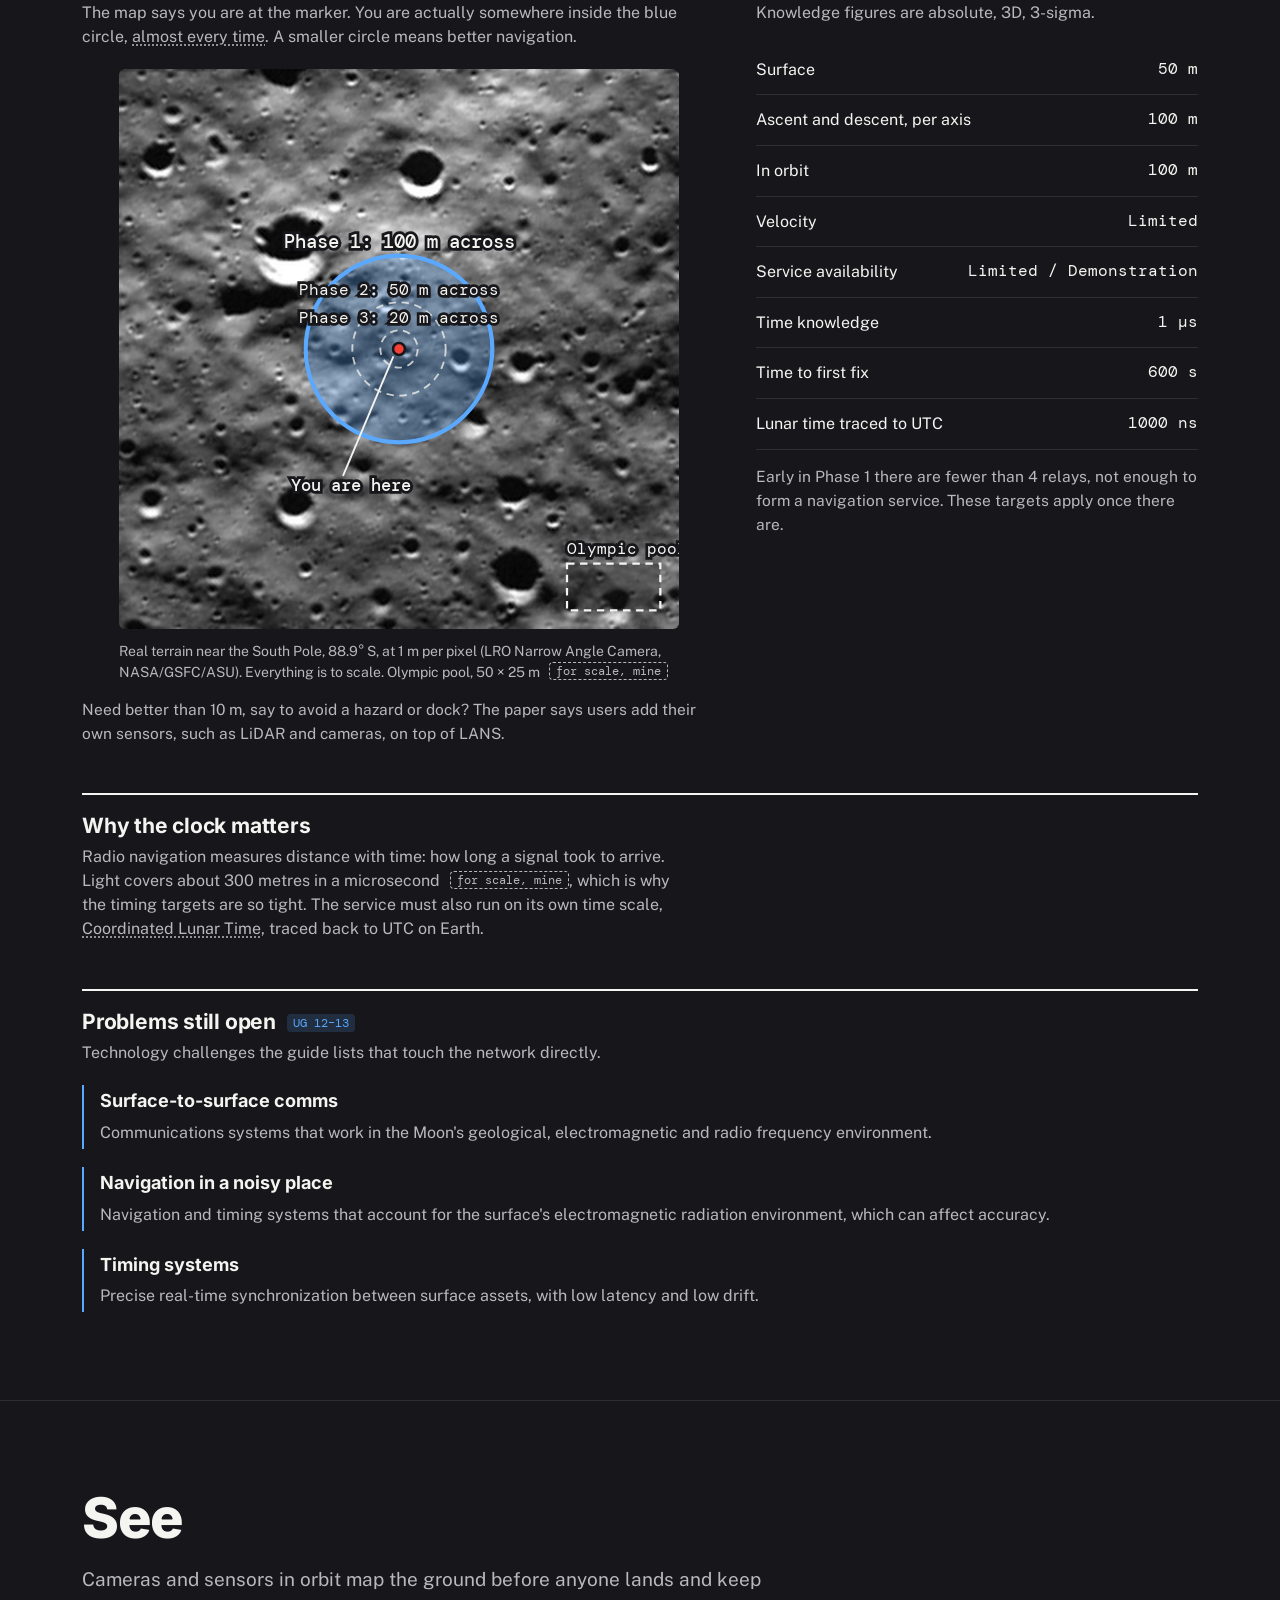
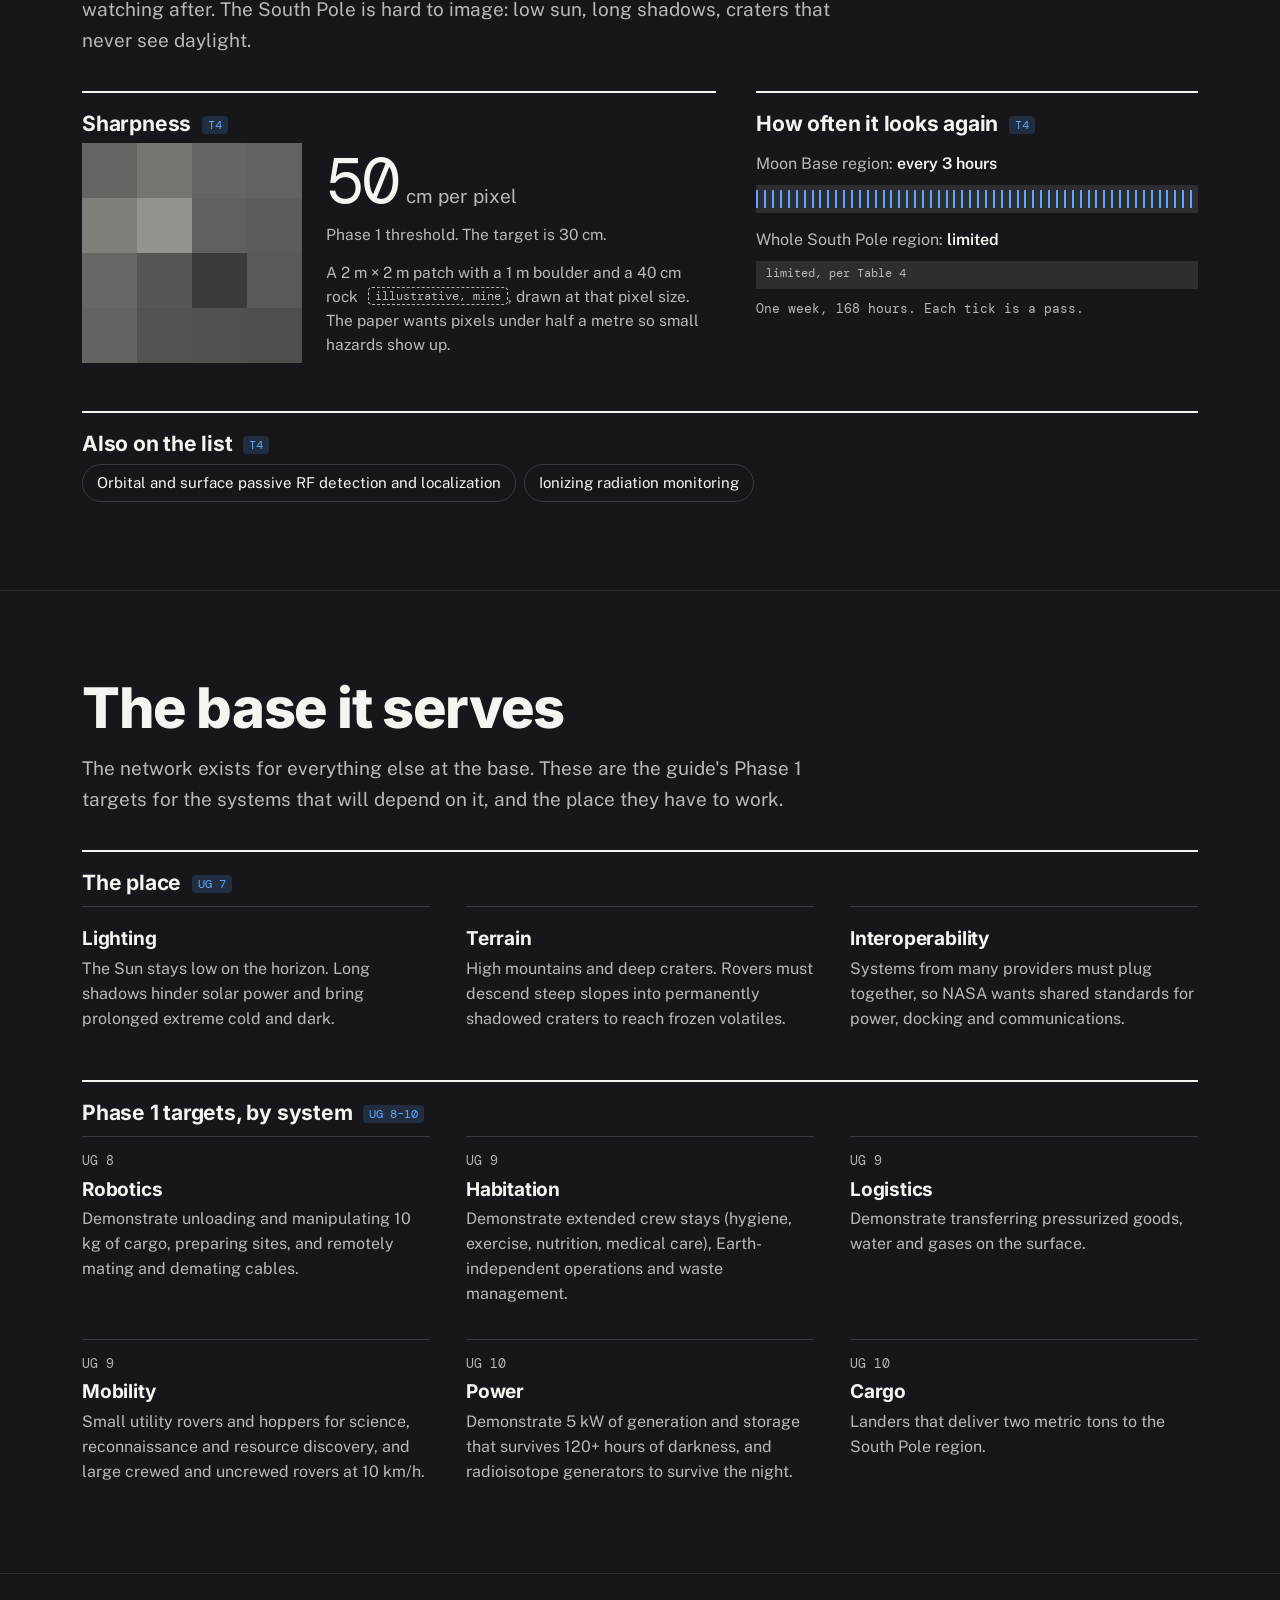
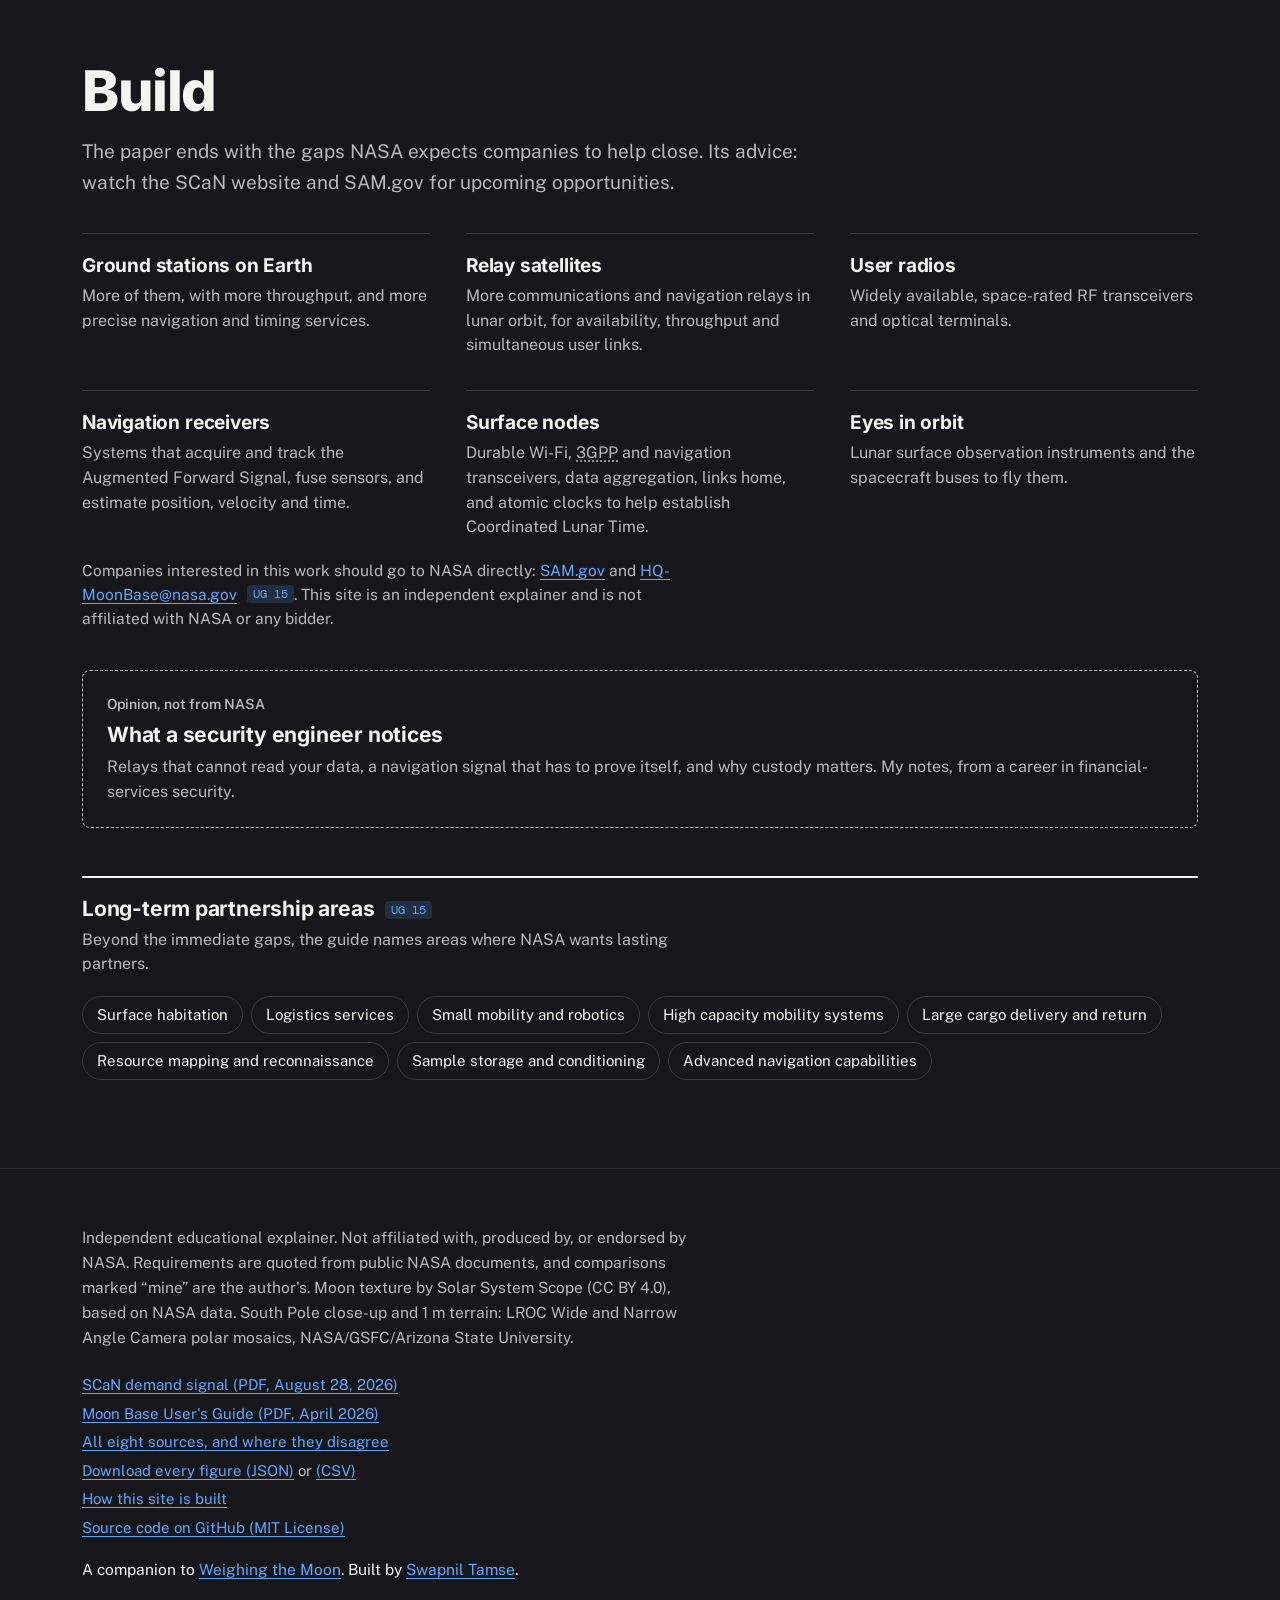
==== commit 7c9e5f57: "glance strip, glossary, mobile folding, data download, tests, faster first paint" ====
--- a/index.html
+++ b/index.html
@@ -20,9 +20,9 @@
 <meta name="twitter:title" content="What it takes to put the Moon online">
 <meta name="twitter:description" content="What it takes to give a lunar base a connection, a map and a clock. NASA's own numbers, one phase at a time.">
 <meta name="twitter:image" content="https://moonbase.swapniltamse.com/assets/og.jpg">
-<link rel="preconnect" href="https://fonts.googleapis.com">
-<link rel="preconnect" href="https://fonts.gstatic.com" crossorigin>
-<link href="https://fonts.googleapis.com/css2?family=Inter:wght@700;800&family=Public+Sans:ital,wght@0,400;0,600;1,400&family=DM+Mono:wght@400;500&display=swap" rel="stylesheet">
+<link rel="preload" href="assets/fonts/inter-700.woff2" as="font" type="font/woff2" crossorigin>
+<link rel="preload" href="assets/fonts/public-sans-400.woff2" as="font" type="font/woff2" crossorigin>
+<link rel="stylesheet" href="assets/fonts.css">
 <link rel="stylesheet" href="assets/site.css">
 <script defer src="https://cdn.vercel-insights.com/v1/script.js"></script>
 <link rel="stylesheet" href="assets/moonbase.css">
@@ -54,7 +54,7 @@
     <div class="hero-globe">
       <div class="globe-holder">
         <canvas id="globe" tabindex="0" role="img" aria-label="The lunar South Pole, showing the service region, surface sites and relay satellites for the selected phase."></canvas>
-        <img class="fallimg" id="fallimg" src="assets/moon-surface.jpg" alt="">
+        <img class="fallimg" id="fallimg" data-src="assets/moon-surface.jpg" alt="">
         <div class="marklayer" id="marks"></div>
         <div class="loading" id="loading">Loading the Moon…</div>
       </div>
@@ -71,6 +71,18 @@
       </div>
       <p class="gcap">Drag to turn it. The service region and its height are to scale. Site positions, relay orbits and relay counts are schematic, because the paper sets coverage targets, not a constellation design. Older relay requirements start the first zone at 80° S: <a href="standards/#relays">see how the relays arrive</a>.</p>
     </div>
+  </div>
+</section>
+
+<section class="glance" aria-labelledby="glance-title">
+  <div class="wrap">
+    <h2 id="glance-title">The short version: where Phase 3 is headed, 2033 and beyond</h2>
+    <dl class="glance-grid">
+      <div><dt>1,250+<small>Mbps</small></dt><dd>relay data rate goal, 25 times the 2028 figure <span class="ref" title="Table 2">T2</span></dd></div>
+      <div><dt>99%</dt><dd>of each day with relay coverage, up from 50% in Phase 1 <span class="ref" title="Table 2">T2</span></dd></div>
+      <div><dt>10<small>m</small></dt><dd>how precisely you can know where you are on the surface, down from 50 m <span class="ref" title="Table 3">T3</span></dd></div>
+      <div><dt>~150,000<small>kg</small></dt><dd>of cargo landed in Phase 3, up from about 4,000 kg in Phase 1 <span class="ref ug" title="Moon Base User's Guide, page 4">UG 4</span></dd></div>
+    </dl>
   </div>
 </section>
 
@@ -157,7 +169,7 @@
         <div class="ukey"><span><i class="kh"></i>High rate</span><span><i class="kl"></i>Low rate</span><span>+ means "or more"</span></div>
         <div class="callout" id="aggcall"></div>
       </div>
-      <div class="card w5 reveal">
+      <div class="card w5 reveal fold">
         <h3>Data per day <span class="ref" title="Table 2">T2</span></h3>
         <div class="cs">Recorded data sent home later, not live.</div>
         <div class="vol">
@@ -166,13 +178,13 @@
           <div class="vrow"><div class="vk">Small missions, such as commercial landers.</div><div class="big" id="v-small"></div></div>
         </div>
       </div>
-      <div class="card w12 reveal">
+      <div class="card w12 reveal fold">
         <h3>What Phase 1 is supposed to deliver <span class="ref ug" title="Moon Base User's Guide, page 8">UG 8</span></h3>
         <div class="cs">The User's Guide sets its own communications targets for the first phase.</div>
         <ul class="goals" id="ctargets" style="margin-top:0"></ul>
         <div class="note">For comparison, the SCaN table <span class="ref" title="Table 2">T2</span> puts relay throughput at 50 Mbps in 2028 and 550 Mbps in 2032. One is a capability target and the other a demand forecast, so this site shows both and does not try to reconcile them.</div>
       </div>
-      <div class="card w12 reveal">
+      <div class="card w12 reveal fold">
         <h3>The links themselves</h3>
         <div class="cards linkgrid" style="gap:14px">
           <div class="lcell"><div class="lbl">Radio <span class="ref" title="Section III, Communications">§III</span></div><div id="l-links" style="margin-top:6px"></div></div>
@@ -201,11 +213,11 @@
         <div id="navstats"></div>
         <div class="note" id="navnote"></div>
       </div>
-      <div class="card w12 reveal">
+      <div class="card w12 reveal fold">
         <h3>Why the clock matters</h3>
         <div class="cs" style="margin-bottom:0">Radio navigation measures distance with time: how long a signal took to arrive. Light covers about 300 metres in a microsecond <span class="mine" title="Physics, not from the paper">for scale, mine</span>, which is why the timing targets are so tight. The service must also run on its own time scale, Coordinated Lunar Time, traced back to UTC on Earth.</div>
       </div>
-      <div class="card w12 reveal">
+      <div class="card w12 reveal fold">
         <h3>Problems still open <span class="ref ug" title="Moon Base User's Guide, pages 12 and 13">UG 12–13</span></h3>
         <div class="cs">Technology challenges the guide lists that touch the network directly.</div>
         <div class="tlist" id="netch"></div>
@@ -237,7 +249,7 @@
         <div class="week" id="wk-pole" aria-hidden="true"></div>
         <div class="axis"><span>One week, 168 hours. Each tick is a pass.</span></div>
       </div>
-      <div class="card w12 reveal">
+      <div class="card w12 reveal fold">
         <h3>Also on the list <span class="ref" title="Table 4">T4</span></h3>
         <div class="chips" id="o-extra"></div>
       </div>
@@ -253,7 +265,7 @@
         <h3>The place <span class="ref ug" title="Moon Base User's Guide, page 7">UG 7</span></h3>
         <div class="asks" id="env" style="margin-top:10px"></div>
       </div>
-      <div class="card w12 reveal">
+      <div class="card w12 reveal fold">
         <h3>Phase 1 targets, by system <span class="ref ug" title="Moon Base User's Guide, pages 8 to 10">UG 8–10</span></h3>
         <div class="asks" id="serves" style="margin-top:10px"></div>
       </div>
@@ -271,7 +283,7 @@
       <h3>What a security engineer notices</h3>
       <p>Relays that cannot read your data, a navigation signal that has to prove itself, and why custody matters. My notes, from a career in financial-services security.</p>
     </a>
-    <div class="card w12" style="margin-top:48px">
+    <div class="card w12 fold" style="margin-top:48px">
       <h3>Long-term partnership areas <span class="ref ug" title="Moon Base User's Guide, page 15">UG 15</span></h3>
       <div class="cs">Beyond the immediate gaps, the guide names areas where NASA wants lasting partners.</div>
       <div class="chips" id="partners"></div>
@@ -288,6 +300,7 @@
       <a id="srclink3" href="#" target="_blank" rel="noopener">SCaN demand signal (PDF, August 28, 2026)</a><br>
       <a class="uglink" href="#" target="_blank" rel="noopener">Moon Base User's Guide (PDF, April 2026)</a><br>
       <a href="sources/">All eight sources, and where they disagree</a><br>
+      <a href="assets/moonbase-data.json" download>Download every figure (JSON)</a> or <a href="assets/moonbase-data.csv" download>(CSV)</a><br>
       <a href="how-it-works/">How this site is built</a><br>
       <a href="https://github.com/swapniltamse/moonbase-explainer">Source code on GitHub (MIT License)</a>
     </p>
@@ -297,7 +310,6 @@
 
 <script src="assets/site.js"></script>
 <script src="assets/data.js"></script>
-<script src="assets/three.min.js"></script>
 <script>
 const D = window.DEMAND, S = window.SCALE, G = window.GUIDE;
 document.querySelectorAll('.uglink').forEach(a => { a.href = G.source.url; });
@@ -339,9 +351,10 @@
 });
 
 /* ---------- Phase card ---------- */
+let pcardReady = false;
 onPhase(p => {
-  const c = $('pcard'); c.classList.add('swap');
-  setTimeout(() => {
+  const c = $('pcard');
+  const fill = () => {
     $('ptag').textContent = `Phase ${p.n}, ${p.years.toLowerCase()}`;
     $('pname').textContent = p.name;
     $('pstory').textContent = p.story;
@@ -351,7 +364,9 @@
     $('f-relay').textContent = p.comms.relayAvailLabel;
     $('pgoals').innerHTML = G.traffic[p.n - 1].goals.map(g => `<li>${g}</li>`).join('');
     c.classList.remove('swap');
-  }, 140);
+  };
+  if (!pcardReady) { pcardReady = true; fill(); return; }   /* no delay on first paint: nothing below it moves */
+  c.classList.add('swap'); setTimeout(fill, 140);
 });
 
 /* ---------- Traffic (User's Guide, page 4) ---------- */
@@ -525,9 +540,9 @@
    direction of Earth. "Close-up" flies down over the pole so the service region,
    its height and the sites fill the frame. Motion can be paused (WCAG 2.2.2)
    and starts paused when the system asks for reduced motion. */
-(function () {
+function initGlobe() {
   const canvas = $('globe'), holder = canvas.parentElement, marks = $('marks'), loading = $('loading');
-  function fallback() { loading.style.display = 'none'; canvas.style.display = 'none'; marks.style.display = 'none'; $('fallimg').style.display = 'block'; }
+  function fallback() { loading.style.display = 'none'; canvas.style.display = 'none'; marks.style.display = 'none'; const f = $('fallimg'); f.src = f.dataset.src; f.style.display = 'block'; }
   if (!window.THREE) { fallback(); return; }
   let renderer; try { renderer = new THREE.WebGLRenderer({ canvas, antialias: true, alpha: true }); } catch (e) { fallback(); return; }
 
@@ -615,7 +630,8 @@
   dwe.computeLineDistances(); scene.add(dwe);
 
   let target = { alt: 125, sites: 1, relays: 2, dweOp: 0.9 }, cur = { alt: 125 };
-  onPhase(p => { target = { alt: p.region.alt, sites: p.region.sites, relays: RELAYS_PER_PHASE[p.n - 1], dweOp: p.n === 1 ? 0.9 : 0.35 }; });
+  const setTarget = p => { target = { alt: p.region.alt, sites: p.region.sites, relays: RELAYS_PER_PHASE[p.n - 1], dweOp: p.n === 1 ? 0.9 : 0.35 }; };
+  onPhase(setTarget); setTarget(D.phases[phase]);   /* started late, so catch up with the current phase */
 
   new THREE.TextureLoader().load('assets/moon-surface.jpg', t => {
     if ('SRGBColorSpace' in THREE) t.colorSpace = THREE.SRGBColorSpace;
@@ -709,8 +725,16 @@
   const place = (el, p, op) => { el.style.left = p.x + 'px'; el.style.top = p.y + 'px'; el.style.opacity = op; };
   const visible = (pt, camPos) => pt.clone().normalize().dot(tmp.copy(camPos).sub(pt).normalize()) > 0.02;
   let lastT = performance.now();
+  const setText = (el, t) => { const n = el.querySelector('.t'); if (n.textContent !== t) n.textContent = t; };
+
+  /* Draw only while the globe is on screen and the tab is visible. */
+  let onscreen = true, running = false;
+  const kick = () => { if (!running && onscreen && !document.hidden) { running = true; lastT = performance.now(); requestAnimationFrame(loop); } };
+  new IntersectionObserver(es => { onscreen = es[0].isIntersecting; kick(); }).observe(holder);
+  document.addEventListener('visibilitychange', kick);
 
   function loop(now) {
+    if (!onscreen || document.hidden) { running = false; return; }
     const dt = Math.min(0.05, (now - lastT) / 1000); lastT = now;
     const k = 1 - Math.pow(0.02, dt), kc = 1 - Math.pow(0.08, dt);
     if (!paused && !dragging) az += dt * (view === 'whole' ? 0.07 : 0.035);
@@ -755,10 +779,10 @@
     /* Labels: the pole in the whole view; the region, its height and a scale bar up close. */
     const poleQ = toPx(POLE.clone().multiplyScalar(rr), w, h);
     place(L.pole, poleQ, 1 - closeness);
-    L.region.querySelector('.t').textContent = 'Service region, 84° S to the pole';
+    setText(L.region, 'Service region, 84° S to the pole');
     let top = null; for (let i = 0; i < 360; i += 10) { const q = toPx(dir(D.region.latFrom, i - 180).multiplyScalar(rr), w, h); if (!top || q.y < top.y) top = q; }
     place(L.region, top, closeness);
-    L.height.querySelector('.t').textContent = `${target.alt} km up`;
+    setText(L.height, `${target.alt} km up`);
     place(L.height, toPx(POLE.clone().multiplyScalar(1 + (rr - 1) / 2), w, h), closeness);
     if (relayLabelAt) place(L.relay, relayLabelAt, 1 - closeness); else L.relay.style.opacity = 0;
     const eq = toPx(EARTH.clone().multiplyScalar(1.12).add(new THREE.Vector3(0, -0.45, 0)), w, h);
@@ -772,7 +796,21 @@
     renderer.render(scene, camera);
     requestAnimationFrame(loop);
   }
-  requestAnimationFrame(loop);
+  kick();
+}
+
+/* Load three.js (600 KB) only when the globe is about to scroll into view. */
+(function () {
+  const holder = $('globe').parentElement;
+  const start = () => {
+    const sc = document.createElement('script'); sc.src = 'assets/three.min.js';
+    sc.onload = initGlobe;
+    sc.onerror = () => { const f = $('fallimg'); f.src = f.dataset.src; f.style.display = 'block'; $('loading').style.display = 'none'; };
+    document.head.appendChild(sc);
+  };
+  if (!('IntersectionObserver' in window)) { start(); return; }
+  const io = new IntersectionObserver(es => { if (es.some(e => e.isIntersecting)) { io.disconnect(); start(); } }, { rootMargin: '300px' });
+  io.observe(holder);
 })();
 
 /* Start: ?phase=2 deep-links a phase. */
--- a/assets/fonts.css
+++ b/assets/fonts.css
@@ -0,0 +1,8 @@
+/* Self-hosted Latin subsets of Inter, Public Sans and DM Mono (SIL Open Font License). */
+@font-face{font-family:'DM Mono';font-style:normal;font-weight:400;font-display:swap;src:url(fonts/dm-mono-400.woff2) format('woff2');unicode-range:U+0000-00FF, U+0131, U+0152-0153, U+02BB-02BC, U+02C6, U+02DA, U+02DC, U+0304, U+0308, U+0329, U+2000-206F, U+20AC, U+2122, U+2191, U+2193, U+2212, U+2215, U+FEFF, U+FFFD}
+@font-face{font-family:'DM Mono';font-style:normal;font-weight:500;font-display:swap;src:url(fonts/dm-mono-500.woff2) format('woff2');unicode-range:U+0000-00FF, U+0131, U+0152-0153, U+02BB-02BC, U+02C6, U+02DA, U+02DC, U+0304, U+0308, U+0329, U+2000-206F, U+20AC, U+2122, U+2191, U+2193, U+2212, U+2215, U+FEFF, U+FFFD}
+@font-face{font-family:'Inter';font-style:normal;font-weight:700;font-display:swap;src:url(fonts/inter-700.woff2) format('woff2');unicode-range:U+0000-00FF, U+0131, U+0152-0153, U+02BB-02BC, U+02C6, U+02DA, U+02DC, U+0304, U+0308, U+0329, U+2000-206F, U+20AC, U+2122, U+2191, U+2193, U+2212, U+2215, U+FEFF, U+FFFD}
+@font-face{font-family:'Inter';font-style:normal;font-weight:800;font-display:swap;src:url(fonts/inter-700.woff2) format('woff2');unicode-range:U+0000-00FF, U+0131, U+0152-0153, U+02BB-02BC, U+02C6, U+02DA, U+02DC, U+0304, U+0308, U+0329, U+2000-206F, U+20AC, U+2122, U+2191, U+2193, U+2212, U+2215, U+FEFF, U+FFFD}
+@font-face{font-family:'Public Sans';font-style:italic;font-weight:400;font-display:swap;src:url(fonts/public-sans-400-italic.woff2) format('woff2');unicode-range:U+0000-00FF, U+0131, U+0152-0153, U+02BB-02BC, U+02C6, U+02DA, U+02DC, U+0304, U+0308, U+0329, U+2000-206F, U+20AC, U+2122, U+2191, U+2193, U+2212, U+2215, U+FEFF, U+FFFD}
+@font-face{font-family:'Public Sans';font-style:normal;font-weight:400;font-display:swap;src:url(fonts/public-sans-400.woff2) format('woff2');unicode-range:U+0000-00FF, U+0131, U+0152-0153, U+02BB-02BC, U+02C6, U+02DA, U+02DC, U+0304, U+0308, U+0329, U+2000-206F, U+20AC, U+2122, U+2191, U+2193, U+2212, U+2215, U+FEFF, U+FFFD}
+@font-face{font-family:'Public Sans';font-style:normal;font-weight:600;font-display:swap;src:url(fonts/public-sans-400.woff2) format('woff2');unicode-range:U+0000-00FF, U+0131, U+0152-0153, U+02BB-02BC, U+02C6, U+02DA, U+02DC, U+0304, U+0308, U+0329, U+2000-206F, U+20AC, U+2122, U+2191, U+2193, U+2212, U+2215, U+FEFF, U+FFFD}
--- a/assets/moonbase.css
+++ b/assets/moonbase.css
@@ -28,6 +28,28 @@
 .hero .srcnote{font-size:15.5px;color:var(--gray);max-width:46ch}
 .jump{display:flex;flex-wrap:wrap;gap:4px 18px;margin-top:22px;font-size:15.5px;font-weight:600}
 .jump a{min-height:44px;display:inline-flex;align-items:center}
+
+/* ---------- At a glance ---------- */
+.glance{padding:36px 0 44px}
+.glance h2{font-size:clamp(22px,2.6vw,28px);font-weight:700;letter-spacing:-.015em;margin-bottom:22px;max-width:40ch}
+.glance-grid{display:grid;grid-template-columns:repeat(4,minmax(0,1fr));gap:24px 32px;margin:0}
+.glance-grid>div{border-top:2px solid var(--bone);padding-top:14px}
+.glance-grid dt{font-family:var(--mono);font-size:clamp(28px,3.2vw,40px);letter-spacing:-.02em;line-height:1.1}
+.glance-grid dt{white-space:nowrap}
+.glance-grid dt small{font-size:.45em;color:var(--gray);margin-left:6px;letter-spacing:0}
+.glance-grid dd{margin:6px 0 0;color:var(--gray);font-size:15.5px;line-height:1.45}
+@media(max-width:900px){.glance-grid{grid-template-columns:repeat(2,minmax(0,1fr))}}
+
+/* ---------- Glossary hover terms ---------- */
+abbr.gl{text-decoration:underline dotted;text-underline-offset:3px;cursor:help}
+
+/* ---------- Fold: on small screens, secondary figures open on request ---------- */
+.fold-btn{display:none;font:600 15px var(--body);min-height:44px;padding:8px 14px;margin-top:4px;border-radius:8px;
+  border:1px solid var(--line);background:transparent;color:var(--bone);cursor:pointer}
+@media(max-width:700px){
+  .fold-btn{display:inline-flex;align-items:center}
+  .card.fold.folded>:not(h3):not(.fold-btn){display:none}
+}
 
 /* ---------- Globe ---------- */
 .globe-holder{position:relative;width:100%;aspect-ratio:1/1;max-width:600px;margin:0 auto}
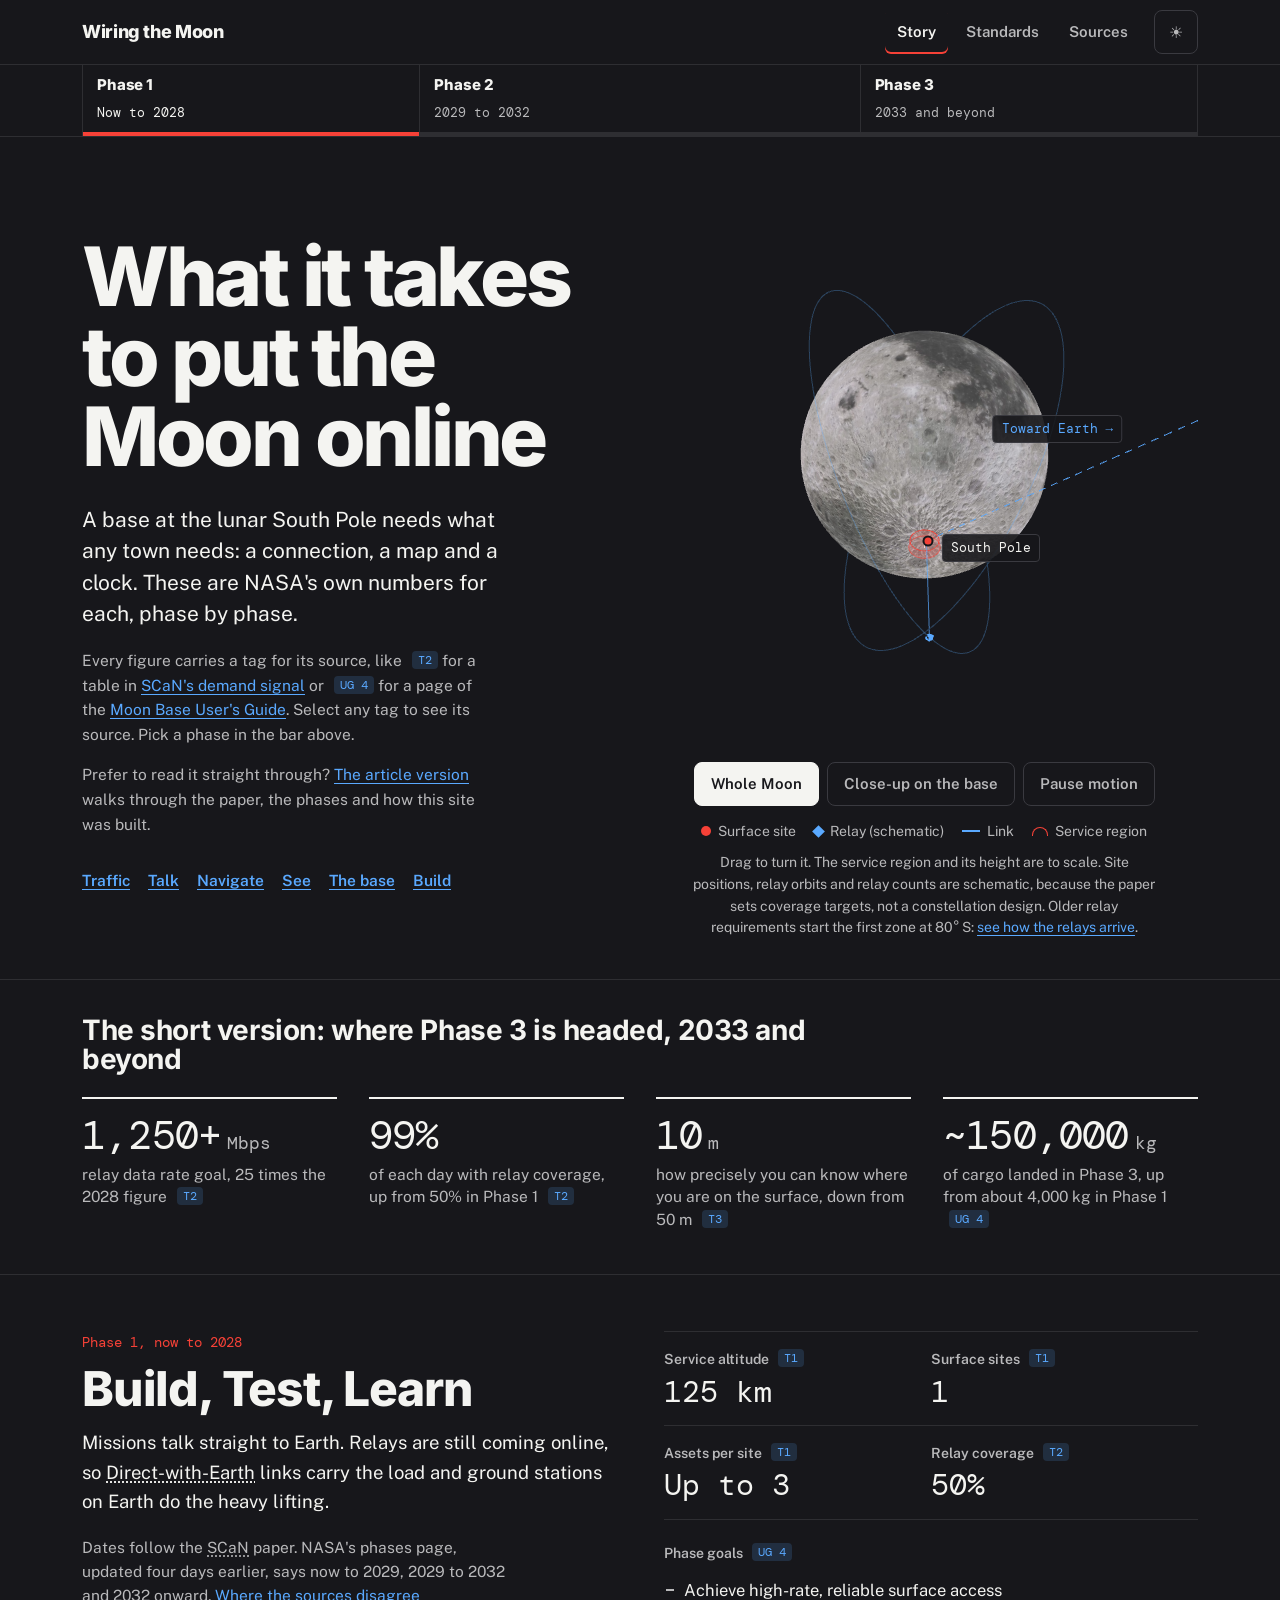
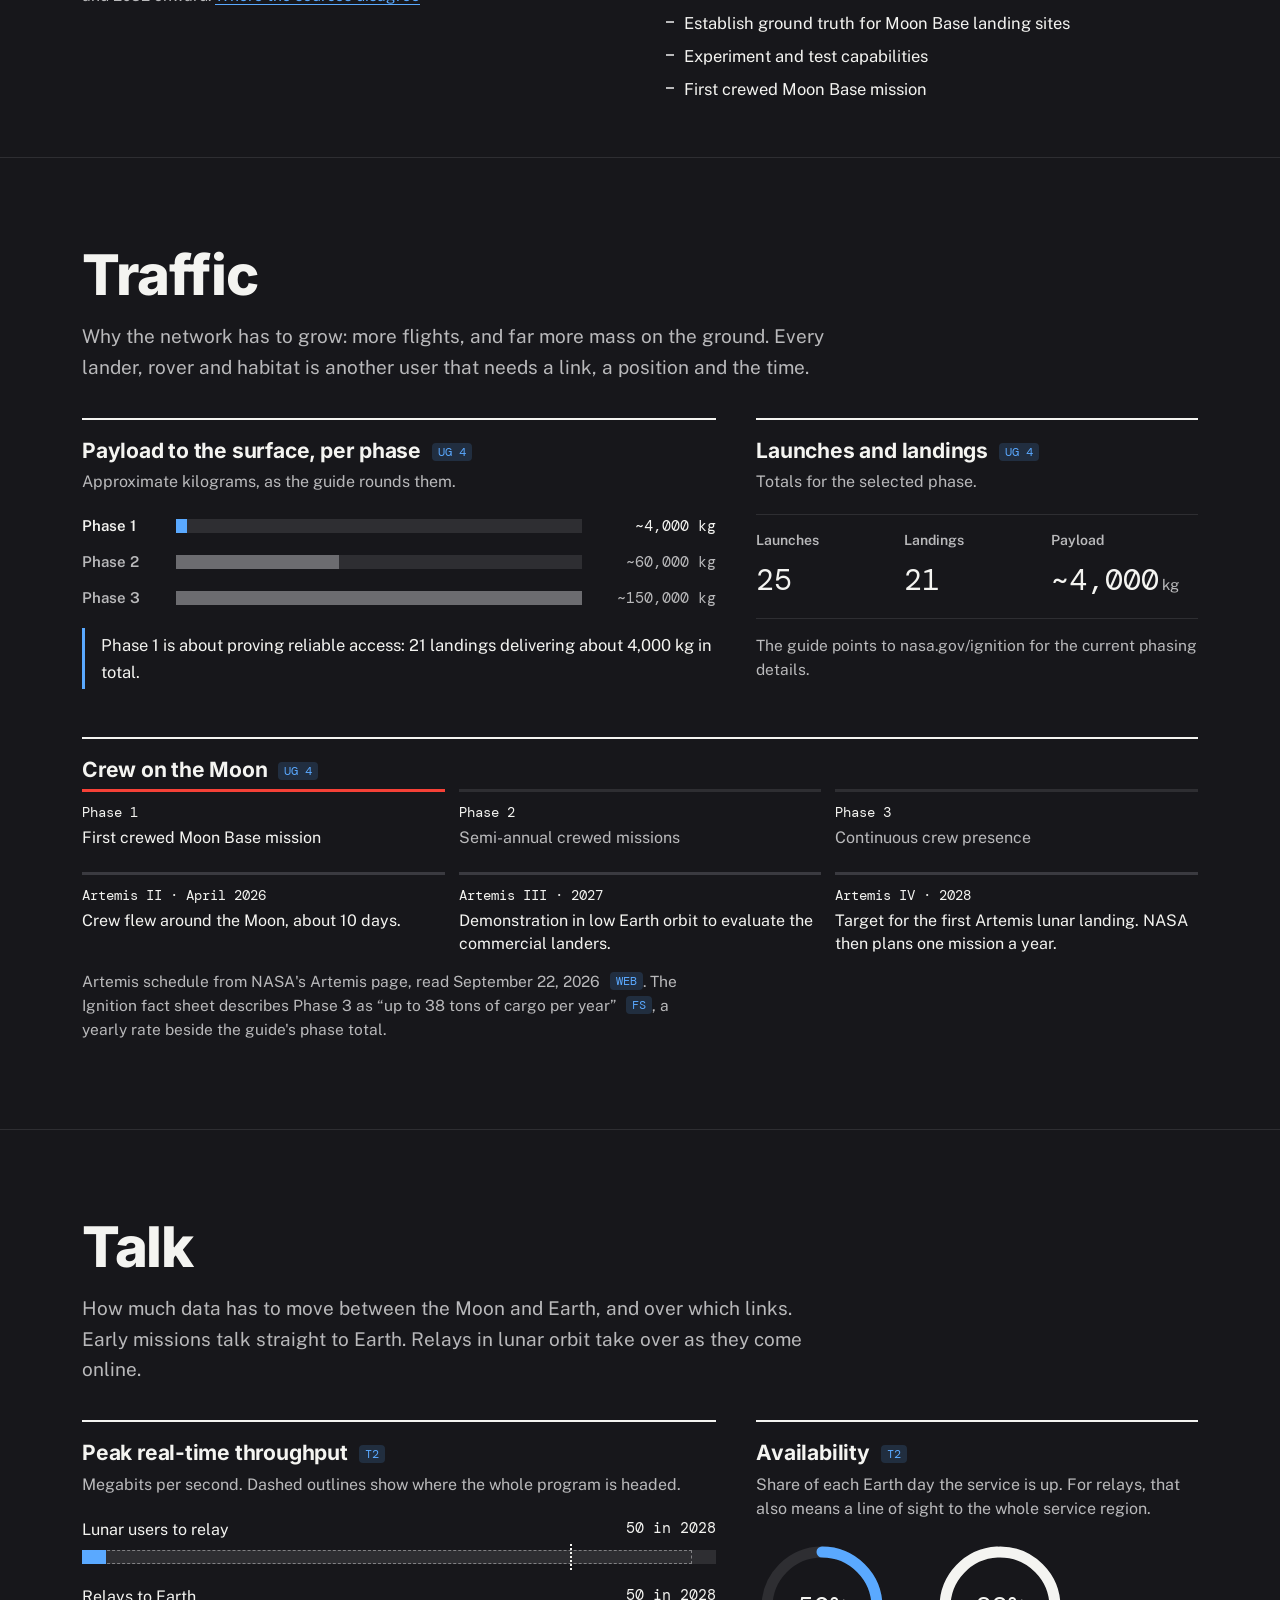
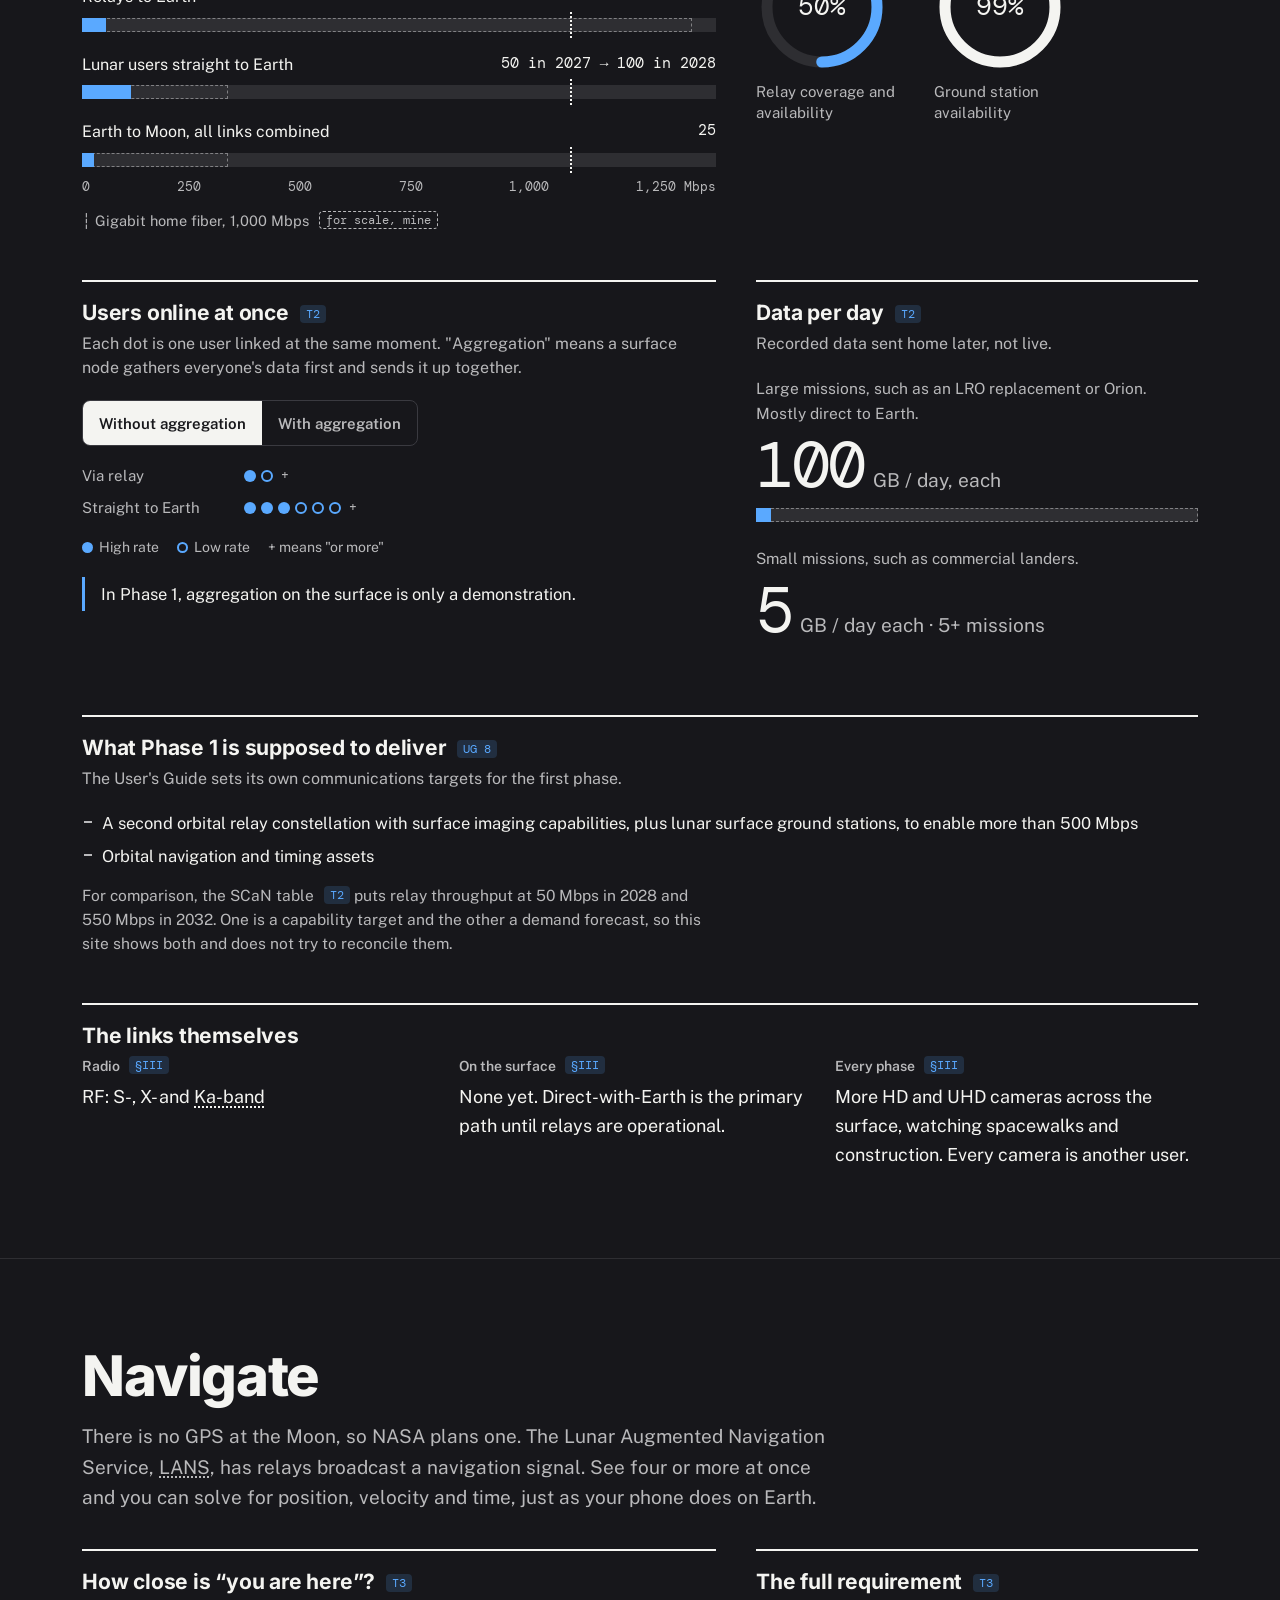
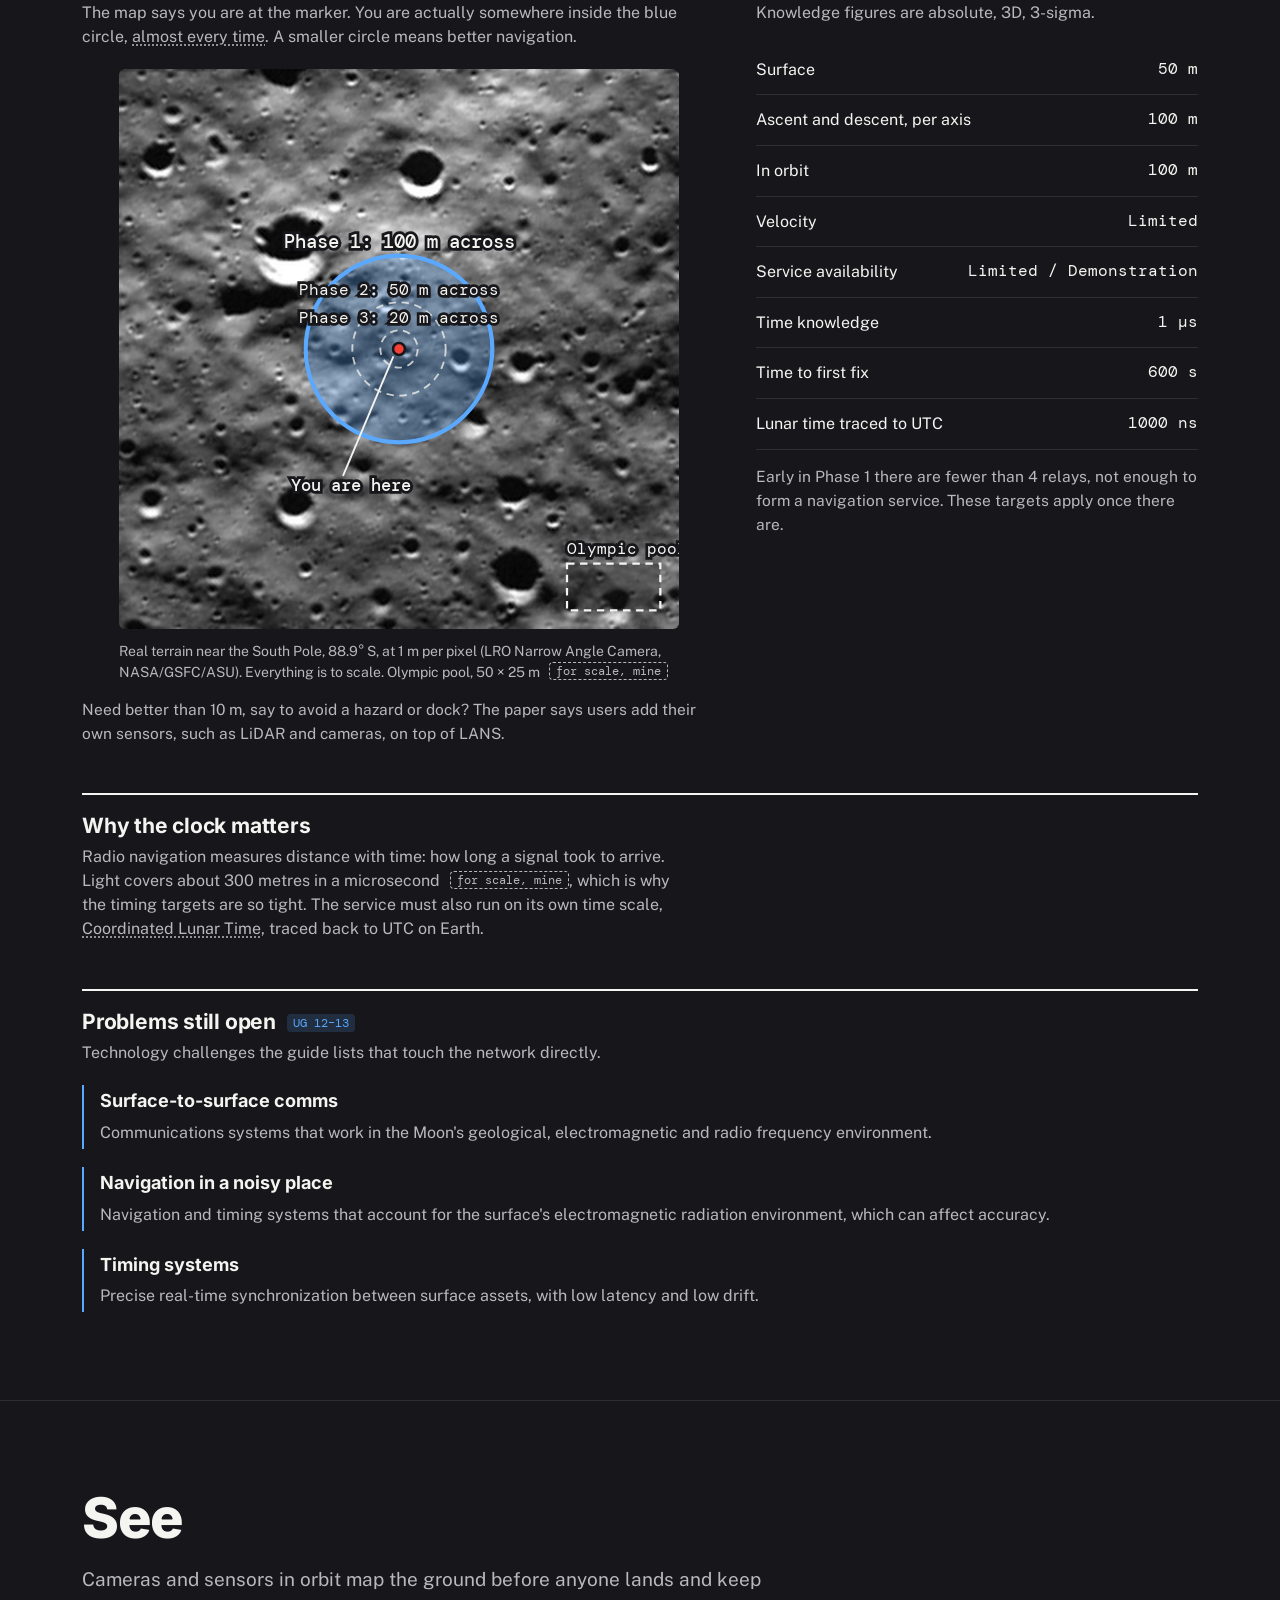
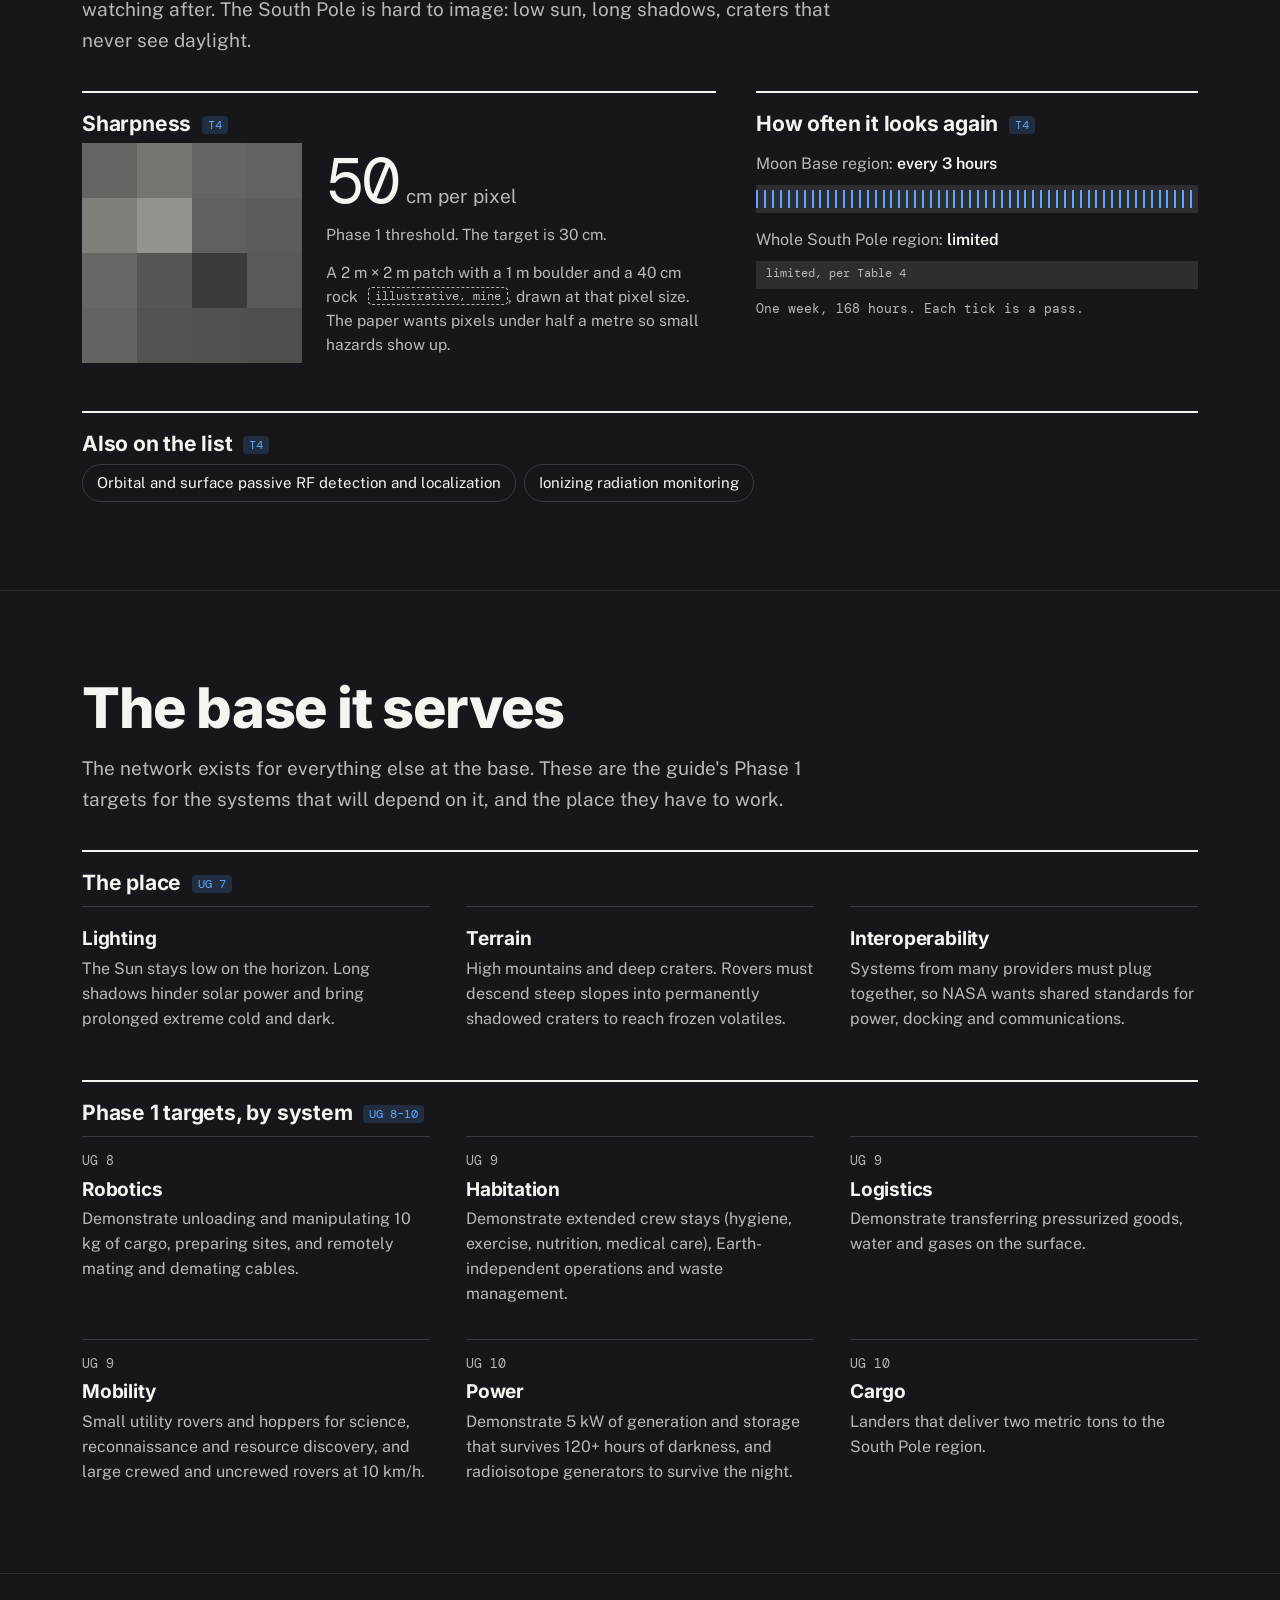
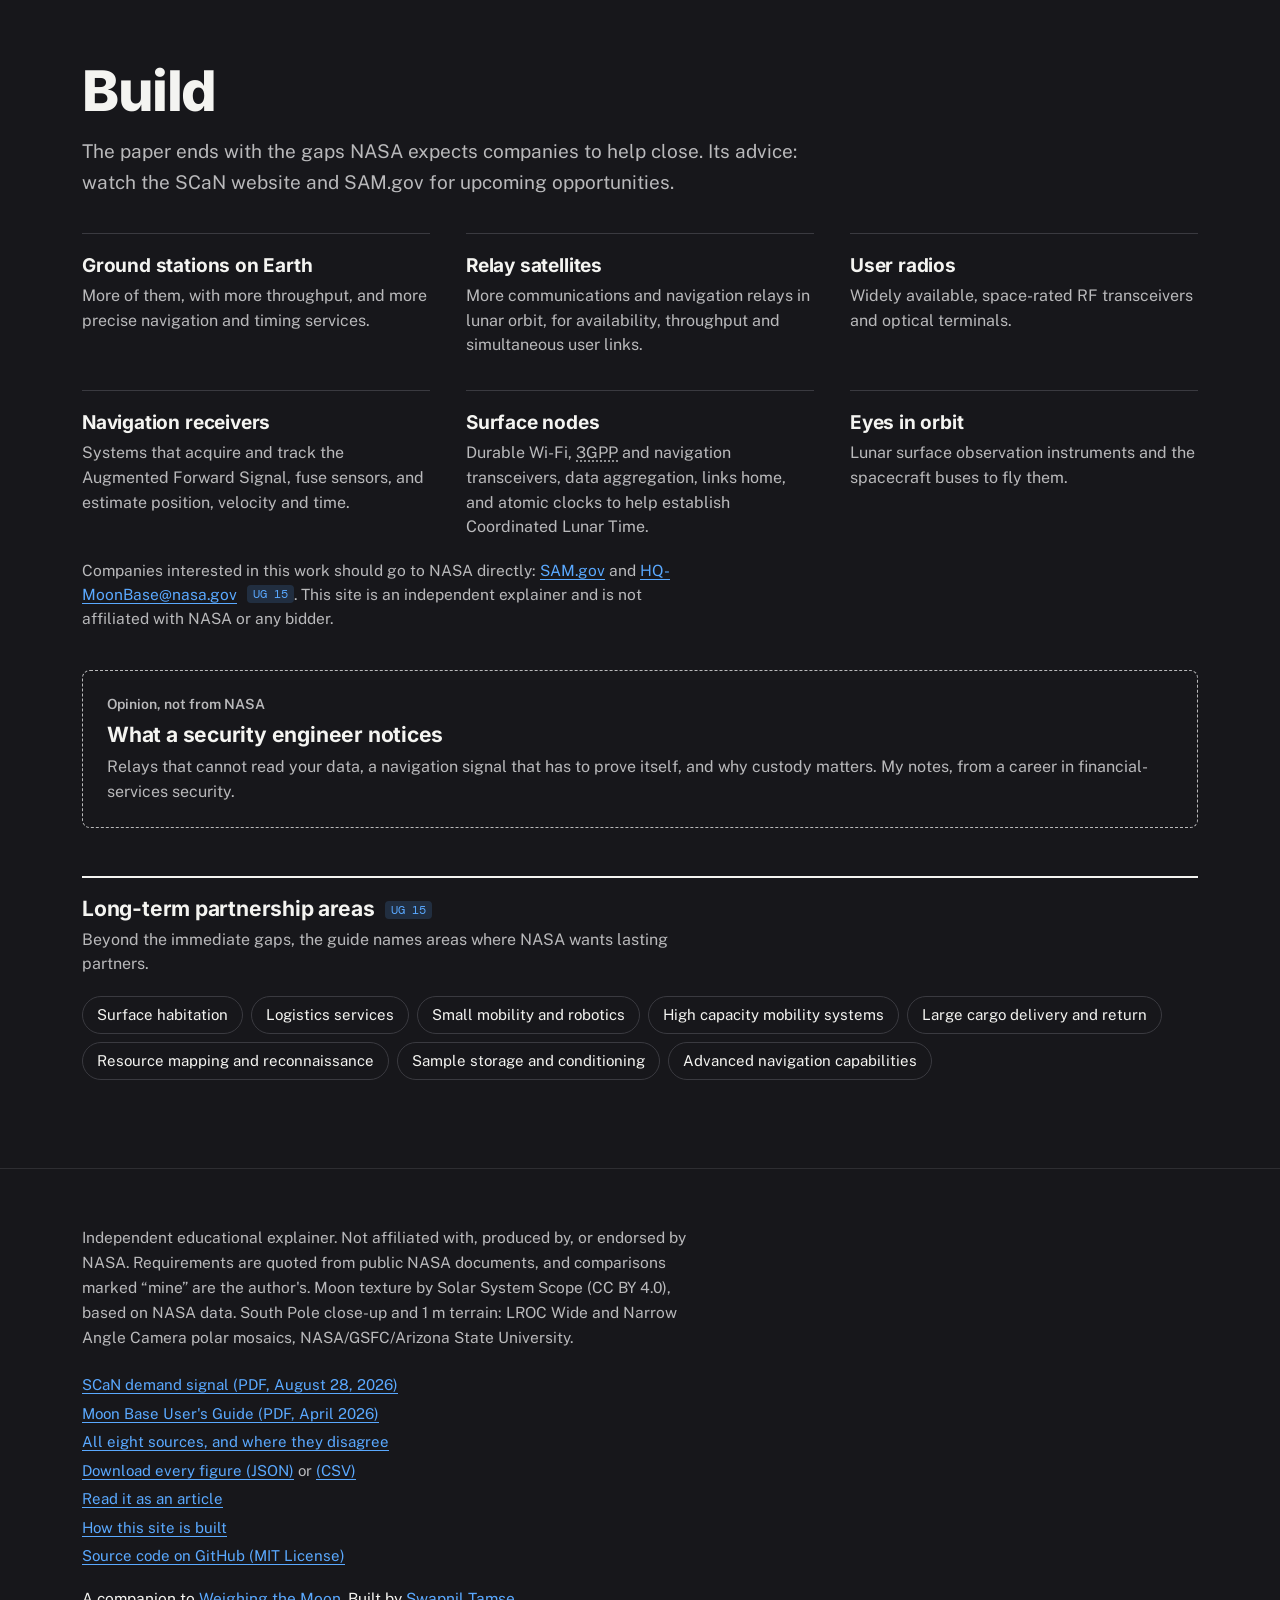
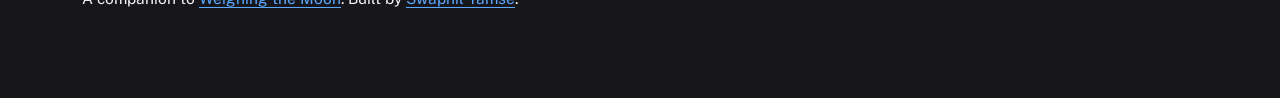
==== commit 3b6b1d2e: "link the article version from every page" ====
--- a/index.html
+++ b/index.html
@@ -47,6 +47,7 @@
       <h1 id="hero-title">What it takes to put the Moon online</h1>
       <p class="deck">A base at the lunar South Pole needs what any town needs: a connection, a map and a clock. These are NASA's own numbers for each, phase by phase.</p>
       <p class="srcnote">Every figure carries a tag for its source, like <span class="ref">T2</span> for a table in <a id="srclink" href="#" target="_blank" rel="noopener">SCaN's demand signal</a> or <span class="ref ug">UG 4</span> for a page of the <a class="uglink" href="#" target="_blank" rel="noopener">Moon Base User's Guide</a>. Select any tag to see its source. Pick a phase in the bar above.</p>
+      <p class="srcnote">Prefer to read it straight through? <a href="https://www.swapniltamse.com/article/wiring-the-moon">The article version</a> walks through the paper, the phases and how this site was built.</p>
       <nav class="jump" aria-label="On this page">
         <a href="#traffic">Traffic</a><a href="#talk">Talk</a><a href="#navigate">Navigate</a><a href="#see">See</a><a href="#base">The base</a><a href="#build">Build</a>
       </nav>
@@ -301,6 +302,7 @@
       <a class="uglink" href="#" target="_blank" rel="noopener">Moon Base User's Guide (PDF, April 2026)</a><br>
       <a href="sources/">All eight sources, and where they disagree</a><br>
       <a href="assets/moonbase-data.json" download>Download every figure (JSON)</a> or <a href="assets/moonbase-data.csv" download>(CSV)</a><br>
+      <a href="https://www.swapniltamse.com/article/wiring-the-moon">Read it as an article</a><br>
       <a href="how-it-works/">How this site is built</a><br>
       <a href="https://github.com/swapniltamse/moonbase-explainer">Source code on GitHub (MIT License)</a>
     </p>
